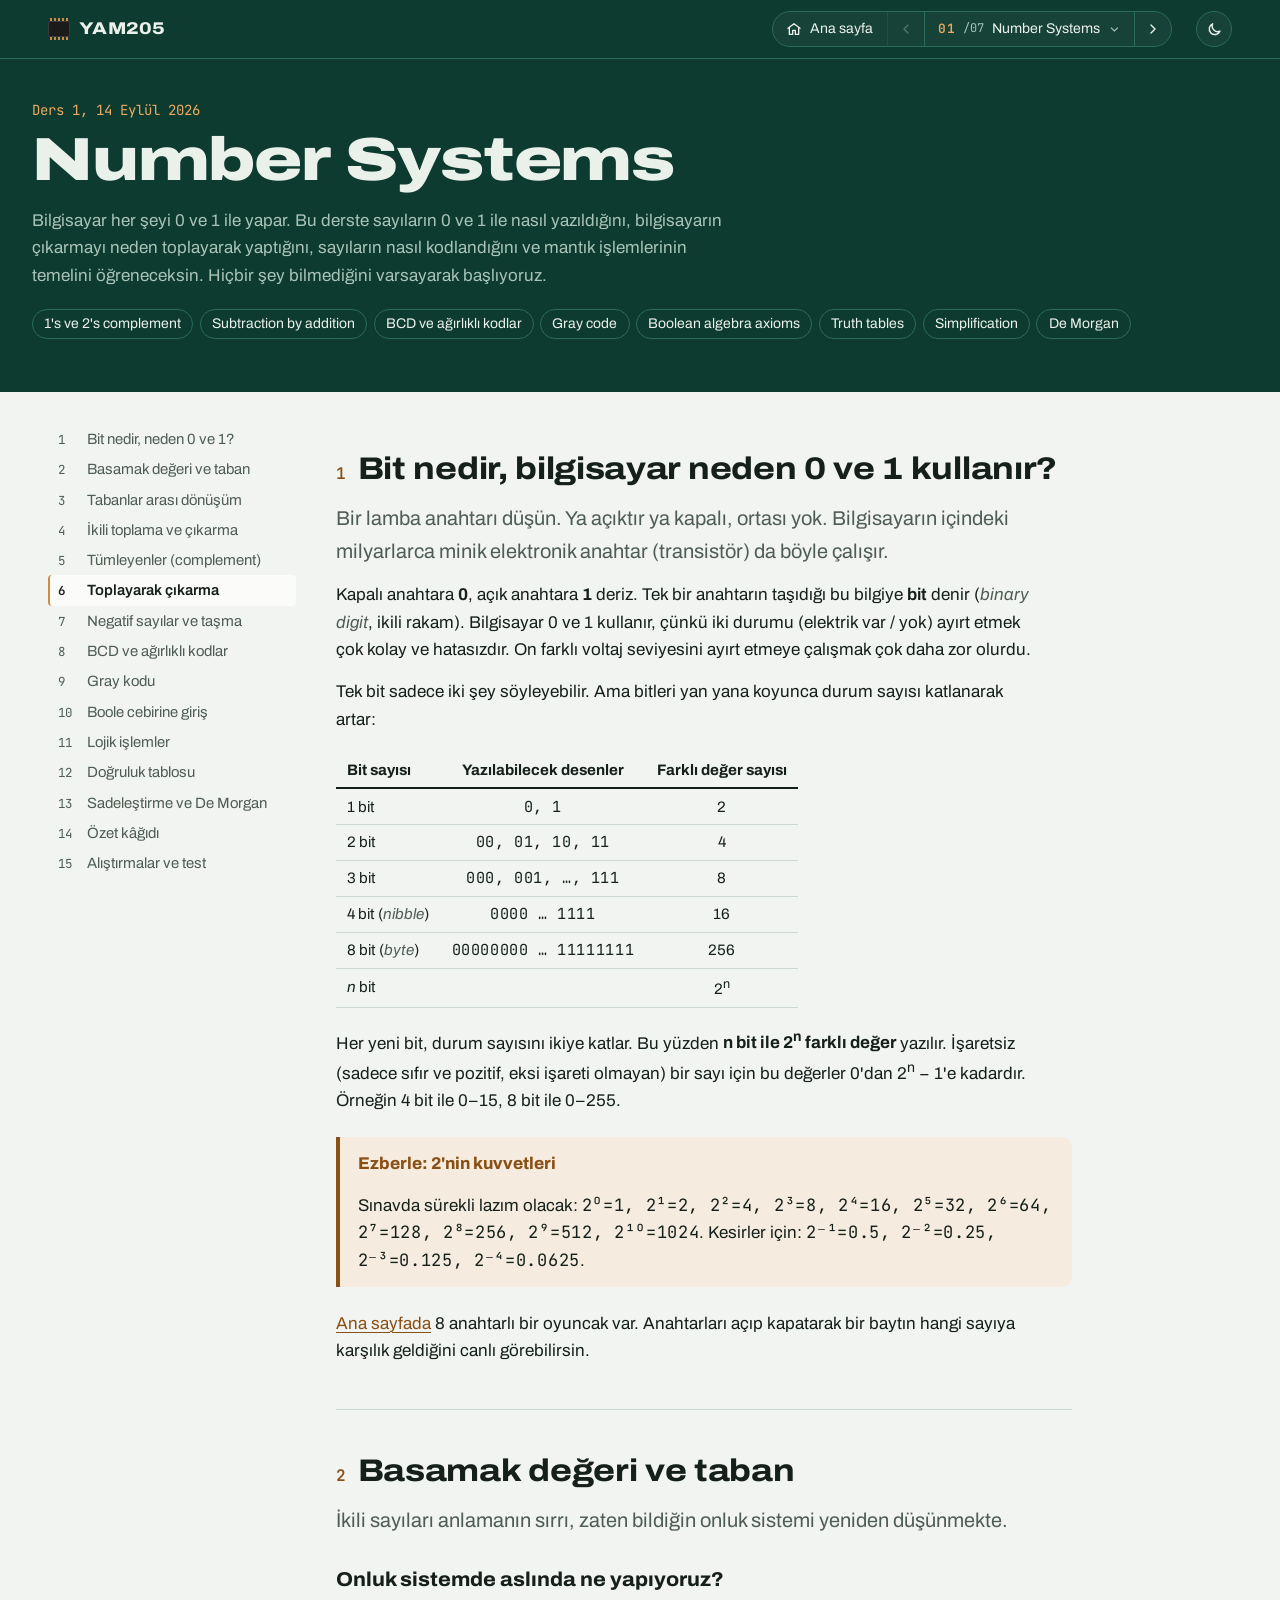
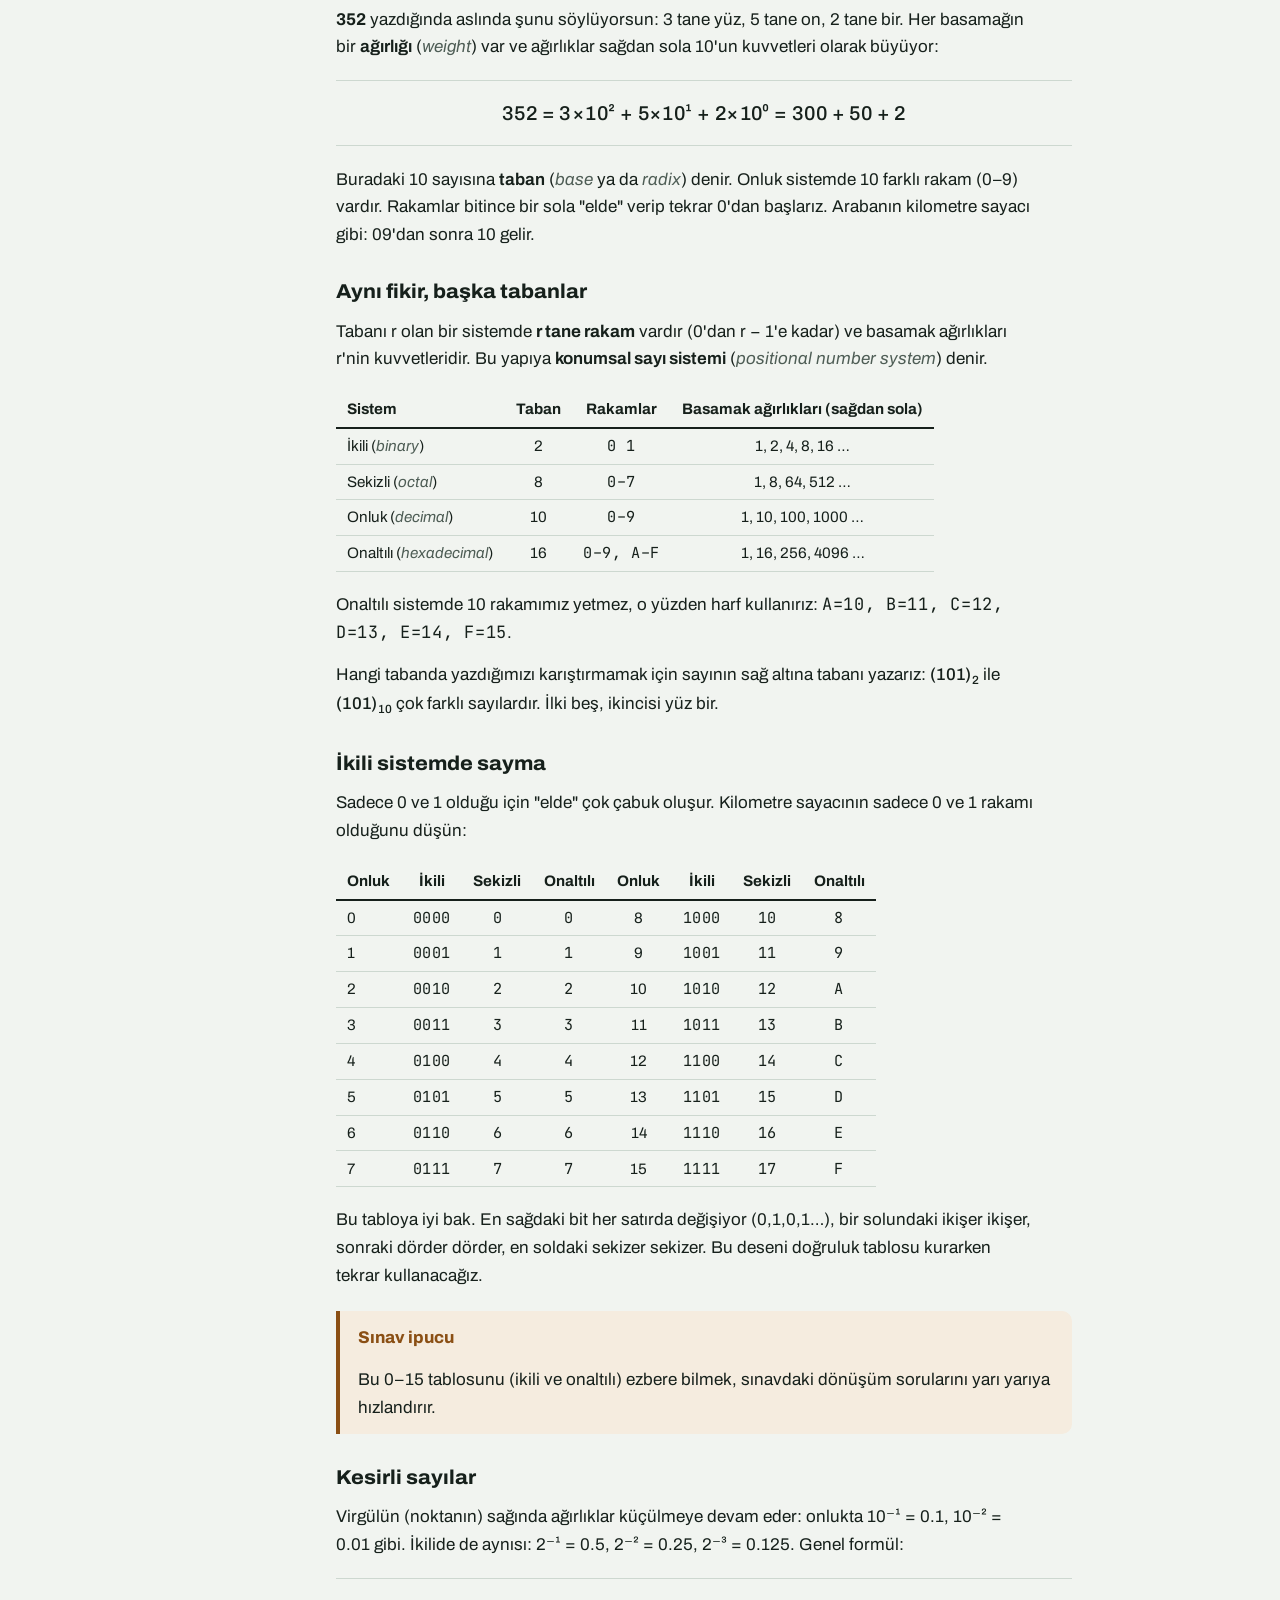
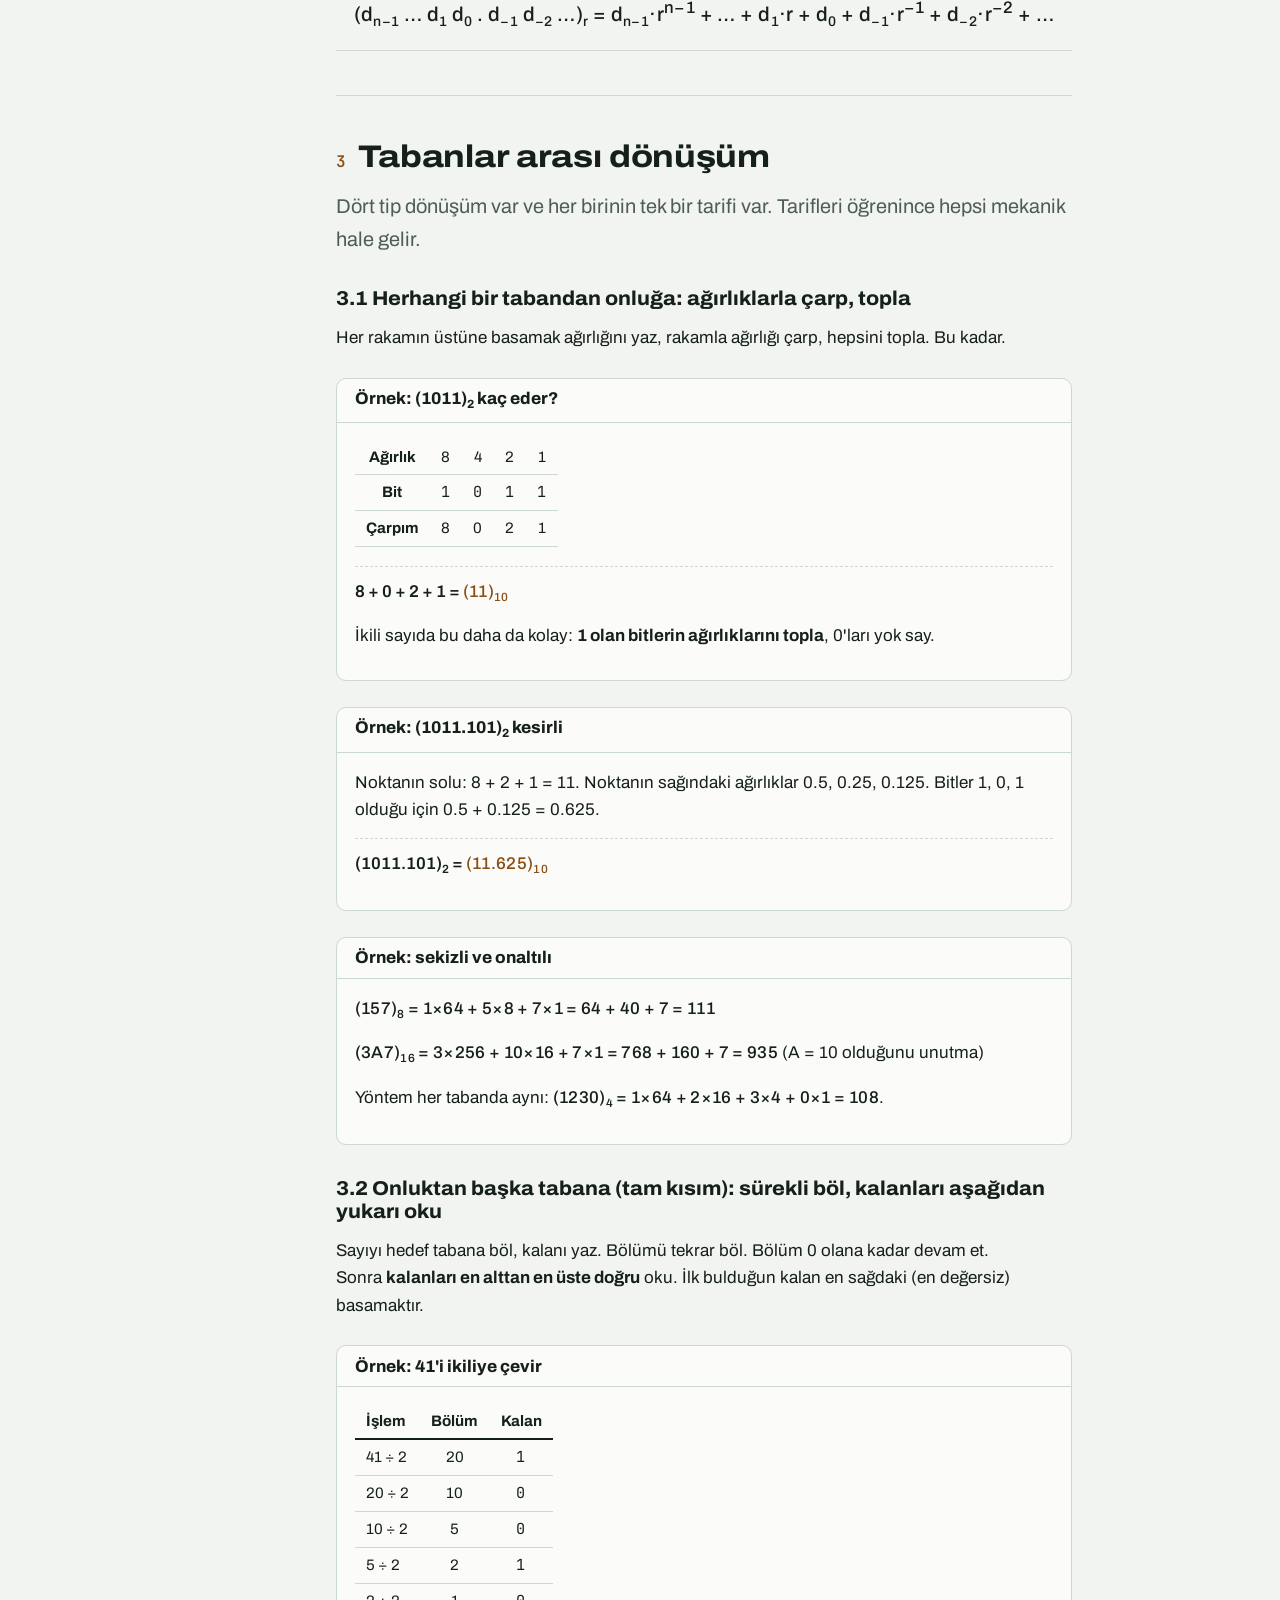
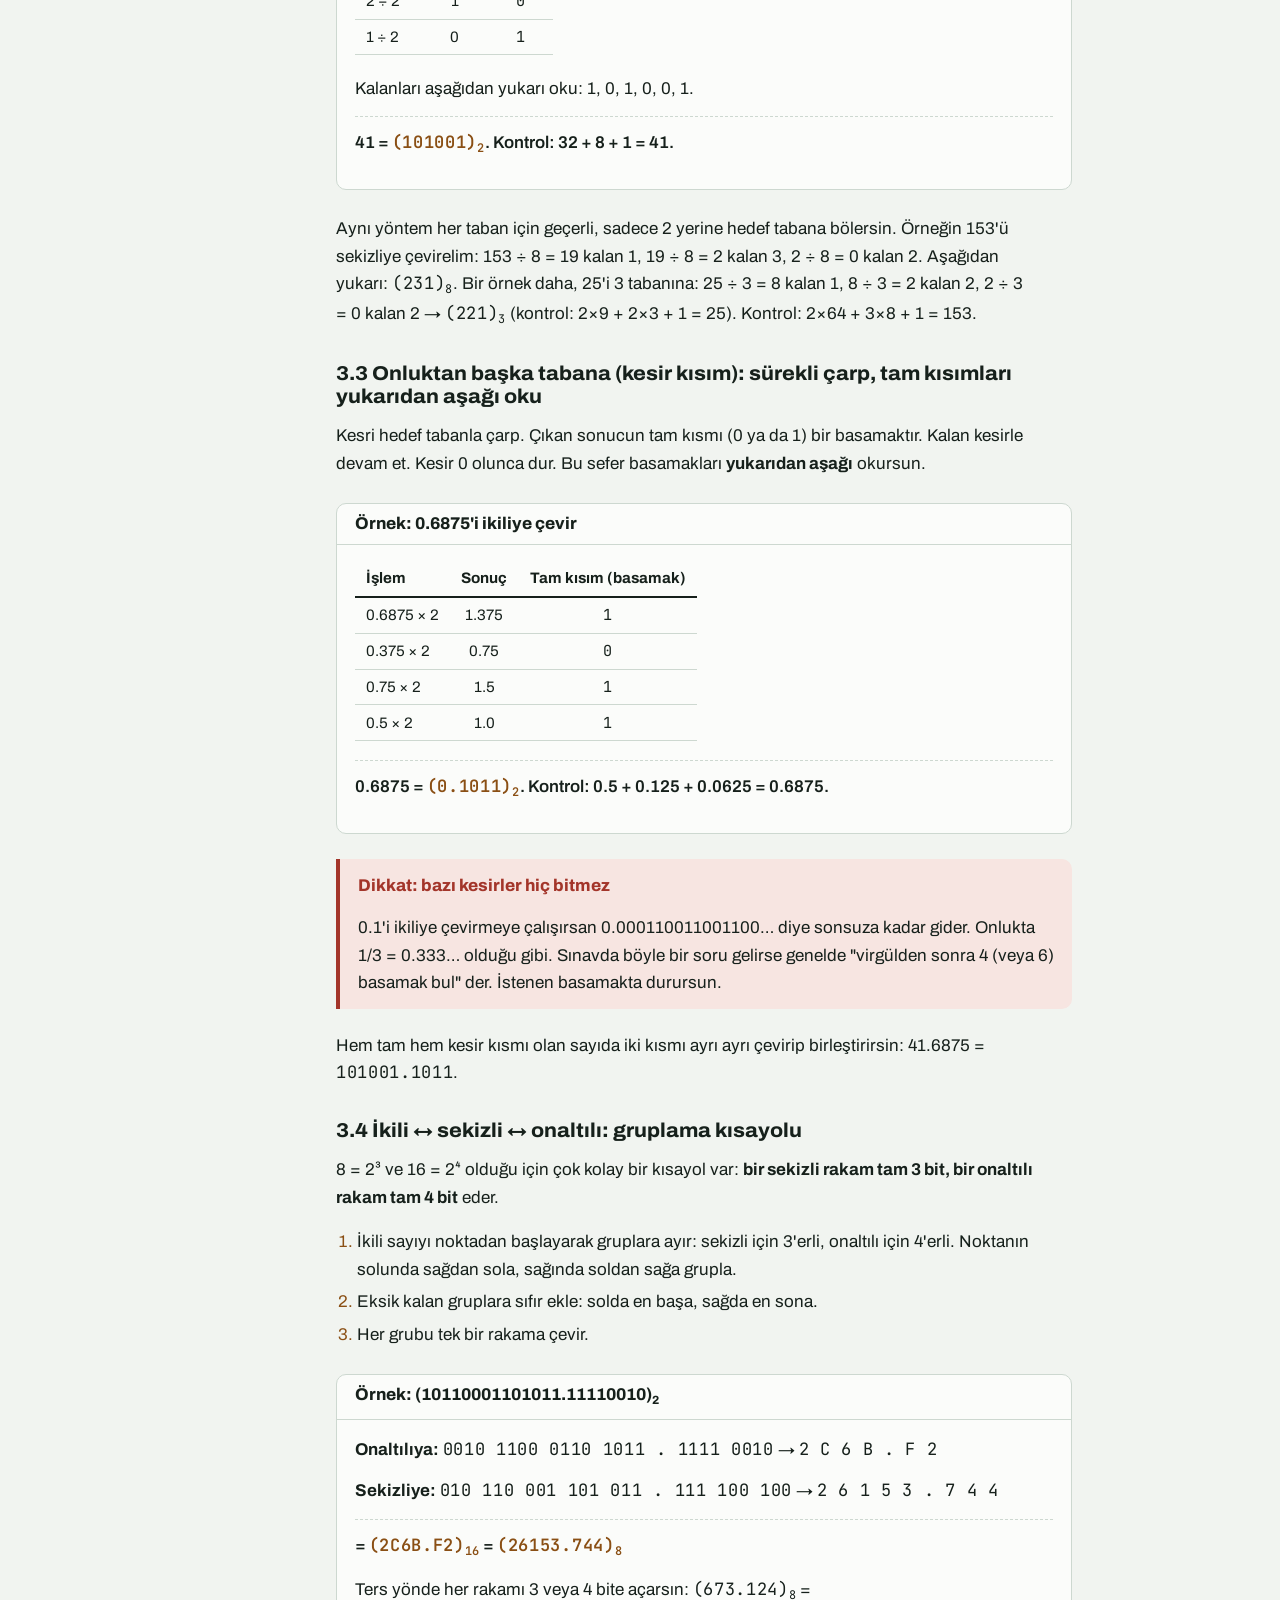
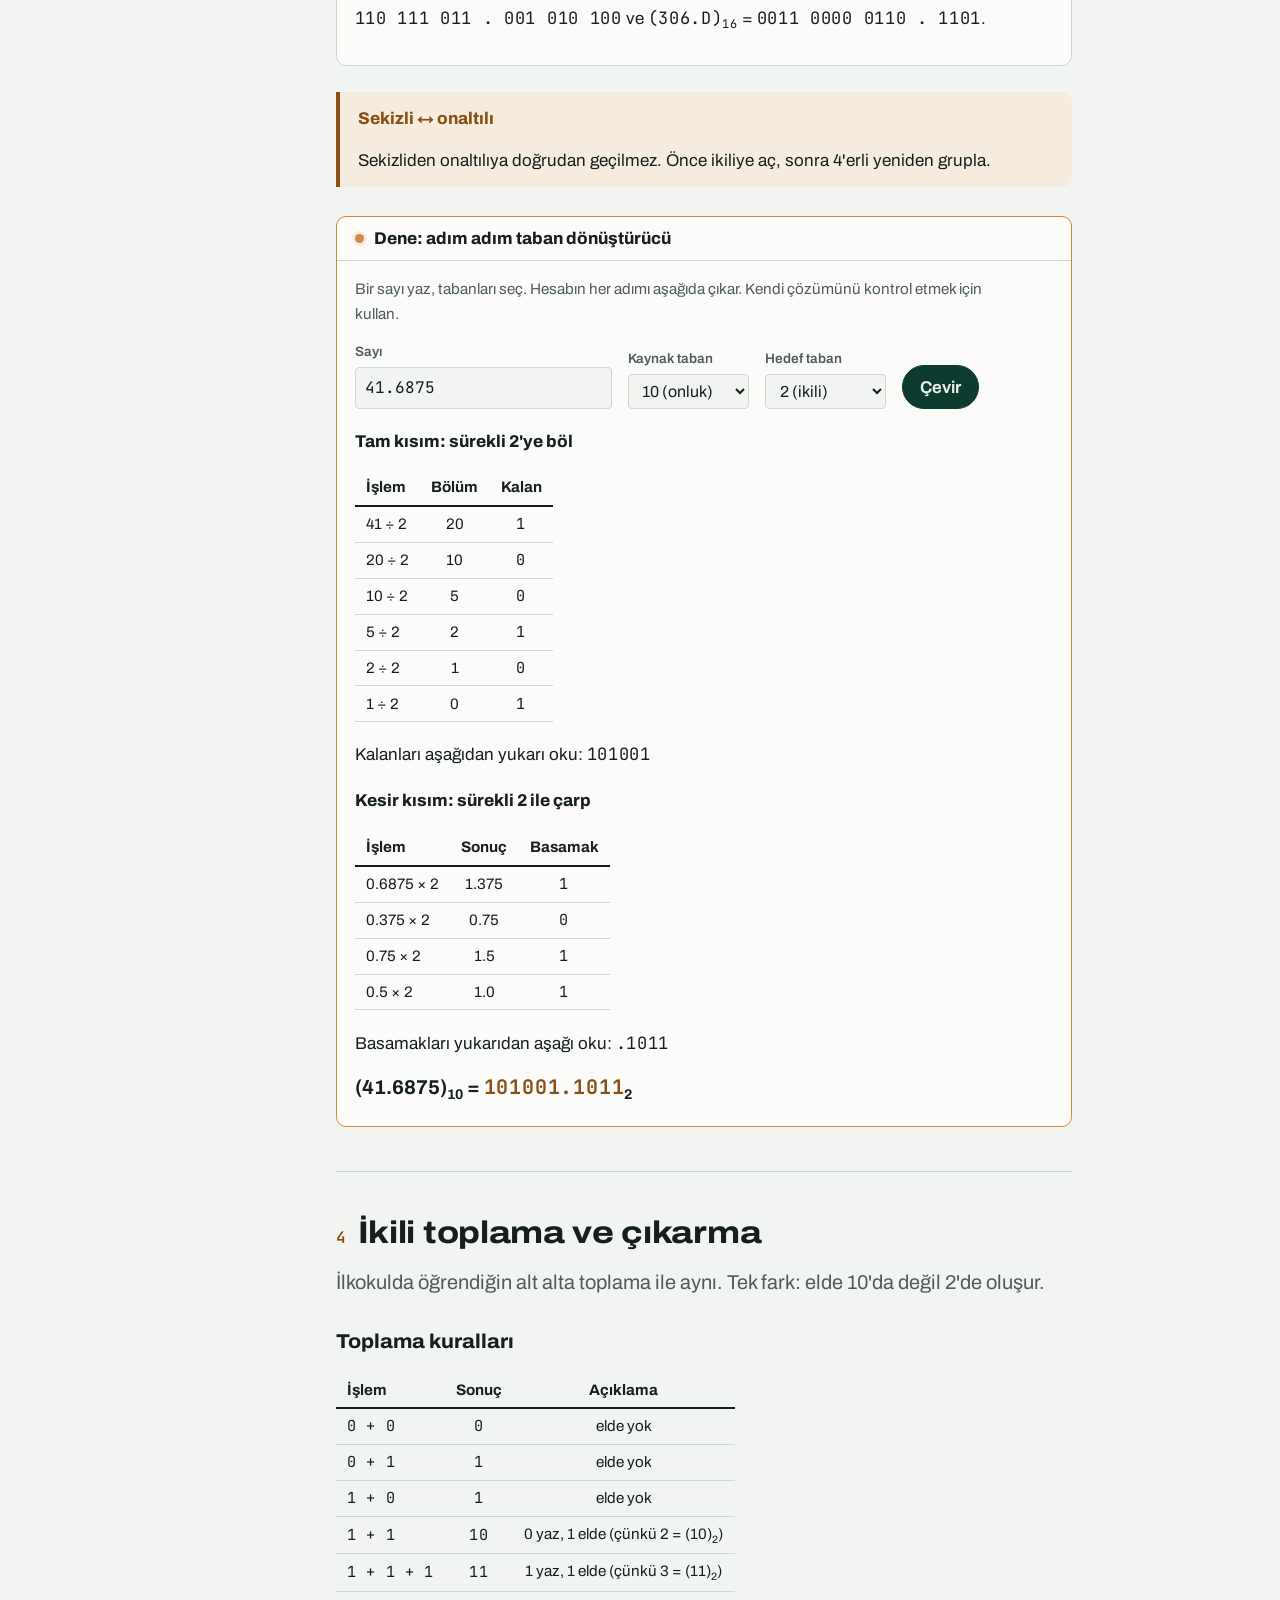
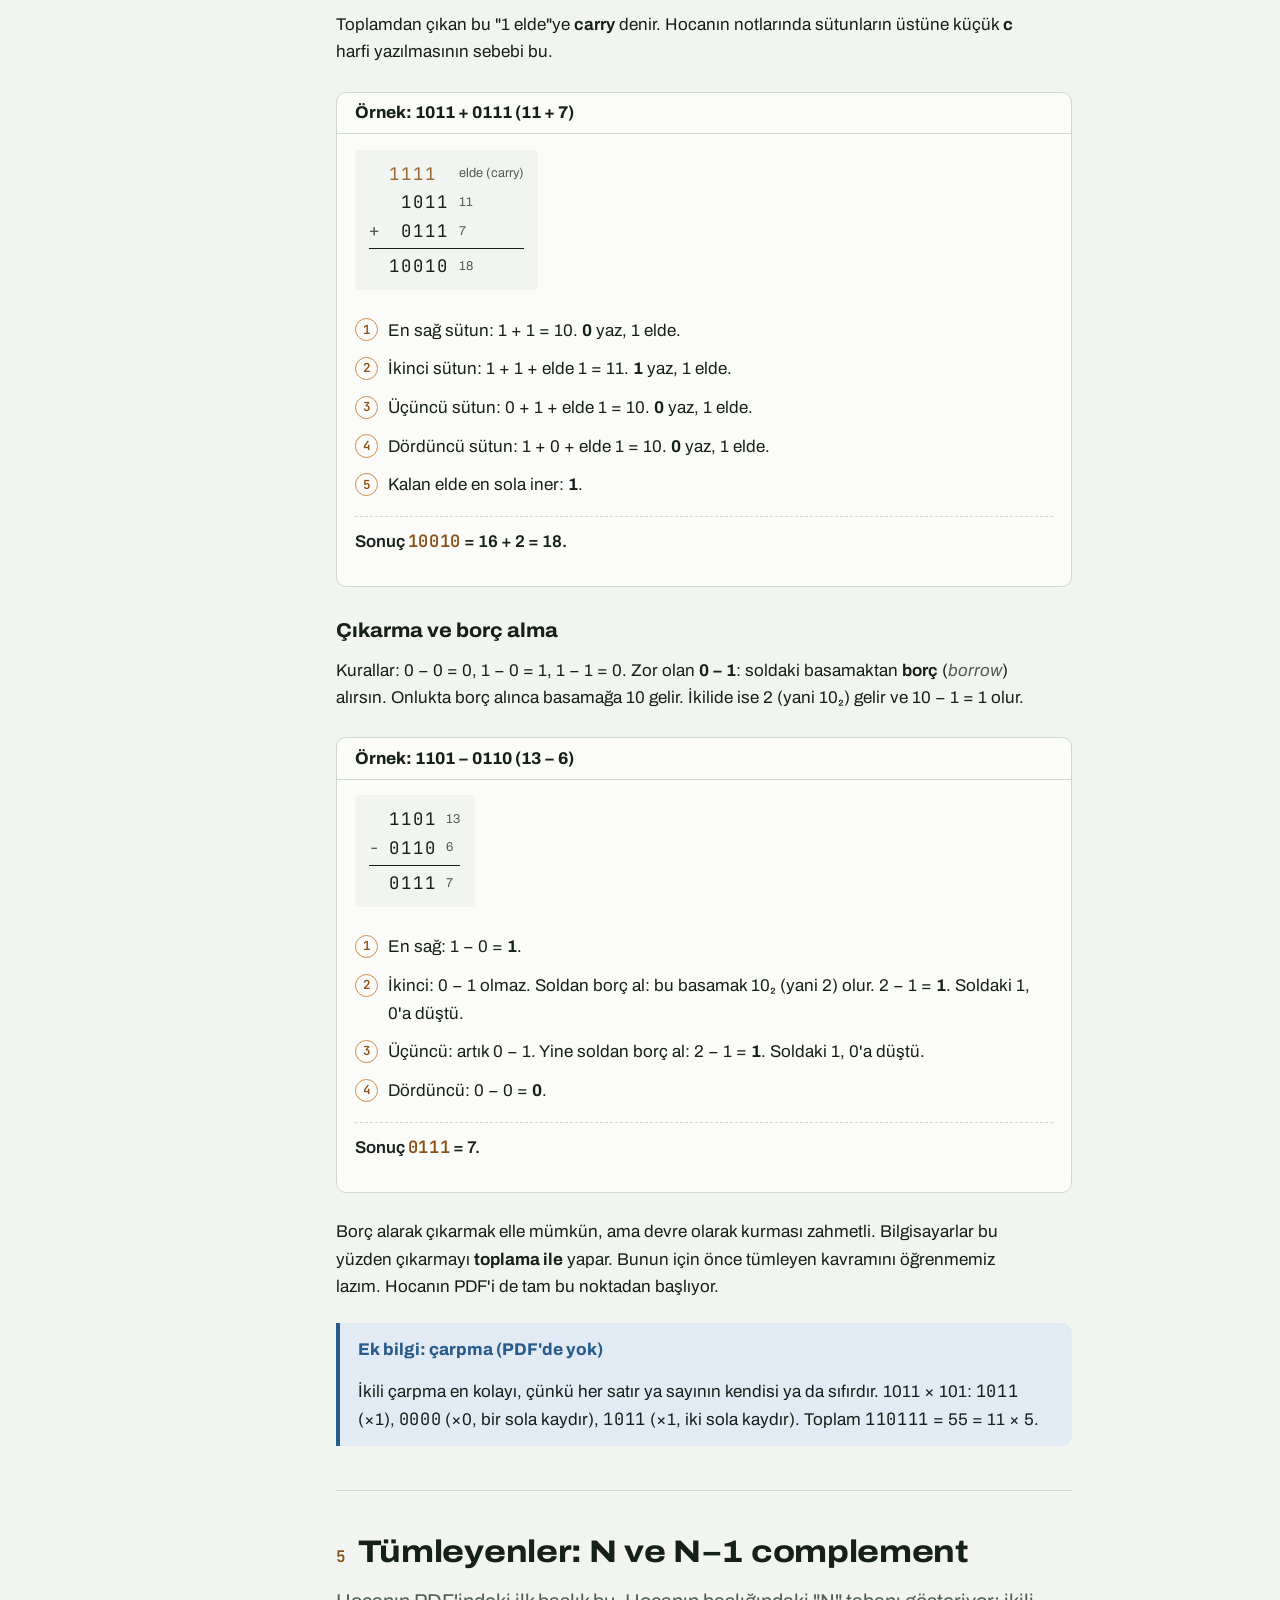
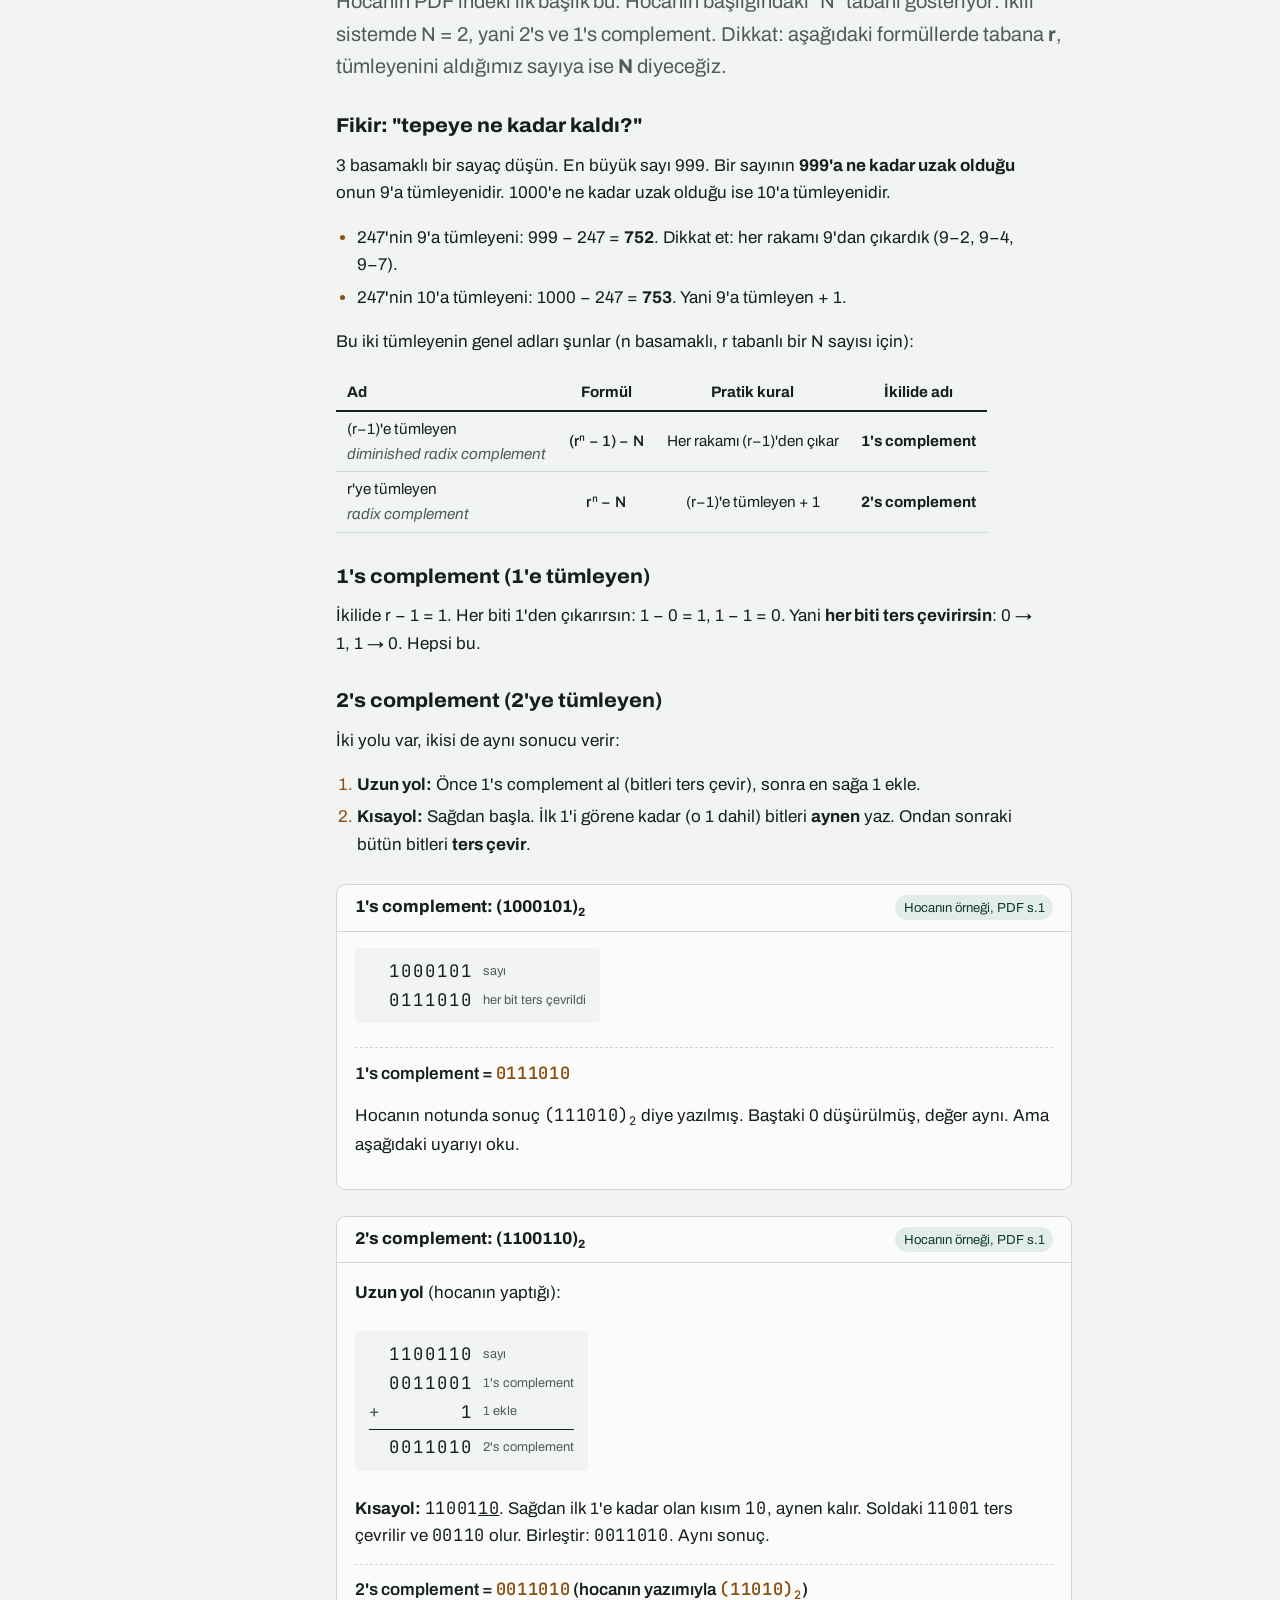
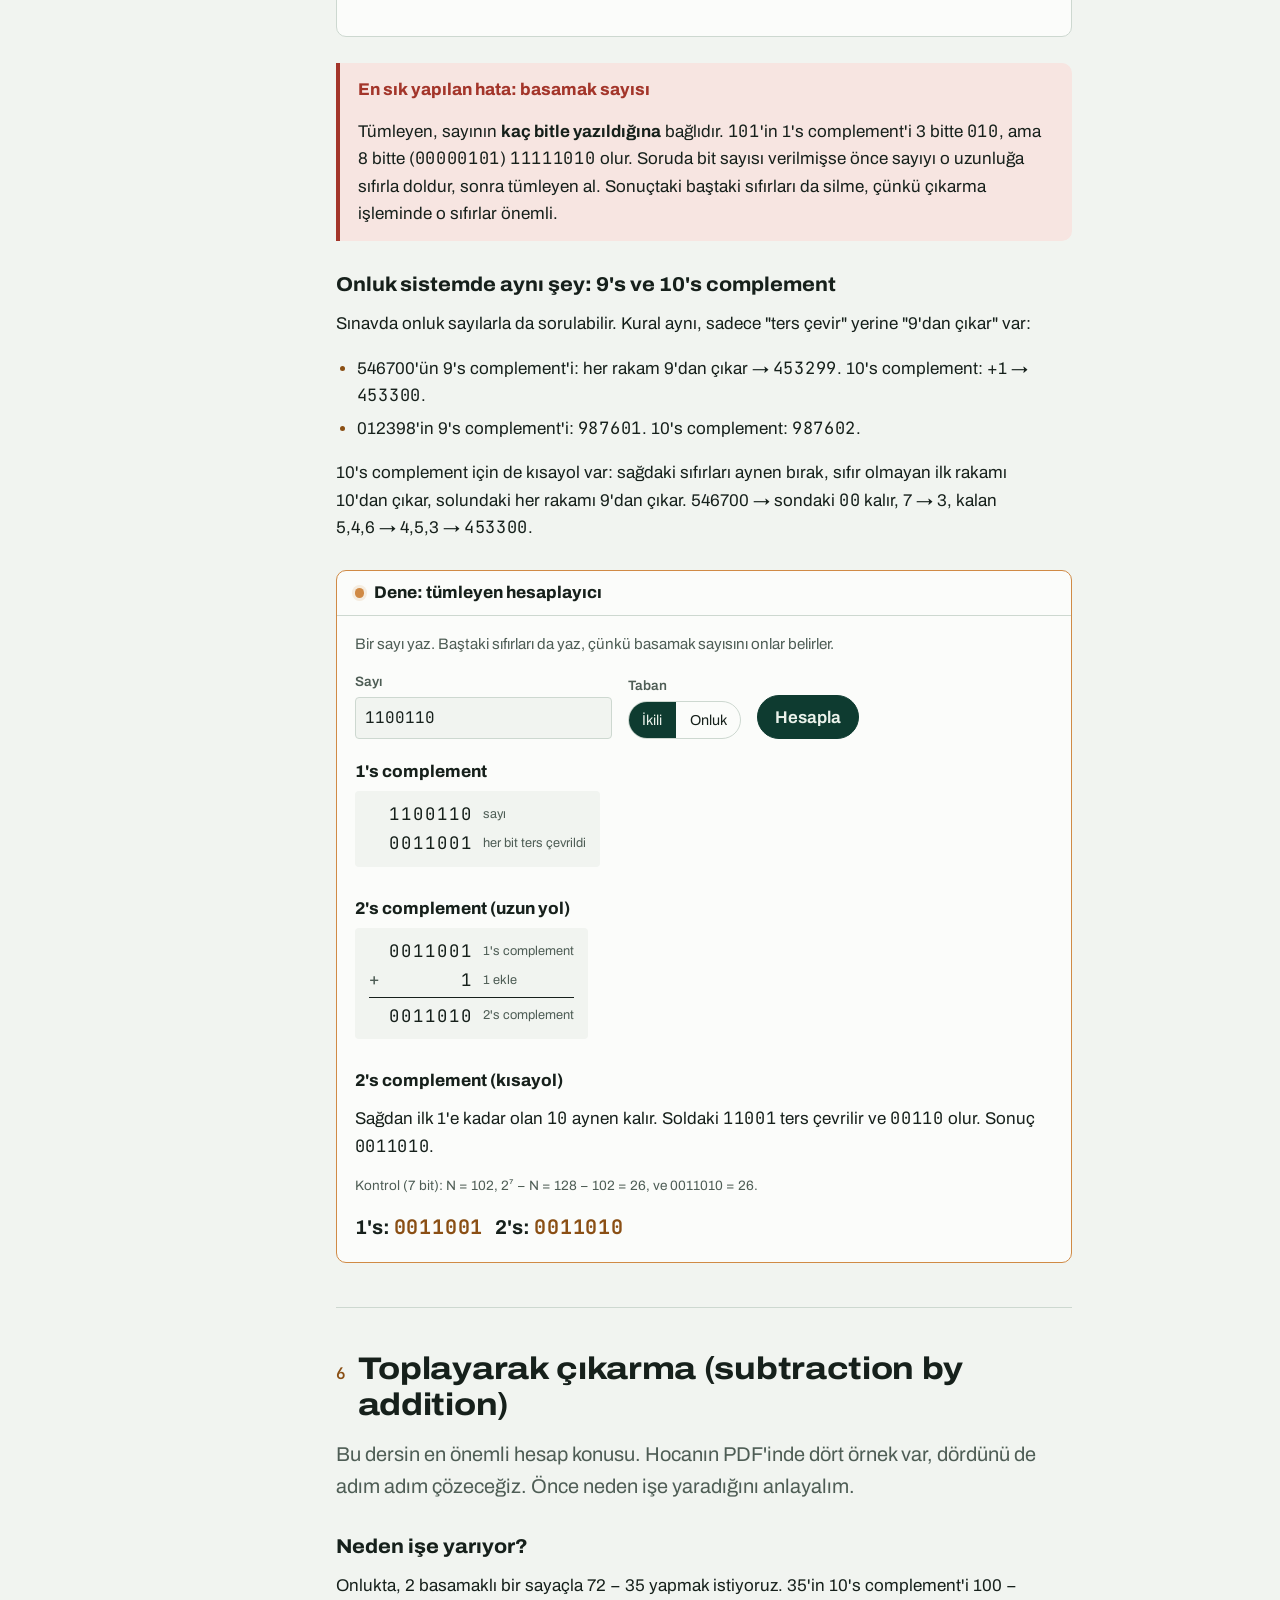
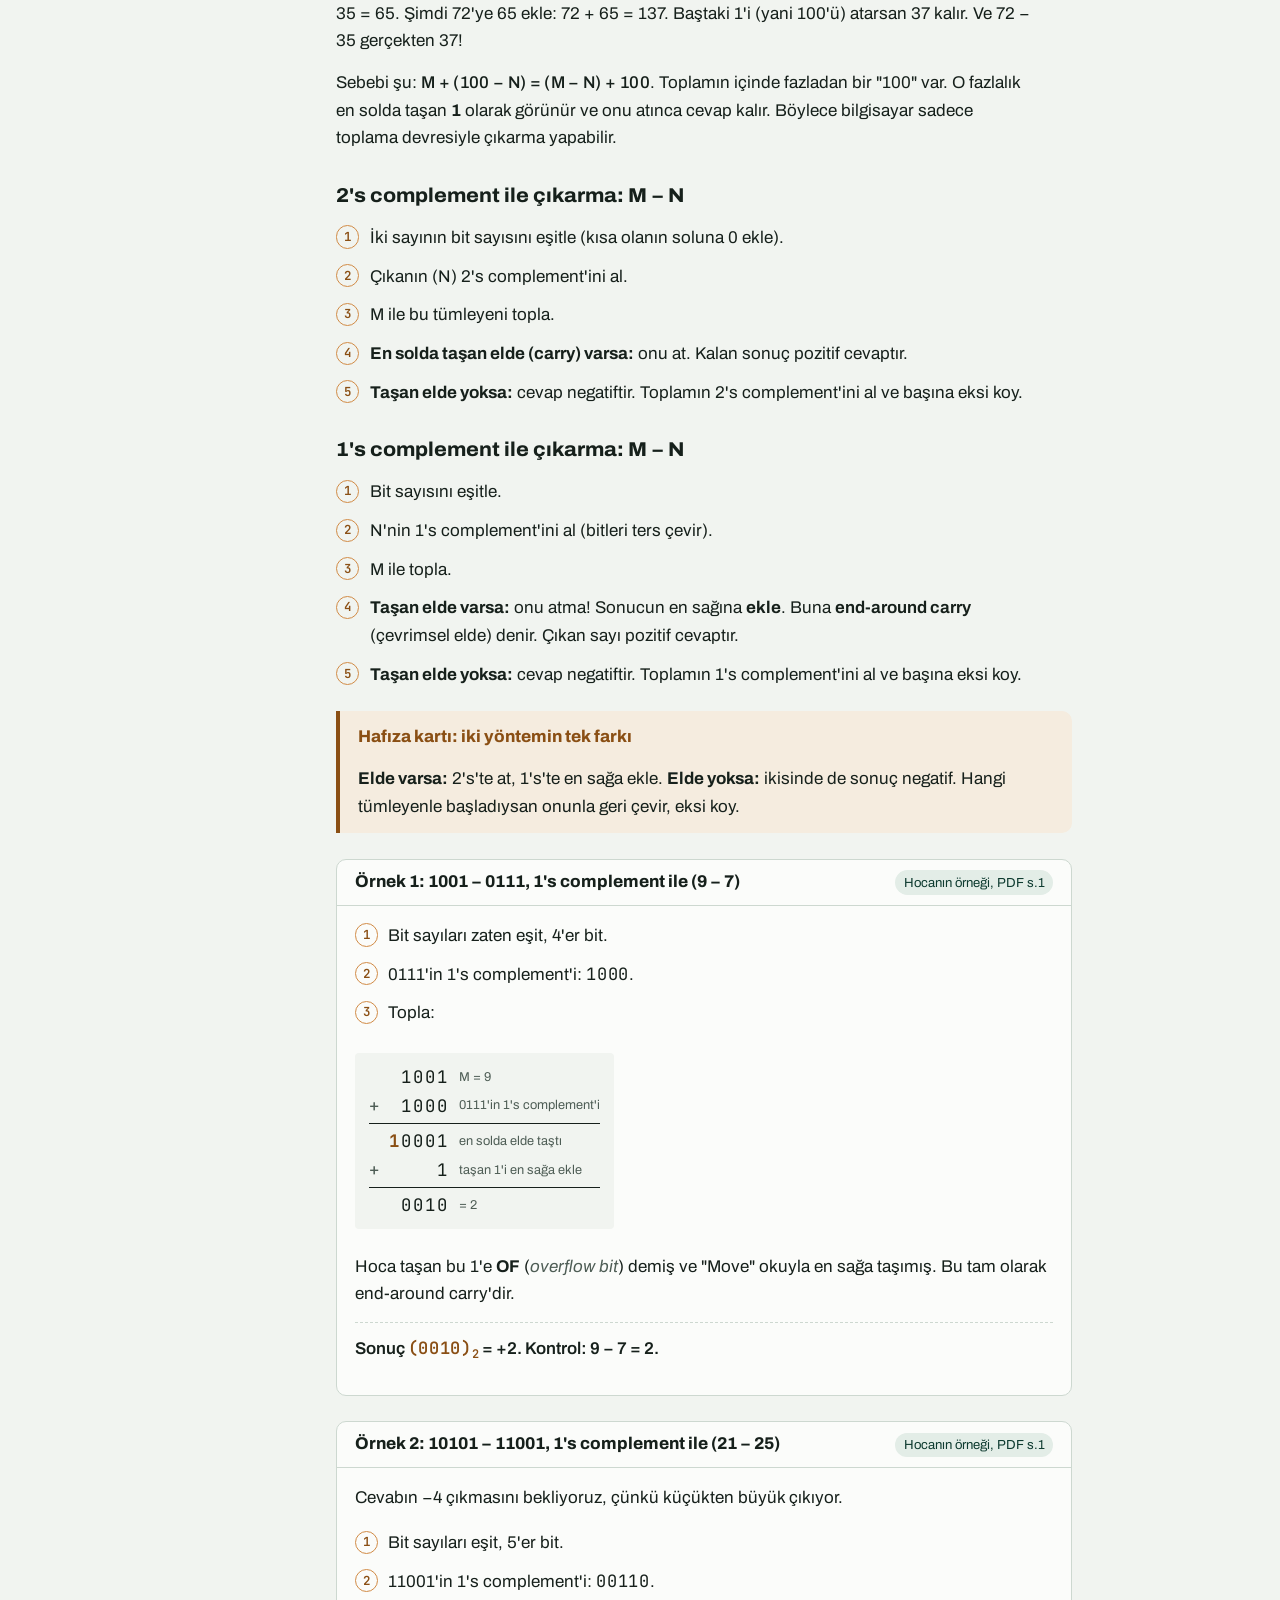
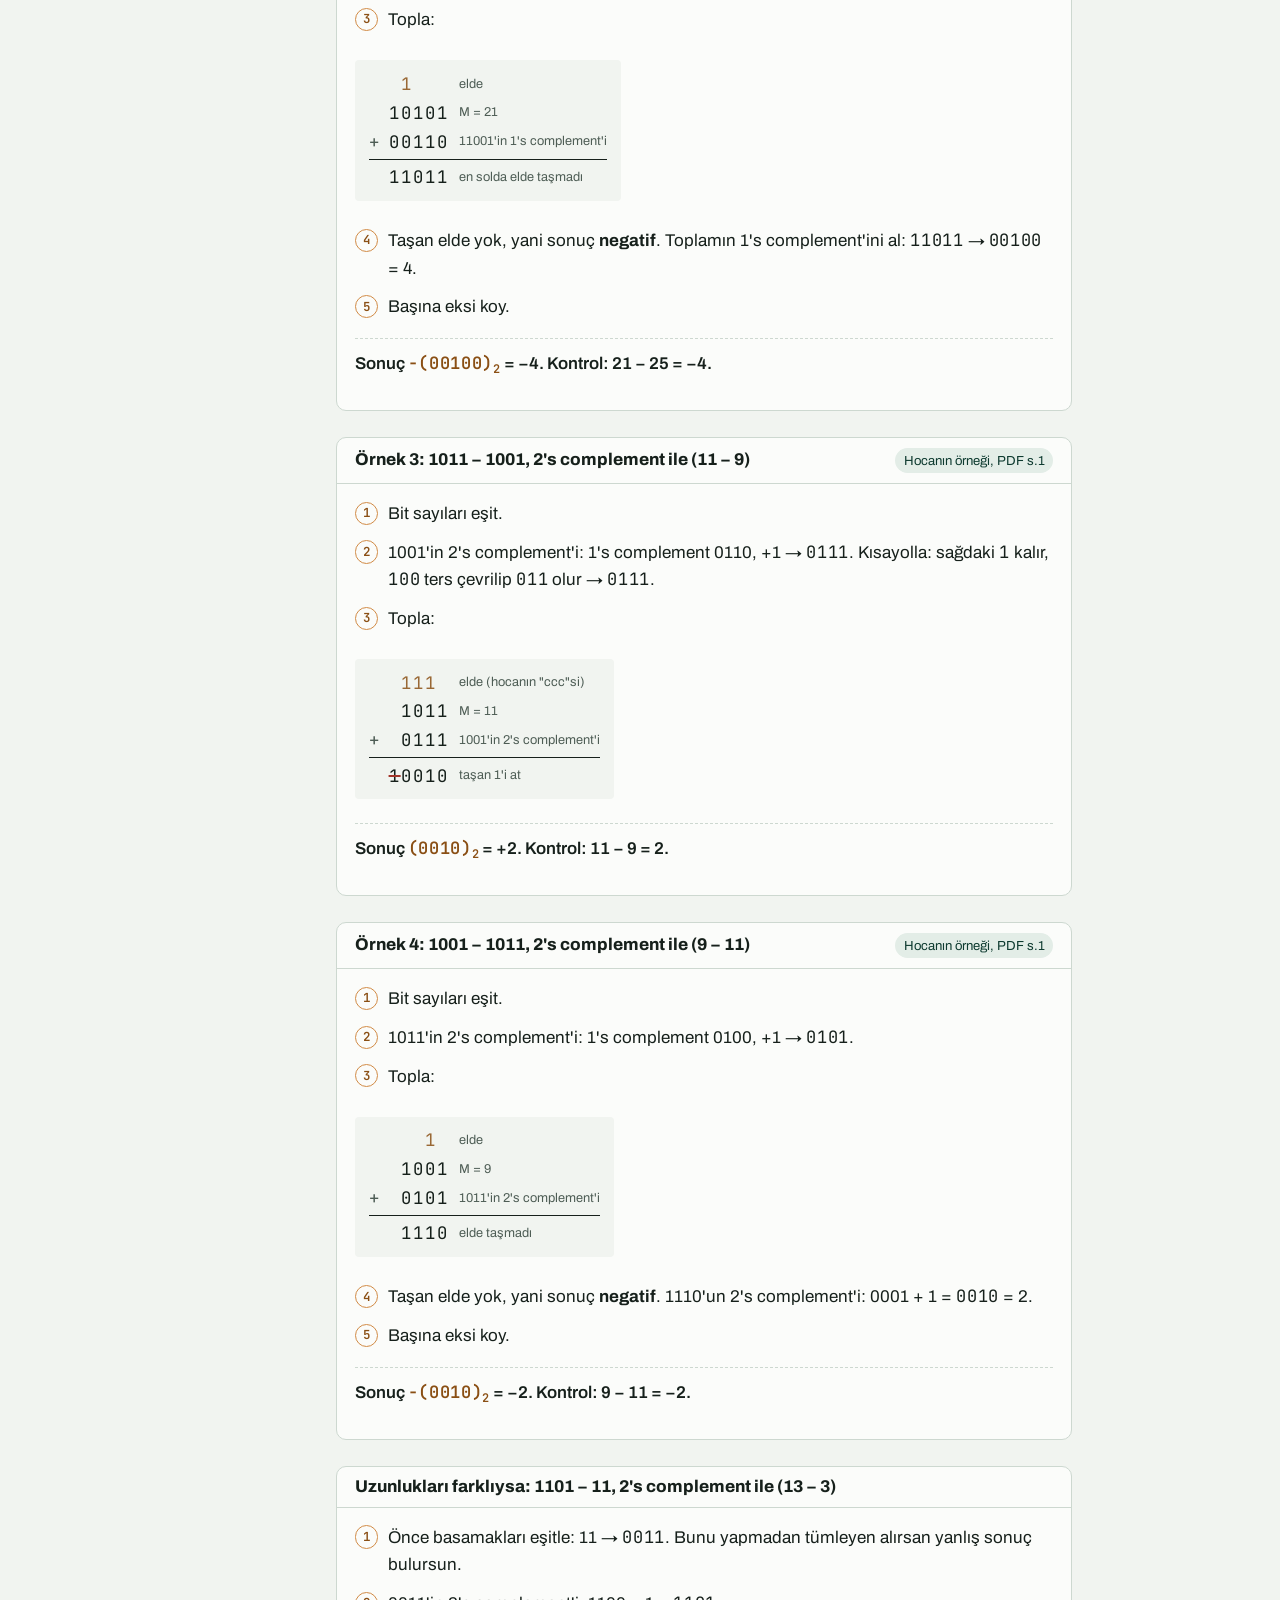
==== lessons/01-sayi-sistemleri.html @ 34d0f4f4 "İleri derslerin içeriğini önceden veren atıfları sadeleştir Henüz öğretilmemiş konulara (Karnaugh sı" ====
<!doctype html>
<html lang="tr">
<head>
  <meta charset="utf-8">
  <meta name="viewport" content="width=device-width, initial-scale=1">
  <title>Number Systems | YAM205</title>
  <meta name="description" content="Ders 1: Sayı sistemleri, taban dönüşümleri, tümleyenler, tümleyenle çıkarma, BCD ve Gray kodu, Boole cebirine giriş. Sıfırdan anlatım.">
  <link rel="icon" href="../favicon.ico" sizes="any">
  <link rel="icon" href="../assets/img/favicon.svg" type="image/svg+xml">
  <link rel="apple-touch-icon" href="../assets/img/apple-touch-icon.png">
  <meta name="theme-color" content="#0E3B30">
  <link rel="preconnect" href="https://fonts.googleapis.com">
  <link rel="preconnect" href="https://fonts.gstatic.com" crossorigin>
  <link href="https://fonts.googleapis.com/css2?family=Archivo:ital,wdth,wght@0,62..125,100..900;1,62..125,100..900&family=JetBrains+Mono:wght@400;600&display=swap" rel="stylesheet">
  <link rel="stylesheet" href="../assets/css/style.css">
</head>
<body data-lesson="01">
  <a class="skip" href="#icerik">İçeriğe geç</a>

  <header class="topbar">
    <div class="topbar-inner">
      <a class="brand" href="../index.html"><span class="brand-chip" aria-hidden="true"></span>YAM205</a>
      <span class="crumb">Ders 1 / 7 <strong>Number Systems</strong></span>
      <span class="spacer"></span>
      <button class="icon-btn" type="button" data-theme-toggle>Koyu tema</button>
    </div>
  </header>

  <div class="lesson-head">
    <div class="lesson-head-inner">
      <p class="kicker">Ders 1, 14 Eylül 2026</p>
      <h1>Number Systems</h1>
      <p>Bilgisayar her şeyi 0 ve 1 ile yapar. Bu derste sayıların 0 ve 1 ile nasıl yazıldığını, bilgisayarın çıkarmayı neden toplayarak yaptığını, sayıların nasıl kodlandığını ve mantık işlemlerinin temelini öğreneceksin. Hiçbir şey bilmediğini varsayarak başlıyoruz.</p>
      <ul class="covers" aria-label="Hocanın PDF'indeki konular">
        <li>1's ve 2's complement</li>
        <li>Subtraction by addition</li>
        <li>BCD ve ağırlıklı kodlar</li>
        <li>Gray code</li>
        <li>Boolean algebra axioms</li>
        <li>Truth tables</li>
        <li>Simplification</li>
        <li>De Morgan</li>
      </ul>
    </div>
  </div>

  <div class="layout">
    <nav class="toc" aria-label="Bu dersin bölümleri">
      <details>
        <summary>Bölümler</summary>
        <ol>
          <li><a href="#basla"><span class="n">1</span><span>Bit nedir, neden 0 ve 1?</span></a></li>
          <li><a href="#konumsal"><span class="n">2</span><span>Basamak değeri ve taban</span></a></li>
          <li><a href="#donusum"><span class="n">3</span><span>Tabanlar arası dönüşüm</span></a></li>
          <li><a href="#aritmetik"><span class="n">4</span><span>İkili toplama ve çıkarma</span></a></li>
          <li><a href="#tumleyen"><span class="n">5</span><span>Tümleyenler (complement)</span></a></li>
          <li><a href="#cikarma"><span class="n">6</span><span>Toplayarak çıkarma</span></a></li>
          <li><a href="#isaretli"><span class="n">7</span><span>Negatif sayılar ve taşma</span></a></li>
          <li><a href="#kodlar"><span class="n">8</span><span>BCD ve ağırlıklı kodlar</span></a></li>
          <li><a href="#gray"><span class="n">9</span><span>Gray kodu</span></a></li>
          <li><a href="#boole"><span class="n">10</span><span>Boole cebirine giriş</span></a></li>
          <li><a href="#islemler"><span class="n">11</span><span>Lojik işlemler</span></a></li>
          <li><a href="#tablo"><span class="n">12</span><span>Doğruluk tablosu</span></a></li>
          <li><a href="#sadelestirme"><span class="n">13</span><span>Sadeleştirme ve De Morgan</span></a></li>
          <li><a href="#ozet"><span class="n">14</span><span>Özet kâğıdı</span></a></li>
          <li><a href="#alistirma"><span class="n">15</span><span>Alıştırmalar ve test</span></a></li>
        </ol>
      </details>
    </nav>

    <main class="content" id="icerik">

<!-- ============================================================ 1 -->
<section id="basla">
  <h2><span class="n">1</span>Bit nedir, bilgisayar neden 0 ve 1 kullanır?</h2>
  <p class="lead">Bir lamba anahtarı düşün. Ya açıktır ya kapalı, ortası yok. Bilgisayarın içindeki milyarlarca minik elektronik anahtar (transistör) da böyle çalışır.</p>
  <p>Kapalı anahtara <b>0</b>, açık anahtara <b>1</b> deriz. Tek bir anahtarın taşıdığı bu bilgiye <span class="term">bit</span> denir (<span class="en">binary digit</span>, ikili rakam). Bilgisayar 0 ve 1 kullanır, çünkü iki durumu (elektrik var / yok) ayırt etmek çok kolay ve hatasızdır. On farklı voltaj seviyesini ayırt etmeye çalışmak çok daha zor olurdu.</p>
  <p>Tek bit sadece iki şey söyleyebilir. Ama bitleri yan yana koyunca durum sayısı katlanarak artar:</p>
  <div class="table-wrap">
    <table class="data">
      <thead><tr><th>Bit sayısı</th><th>Yazılabilecek desenler</th><th>Farklı değer sayısı</th></tr></thead>
      <tbody>
        <tr><td>1 bit</td><td class="b">0, 1</td><td>2</td></tr>
        <tr><td>2 bit</td><td class="b">00, 01, 10, 11</td><td>4</td></tr>
        <tr><td>3 bit</td><td class="b">000, 001, …, 111</td><td>8</td></tr>
        <tr><td>4 bit (<span class="en">nibble</span>)</td><td class="b">0000 … 1111</td><td>16</td></tr>
        <tr><td>8 bit (<span class="en">byte</span>)</td><td class="b">00000000 … 11111111</td><td>256</td></tr>
        <tr><td><i>n</i> bit</td><td></td><td>2<sup>n</sup></td></tr>
      </tbody>
    </table>
  </div>
  <p>Her yeni bit, durum sayısını ikiye katlar. Bu yüzden <b>n bit ile 2<sup>n</sup> farklı değer</b> yazılır. İşaretsiz (sadece sıfır ve pozitif, eksi işareti olmayan) bir sayı için bu değerler 0'dan 2<sup>n</sup> − 1'e kadardır. Örneğin 4 bit ile 0–15, 8 bit ile 0–255.</p>
  <div class="note tip">
    <span class="note-title">Ezberle: 2'nin kuvvetleri</span>
    <p>Sınavda sürekli lazım olacak:
      <span class="b list">2⁰=1, 2¹=2, 2²=4, 2³=8, 2⁴=16, 2⁵=32, 2⁶=64, 2⁷=128, 2⁸=256, 2⁹=512, 2¹⁰=1024</span>.
      Kesirler için: <span class="b list">2⁻¹=0.5, 2⁻²=0.25, 2⁻³=0.125, 2⁻⁴=0.0625</span>.</p>
  </div>
  <p><a href="../index.html">Ana sayfada</a> 8 anahtarlı bir oyuncak var. Anahtarları açıp kapatarak bir baytın hangi sayıya karşılık geldiğini canlı görebilirsin.</p>
</section>

<!-- ============================================================ 2 -->
<section id="konumsal">
  <h2><span class="n">2</span>Basamak değeri ve taban</h2>
  <p class="lead">İkili sayıları anlamanın sırrı, zaten bildiğin onluk sistemi yeniden düşünmekte.</p>

  <h3>Onluk sistemde aslında ne yapıyoruz?</h3>
  <p><b>352</b> yazdığında aslında şunu söylüyorsun: 3 tane yüz, 5 tane on, 2 tane bir. Her basamağın bir <span class="term">ağırlığı</span> (<span class="en">weight</span>) var ve ağırlıklar sağdan sola 10'un kuvvetleri olarak büyüyor:</p>
  <div class="formula"><span class="m">352 = 3×10² + 5×10¹ + 2×10⁰ = 300 + 50 + 2</span></div>
  <p>Buradaki 10 sayısına <span class="term">taban</span> (<span class="en">base</span> ya da <span class="en">radix</span>) denir. Onluk sistemde 10 farklı rakam (0–9) vardır. Rakamlar bitince bir sola "elde" verip tekrar 0'dan başlarız. Arabanın kilometre sayacı gibi: 09'dan sonra 10 gelir.</p>

  <h3>Aynı fikir, başka tabanlar</h3>
  <p>Tabanı r olan bir sistemde <b>r tane rakam</b> vardır (0'dan r − 1'e kadar) ve basamak ağırlıkları r'nin kuvvetleridir. Bu yapıya <span class="term">konumsal sayı sistemi</span> (<span class="en">positional number system</span>) denir.</p>
  <div class="table-wrap">
    <table class="data">
      <thead><tr><th>Sistem</th><th>Taban</th><th>Rakamlar</th><th>Basamak ağırlıkları (sağdan sola)</th></tr></thead>
      <tbody>
        <tr><td>İkili (<span class="en">binary</span>)</td><td>2</td><td class="b">0 1</td><td>1, 2, 4, 8, 16 …</td></tr>
        <tr><td>Sekizli (<span class="en">octal</span>)</td><td>8</td><td class="b">0–7</td><td>1, 8, 64, 512 …</td></tr>
        <tr><td>Onluk (<span class="en">decimal</span>)</td><td>10</td><td class="b">0–9</td><td>1, 10, 100, 1000 …</td></tr>
        <tr><td>Onaltılı (<span class="en">hexadecimal</span>)</td><td>16</td><td class="b">0–9, A–F</td><td>1, 16, 256, 4096 …</td></tr>
      </tbody>
    </table>
  </div>
  <p>Onaltılı sistemde 10 rakamımız yetmez, o yüzden harf kullanırız: <span class="b list">A=10, B=11, C=12, D=13, E=14, F=15</span>.</p>
  <p>Hangi tabanda yazdığımızı karıştırmamak için sayının sağ altına tabanı yazarız: <span class="m">(101)<sub>2</sub></span> ile <span class="m">(101)<sub>10</sub></span> çok farklı sayılardır. İlki beş, ikincisi yüz bir.</p>

  <h3>İkili sistemde sayma</h3>
  <p>Sadece 0 ve 1 olduğu için "elde" çok çabuk oluşur. Kilometre sayacının sadece 0 ve 1 rakamı olduğunu düşün:</p>
  <div class="table-wrap">
    <table class="data">
      <thead><tr><th>Onluk</th><th>İkili</th><th>Sekizli</th><th>Onaltılı</th><th>Onluk</th><th>İkili</th><th>Sekizli</th><th>Onaltılı</th></tr></thead>
      <tbody>
        <tr><td>0</td><td class="b">0000</td><td class="b">0</td><td class="b">0</td><td>8</td><td class="b">1000</td><td class="b">10</td><td class="b">8</td></tr>
        <tr><td>1</td><td class="b">0001</td><td class="b">1</td><td class="b">1</td><td>9</td><td class="b">1001</td><td class="b">11</td><td class="b">9</td></tr>
        <tr><td>2</td><td class="b">0010</td><td class="b">2</td><td class="b">2</td><td>10</td><td class="b">1010</td><td class="b">12</td><td class="b">A</td></tr>
        <tr><td>3</td><td class="b">0011</td><td class="b">3</td><td class="b">3</td><td>11</td><td class="b">1011</td><td class="b">13</td><td class="b">B</td></tr>
        <tr><td>4</td><td class="b">0100</td><td class="b">4</td><td class="b">4</td><td>12</td><td class="b">1100</td><td class="b">14</td><td class="b">C</td></tr>
        <tr><td>5</td><td class="b">0101</td><td class="b">5</td><td class="b">5</td><td>13</td><td class="b">1101</td><td class="b">15</td><td class="b">D</td></tr>
        <tr><td>6</td><td class="b">0110</td><td class="b">6</td><td class="b">6</td><td>14</td><td class="b">1110</td><td class="b">16</td><td class="b">E</td></tr>
        <tr><td>7</td><td class="b">0111</td><td class="b">7</td><td class="b">7</td><td>15</td><td class="b">1111</td><td class="b">17</td><td class="b">F</td></tr>
      </tbody>
    </table>
  </div>
  <p>Bu tabloya iyi bak. En sağdaki bit her satırda değişiyor (0,1,0,1…), bir solundaki ikişer ikişer, sonraki dörder dörder, en soldaki sekizer sekizer. Bu deseni doğruluk tablosu kurarken tekrar kullanacağız.</p>
  <div class="note tip">
    <span class="note-title">Sınav ipucu</span>
    <p>Bu 0–15 tablosunu (ikili ve onaltılı) ezbere bilmek, sınavdaki dönüşüm sorularını yarı yarıya hızlandırır.</p>
  </div>

  <h3>Kesirli sayılar</h3>
  <p>Virgülün (noktanın) sağında ağırlıklar küçülmeye devam eder: onlukta 10⁻¹ = 0.1, 10⁻² = 0.01 gibi. İkilide de aynısı: 2⁻¹ = 0.5, 2⁻² = 0.25, 2⁻³ = 0.125. Genel formül:</p>
  <div class="formula"><span class="m">(d<sub>n−1</sub> … d<sub>1</sub> d<sub>0</sub> . d<sub>−1</sub> d<sub>−2</sub> …)<sub>r</sub> = d<sub>n−1</sub>·r<sup>n−1</sup> + … + d<sub>1</sub>·r + d<sub>0</sub> + d<sub>−1</sub>·r<sup>−1</sup> + d<sub>−2</sub>·r<sup>−2</sup> + …</span></div>
</section>

<!-- ============================================================ 3 -->
<section id="donusum">
  <h2><span class="n">3</span>Tabanlar arası dönüşüm</h2>
  <p class="lead">Dört tip dönüşüm var ve her birinin tek bir tarifi var. Tarifleri öğrenince hepsi mekanik hale gelir.</p>

  <h3>3.1 Herhangi bir tabandan onluğa: ağırlıklarla çarp, topla</h3>
  <p>Her rakamın üstüne basamak ağırlığını yaz, rakamla ağırlığı çarp, hepsini topla. Bu kadar.</p>
  <div class="example">
    <div class="example-head"><h4>Örnek: (1011)<sub>2</sub> kaç eder?</h4></div>
    <div class="example-body">
      <div class="table-wrap"><table>
        <tr><th>Ağırlık</th><td>8</td><td>4</td><td>2</td><td>1</td></tr>
        <tr><th>Bit</th><td class="b">1</td><td class="b">0</td><td class="b">1</td><td class="b">1</td></tr>
        <tr><th>Çarpım</th><td>8</td><td>0</td><td>2</td><td>1</td></tr>
      </table></div>
      <p class="answer">8 + 0 + 2 + 1 = <span class="m">(11)<sub>10</sub></span></p>
      <p>İkili sayıda bu daha da kolay: <b>1 olan bitlerin ağırlıklarını topla</b>, 0'ları yok say.</p>
    </div>
  </div>
  <div class="example">
    <div class="example-head"><h4>Örnek: (1011.101)<sub>2</sub> kesirli</h4></div>
    <div class="example-body">
      <p>Noktanın solu: 8 + 2 + 1 = 11. Noktanın sağındaki ağırlıklar 0.5, 0.25, 0.125. Bitler 1, 0, 1 olduğu için 0.5 + 0.125 = 0.625.</p>
      <p class="answer">(1011.101)<sub>2</sub> = <span class="m">(11.625)<sub>10</sub></span></p>
    </div>
  </div>
  <div class="example">
    <div class="example-head"><h4>Örnek: sekizli ve onaltılı</h4></div>
    <div class="example-body">
      <p><span class="m">(157)<sub>8</sub> = 1×64 + 5×8 + 7×1 = 64 + 40 + 7 = 111</span></p>
      <p><span class="m">(3A7)<sub>16</sub> = 3×256 + 10×16 + 7×1 = 768 + 160 + 7 = 935</span> (A = 10 olduğunu unutma)</p>
      <p>Yöntem her tabanda aynı: <span class="m">(1230)<sub>4</sub> = 1×64 + 2×16 + 3×4 + 0×1 = 108</span>.</p>
    </div>
  </div>

  <h3>3.2 Onluktan başka tabana (tam kısım): sürekli böl, kalanları aşağıdan yukarı oku</h3>
  <p>Sayıyı hedef tabana böl, kalanı yaz. Bölümü tekrar böl. Bölüm 0 olana kadar devam et. Sonra <b>kalanları en alttan en üste doğru</b> oku. İlk bulduğun kalan en sağdaki (en değersiz) basamaktır.</p>
  <div class="example">
    <div class="example-head"><h4>Örnek: 41'i ikiliye çevir</h4></div>
    <div class="example-body">
      <div class="table-wrap"><table class="data">
        <thead><tr><th>İşlem</th><th>Bölüm</th><th>Kalan</th></tr></thead>
        <tbody>
          <tr><td>41 ÷ 2</td><td>20</td><td class="b">1</td></tr>
          <tr><td>20 ÷ 2</td><td>10</td><td class="b">0</td></tr>
          <tr><td>10 ÷ 2</td><td>5</td><td class="b">0</td></tr>
          <tr><td>5 ÷ 2</td><td>2</td><td class="b">1</td></tr>
          <tr><td>2 ÷ 2</td><td>1</td><td class="b">0</td></tr>
          <tr><td>1 ÷ 2</td><td>0</td><td class="b">1</td></tr>
        </tbody>
      </table></div>
      <p>Kalanları aşağıdan yukarı oku: 1, 0, 1, 0, 0, 1.</p>
      <p class="answer">41 = <span class="b">(101001)<sub>2</sub></span>. Kontrol: 32 + 8 + 1 = 41.</p>
    </div>
  </div>
  <p>Aynı yöntem her taban için geçerli, sadece 2 yerine hedef tabana bölersin. Örneğin 153'ü sekizliye çevirelim: 153 ÷ 8 = 19 kalan 1, 19 ÷ 8 = 2 kalan 3, 2 ÷ 8 = 0 kalan 2. Aşağıdan yukarı: <span class="b">(231)<sub>8</sub></span>. Bir örnek daha, 25'i 3 tabanına: 25 ÷ 3 = 8 kalan 1, 8 ÷ 3 = 2 kalan 2, 2 ÷ 3 = 0 kalan 2 → <span class="b">(221)<sub>3</sub></span> (kontrol: 2×9 + 2×3 + 1 = 25). Kontrol: 2×64 + 3×8 + 1 = 153.</p>

  <h3>3.3 Onluktan başka tabana (kesir kısım): sürekli çarp, tam kısımları yukarıdan aşağı oku</h3>
  <p>Kesri hedef tabanla çarp. Çıkan sonucun tam kısmı (0 ya da 1) bir basamaktır. Kalan kesirle devam et. Kesir 0 olunca dur. Bu sefer basamakları <b>yukarıdan aşağı</b> okursun.</p>
  <div class="example">
    <div class="example-head"><h4>Örnek: 0.6875'i ikiliye çevir</h4></div>
    <div class="example-body">
      <div class="table-wrap"><table class="data">
        <thead><tr><th>İşlem</th><th>Sonuç</th><th>Tam kısım (basamak)</th></tr></thead>
        <tbody>
          <tr><td>0.6875 × 2</td><td>1.375</td><td class="b">1</td></tr>
          <tr><td>0.375 × 2</td><td>0.75</td><td class="b">0</td></tr>
          <tr><td>0.75 × 2</td><td>1.5</td><td class="b">1</td></tr>
          <tr><td>0.5 × 2</td><td>1.0</td><td class="b">1</td></tr>
        </tbody>
      </table></div>
      <p class="answer">0.6875 = <span class="b">(0.1011)<sub>2</sub></span>. Kontrol: 0.5 + 0.125 + 0.0625 = 0.6875.</p>
    </div>
  </div>
  <div class="note warn">
    <span class="note-title">Dikkat: bazı kesirler hiç bitmez</span>
    <p>0.1'i ikiliye çevirmeye çalışırsan 0.000110011001100… diye sonsuza kadar gider. Onlukta 1/3 = 0.333… olduğu gibi. Sınavda böyle bir soru gelirse genelde "virgülden sonra 4 (veya 6) basamak bul" der. İstenen basamakta durursun.</p>
  </div>
  <p>Hem tam hem kesir kısmı olan sayıda iki kısmı ayrı ayrı çevirip birleştirirsin: 41.6875 = <span class="b">101001.1011</span>.</p>

  <h3>3.4 İkili ↔ sekizli ↔ onaltılı: gruplama kısayolu</h3>
  <p>8 = 2³ ve 16 = 2⁴ olduğu için çok kolay bir kısayol var: <b>bir sekizli rakam tam 3 bit, bir onaltılı rakam tam 4 bit</b> eder.</p>
  <ol>
    <li>İkili sayıyı noktadan başlayarak gruplara ayır: sekizli için 3'erli, onaltılı için 4'erli. Noktanın solunda sağdan sola, sağında soldan sağa grupla.</li>
    <li>Eksik kalan gruplara sıfır ekle: solda en başa, sağda en sona.</li>
    <li>Her grubu tek bir rakama çevir.</li>
  </ol>
  <div class="example">
    <div class="example-head"><h4>Örnek: (10110001101011.11110010)<sub>2</sub></h4></div>
    <div class="example-body">
      <p><b>Onaltılıya:</b> <span class="b">0010 1100 0110 1011 . 1111 0010</span> → <span class="b">2 C 6 B . F 2</span></p>
      <p><b>Sekizliye:</b> <span class="b">010 110 001 101 011 . 111 100 100</span> → <span class="b">2 6 1 5 3 . 7 4 4</span></p>
      <p class="answer">= <span class="b">(2C6B.F2)<sub>16</sub></span> = <span class="b">(26153.744)<sub>8</sub></span></p>
      <p>Ters yönde her rakamı 3 veya 4 bite açarsın: <span class="b">(673.124)<sub>8</sub></span> = <span class="b">110 111 011 . 001 010 100</span> ve <span class="b">(306.D)<sub>16</sub></span> = <span class="b">0011 0000 0110 . 1101</span>.</p>
    </div>
  </div>
  <div class="note tip">
    <span class="note-title">Sekizli ↔ onaltılı</span>
    <p>Sekizliden onaltılıya doğrudan geçilmez. Önce ikiliye aç, sonra 4'erli yeniden grupla.</p>
  </div>

  <div class="widget" id="w-conv">
    <div class="widget-head"><span class="dot" aria-hidden="true"></span><h4>Dene: adım adım taban dönüştürücü</h4></div>
    <div class="widget-body">
      <p>Bir sayı yaz, tabanları seç. Hesabın her adımı aşağıda çıkar. Kendi çözümünü kontrol etmek için kullan.</p>
      <div class="controls">
        <div class="field"><label for="conv-in">Sayı</label><input id="conv-in" type="text" value="41.6875" autocomplete="off" spellcheck="false"></div>
        <div class="field"><label for="conv-from">Kaynak taban</label>
          <select id="conv-from"><option value="2">2 (ikili)</option><option value="8">8 (sekizli)</option><option value="10" selected>10 (onluk)</option><option value="16">16 (onaltılı)</option></select></div>
        <div class="field"><label for="conv-to">Hedef taban</label>
          <select id="conv-to"><option value="2" selected>2 (ikili)</option><option value="8">8 (sekizli)</option><option value="10">10 (onluk)</option><option value="16">16 (onaltılı)</option></select></div>
        <button class="btn" type="button" id="conv-go">Çevir</button>
      </div>
      <div class="wout" id="conv-out" aria-live="polite"></div>
    </div>
  </div>
</section>

<!-- ============================================================ 4 -->
<section id="aritmetik">
  <h2><span class="n">4</span>İkili toplama ve çıkarma</h2>
  <p class="lead">İlkokulda öğrendiğin alt alta toplama ile aynı. Tek fark: elde 10'da değil 2'de oluşur.</p>

  <h3>Toplama kuralları</h3>
  <div class="table-wrap"><table class="data">
    <thead><tr><th>İşlem</th><th>Sonuç</th><th>Açıklama</th></tr></thead>
    <tbody>
      <tr><td class="b">0 + 0</td><td class="b">0</td><td>elde yok</td></tr>
      <tr><td class="b">0 + 1</td><td class="b">1</td><td>elde yok</td></tr>
      <tr><td class="b">1 + 0</td><td class="b">1</td><td>elde yok</td></tr>
      <tr><td class="b">1 + 1</td><td class="b">10</td><td>0 yaz, 1 elde (çünkü 2 = (10)<sub>2</sub>)</td></tr>
      <tr><td class="b">1 + 1 + 1</td><td class="b">11</td><td>1 yaz, 1 elde (çünkü 3 = (11)<sub>2</sub>)</td></tr>
    </tbody>
  </table></div>
  <p>Toplamdan çıkan bu "1 elde"ye <span class="term">carry</span> denir. Hocanın notlarında sütunların üstüne küçük <b>c</b> harfi yazılmasının sebebi bu.</p>
  <div class="example">
    <div class="example-head"><h4>Örnek: 1011 + 0111 (11 + 7)</h4></div>
    <div class="example-body">
      <div class="calc">
        <span class="l"></span><span class="v carry">1111 </span><span class="c">elde (carry)</span>
        <span class="l"></span><span class="v">1011</span><span class="c">11</span>
        <span class="l">+</span><span class="v">0111</span><span class="c">7</span>
        <hr>
        <span class="l"></span><span class="v">10010</span><span class="c">18</span>
      </div>
      <ol class="steps">
        <li>En sağ sütun: 1 + 1 = 10. <b>0</b> yaz, 1 elde.</li>
        <li>İkinci sütun: 1 + 1 + elde 1 = 11. <b>1</b> yaz, 1 elde.</li>
        <li>Üçüncü sütun: 0 + 1 + elde 1 = 10. <b>0</b> yaz, 1 elde.</li>
        <li>Dördüncü sütun: 1 + 0 + elde 1 = 10. <b>0</b> yaz, 1 elde.</li>
        <li>Kalan elde en sola iner: <b>1</b>.</li>
      </ol>
      <p class="answer">Sonuç <span class="b">10010</span> = 16 + 2 = 18.</p>
    </div>
  </div>

  <h3>Çıkarma ve borç alma</h3>
  <p>Kurallar: 0 − 0 = 0, 1 − 0 = 1, 1 − 1 = 0. Zor olan <b>0 − 1</b>: soldaki basamaktan <span class="term">borç</span> (<span class="en">borrow</span>) alırsın. Onlukta borç alınca basamağa 10 gelir. İkilide ise 2 (yani 10₂) gelir ve 10 − 1 = 1 olur.</p>
  <div class="example">
    <div class="example-head"><h4>Örnek: 1101 − 0110 (13 − 6)</h4></div>
    <div class="example-body">
      <div class="calc">
        <span class="l"></span><span class="v">1101</span><span class="c">13</span>
        <span class="l">−</span><span class="v">0110</span><span class="c">6</span>
        <hr>
        <span class="l"></span><span class="v">0111</span><span class="c">7</span>
      </div>
      <ol class="steps">
        <li>En sağ: 1 − 0 = <b>1</b>.</li>
        <li>İkinci: 0 − 1 olmaz. Soldan borç al: bu basamak 10₂ (yani 2) olur. 2 − 1 = <b>1</b>. Soldaki 1, 0'a düştü.</li>
        <li>Üçüncü: artık 0 − 1. Yine soldan borç al: 2 − 1 = <b>1</b>. Soldaki 1, 0'a düştü.</li>
        <li>Dördüncü: 0 − 0 = <b>0</b>.</li>
      </ol>
      <p class="answer">Sonuç <span class="b">0111</span> = 7.</p>
    </div>
  </div>
  <p>Borç alarak çıkarmak elle mümkün, ama devre olarak kurması zahmetli. Bilgisayarlar bu yüzden çıkarmayı <b>toplama ile</b> yapar. Bunun için önce tümleyen kavramını öğrenmemiz lazım. Hocanın PDF'i de tam bu noktadan başlıyor.</p>

  <div class="note extra">
    <span class="note-title">Ek bilgi: çarpma (PDF'de yok)</span>
    <p>İkili çarpma en kolayı, çünkü her satır ya sayının kendisi ya da sıfırdır. 1011 × 101: <span class="b">1011</span> (×1), <span class="b">0000</span> (×0, bir sola kaydır), <span class="b">1011</span> (×1, iki sola kaydır). Toplam <span class="b">110111</span> = 55 = 11 × 5.</p>
  </div>
</section>

<!-- ============================================================ 5 -->
<section id="tumleyen">
  <h2><span class="n">5</span>Tümleyenler: N ve N−1 complement</h2>
  <p class="lead">Hocanın PDF'indeki ilk başlık bu. Hocanın başlığındaki "N" tabanı gösteriyor: ikili sistemde N = 2, yani 2's ve 1's complement. Dikkat: aşağıdaki formüllerde tabana <b>r</b>, tümleyenini aldığımız sayıya ise <b>N</b> diyeceğiz.</p>

  <h3>Fikir: "tepeye ne kadar kaldı?"</h3>
  <p>3 basamaklı bir sayaç düşün. En büyük sayı 999. Bir sayının <b>999'a ne kadar uzak olduğu</b> onun 9'a tümleyenidir. 1000'e ne kadar uzak olduğu ise 10'a tümleyenidir.</p>
  <ul>
    <li>247'nin 9'a tümleyeni: 999 − 247 = <b>752</b>. Dikkat et: her rakamı 9'dan çıkardık (9−2, 9−4, 9−7).</li>
    <li>247'nin 10'a tümleyeni: 1000 − 247 = <b>753</b>. Yani 9'a tümleyen + 1.</li>
  </ul>
  <p>Bu iki tümleyenin genel adları şunlar (n basamaklı, r tabanlı bir N sayısı için):</p>
  <div class="table-wrap"><table class="data">
    <thead><tr><th>Ad</th><th>Formül</th><th>Pratik kural</th><th>İkilide adı</th></tr></thead>
    <tbody>
      <tr><td>(r−1)'e tümleyen<br><span class="en">diminished radix complement</span></td><td class="m">(rⁿ − 1) − N</td><td>Her rakamı (r−1)'den çıkar</td><td><b>1's complement</b></td></tr>
      <tr><td>r'ye tümleyen<br><span class="en">radix complement</span></td><td class="m">rⁿ − N</td><td>(r−1)'e tümleyen + 1</td><td><b>2's complement</b></td></tr>
    </tbody>
  </table></div>

  <h3>1's complement (1'e tümleyen)</h3>
  <p>İkilide r − 1 = 1. Her biti 1'den çıkarırsın: 1 − 0 = 1, 1 − 1 = 0. Yani <b>her biti ters çevirirsin</b>: 0 → 1, 1 → 0. Hepsi bu.</p>

  <h3>2's complement (2'ye tümleyen)</h3>
  <p>İki yolu var, ikisi de aynı sonucu verir:</p>
  <ol>
    <li><b>Uzun yol:</b> Önce 1's complement al (bitleri ters çevir), sonra en sağa 1 ekle.</li>
    <li><b>Kısayol:</b> Sağdan başla. İlk 1'i görene kadar (o 1 dahil) bitleri <b>aynen</b> yaz. Ondan sonraki bütün bitleri <b>ters çevir</b>.</li>
  </ol>

  <div class="example">
    <div class="example-head"><h4>1's complement: (1000101)<sub>2</sub></h4><span class="src">Hocanın örneği, PDF s.1</span></div>
    <div class="example-body">
      <div class="calc">
        <span class="l"></span><span class="v">1000101</span><span class="c">sayı</span>
        <span class="l"></span><span class="v">0111010</span><span class="c">her bit ters çevrildi</span>
      </div>
      <p class="answer">1's complement = <span class="b">0111010</span></p>
      <p>Hocanın notunda sonuç <span class="b">(111010)<sub>2</sub></span> diye yazılmış. Baştaki 0 düşürülmüş, değer aynı. Ama aşağıdaki uyarıyı oku.</p>
    </div>
  </div>

  <div class="example">
    <div class="example-head"><h4>2's complement: (1100110)<sub>2</sub></h4><span class="src">Hocanın örneği, PDF s.1</span></div>
    <div class="example-body">
      <p><b>Uzun yol</b> (hocanın yaptığı):</p>
      <div class="calc">
        <span class="l"></span><span class="v">1100110</span><span class="c">sayı</span>
        <span class="l"></span><span class="v">0011001</span><span class="c">1's complement</span>
        <span class="l">+</span><span class="v">1</span><span class="c">1 ekle</span>
        <hr>
        <span class="l"></span><span class="v">0011010</span><span class="c">2's complement</span>
      </div>
      <p><b>Kısayol:</b> <span class="b">11001<u>10</u></span>. Sağdan ilk 1'e kadar olan kısım <span class="b">10</span>, aynen kalır. Soldaki <span class="b">11001</span> ters çevrilir ve <span class="b">00110</span> olur. Birleştir: <span class="b">0011010</span>. Aynı sonuç.</p>
      <p class="answer">2's complement = <span class="b">0011010</span> (hocanın yazımıyla <span class="b">(11010)<sub>2</sub></span>)</p>
    </div>
  </div>

  <div class="note warn">
    <span class="note-title">En sık yapılan hata: basamak sayısı</span>
    <p>Tümleyen, sayının <b>kaç bitle yazıldığına</b> bağlıdır. <span class="b">101</span>'in 1's complement'i 3 bitte <span class="b">010</span>, ama 8 bitte (<span class="b">00000101</span>) <span class="b">11111010</span> olur. Soruda bit sayısı verilmişse önce sayıyı o uzunluğa sıfırla doldur, sonra tümleyen al. Sonuçtaki baştaki sıfırları da silme, çünkü çıkarma işleminde o sıfırlar önemli.</p>
  </div>

  <h3>Onluk sistemde aynı şey: 9's ve 10's complement</h3>
  <p>Sınavda onluk sayılarla da sorulabilir. Kural aynı, sadece "ters çevir" yerine "9'dan çıkar" var:</p>
  <ul>
    <li>546700'ün 9's complement'i: her rakam 9'dan çıkar → <span class="b">453299</span>. 10's complement: +1 → <span class="b">453300</span>.</li>
    <li>012398'in 9's complement'i: <span class="b">987601</span>. 10's complement: <span class="b">987602</span>.</li>
  </ul>
  <p>10's complement için de kısayol var: sağdaki sıfırları aynen bırak, sıfır olmayan ilk rakamı 10'dan çıkar, solundaki her rakamı 9'dan çıkar. 546700 → sondaki <span class="b">00</span> kalır, 7 → 3, kalan 5,4,6 → 4,5,3 → <span class="b">453300</span>.</p>

  <div class="widget" id="w-comp">
    <div class="widget-head"><span class="dot" aria-hidden="true"></span><h4>Dene: tümleyen hesaplayıcı</h4></div>
    <div class="widget-body">
      <p>Bir sayı yaz. Baştaki sıfırları da yaz, çünkü basamak sayısını onlar belirler.</p>
      <div class="controls">
        <div class="field"><label for="comp-in">Sayı</label><input id="comp-in" type="text" value="1100110" autocomplete="off" spellcheck="false"></div>
        <div class="field"><span class="lbl">Taban</span>
          <div class="seg" role="group" aria-label="Taban" id="comp-base"><button type="button" data-v="2" aria-pressed="true">İkili</button><button type="button" data-v="10" aria-pressed="false">Onluk</button></div></div>
        <button class="btn" type="button" id="comp-go">Hesapla</button>
      </div>
      <div class="wout" id="comp-out" aria-live="polite"></div>
    </div>
  </div>
</section>

<!-- ============================================================ 6 -->
<section id="cikarma">
  <h2><span class="n">6</span>Toplayarak çıkarma (subtraction by addition)</h2>
  <p class="lead">Bu dersin en önemli hesap konusu. Hocanın PDF'inde dört örnek var, dördünü de adım adım çözeceğiz. Önce neden işe yaradığını anlayalım.</p>

  <h3>Neden işe yarıyor?</h3>
  <p>Onlukta, 2 basamaklı bir sayaçla 72 − 35 yapmak istiyoruz. 35'in 10's complement'i 100 − 35 = 65. Şimdi 72'ye 65 ekle: 72 + 65 = 137. Baştaki 1'i (yani 100'ü) atarsan 37 kalır. Ve 72 − 35 gerçekten 37!</p>
  <p>Sebebi şu: <span class="m">M + (100 − N) = (M − N) + 100</span>. Toplamın içinde fazladan bir "100" var. O fazlalık en solda taşan <b>1</b> olarak görünür ve onu atınca cevap kalır. Böylece bilgisayar sadece toplama devresiyle çıkarma yapabilir.</p>

  <h3>2's complement ile çıkarma: M − N</h3>
  <ol class="steps">
    <li>İki sayının bit sayısını eşitle (kısa olanın soluna 0 ekle).</li>
    <li>Çıkanın (N) 2's complement'ini al.</li>
    <li>M ile bu tümleyeni topla.</li>
    <li><b>En solda taşan elde (carry) varsa:</b> onu at. Kalan sonuç pozitif cevaptır.</li>
    <li><b>Taşan elde yoksa:</b> cevap negatiftir. Toplamın 2's complement'ini al ve başına eksi koy.</li>
  </ol>

  <h3>1's complement ile çıkarma: M − N</h3>
  <ol class="steps">
    <li>Bit sayısını eşitle.</li>
    <li>N'nin 1's complement'ini al (bitleri ters çevir).</li>
    <li>M ile topla.</li>
    <li><b>Taşan elde varsa:</b> onu atma! Sonucun en sağına <b>ekle</b>. Buna <span class="term">end-around carry</span> (çevrimsel elde) denir. Çıkan sayı pozitif cevaptır.</li>
    <li><b>Taşan elde yoksa:</b> cevap negatiftir. Toplamın 1's complement'ini al ve başına eksi koy.</li>
  </ol>

  <div class="note tip">
    <span class="note-title">Hafıza kartı: iki yöntemin tek farkı</span>
    <p><b>Elde varsa:</b> 2's'te at, 1's'te en sağa ekle. <b>Elde yoksa:</b> ikisinde de sonuç negatif. Hangi tümleyenle başladıysan onunla geri çevir, eksi koy.</p>
  </div>

  <div class="example">
    <div class="example-head"><h4>Örnek 1: 1001 − 0111, 1's complement ile (9 − 7)</h4><span class="src">Hocanın örneği, PDF s.1</span></div>
    <div class="example-body">
      <ol class="steps">
        <li>Bit sayıları zaten eşit, 4'er bit.</li>
        <li>0111'in 1's complement'i: <span class="b">1000</span>.</li>
        <li>Topla:</li>
      </ol>
      <div class="calc">
        <span class="l"></span><span class="v">1001</span><span class="c">M = 9</span>
        <span class="l">+</span><span class="v">1000</span><span class="c">0111'in 1's complement'i</span>
        <hr>
        <span class="l"></span><span class="v"><span class="hl">1</span>0001</span><span class="c">en solda elde taştı</span>
        <span class="l">+</span><span class="v">1</span><span class="c">taşan 1'i en sağa ekle</span>
        <hr>
        <span class="l"></span><span class="v">0010</span><span class="c">= 2</span>
      </div>
      <p>Hoca taşan bu 1'e <b>OF</b> (<span class="en">overflow bit</span>) demiş ve "Move" okuyla en sağa taşımış. Bu tam olarak end-around carry'dir.</p>
      <p class="answer">Sonuç <span class="b">(0010)<sub>2</sub></span> = +2. Kontrol: 9 − 7 = 2.</p>
    </div>
  </div>

  <div class="example">
    <div class="example-head"><h4>Örnek 2: 10101 − 11001, 1's complement ile (21 − 25)</h4><span class="src">Hocanın örneği, PDF s.1</span></div>
    <div class="example-body">
      <p>Cevabın −4 çıkmasını bekliyoruz, çünkü küçükten büyük çıkıyor.</p>
      <ol class="steps">
        <li>Bit sayıları eşit, 5'er bit.</li>
        <li>11001'in 1's complement'i: <span class="b">00110</span>.</li>
        <li>Topla:</li>
      </ol>
      <div class="calc">
        <span class="l"></span><span class="v carry"> 1   </span><span class="c">elde</span>
        <span class="l"></span><span class="v">10101</span><span class="c">M = 21</span>
        <span class="l">+</span><span class="v">00110</span><span class="c">11001'in 1's complement'i</span>
        <hr>
        <span class="l"></span><span class="v">11011</span><span class="c">en solda elde taşmadı</span>
      </div>
      <ol class="steps" start="4">
        <li>Taşan elde yok, yani sonuç <b>negatif</b>. Toplamın 1's complement'ini al: <span class="b">11011</span> → <span class="b">00100</span> = 4.</li>
        <li>Başına eksi koy.</li>
      </ol>
      <p class="answer">Sonuç <span class="b">−(00100)<sub>2</sub></span> = −4. Kontrol: 21 − 25 = −4.</p>
    </div>
  </div>

  <div class="example">
    <div class="example-head"><h4>Örnek 3: 1011 − 1001, 2's complement ile (11 − 9)</h4><span class="src">Hocanın örneği, PDF s.1</span></div>
    <div class="example-body">
      <ol class="steps">
        <li>Bit sayıları eşit.</li>
        <li>1001'in 2's complement'i: 1's complement 0110, +1 → <span class="b">0111</span>. Kısayolla: sağdaki <span class="b">1</span> kalır, <span class="b">100</span> ters çevrilip <span class="b">011</span> olur → <span class="b">0111</span>.</li>
        <li>Topla:</li>
      </ol>
      <div class="calc">
        <span class="l"></span><span class="v carry"> 111 </span><span class="c">elde (hocanın "ccc"si)</span>
        <span class="l"></span><span class="v">1011</span><span class="c">M = 11</span>
        <span class="l">+</span><span class="v">0111</span><span class="c">1001'in 2's complement'i</span>
        <hr>
        <span class="l"></span><span class="v"><span class="strike">1</span>0010</span><span class="c">taşan 1'i at</span>
      </div>
      <p class="answer">Sonuç <span class="b">(0010)<sub>2</sub></span> = +2. Kontrol: 11 − 9 = 2.</p>
    </div>
  </div>

  <div class="example">
    <div class="example-head"><h4>Örnek 4: 1001 − 1011, 2's complement ile (9 − 11)</h4><span class="src">Hocanın örneği, PDF s.1</span></div>
    <div class="example-body">
      <ol class="steps">
        <li>Bit sayıları eşit.</li>
        <li>1011'in 2's complement'i: 1's complement 0100, +1 → <span class="b">0101</span>.</li>
        <li>Topla:</li>
      </ol>
      <div class="calc">
        <span class="l"></span><span class="v carry">   1 </span><span class="c">elde</span>
        <span class="l"></span><span class="v">1001</span><span class="c">M = 9</span>
        <span class="l">+</span><span class="v">0101</span><span class="c">1011'in 2's complement'i</span>
        <hr>
        <span class="l"></span><span class="v">1110</span><span class="c">elde taşmadı</span>
      </div>
      <ol class="steps" start="4">
        <li>Taşan elde yok, yani sonuç <b>negatif</b>. 1110'un 2's complement'i: 0001 + 1 = <span class="b">0010</span> = 2.</li>
        <li>Başına eksi koy.</li>
      </ol>
      <p class="answer">Sonuç <span class="b">−(0010)<sub>2</sub></span> = −2. Kontrol: 9 − 11 = −2.</p>
    </div>
  </div>

  <div class="example">
    <div class="example-head"><h4>Uzunlukları farklıysa: 1101 − 11, 2's complement ile (13 − 3)</h4></div>
    <div class="example-body">
      <ol class="steps">
        <li>Önce basamakları eşitle: 11 → <span class="b">0011</span>. Bunu yapmadan tümleyen alırsan yanlış sonuç bulursun.</li>
        <li>0011'in 2's complement'i: 1100 + 1 = <span class="b">1101</span>.</li>
        <li>1101 + 1101 = <span class="b"><span class="strike">1</span>1010</span>. Elde taştı, at.</li>
      </ol>
      <p class="answer">Sonuç <span class="b">1010</span> = +10. Kontrol: 13 − 3 = 10.</p>
    </div>
  </div>

  <div class="note warn">
    <span class="note-title">Özel durum: 1's complement'te M = N</span>
    <p>0101 − 0101: 0101 + 1010 = <span class="b">1111</span>, elde yok, "negatif" der ve 1111'in tersini alırsın: <span class="b">−0000</span>. Bu 1's complement'in bilinen tuhaflığı olan <b>negatif sıfır</b>dır. Sonucu 0 olarak yaz. 2's complement'te bu sorun yok: 0101 + 1011 = <span class="b"><span class="strike">1</span>0000</span> = 0.</p>
  </div>

  <div class="example">
    <div class="example-head"><h4>Onlukta da aynısı: 72532 − 3250, 10's complement ile</h4></div>
    <div class="example-body">
      <ol class="steps">
        <li>Basamakları eşitle: 3250 → <span class="b">03250</span>.</li>
        <li>10's complement: 9's complement 96749, +1 → <span class="b">96750</span>.</li>
        <li>Topla: 72532 + 96750 = <span class="b"><span class="strike">1</span>69282</span>. Elde taştı, at.</li>
      </ol>
      <p class="answer">Sonuç +69282.</p>
      <p>Aynı işlem <b>9's complement</b> ile: 03250'nin 9's complement'i 96749. 72532 + 96749 = <span class="b"><span class="hl">1</span>69281</span>. Elde taştı, en sağa ekle (end-around carry): 69281 + 1 = <b>69282</b>.</p>
      <p>Ters yönde 3250 − 72532: 72532'nin 10's complement'i 27468. 03250 + 27468 = 30718, elde yok. Sonuç negatif, 30718'in 10's complement'i 69282 → <b>−69282</b>.</p>
    </div>
  </div>

  <div class="note warn">
    <span class="note-title">Terim karışıklığına dikkat: "overflow"</span>
    <p>Hoca en solda taşan bite "overflow bit" demiş. Bu işaretsiz tümleyen çıkarmasında taşan <b>elde</b> (<span class="en">end carry</span>) demektir. "Overflow" kelimesinin 7. bölümde başka bir anlamını da göreceksin, o zaman ikisini karıştırmamaya dikkat et. Sınavda hocanın terimini kullanabilirsin.</p>
  </div>

  <div class="widget" id="w-sub">
    <div class="widget-head"><span class="dot" aria-hidden="true"></span><h4>Dene: toplayarak çıkarma, adım adım</h4></div>
    <div class="widget-body">
      <p>M ve N'yi yaz, yöntemi seç. Hocanın örneklerini buraya girip sonucu karşılaştırabilirsin.</p>
      <div class="controls">
        <div class="field"><label for="sub-m">M (eksilen)</label><input id="sub-m" type="text" value="1001" autocomplete="off" spellcheck="false" size="10"></div>
        <div class="field"><label for="sub-n">N (çıkan)</label><input id="sub-n" type="text" value="1011" autocomplete="off" spellcheck="false" size="10"></div>
        <div class="field"><span class="lbl">Taban</span>
          <div class="seg" role="group" aria-label="Taban" id="sub-base"><button type="button" data-v="2" aria-pressed="true">İkili</button><button type="button" data-v="10" aria-pressed="false">Onluk</button></div></div>
        <div class="field"><span class="lbl">Yöntem</span>
          <div class="seg" role="group" aria-label="Yöntem" id="sub-method"><button type="button" data-v="r" aria-pressed="true">2's (10's)</button><button type="button" data-v="r-1" aria-pressed="false">1's (9's)</button></div></div>
        <button class="btn" type="button" id="sub-go">Çöz</button>
      </div>
      <div class="wout" id="sub-out" aria-live="polite"></div>
    </div>
  </div>
</section>

<!-- ============================================================ 7 -->
<section id="isaretli">
  <h2><span class="n">7</span>Negatif sayılar ve taşma</h2>
  <div class="note extra">
    <span class="note-title">Ek bilgi: bu bölüm hocanın PDF'inde yok</span>
    <p>Ama tümleyenlerin neden icat edildiğini açıklıyor ve her Computing Systems sınavında sık çıkan bir konu. Okuman tavsiye edilir.</p>
  </div>
  <p>Kâğıtta negatif sayıyı başına "−" koyarak yazarız. Ama bilgisayarda sadece 0 ve 1 var, eksi işareti yok. Çözüm: <b>en soldaki biti işaret biti</b> (<span class="en">sign bit</span>) yapmak. 0 ise pozitif, 1 ise negatif. Geri kalan bitler için üç farklı yöntem var:</p>
  <ul>
    <li><b>İşaret-büyüklük</b> (<span class="en">sign-magnitude</span>): işaret biti + sayının kendisi. −3 = <span class="b">1011</span>.</li>
    <li><b>İşaretli 1's complement</b>: negatif sayı, pozitifinin 1's complement'i. −3 = 0011'in tersi = <span class="b">1100</span>.</li>
    <li><b>İşaretli 2's complement</b>: negatif sayı, pozitifinin 2's complement'i. −3 = <span class="b">1101</span>. <b>Bilgisayarlar bunu kullanır.</b></li>
  </ul>
  <div class="table-wrap"><table class="data">
    <caption style="caption-side:top;text-align:left;font-weight:700;padding-bottom:.4rem">4 bit için üç gösterim</caption>
    <thead><tr><th>Değer</th><th>İşaret-büyüklük</th><th>1's complement</th><th>2's complement</th></tr></thead>
    <tbody>
      <tr><td>+7 … +0</td><td class="b" colspan="3">0111 … 0000 (pozitiflerde üçü de aynı)</td></tr>
      <tr><td>−0</td><td class="b">1000</td><td class="b">1111</td><td>yok</td></tr>
      <tr><td>−1</td><td class="b">1001</td><td class="b">1110</td><td class="b">1111</td></tr>
      <tr><td>−2</td><td class="b">1010</td><td class="b">1101</td><td class="b">1110</td></tr>
      <tr><td>−3</td><td class="b">1011</td><td class="b">1100</td><td class="b">1101</td></tr>
      <tr><td>−4</td><td class="b">1100</td><td class="b">1011</td><td class="b">1100</td></tr>
      <tr><td>−5</td><td class="b">1101</td><td class="b">1010</td><td class="b">1011</td></tr>
      <tr><td>−6</td><td class="b">1110</td><td class="b">1001</td><td class="b">1010</td></tr>
      <tr><td>−7</td><td class="b">1111</td><td class="b">1000</td><td class="b">1001</td></tr>
      <tr><td>−8</td><td>yok</td><td>yok</td><td class="b">1000</td></tr>
    </tbody>
  </table></div>
  <p>2's complement'in üstünlüğü: tek bir sıfır var (ilk ikisinde +0 ve −0 diye iki sıfır var) ve toplama devresi işareti hiç düşünmeden doğru sonuç verir. n bitle 2's complement aralığı <span class="m">−2<sup>n−1</sup> … +2<sup>n−1</sup> − 1</span>. 4 bitte −8…+7, 8 bitte −128…+127.</p>
  <p>Bir 2's complement sayının değerini bulmak için en soldaki bitin ağırlığını <b>negatif</b> say: <span class="b">1101</span> = −8 + 4 + 0 + 1 = −3.</p>

  <h3>Taşma (overflow)</h3>
  <p>İki işaretli sayıyı toplarken sonuç ayrılan bitlere sığmayabilir. 4 bitte 6 + 3 = 9, ama 4 bitte en büyük sayı +7:</p>
  <div class="calc-row">
    <div class="calc">
      <span class="l"></span><span class="v">0110</span><span class="c">+6</span>
      <span class="l">+</span><span class="v">0011</span><span class="c">+3</span>
      <hr>
      <span class="l"></span><span class="v">1001</span><span class="c">−7 diye okunur!</span>
    </div>
    <div class="calc">
      <span class="l"></span><span class="v">1100</span><span class="c">−4</span>
      <span class="l">+</span><span class="v">1011</span><span class="c">−5</span>
      <hr>
      <span class="l"></span><span class="v"><span class="strike">1</span>0111</span><span class="c">+7 diye okunur!</span>
    </div>
  </div>
  <p><b>Taşmayı tanıma kuralı:</b> İki pozitifin toplamı negatif çıktıysa ya da iki negatifin toplamı pozitif çıktıysa taşma vardır. Farklı işaretli iki sayıyı toplarken taşma asla olmaz. Devre gözüyle: işaret bitine giren elde ile işaret bitinden çıkan elde farklıysa taşma vardır.</p>
</section>

<!-- ============================================================ 8 -->
<section id="kodlar">
  <h2><span class="n">8</span>Kodlama: BCD ve ağırlıklı kodlar</h2>
  <p class="lead">Hoca bu konuyu "Coding → Binary Coded Digit → 4 digits → 8421 coding" diye özetlemiş. Açalım.</p>
  <p class="hint">Not: hocanın yazdığı "Binary Coded Digit" ifadesinin doğrusu <b>Binary Coded Decimal</b>'dır (ikili kodlanmış onluk). "4 digits" de aslında "4 bit" demek.</p>
  <p>Şimdiye kadar bir sayıyı bütün olarak ikiliye çevirdik. Ama hesap makinesi ya da dijital saat gibi cihazlar sayıları <b>basamak basamak</b> ekranda gösterir. Bunun için her onluk rakamı ayrı ayrı 4 bitle yazmak çok daha pratik. İşte bu fikre <span class="term">kodlama</span> (<span class="en">coding</span>) diyoruz.</p>

  <h3>BCD (Binary Coded Decimal), yani 8421 kodu</h3>
  <p>Her onluk rakam (0–9) kendi 4 bitlik ikili karşılığıyla yazılır. Bitlerin ağırlıkları soldan sağa <b>8, 4, 2, 1</b> olduğu için adı <b>8421</b> kodudur. 4 bit kullanılır, çünkü 9'u yazmak için 3 bit yetmez (3 bit en fazla 7 eder).</p>
  <div class="example">
    <div class="example-head"><h4>Rakam rakam BCD</h4><span class="src">Hocanın örneği, PDF s.1–2</span></div>
    <div class="example-body">
      <p><span class="m">7 → <span class="b">0111</span></span> (4+2+1) ve <span class="m">9 → <span class="b">1001</span></span> (8+1)</p>
      <p>Çok basamaklı sayıda her rakamı ayrı çevir: 396 → <span class="b">0011 1001 0110</span>.</p>
    </div>
  </div>
  <div class="note warn">
    <span class="note-title">BCD ile düz ikili aynı şey değil</span>
    <p>185'in düz ikilisi <span class="b">10111001</span> (8 bit). BCD'si ise <span class="b">0001 1000 0101</span> (12 bit): 1, 8 ve 5 ayrı ayrı çevrildi. BCD daha çok bit harcar ama rakamlara ayırmak kolaydır.</p>
    <p>4 bitle 16 desen yazılır ama BCD'de sadece 10'u kullanılır. <span class="b list">1010, 1011, 1100, 1101, 1110, 1111</span> BCD'de <b>geçersizdir</b>. Hiçbir rakama karşılık gelmezler.</p>
  </div>

  <h3>Ağırlıklı kodlar ve hocanın "4812" örneği</h3>
  <p>8421 tek seçenek değil. Bir <span class="term">ağırlıklı kodda</span> (<span class="en">weighted code</span>) her bit pozisyonunun bir ağırlığı vardır ve rakamın değeri, <b>1 olan bitlerin ağırlıkları toplamıdır</b>. Ağırlıkları değiştirince farklı bir kod elde edersin.</p>
  <div class="example">
    <div class="example-head"><h4>9 rakamı 4812 kodunda nedir?</h4><span class="src">Hocanın örneği, PDF s.2</span></div>
    <div class="example-body">
      <p>4812 kodunda bit ağırlıkları soldan sağa <b>4, 8, 1, 2</b>. 9'u bu ağırlıkların toplamı olarak yazmamız lazım: 9 = 8 + 1.</p>
      <div class="table-wrap"><table>
        <tr><th>Ağırlık</th><td>4</td><td>8</td><td>1</td><td>2</td></tr>
        <tr><th>Bit</th><td class="b">0</td><td class="b">1</td><td class="b">1</td><td class="b">0</td></tr>
      </table></div>
      <p class="answer">9, BCD'de <span class="b">1001</span>, 4812 kodunda <span class="b">0110</span>.</p>
      <p>Hocanın notundaki "9 in BCD is 1001, 9 in 4812 is 0110" satırı tam olarak bu.</p>
    </div>
  </div>
  <p>Bu tür bir soruda yöntem hep aynı: ağırlıkları bitlerin üstüne yaz, rakamı bu ağırlıkların toplamı olarak oluştur, kullandığın ağırlıkların altına 1, diğerlerine 0 yaz.</p>
  <div class="table-wrap"><table class="data">
    <caption style="caption-side:top;text-align:left;font-weight:700;padding-bottom:.4rem">Sık kullanılan dört bitlik kodlar</caption>
    <thead><tr><th>Rakam</th><th>BCD (8421)</th><th>4812</th><th>2421</th><th>8 4 −2 −1</th><th>Excess-3</th></tr></thead>
    <tbody id="code-table"></tbody>
  </table></div>
  <ul>
    <li><b>2421</b> ve <b>84−2−1</b> de ağırlıklı kodlardır. 84−2−1'de bazı ağırlıklar negatiftir: 1 = <span class="b">0111</span> = 4 − 2 − 1.</li>
    <li><b>Excess-3</b> ağırlıklı değildir. Rakamın BCD'sine 3 eklenerek bulunur: 5 → 5 + 3 = 8 → <span class="b">1000</span>.</li>
    <li>2421, 84−2−1 ve Excess-3 <span class="term">kendini tümleyen</span> (<span class="en">self-complementing</span>) kodlardır. Bir rakamın kodundaki bitleri ters çevirirsen o rakamın 9's complement'inin kodu çıkar. Excess-3'te 2 = <span class="b">0101</span>, tersi <span class="b">1010</span> = 7, ve 9 − 2 = 7.</li>
  </ul>

  <div class="note extra">
    <span class="note-title">Ek bilgi: BCD toplama (PDF'de yok)</span>
    <p>İki BCD rakamı toplarken sonuç 9'dan büyük çıkarsa (ya da elde oluşursa) sonuca <span class="b">0110</span> (6) eklenir. Çünkü 4 bitteki 6 geçersiz deseni atlamak gerekir. 8 + 5: 1000 + 0101 = 1101 (geçersiz) → + 0110 = <span class="b">1 0011</span> → BCD olarak 13.</p>
  </div>

  <div class="widget" id="w-codes">
    <div class="widget-head"><span class="dot" aria-hidden="true"></span><h4>Dene: onluk sayıyı kodla</h4></div>
    <div class="widget-body">
      <div class="controls">
        <div class="field"><label for="codes-in">Onluk sayı</label><input id="codes-in" type="text" value="2026" autocomplete="off" spellcheck="false"></div>
        <div class="field"><label for="codes-w">Kendi ağırlıkların (isteğe bağlı)</label><input id="codes-w" type="text" value="4 8 1 2" autocomplete="off" spellcheck="false" size="10"></div>
        <button class="btn" type="button" id="codes-go">Kodla</button>
      </div>
      <div class="wout" id="codes-out" aria-live="polite"></div>
    </div>
  </div>
</section>

<!-- ============================================================ 9 -->
<section id="gray">
  <h2><span class="n">9</span>Gray kodu</h2>
  <p class="lead">Gray kodunun tek bir kuralı var: art arda gelen iki sayı arasında <b>sadece bir bit</b> değişir.</p>

  <h3>Neden gerekli?</h3>
  <p>Normal ikilide 3'ten 4'e geçerken (<span class="b">011 → 100</span>) üç bit birden değişir. Gerçek bir devrede bu üç bit tam aynı anda değişmez. Bir an için <span class="b">111</span> ya da <span class="b">000</span> gibi yanlış bir değer okunabilir. Gray kodunda her adımda sadece bir bit değiştiği için böyle bir ara hata oluşamaz. Döner konum sensörlerinde (<span class="en">rotary encoder</span>) bu yüzden kullanılır.</p>
  <p>Gray kodu 4. derste (Karnaugh haritaları) tekrar karşına çıkacak ve orada çok önemli olacak. Bu yüzden iyi öğren.</p>

  <div class="example">
    <div class="example-head"><h4>3 bitlik Gray kodu tablosu</h4><span class="src">Hocanın tablosu, PDF s.2</span></div>
    <div class="example-body">
      <div class="table-wrap"><table class="tt">
        <thead><tr><th>Onluk</th><th>İkili</th><th class="out">Gray</th></tr></thead>
        <tbody>
          <tr><td>0</td><td>000</td><td class="out">000</td></tr>
          <tr><td>1</td><td>001</td><td class="out">001</td></tr>
          <tr><td>2</td><td>010</td><td class="out">011</td></tr>
          <tr><td>3</td><td>011</td><td class="out">010</td></tr>
          <tr><td>4</td><td>100</td><td class="out">110</td></tr>
          <tr><td>5</td><td>101</td><td class="out">111</td></tr>
          <tr><td>6</td><td>110</td><td class="out">101</td></tr>
          <tr><td>7</td><td>111</td><td class="out">100</td></tr>
        </tbody>
      </table></div>
      <p>Gray sütununda yukarıdan aşağı in. Her satırda sadece bir bit değişiyor. Sondan başa (100 → 000) dönerken de tek bit değişiyor.</p>
      <p>Hocanın tablosunda orta sütunun başlığı "BCD". 0–7 arası için BCD ile düz ikili aynı olduğundan sorun yok, ama aslında bu sütun düz ikilidir.</p>
    </div>
  </div>

  <h3>Yansıtma yöntemiyle Gray kodu üretmek</h3>
  <p>Tabloyu ezberlemek yerine her an yeniden üretebilirsin:</p>
  <ol class="steps">
    <li>1 bit ile başla: <span class="b">0, 1</span>.</li>
    <li>Listeyi alt alta yaz, altına aynasını (tersten) ekle: <span class="b">0, 1, 1, 0</span>.</li>
    <li>Üst yarının başına 0, alt yarının başına 1 koy: <span class="b">00, 01, 11, 10</span>. Bu 2 bitlik Gray kodu.</li>
    <li>Aynısını tekrarla: <span class="b">000, 001, 011, 010</span> | <span class="b">110, 111, 101, 100</span>. Bu 3 bitlik Gray kodu, hocanın tablosuyla aynı.</li>
  </ol>

  <h3>İkiliden Gray'e çevirme</h3>
  <p>Burada XOR işlemine ihtiyacımız var. Kuralı çok basit: <b>iki bit farklıysa 1, aynıysa 0</b>. Yani 0⊕0 = 0, 0⊕1 = 1, 1⊕0 = 1, 1⊕1 = 0. (11. bölümde XOR'u ayrıntılı göreceğiz.)</p>
  <ol class="steps">
    <li>Gray'in ilk (en sol) biti, ikilinin ilk bitiyle aynıdır.</li>
    <li>Sonraki her Gray biti = ikilideki o bit ⊕ ikilideki solundaki bit.</li>
  </ol>
  <div class="example">
    <div class="example-head"><h4>Örnek: ikili 1011 → Gray</h4></div>
    <div class="example-body">
      <ul>
        <li>1. bit: aynen <b>1</b></li>
        <li>2. bit: 1 ⊕ 0 = <b>1</b> (farklı)</li>
        <li>3. bit: 0 ⊕ 1 = <b>1</b> (farklı)</li>
        <li>4. bit: 1 ⊕ 1 = <b>0</b> (aynı)</li>
      </ul>
      <p class="answer">Gray = <span class="b">1110</span></p>
    </div>
  </div>

  <h3>Gray'den ikiliye çevirme</h3>
  <ol class="steps">
    <li>İkilinin ilk biti, Gray'in ilk bitiyle aynıdır.</li>
    <li>Sonraki her ikili bit = <b>az önce bulduğun ikili bit</b> ⊕ Gray'deki o bit.</li>
  </ol>
  <div class="example">
    <div class="example-head"><h4>Örnek: Gray 1110 → ikili</h4></div>
    <div class="example-body">
      <ul>
        <li>1. bit: aynen <b>1</b></li>
        <li>2. bit: (bulunan 1) ⊕ (Gray 1) = <b>0</b></li>
        <li>3. bit: (bulunan 0) ⊕ (Gray 1) = <b>1</b></li>
        <li>4. bit: (bulunan 1) ⊕ (Gray 0) = <b>1</b></li>
      </ul>
      <p class="answer">İkili = <span class="b">1011</span> (bir önceki örneğin tersi, doğru)</p>
    </div>
  </div>
  <div class="note warn">
    <span class="note-title">Sık hata</span>
    <p>Gray'den ikiliye çevirirken Gray bitlerini kendi aralarında XOR'lama. Her adımda <b>bir önceki adımda bulduğun ikili biti</b> kullanırsın.</p>
  </div>

  <div class="widget" id="w-gray">
    <div class="widget-head"><span class="dot" aria-hidden="true"></span><h4>Dene: Gray dönüştürücü</h4></div>
    <div class="widget-body">
      <div class="controls">
        <div class="field"><label for="gray-in">Bitler</label><input id="gray-in" type="text" value="1011" autocomplete="off" spellcheck="false"></div>
        <div class="field"><span class="lbl">Yön</span>
          <div class="seg" role="group" aria-label="Yön" id="gray-dir"><button type="button" data-v="b2g" aria-pressed="true">İkili → Gray</button><button type="button" data-v="g2b" aria-pressed="false">Gray → İkili</button></div></div>
        <button class="btn" type="button" id="gray-go">Çevir</button>
      </div>
      <div class="wout" id="gray-out" aria-live="polite"></div>
    </div>
  </div>
</section>

<!-- ============================================================ 10 -->
<section id="boole">
  <h2><span class="n">10</span>Boole cebirine giriş</h2>
  <p class="lead">Şimdiye kadar sayılarla uğraştık. Şimdi 0 ve 1'i "doğru" ve "yanlış" olarak kullanıp mantık hesabı yapacağız. Dijital devrelerin dili bu.</p>

  <h3>Doğru = 1, yanlış = 0: bu bir anlaşmadır</h3>
  <p>Hoca notunda bir kutu çizip <b>True : 1, False : 0</b> yazmış ve altına "Convention" demiş. Convention "anlaşma, gelenek" demektir. Doğruya 1 demek bir zorunluluk değil, herkesin kabul ettiği bir tercih. Bu standarda <span class="term">pozitif mantık</span> (<span class="en">positive logic</span>) denir. Tam tersini (True : 0, False : 1) kullanırsan <span class="term">negatif mantık</span> olur. Hocanın kutunun yanına yazdığı ikinci seçenek bu. Aksi söylenmedikçe her zaman pozitif mantık kullanacağız.</p>

  <h3>Normal cebir ile Boole cebiri</h3>
  <p>Boole cebirinde de "toplama" ve "çarpma" var, ama anlamları farklı:</p>
  <div class="table-wrap"><table class="data">
    <thead><tr><th></th><th>Normal cebir</th><th>Boole cebiri</th></tr></thead>
    <tbody>
      <tr><td>Toplama <b>+</b></td><td>aritmetik toplama</td><td><b>OR</b> (VEYA)</td></tr>
      <tr><td>Çarpma <b>·</b></td><td>aritmetik çarpma</td><td><b>AND</b> (VE)</td></tr>
      <tr><td>Değerler</td><td>tüm sayılar</td><td>sadece 0 ve 1</td></tr>
    </tbody>
  </table></div>
  <div class="note warn">
    <span class="note-title">En büyük tuzak</span>
    <p>Boole cebirinde <span class="m">1 + 1 = 1</span>'dir, 2 değil! Çünkü + işareti VEYA demek: "doğru VEYA doğru" yine doğrudur. Sonuç asla 0 ve 1 dışına çıkmaz. Bunu ikili sayılardaki toplamayla (1 + 1 = 10) karıştırma.</p>
  </div>
  <p>Bir de <span class="term">DEĞİL</span> (<span class="en">NOT</span>, tümleme) işlemi var: değeri tersine çevirir. İki şekilde yazılır: <span class="m">A'</span> ya da <span class="m"><span class="ov">A</span></span> (üstü çizgili A). A = 1 ise <span class="m"><span class="ov">A</span> = 0</span>, A = 0 ise <span class="m"><span class="ov">A</span> = 1</span>.</p>

  <h3>Lamba ve anahtar benzetmesi</h3>
  <p>Bir lambayı iki anahtarla kontrol ettiğini düşün:</p>
  <ul>
    <li><b>Seri bağlantı (AND):</b> Anahtarlar art arda. Lamba sadece <b>ikisi de</b> açıkken yanar. A·B.</li>
    <li><b>Paralel bağlantı (OR):</b> Anahtarlar yan yana. <b>Herhangi biri</b> açıksa lamba yanar. A+B.</li>
  </ul>

  <h3>Aksiyomlar</h3>
  <p>Hocanın listelediği 7 temel kural bunlar. Her birini anlamak için A'ya önce 0, sonra 1 koyup kontrol edebilirsin. Sadece iki ihtimal olduğu için bu yöntem kesin ispattır (<span class="en">perfect induction</span>).</p>
  <div class="table-wrap"><table class="data">
    <thead><tr><th>#</th><th>Kural</th><th>Türkçesi</th><th>A = 0 iken</th><th>A = 1 iken</th></tr></thead>
    <tbody>
      <tr><td>1</td><td class="m">A + 0 = A</td><td>0 ile VEYA'lamak bir şey değiştirmez</td><td class="b">0+0=0 ✓</td><td class="b">1+0=1 ✓</td></tr>
      <tr><td>2</td><td class="m">A · 0 = 0</td><td>0 ile VE'lemek her şeyi sıfırlar</td><td class="b">0·0=0 ✓</td><td class="b">1·0=0 ✓</td></tr>
      <tr><td>3</td><td class="m">A + 1 = 1</td><td>1 ile VEYA'lamak her şeyi 1 yapar</td><td class="b">0+1=1 ✓</td><td class="b">1+1=1 ✓</td></tr>
      <tr><td>4</td><td class="m">A · 1 = A</td><td>1 ile VE'lemek bir şey değiştirmez</td><td class="b">0·1=0 ✓</td><td class="b">1·1=1 ✓</td></tr>
      <tr><td>5</td><td class="m">A + <span class="ov">A</span> = 1</td><td>Bir şey ya doğrudur ya değildir</td><td class="b">0+1=1 ✓</td><td class="b">1+0=1 ✓</td></tr>
      <tr><td>6</td><td class="m">A · <span class="ov">A</span> = 0</td><td>Bir şey aynı anda hem doğru hem yanlış olamaz</td><td class="b">0·1=0 ✓</td><td class="b">1·0=0 ✓</td></tr>
      <tr><td>7</td><td class="m"><span class="ov"><span class="ov">A</span></span> = A</td><td>İki kez tersine çevirmek eski hale getirir</td><td class="b">0→1→0 ✓</td><td class="b">1→0→1 ✓</td></tr>
    </tbody>
  </table></div>
  <div class="note tip">
    <span class="note-title">Sınav ipucu</span>
    <p>Sadeleştirme sorularında her adımın yanına hangi kuralı kullandığını yaz (ör. "Aksiyom 5"). Hocalar adımları gerekçeli görmek ister. Bu dersin sonundaki sadeleştirme örneklerinde bunu nasıl yapacağını göreceksin. Diğer kurallar (dağılma, yutma vb.) 2. dersin (Boolean Algebra) konusu.</p>
  </div>
</section>

<!-- ============================================================ 11 -->
<section id="islemler">
  <h2><span class="n">11</span>Temel lojik işlemler ve doğruluk tabloları</h2>
  <p class="lead">Bir işlemin <span class="term">doğruluk tablosu</span> (<span class="en">truth table</span>), girişlerin bütün olası değerleri için çıkışın ne olduğunu gösteren tablodur. Her işlemi tablosuyla birlikte öğren.</p>

  <div class="ops">
    <div class="op">
      <h4>AND</h4>
      <svg viewBox="0 0 100 50" aria-hidden="true"><g fill="none" stroke="currentColor" stroke-width="2.5"><path d="M0 15H22M0 35H22M70 25H100"/><path d="M22 5H48A20 20 0 0 1 48 45H22Z"/></g></svg>
      <div class="expr m">F = A · B = AB</div>
      <p>İkisi de 1 ise 1. Biri bile 0 ise 0.</p>
      <table class="tt"><thead><tr><th>A</th><th>B</th><th class="out">F</th></tr></thead><tbody>
        <tr><td>0</td><td>0</td><td class="out">0</td></tr><tr><td>0</td><td>1</td><td class="out">0</td></tr><tr><td>1</td><td>0</td><td class="out">0</td></tr><tr><td>1</td><td>1</td><td class="out one">1</td></tr></tbody></table>
    </div>
    <div class="op">
      <h4>OR</h4>
      <svg viewBox="0 0 100 50" aria-hidden="true"><g fill="none" stroke="currentColor" stroke-width="2.5"><path d="M0 15H23M0 35H23M72 25H100"/><path d="M18 5Q45 5 72 25Q45 45 18 45Q30 25 18 5Z"/></g></svg>
      <div class="expr m">F = A + B</div>
      <p>En az biri 1 ise 1. İkisi de 0 ise 0.</p>
      <table class="tt"><thead><tr><th>A</th><th>B</th><th class="out">F</th></tr></thead><tbody>
        <tr><td>0</td><td>0</td><td class="out">0</td></tr><tr><td>0</td><td>1</td><td class="out one">1</td></tr><tr><td>1</td><td>0</td><td class="out one">1</td></tr><tr><td>1</td><td>1</td><td class="out one">1</td></tr></tbody></table>
    </div>
    <div class="op">
      <h4>NOT</h4>
      <svg viewBox="0 0 100 50" aria-hidden="true"><g fill="none" stroke="currentColor" stroke-width="2.5"><path d="M0 25H25M75 25H100"/><path d="M25 7L63 25L25 43Z"/><circle cx="69" cy="25" r="5"/></g></svg>
      <div class="expr m">F = A' = <span class="ov">A</span></div>
      <p>Tersine çevirir. Tek girişlidir.</p>
      <table class="tt"><thead><tr><th>A</th><th class="out">F</th></tr></thead><tbody>
        <tr><td>0</td><td class="out one">1</td></tr><tr><td>1</td><td class="out">0</td></tr></tbody></table>
    </div>
    <div class="op">
      <h4>EXOR (XOR)</h4>
      <svg viewBox="0 0 100 50" aria-hidden="true"><g fill="none" stroke="currentColor" stroke-width="2.5"><path d="M0 15H15M0 35H15M78 25H100"/><path d="M10 5Q22 25 10 45"/><path d="M22 5Q50 5 78 25Q50 45 22 45Q34 25 22 5Z"/></g></svg>
      <div class="expr m">F = A ⊕ B</div>
      <p>Girişler farklıysa 1, aynıysa 0. "Özel veya" (<span class="en">exclusive OR</span>).</p>
      <table class="tt"><thead><tr><th>A</th><th>B</th><th class="out">F</th></tr></thead><tbody>
        <tr><td>0</td><td>0</td><td class="out">0</td></tr><tr><td>0</td><td>1</td><td class="out one">1</td></tr><tr><td>1</td><td>0</td><td class="out one">1</td></tr><tr><td>1</td><td>1</td><td class="out">0</td></tr></tbody></table>
    </div>
    <div class="op">
      <h4>NAND</h4>
      <svg viewBox="0 0 100 50" aria-hidden="true"><g fill="none" stroke="currentColor" stroke-width="2.5"><path d="M0 15H20M0 35H20M78 25H100"/><path d="M20 5H44A20 20 0 0 1 44 45H20Z"/><circle cx="71" cy="25" r="5"/></g></svg>
      <div class="expr m">F = <span class="ov">A · B</span></div>
      <p>AND'in tersi (Not And). Sadece ikisi de 1 iken 0.</p>
      <table class="tt"><thead><tr><th>A</th><th>B</th><th class="out">F</th></tr></thead><tbody>
        <tr><td>0</td><td>0</td><td class="out one">1</td></tr><tr><td>0</td><td>1</td><td class="out one">1</td></tr><tr><td>1</td><td>0</td><td class="out one">1</td></tr><tr><td>1</td><td>1</td><td class="out">0</td></tr></tbody></table>
    </div>
    <div class="op">
      <h4>NOR</h4>
      <svg viewBox="0 0 100 50" aria-hidden="true"><g fill="none" stroke="currentColor" stroke-width="2.5"><path d="M0 15H21M0 35H21M80 25H100"/><path d="M16 5Q41 5 64 25Q41 45 16 45Q28 25 16 5Z"/><circle cx="70" cy="25" r="5"/></g></svg>
      <div class="expr m">F = <span class="ov">A + B</span></div>
      <p>OR'un tersi (Not Or). Sadece ikisi de 0 iken 1.</p>
      <table class="tt"><thead><tr><th>A</th><th>B</th><th class="out">F</th></tr></thead><tbody>
        <tr><td>0</td><td>0</td><td class="out one">1</td></tr><tr><td>0</td><td>1</td><td class="out">0</td></tr><tr><td>1</td><td>0</td><td class="out">0</td></tr><tr><td>1</td><td>1</td><td class="out">0</td></tr></tbody></table>
    </div>
    <div class="op">
      <h4>EXNOR (XNOR)</h4>
      <svg viewBox="0 0 100 50" aria-hidden="true"><g fill="none" stroke="currentColor" stroke-width="2.5"><path d="M0 15H15M0 35H15M82 25H100"/><path d="M10 5Q22 25 10 45"/><path d="M22 5Q47 5 70 25Q47 45 22 45Q34 25 22 5Z"/><circle cx="76" cy="25" r="5"/></g></svg>
      <div class="expr m">F = A ⊙ B</div>
      <p>XOR'un tersi (EXOR and NOT). Girişler aynıysa 1. Bu yüzden "eşitlik kapısı" da denir.</p>
      <table class="tt"><thead><tr><th>A</th><th>B</th><th class="out">F</th></tr></thead><tbody>
        <tr><td>0</td><td>0</td><td class="out one">1</td></tr><tr><td>0</td><td>1</td><td class="out">0</td></tr><tr><td>1</td><td>0</td><td class="out">0</td></tr><tr><td>1</td><td>1</td><td class="out one">1</td></tr></tbody></table>
    </div>
  </div>

  <h3>Tüm işlemlerin yazılışı</h3>
  <p>Hocanın "All Operations" listesi. Gösterimleri tanıyabilmek sınavda soruyu okuyabilmek demek:</p>
  <div class="table-wrap"><table class="data">
    <thead><tr><th>İşlem</th><th>Sembol</th><th>Yazılışı</th><th>Eşdeğeri</th></tr></thead>
    <tbody>
      <tr><td>AND</td><td>·</td><td class="m">A · B = AB</td><td>Nokta genelde yazılmaz</td></tr>
      <tr><td>OR</td><td>+</td><td class="m">A + B</td><td></td></tr>
      <tr><td>NOT</td><td>' veya ‾</td><td class="m">A', <span class="ov">A</span></td><td></td></tr>
      <tr><td>EXOR</td><td>⊕</td><td class="m">A ⊕ B</td><td class="m">= <span class="ov">A ⊙ B</span></td></tr>
      <tr><td>EXNOR</td><td>⊙</td><td class="m">A ⊙ B</td><td class="m">= <span class="ov">A ⊕ B</span></td></tr>
      <tr><td>NAND</td><td>‾ üstünde ·</td><td class="m"><span class="ov">A · B</span> = <span class="ov">AB</span></td><td></td></tr>
      <tr><td>NOR</td><td>‾ üstünde +</td><td class="m"><span class="ov">A + B</span></td><td></td></tr>
    </tbody>
  </table></div>
  <div class="note warn">
    <span class="note-title">Çizgi uzunluğu anlam değiştirir</span>
    <p><span class="m"><span class="ov">AB</span></span> (NAND: önce VE, sonra tümünü ters çevir) ile <span class="m"><span class="ov">A</span> <span class="ov">B</span></span> (ikisini ayrı ayrı ters çevir, sonra VE) <b>farklıdır</b>. A = 1, B = 0 için ilki 1, ikincisi 0 verir. Elle yazarken çizgilerin nerede başlayıp bittiğine çok dikkat et.</p>
  </div>
</section>

<!-- ============================================================ 12 -->
<section id="tablo">
  <h2><span class="n">12</span>İfadeden doğruluk tablosuna, tablodan ifadeye</h2>
  <p class="lead">Bir ifade verildiğinde tablosunu çıkarmak ve bir tablo verildiğinde ifadesini yazmak, sonraki bütün derslerin temeli.</p>

  <h3>İfadeden tabloya: tarif</h3>
  <ol class="steps">
    <li><b>Değişkenleri say.</b> n değişken varsa tablo 2<sup>n</sup> satırdır. 2 değişken 4 satır, 3 değişken 8 satır.</li>
    <li><b>Giriş sütunlarını doldur.</b> 0'dan 2<sup>n</sup>−1'e kadar ikili say. 3 değişkende en sol sütun 4 tane 0, 4 tane 1; ortadaki 2'şer 2'şer; en sağdaki 0,1,0,1.</li>
    <li><b>Ara sütunlar ekle.</b> İfadeyi parçalara ayır (ör. BC, <span class="ov">A</span>) ve her parça için bir sütun hesapla. Hata yapmamanın en iyi yolu bu.</li>
    <li><b>Son sütunu hesapla.</b> Ara sütunları birleştirerek F'yi bul.</li>
  </ol>
  <p>Hangi işlemin önce yapılacağı: <b>parantez → NOT → AND → OR</b>. Normal cebirdeki "çarpma toplamadan önce" kuralı gibi. Yani A + BC, A + (BC) demektir. XOR (⊕) ve XNOR (⊙) içeren ifadelerde karışıklık olmasın diye her zaman parantez kullan: A + (B ⊕ C) gibi.</p>

  <div class="example">
    <div class="example-head"><h4>Örnek: F = A + BC</h4><span class="src">Hocanın örneği, PDF s.4</span></div>
    <div class="example-body">
      <p>3 değişken (A, B, C) → 8 satır. Önce BC sütununu hesapla (B ve C ikisi de 1 ise 1), sonra A ile VEYA'la.</p>
      <div class="table-wrap"><table class="tt">
        <thead><tr><th>A</th><th>B</th><th>C</th><th>BC</th><th class="out">F = A + BC</th></tr></thead>
        <tbody>
          <tr><td>0</td><td>0</td><td>0</td><td>0</td><td class="out">0</td></tr>
          <tr><td>0</td><td>0</td><td>1</td><td>0</td><td class="out">0</td></tr>
          <tr><td>0</td><td>1</td><td>0</td><td>0</td><td class="out">0</td></tr>
          <tr><td>0</td><td>1</td><td>1</td><td class="one">1</td><td class="out one">1</td></tr>
          <tr><td>1</td><td>0</td><td>0</td><td>0</td><td class="out one">1</td></tr>
          <tr><td>1</td><td>0</td><td>1</td><td>0</td><td class="out one">1</td></tr>
          <tr><td>1</td><td>1</td><td>0</td><td>0</td><td class="out one">1</td></tr>
          <tr><td>1</td><td>1</td><td>1</td><td class="one">1</td><td class="out one">1</td></tr>
        </tbody>
      </table></div>
      <p>Mantığı: A = 1 olan alt 4 satırın hepsi 1 olur, çünkü 1 + herhangi bir şey = 1 (Aksiyom 3). Üst yarıda sadece BC = 1 olan satır 1 olur.</p>
      <p class="answer">F sütunu: 0, 0, 0, 1, 1, 1, 1, 1. Hocanın tablosuyla aynı.</p>
    </div>
  </div>

  <div class="example">
    <div class="example-head"><h4>Örnek: F = <span class="ov"><span class="ov">A</span>(B ⊕ C)</span></h4><span class="src">Hocanın örneği, PDF s.4</span></div>
    <div class="example-body">
      <p>Uzun çizgi ifadenin tamamının üstünde, kısa çizgi sadece A'nın üstünde. Yani önce <span class="ov">A</span> ile (B ⊕ C)'yi VE'le, sonra sonucun tamamını ters çevir.</p>
      <div class="table-wrap"><table class="tt">
        <thead><tr><th>A</th><th>B</th><th>C</th><th><span class="ov">A</span></th><th>B⊕C</th><th><span class="ov">A</span>(B⊕C)</th><th class="out">F</th></tr></thead>
        <tbody>
          <tr><td>0</td><td>0</td><td>0</td><td>1</td><td>0</td><td>0</td><td class="out one">1</td></tr>
          <tr><td>0</td><td>0</td><td>1</td><td>1</td><td>1</td><td>1</td><td class="out">0</td></tr>
          <tr><td>0</td><td>1</td><td>0</td><td>1</td><td>1</td><td>1</td><td class="out">0</td></tr>
          <tr class="wrong"><td>0</td><td>1</td><td>1</td><td>1</td><td>0</td><td>0</td><td class="out one">1</td></tr>
          <tr><td>1</td><td>0</td><td>0</td><td>0</td><td>0</td><td>0</td><td class="out one">1</td></tr>
          <tr class="wrong"><td>1</td><td>0</td><td>1</td><td>0</td><td>1</td><td>0</td><td class="out one">1</td></tr>
          <tr><td>1</td><td>1</td><td>0</td><td>0</td><td>1</td><td>0</td><td class="out one">1</td></tr>
          <tr class="wrong"><td>1</td><td>1</td><td>1</td><td>0</td><td>0</td><td>0</td><td class="out one">1</td></tr>
        </tbody>
      </table></div>
      <p class="answer">F sütunu: 1, 0, 0, 1, 1, 1, 1, 1</p>
      <div class="note warn">
        <span class="note-title">Hocanın tablosunda üç satır yanlış</span>
        <figure class="hoca-fig" style="max-width:260px"><img src="../assets/img/hoca/l1-tablo.png" alt="Hocanın el yazısı doğruluk tablosu: F sütunu 1,0,0,0,1,0,1,0 ve yanında soru işaretleri" loading="lazy"><figcaption>Hocanın notu, PDF s.4: soru işaretli satırlar</figcaption></figure>
        <p>PDF'te bu tablonun yanına soru işaretleri konmuş ve <b>011, 101, 111</b> satırları 0 yazılmış. Doğrusu bu üç satırda da <b>1</b> (yukarıda kırmızı arka planla işaretli). Örneğin 011 satırı: <span class="ov">A</span> = 1, B ⊕ C = 1 ⊕ 1 = 0, çarpım 1 · 0 = 0, tersi <b>1</b>. A = 1 olan satırlarda <span class="ov">A</span> = 0 olduğu için çarpım hep 0, tersi hep 1. Bu yüzden alt dört satırın hepsi 1 olmalı.</p>
        <p>Sağlama için ifadeyi iki duruma ayır. A = 1 ise <span class="ov">A</span> = 0, çarpım 0, tersi 1: alt dört satır 1. A = 0 ise <span class="ov">A</span> = 1, çarpım B ⊕ C'nin kendisi, F onun tersi: B ile C <b>eşitken</b> 1 (000 ve 011 satırları). Tablo bununla birebir uyuşuyor.</p>
      </div>
    </div>
  </div>

  <h3>Tablodan ifadeye: 1 olan satırları topla</h3>
  <p>Ters yön de çok mekanik:</p>
  <ol class="steps">
    <li>Çıkışı <b>1</b> olan satırları bul.</li>
    <li>Her biri için bir çarpım terimi (değişkenlerin VE'lenmesi, ör. <span class="ov">A</span>B) yaz. O satırda değeri 1 olan değişkeni düz, 0 olanı üstü çizgili yaz.</li>
    <li>Bu terimleri <b>+</b> (VEYA) ile birleştir.</li>
  </ol>
  <p>Bu şekilde yazılan ifadeye <span class="term">çarpımlar toplamı</span> (<span class="en">sum of products, SOP</span>) denir. Her çarpım terimi, tabloda sadece kendi satırında 1 olur.</p>
  <div class="example">
    <div class="example-head"><h4>Örnek: EXOR'un ifadesini tablodan çıkar</h4><span class="src">Hocanın örneği, PDF s.5</span></div>
    <div class="example-body">
      <div class="table-wrap"><table class="tt">
        <thead><tr><th>A</th><th>B</th><th class="out">F</th><th>Satırın terimi</th></tr></thead>
        <tbody>
          <tr><td>0</td><td>0</td><td class="out">0</td><td class="m"><span class="ov">A</span> <span class="ov">B</span></td></tr>
          <tr class="hit"><td>0</td><td>1</td><td class="out one">1</td><td class="m"><span class="ov">A</span>B</td></tr>
          <tr class="hit"><td>1</td><td>0</td><td class="out one">1</td><td class="m">A<span class="ov">B</span></td></tr>
          <tr><td>1</td><td>1</td><td class="out">0</td><td class="m">AB</td></tr>
        </tbody>
      </table></div>
      <p>F = 1 olan satırlar 01 ve 10. 01 satırında A = 0 (çizgili), B = 1 (düz) → <span class="m"><span class="ov">A</span>B</span>. 10 satırında → <span class="m">A<span class="ov">B</span></span>.</p>
      <p class="answer">F = A ⊕ B = <span class="m"><span class="ov">A</span>B + A<span class="ov">B</span></span></p>
      <p>Aynı yöntemle XNOR: tablosunda 1 olan satırlar 00 ve 11. 00 satırı <span class="m"><span class="ov">A</span> <span class="ov">B</span></span>, 11 satırı <span class="m">AB</span> verir, yani <span class="m">A ⊙ B = <span class="ov">A</span> <span class="ov">B</span> + AB</span>.</p>
    </div>
  </div>

  <div class="widget" id="w-tt">
    <div class="widget-head"><span class="dot" aria-hidden="true"></span><h4>Dene: doğruluk tablosu ve eşitlik kontrolü</h4></div>
    <div class="widget-body">
      <p>Bir ifade yaz, tablosu çıksın. İkinci kutuya da bir ifade yazarsan iki ifadenin eşit olup olmadığını söyler. Sadeleştirme sonucunu kontrol etmek için ideal.</p>
      <div class="controls">
        <div class="field"><label for="tt-a">İfade</label><input id="tt-a" class="wide" type="text" value="(A'(B^C))'" autocomplete="off" spellcheck="false"></div>
        <div class="field"><label for="tt-b">Karşılaştır (isteğe bağlı)</label><input id="tt-b" class="wide" type="text" value="A+(B⊙C)" autocomplete="off" spellcheck="false"></div>
        <button class="btn" type="button" id="tt-go">Tabloyu çıkar</button>
      </div>
      <p class="hint">Yazım: DEĞİL için <kbd>'</kbd> (A' veya (AB)'), VE için yan yana yaz (AB) ya da <kbd>*</kbd>, VEYA için <kbd>+</kbd>, XOR için <kbd>^</kbd>, XNOR için <kbd>⊙</kbd>. Üstü çizgili bir grup yazmak için onu paranteze alıp sonuna ' koy: <span class="m"><span class="ov">A+B</span></span> → <code>(A+B)'</code></p>
      <div class="wout" id="tt-out" aria-live="polite"></div>
    </div>
  </div>
</section>

<!-- ============================================================ 13 -->
<section id="sadelestirme">
  <h2><span class="n">13</span>Sadeleştirme ve De Morgan kuralı</h2>
  <p class="lead">Aynı işi yapan iki ifadeden kısa olanı her zaman daha iyidir. Her işlem bir kapı demek: daha az kapı, daha ucuz, daha hızlı ve daha az enerji harcayan devre.</p>

  <h3>Sadeliği ölçmek</h3>
  <p>Hoca iki ölçü kullanmış:</p>
  <ul>
    <li><b>Op. Count</b> (işlem sayısı): ifadedeki AND, OR, NOT işlemlerinin sayısı. Kabaca kaç kapı gerektiği.</li>
    <li><b>Var. Count</b> (değişken sayısı): ifadede geçen farklı değişken sayısı.</li>
  </ul>

  <div class="example">
    <div class="example-head"><h4>Örnek: F = AB + <span class="ov">A</span>B</h4><span class="src">Hocanın örneği, PDF s.4</span></div>
    <div class="example-body">
      <ol class="steps">
        <li>İki terimde de B var. Normal cebirdeki gibi ortak çarpan parantezine al (bu, dağılma kuralı; Boole cebirinde de geçerli, 2. derste ayrıntılı): <span class="m">AB + <span class="ov">A</span>B = B(A + <span class="ov">A</span>)</span>.</li>
        <li>Aksiyom 5: <span class="m">A + <span class="ov">A</span> = 1</span>. Yani <span class="m">B · 1</span>.</li>
        <li>Aksiyom 4: <span class="m">B · 1 = B</span>.</li>
      </ol>
      <p class="answer">F = B</p>
      <div class="table-wrap"><table class="data">
        <thead><tr><th></th><th>Op. Count</th><th>Var. Count</th></tr></thead>
        <tbody>
          <tr><td class="m">AB + <span class="ov">A</span>B</td><td>4 (iki AND, bir NOT, bir OR)</td><td>2 (A, B)</td></tr>
          <tr><td class="m">B</td><td>0</td><td>1 (B)</td></tr>
        </tbody>
      </table></div>
      <p>Anlamı: F, A'ya hiç bağlı değil. B = 0 iken F = 0, B = 1 iken F = 1. Dört kapılık devre yerine tek bir kablo yeter!</p>
    </div>
  </div>

  <div class="example">
    <div class="example-head"><h4>Örnek: F = A<span class="ov">B</span> <span class="ov">C</span> + <span class="ov">A</span>B<span class="ov">C</span> + ABC</h4><span class="src">Hocanın örneği, PDF s.4–5</span></div>
    <div class="example-body">
      <ol class="steps">
        <li>İlk iki terimde ortak olan ne? İkisinde de <span class="ov">C</span> var. Hoca bunları altlarına nokta koyarak işaretlemiş.</li>
        <li><span class="ov">C</span>'yi parantezine al: <span class="m"><span class="ov">C</span>(A<span class="ov">B</span> + <span class="ov">A</span>B) + ABC</span>.</li>
        <li>Parantezin içine dikkat et: <span class="m">A<span class="ov">B</span> + <span class="ov">A</span>B</span>. Bu, az önce tablodan çıkardığımız EXOR ifadesi! Yerine <span class="m">A ⊕ B</span> yaz.</li>
      </ol>
      <p class="answer">F = <span class="m"><span class="ov">C</span>(A ⊕ B) + ABC</span></p>
      <p>Hoca bu örnekte EXOR'un tablosunu hemen yanına çizmiş, çünkü bu kalıbı tanımak sadeleştirmenin anahtarı. <span class="m"><span class="ov">A</span>B + A<span class="ov">B</span></span> gördüğün her yerde <span class="m">A ⊕ B</span> yazabilirsin.</p>
      <p>Hoca ayrıca 2. ve 3. terimi bir yayla bağlamış: ikisinde de B ortak. Bu gruplamayla <span class="m" style="white-space:normal">F = A<span class="ov">B</span> <span class="ov">C</span> + B(<span class="ov">A</span> <span class="ov">C</span> + AC) = A<span class="ov">B</span> <span class="ov">C</span> + B(A ⊙ C)</span> olur. İki sonuç da doğrudur, hangi terimleri grupladığına bağlıdır.</p>
    </div>
  </div>

  <h3>De Morgan kuralı</h3>
  <p>Hocanın son örneğinde ifadenin üstünde uzun çizgiler var ve bunları açmak için De Morgan kuralı gerekiyor. Bu kural, bir grubun üstündeki çizgiyi nasıl dağıtacağını söyler:</p>
  <div class="formula">
    <span class="m"><span class="ov">A · B</span> = <span class="ov">A</span> + <span class="ov">B</span></span>
    &nbsp;&nbsp;&nbsp;&nbsp;
    <span class="m"><span class="ov">A + B</span> = <span class="ov">A</span> · <span class="ov">B</span></span>
  </div>
  <p><b>Ezber cümlesi: "Çizgiyi kır, işareti değiştir."</b> Uzun çizgiyi her değişkenin üstüne ayrı ayrı böl ve aradaki işareti çevir: · ise + yap, + ise · yap.</p>
  <p>Günlük dilde: "Hem yağmur yağıyor hem soğuk" cümlesi yanlışsa, ya yağmur yağmıyordur ya da soğuk değildir (ya da ikisi birden). İlk kural bu.</p>
  <div class="tables-row">
    <div class="table-wrap"><table class="tt">
      <caption>Birinci kuralın ispatı</caption>
      <thead><tr><th>A</th><th>B</th><th class="out"><span class="ov">AB</span></th><th class="out"><span class="ov">A</span>+<span class="ov">B</span></th></tr></thead>
      <tbody>
        <tr><td>0</td><td>0</td><td class="out one">1</td><td class="out one">1</td></tr>
        <tr><td>0</td><td>1</td><td class="out one">1</td><td class="out one">1</td></tr>
        <tr><td>1</td><td>0</td><td class="out one">1</td><td class="out one">1</td></tr>
        <tr><td>1</td><td>1</td><td class="out">0</td><td class="out">0</td></tr>
      </tbody>
    </table></div>
    <div class="table-wrap"><table class="tt">
      <caption>İkinci kuralın ispatı</caption>
      <thead><tr><th>A</th><th>B</th><th class="out"><span class="ov">A+B</span></th><th class="out"><span class="ov">A</span><span class="ov">B</span></th></tr></thead>
      <tbody>
        <tr><td>0</td><td>0</td><td class="out one">1</td><td class="out one">1</td></tr>
        <tr><td>0</td><td>1</td><td class="out">0</td><td class="out">0</td></tr>
        <tr><td>1</td><td>0</td><td class="out">0</td><td class="out">0</td></tr>
        <tr><td>1</td><td>1</td><td class="out">0</td><td class="out">0</td></tr>
      </tbody>
    </table></div>
  </div>
  <p>Kural istediğin kadar değişkene genişler: <span class="m"><span class="ov">ABC</span> = <span class="ov">A</span> + <span class="ov">B</span> + <span class="ov">C</span></span> ve <span class="m"><span class="ov">A+B+C</span> = <span class="ov">A</span> <span class="ov">B</span> <span class="ov">C</span></span>.</p>
  <p>Dikkat edersen birinci kural NAND kapısını, ikinci kural NOR kapısını açıyor. Hocanın notunda örneğin altına "NOR, NAND" yazmasının sebebi bu.</p>

  <div class="example">
    <div class="example-head"><h4>Örnek: F = <span class="ov">A + <span class="ov">BC</span></span> + <span class="ov">A<span class="ov">C</span></span> = ?</h4><span class="src">Hocanın sorusu, PDF s.5</span></div>
    <div class="example-body">
      <p>Hocanın notunda bu soru açık bırakılmış. Çözelim. İfadede iki büyük parça var: soldaki bir NOR (<span class="ov">… + …</span>), sağdaki bir NAND (<span class="ov">… · …</span>). Her birini ayrı açacağız.</p>
      <ol class="steps">
        <li><b>Sol parça:</b> <span class="m"><span class="ov">A + <span class="ov">BC</span></span></span>. Uzun çizgiyi kır, + işaretini · yap: <span class="m"><span class="ov">A</span> · <span class="ov"><span class="ov">BC</span></span></span>.</li>
        <li><span class="m"><span class="ov"><span class="ov">BC</span></span></span> iki kez ters çevrilmiş. Aksiyom 7 ile <span class="m">BC</span>'ye döner. Sol parça: <span class="m"><span class="ov">A</span>BC</span>.</li>
        <li><b>Sağ parça:</b> <span class="m"><span class="ov">A<span class="ov">C</span></span></span>. Çizgiyi kır, · işaretini + yap: <span class="m"><span class="ov">A</span> + <span class="ov"><span class="ov">C</span></span></span> = <span class="m"><span class="ov">A</span> + C</span> (Aksiyom 7).</li>
        <li><b>Birleştir:</b> <span class="m">F = <span class="ov">A</span>BC + <span class="ov">A</span> + C</span>.</li>
        <li>İlk iki terimde ortak <span class="ov">A</span> var: <span class="m"><span class="ov">A</span>BC + <span class="ov">A</span> = <span class="ov">A</span>(BC + 1)</span>. Burada <span class="ov">A</span>'yı <span class="m"><span class="ov">A</span> · 1</span> olarak düşündük.</li>
        <li>Aksiyom 3: <span class="m">BC + 1 = 1</span>. Aksiyom 4: <span class="m"><span class="ov">A</span> · 1 = <span class="ov">A</span></span>.</li>
      </ol>
      <p class="answer">F = <span class="m"><span class="ov">A</span> + C</span></p>
      <p>Sağlama (8 satır, sırayla 000'dan 111'e): orijinal ifade de <span class="m"><span class="ov">A</span> + C</span> de <span class="b">1 1 1 1 0 1 0 1</span> verir. Yukarıdaki doğruluk tablosu aracına <code>(A+(BC)')'+(AC')'</code> ve <code>A'+C</code> yazıp kendin de görebilirsin.</p>
    </div>
  </div>
  <div class="note warn">
    <span class="note-title">De Morgan'da en sık yapılan hata</span>
    <p>Çizgiyi kırıp işareti değiştirmeyi unutmak: <span class="m"><span class="ov">A+B</span> ≠ <span class="ov">A</span> + <span class="ov">B</span></span>. A = 1, B = 0 ile dene: sol taraf 0, sağ taraf 1.</p>
  </div>
</section>

<!-- ============================================================ 14 -->
<section id="ozet">
  <h2><span class="n">14</span>Özet kâğıdı</h2>
  <p>Sınavdan önce son tekrar için. Sayfayı yazdırırsan (<kbd>Ctrl</kbd> + <kbd>P</kbd>) araçlar gizlenir, sadece anlatım çıkar.</p>
  <div class="cheat">
    <div>
      <h4>Dönüşümler</h4>
      <ul>
        <li>r → 10: rakam × ağırlık, topla</li>
        <li>10 → r tam kısım: sürekli böl, kalanları <b>aşağıdan yukarı</b> oku</li>
        <li>10 → r kesir: sürekli çarp, tam kısımları <b>yukarıdan aşağı</b> oku</li>
        <li>2 ↔ 8: 3'erli grupla. 2 ↔ 16: 4'erli grupla (noktadan başla)</li>
      </ul>
    </div>
    <div>
      <h4>Tümleyenler (n bit)</h4>
      <ul>
        <li>1's: bütün bitleri ters çevir. Formül (2ⁿ−1) − N</li>
        <li>2's: 1's + 1. Ya da sağdan ilk 1'e kadar aynen yaz, gerisini ters çevir. Formül 2ⁿ − N</li>
        <li>Onlukta: 9's = her rakam 9'dan çıkar, 10's = 9's + 1</li>
        <li>Bit sayısını hep koru</li>
      </ul>
    </div>
    <div>
      <h4>M − N toplayarak</h4>
      <ul>
        <li>Bit sayısını eşitle, N'nin tümleyenini al, M ile topla</li>
        <li>2's: elde varsa at → pozitif</li>
        <li>1's: elde varsa en sağa ekle → pozitif</li>
        <li>Elde yoksa → negatif: toplamın aynı tümleyenini al, eksi koy</li>
      </ul>
    </div>
    <div>
      <h4>Kodlar</h4>
      <ul>
        <li>BCD = 8421: her onluk rakam ayrı 4 bit. 1010–1111 geçersiz</li>
        <li>Ağırlıklı kod: değer = 1 olan bitlerin ağırlıkları toplamı (4812'de 9 = 0110)</li>
        <li>Excess-3 = BCD + 3</li>
        <li>Gray: komşular arasında 1 bit fark</li>
        <li>İkili → Gray: en soldaki bit aynen; sonraki her Gray biti = ikilide o bit ⊕ solundaki bit</li>
        <li>Gray → ikili: en soldaki bit aynen; sonraki her ikili bit = bulunan son ikili bit ⊕ o Gray biti</li>
      </ul>
    </div>
    <div>
      <h4>Boole aksiyomları</h4>
      <ul>
        <li>A + 0 = A, A · 1 = A</li>
        <li>A · 0 = 0, A + 1 = 1</li>
        <li>A + <span class="ov">A</span> = 1, A · <span class="ov">A</span> = 0</li>
        <li><span class="ov"><span class="ov">A</span></span> = A</li>
        <li>Boole'da 1 + 1 = 1</li>
      </ul>
    </div>
    <div>
      <h4>İşlemler ve De Morgan</h4>
      <ul>
        <li>AND: hepsi 1 → 1. OR: biri 1 → 1</li>
        <li>XOR: farklı → 1. XNOR: aynı → 1</li>
        <li>NAND, NOR: AND ve OR'un tersi</li>
        <li>A ⊕ B = <span class="ov">A</span>B + A<span class="ov">B</span></li>
        <li><span class="ov">AB</span> = <span class="ov">A</span> + <span class="ov">B</span>, <span class="ov">A+B</span> = <span class="ov">A</span> <span class="ov">B</span></li>
        <li>Öncelik: parantez → NOT → AND → OR (⊕ ve ⊙ ile parantez kullan)</li>
      </ul>
    </div>
  </div>

  <h3>İngilizce–Türkçe terimler</h3>
  <dl class="glossary">
    <dt>base, radix</dt><dd>taban</dd>
    <dt>bit, nibble, byte</dt><dd>ikili rakam; 4 bit; 8 bit</dd>
    <dt>carry / borrow</dt><dd>elde / borç</dd>
    <dt>1's complement</dt><dd>1'e tümleyen (bitleri ters çevirme)</dd>
    <dt>2's complement</dt><dd>2'ye tümleyen (1's + 1)</dd>
    <dt>end-around carry</dt><dd>çevrimsel elde: 1's ile çıkarmada taşan eldeyi en sağa ekleme</dd>
    <dt>overflow</dt><dd>taşma</dd>
    <dt>sign bit</dt><dd>işaret biti</dd>
    <dt>BCD, weighted code</dt><dd>ikili kodlanmış onluk; ağırlıklı kod</dd>
    <dt>Gray code</dt><dd>Gray kodu (komşular tek bit farklı)</dd>
    <dt>truth table</dt><dd>doğruluk tablosu</dd>
    <dt>axiom</dt><dd>aksiyom, temel kural</dd>
    <dt>complement (Boolean)</dt><dd>tümleme, DEĞİL işlemi</dd>
    <dt>sum of products (SOP)</dt><dd>çarpımlar toplamı</dd>
    <dt>simplification</dt><dd>sadeleştirme</dd>
  </dl>
</section>

<!-- ============================================================ 15 -->
<section id="alistirma">
  <h2><span class="n">15</span>Alıştırmalar ve test</h2>
  <p class="lead">Önce kâğıt kalemle çöz, sonra çözüme bak. Çözüme bakmadan önce kendi cevabını yazmak, öğrenmenin en etkili yolu.</p>

  <h3>Çözümlü alıştırmalar</h3>
  <ol class="exercises">
    <li><span class="m">(110101)<sub>2</sub></span> sayısını onluğa çevir.
      <details class="solution"><summary>Çözümü göster</summary><p>Ağırlıklar 32 16 8 4 2 1. 1 olan bitler: 32 + 16 + 4 + 1 = <b>53</b>.</p></details></li>
    <li>77 sayısını ikiliye çevir.
      <details class="solution"><summary>Çözümü göster</summary><p>77÷2 = 38 k1, 38÷2 = 19 k0, 19÷2 = 9 k1, 9÷2 = 4 k1, 4÷2 = 2 k0, 2÷2 = 1 k0, 1÷2 = 0 k1. Aşağıdan yukarı: <span class="b">1001101</span>. Kontrol: 64 + 8 + 4 + 1 = 77.</p></details></li>
    <li>0.375 sayısını ikiliye çevir.
      <details class="solution"><summary>Çözümü göster</summary><p>0.375×2 = 0.75 → 0, 0.75×2 = 1.5 → 1, 0.5×2 = 1.0 → 1. Yukarıdan aşağı: <span class="b">0.011</span>. Kontrol: 0.25 + 0.125 = 0.375.</p></details></li>
    <li><span class="m">(2F)<sub>16</sub></span> sayısını ikiliye ve onluğa çevir.
      <details class="solution"><summary>Çözümü göster</summary><p>2 = <span class="b">0010</span>, F = <span class="b">1111</span> → <span class="b">00101111</span>. Onluk: 2×16 + 15 = <b>47</b>.</p></details></li>
    <li><span class="b">10110100</span> sayısının 1's ve 2's complement'ini bul.
      <details class="solution"><summary>Çözümü göster</summary><p>1's: her biti ters çevir → <span class="b">01001011</span>. 2's: 1's + 1 → <span class="b">01001100</span>. Kısayolla: sağdaki <span class="b">100</span> aynen kalır, soldaki <span class="b">10110</span> ters çevrilip <span class="b">01001</span> olur → <span class="b">01001100</span>.</p></details></li>
    <li>4250 sayısının (4 basamak) 9's ve 10's complement'ini bul.
      <details class="solution"><summary>Çözümü göster</summary><p>9's: 9−4, 9−2, 9−5, 9−0 → <span class="b">5749</span>. 10's: +1 → <span class="b">5750</span>.</p></details></li>
    <li><span class="b">1100 − 0101</span> işlemini 2's complement ile yap.
      <details class="solution"><summary>Çözümü göster</summary><p>0101'in 2's complement'i <span class="b">1011</span>. 1100 + 1011 = <span class="b">1 0111</span>. Elde var, at → <span class="b">0111</span> = +7. Kontrol: 12 − 5 = 7.</p></details></li>
    <li><span class="b">0101 − 1100</span> işlemini 2's complement ile yap.
      <details class="solution"><summary>Çözümü göster</summary><p>1100'ün 2's complement'i <span class="b">0100</span>. 0101 + 0100 = <span class="b">1001</span>. Elde yok, sonuç negatif. 1001'in 2's complement'i <span class="b">0111</span> → <b>−0111</b> = −7. Kontrol: 5 − 12 = −7.</p></details></li>
    <li><span class="b">1010 − 0011</span> işlemini 1's complement ile yap.
      <details class="solution"><summary>Çözümü göster</summary><p>0011'in 1's complement'i <span class="b">1100</span>. 1010 + 1100 = <span class="b">1 0110</span>. Elde var, en sağa ekle: 0110 + 1 = <span class="b">0111</span> = +7. Kontrol: 10 − 3 = 7.</p></details></li>
    <li><span class="b">0011 − 1010</span> işlemini 1's complement ile yap.
      <details class="solution"><summary>Çözümü göster</summary><p>1010'un 1's complement'i <span class="b">0101</span>. 0011 + 0101 = <span class="b">1000</span>. Elde yok, sonuç negatif. 1000'in 1's complement'i <span class="b">0111</span> → <b>−0111</b> = −7. Kontrol: 3 − 10 = −7.</p></details></li>
    <li>2026 sayısını BCD ile yaz.
      <details class="solution"><summary>Çözümü göster</summary><p>2 → 0010, 0 → 0000, 2 → 0010, 6 → 0110 → <span class="b">0010 0000 0010 0110</span>.</p></details></li>
    <li>7 rakamını 4812 kodunda yaz.
      <details class="solution"><summary>Çözümü göster</summary><p>Ağırlıklar 4, 8, 1, 2. 7 = 4 + 1 + 2. 4 → 1, 8 → 0, 1 → 1, 2 → 1 → <span class="b">1011</span>.</p></details></li>
    <li>İkili <span class="b">1101</span> sayısını Gray koduna çevir.
      <details class="solution"><summary>Çözümü göster</summary><p>İlk bit 1. Sonra 1⊕1 = 0, 1⊕0 = 1, 0⊕1 = 1 → <span class="b">1011</span>.</p></details></li>
    <li>Gray <span class="b">0111</span> kodunu ikiliye çevir.
      <details class="solution"><summary>Çözümü göster</summary><p>İlk bit 0. Sonra (0)⊕1 = 1, (1)⊕1 = 0, (0)⊕1 = 1 → <span class="b">0101</span>. Parantez içindekiler bir önceki adımda bulunan ikili bit.</p></details></li>
    <li><span class="m">F = <span class="ov">A</span>B + C</span> için doğruluk tablosunu çıkar.
      <details class="solution"><summary>Çözümü göster</summary><p>Satırlar 000 → 111 sırasıyla: <span class="ov">A</span>B sütunu 0,0,1,1,0,0,0,0. F = <span class="ov">A</span>B + C: <span class="b">0, 1, 1, 1, 0, 1, 0, 1</span>.</p></details></li>
    <li><span class="m">F = AB + A<span class="ov">B</span></span> ifadesini sadeleştir.
      <details class="solution"><summary>Çözümü göster</summary><p>A ortak: A(B + <span class="ov">B</span>) = A · 1 (Aksiyom 5) = <b>A</b> (Aksiyom 4).</p></details></li>
    <li><span class="m"><span class="ov"><span class="ov">A</span> + <span class="ov">B</span></span></span> ifadesini De Morgan ile aç.
      <details class="solution"><summary>Çözümü göster</summary><p>Çizgiyi kır, + işaretini · yap: <span class="ov"><span class="ov">A</span></span> · <span class="ov"><span class="ov">B</span></span> = <b>AB</b> (Aksiyom 7). Yani bu bir AND kapısıdır.</p></details></li>
    <li><span class="m">F = <span class="ov">A + B</span> + <span class="ov">A</span>B</span> ifadesini sadeleştir.
      <details class="solution"><summary>Çözümü göster</summary><p>De Morgan: <span class="ov">A + B</span> = <span class="ov">A</span> <span class="ov">B</span>. F = <span class="ov">A</span> <span class="ov">B</span> + <span class="ov">A</span>B = <span class="ov">A</span>(<span class="ov">B</span> + B) = <span class="ov">A</span> · 1 = <b><span class="ov">A</span></b>.</p></details></li>
  </ol>

  <h3>Sınırsız test</h3>
  <div class="widget" id="w-quiz">
    <div class="widget-head"><span class="dot" aria-hidden="true"></span><h4>Rastgele soru üretici</h4></div>
    <div class="widget-body">
      <p>Her basışta bu dersin konularından yeni bir soru gelir. Cevabını yaz, kontrol et. Yanlışsa çözümünü gösterir.</p>
      <div class="controls" style="margin-bottom:.6rem">
        <div class="field"><label for="quiz-topic">Konu</label>
          <select id="quiz-topic">
            <option value="all">Hepsi karışık</option>
            <option value="b2d">İkili → onluk</option>
            <option value="d2b">Onluk → ikili</option>
            <option value="b2h">İkili → onaltılı</option>
            <option value="ones">1's complement</option>
            <option value="twos">2's complement</option>
            <option value="sub2">2's ile çıkarma</option>
            <option value="sub1">1's ile çıkarma</option>
            <option value="bcd">BCD</option>
            <option value="gray">İkili → Gray</option>
            <option value="gray2b">Gray → ikili</option>
            <option value="logic">Lojik ifade değeri</option>
          </select></div>
        <button class="btn ghost" type="button" id="quiz-new">Yeni soru</button>
        <span class="quiz-score" id="quiz-score">0 / 0 doğru</span>
      </div>
      <p class="quiz-q" id="quiz-q"></p>
      <div class="controls">
        <div class="field"><label for="quiz-ans">Cevabın</label><input id="quiz-ans" type="text" class="wide" autocomplete="off" spellcheck="false"></div>
        <button class="btn" type="button" id="quiz-check">Kontrol et</button>
      </div>
      <div id="quiz-fb" aria-live="polite"></div>
    </div>
  </div>

  <nav class="lesson-nav" aria-label="Dersler arası geçiş">
    <a href="../index.html">Ders listesine dön</a>
    <a href="02-boole-cebiri.html">Sıradaki: Boolean Algebra</a>
  </nav>
</section>

    </main>
  </div>

  <script src="../assets/js/core.js"></script>
  <script src="../assets/js/binary.js"></script>
  <script src="../assets/js/logic.js"></script>
  <script src="../assets/js/ui.js"></script>
  <script src="../assets/js/lesson01.js"></script>
</body>
</html>
---- assets/css/style.css ----
/* Computing Systems çalışma sitesi
   Konsept: baskılı devre kartı. Kart yeşili zemin, bakır izler, serin okuma kâğıdı. */

:root {
  --pcb: #0E3B30;
  --pcb-raised: #165140;
  --pcb-line: #2B6C59;
  --copper: #D08A45;
  --copper-bright: #EBAA62;
  --silk: #EAF1EA;
  --silk-dim: #A9C3B7;

  --paper: #F1F4F0;
  --sheet: #FBFCFA;
  --ink: #16201B;
  --muted: #4E5D55;
  --rule: #CDD8D0;
  --copper-ink: #8A4F14;
  --focus: #C46A12;

  --tip: #8A4F14;   --tip-bg: #F5ECDF;
  --warn: #A3352A;  --warn-bg: #F7E5E1;
  --extra: #285C8C; --extra-bg: #E2EBF4;
  --src: #0E3B30;   --src-bg: #E3EDE7;
  --ok: #1D7349;    --ok-bg: #DDEFE4;
  --bad: #A3352A;

  --font: "Archivo", "Segoe UI", system-ui, sans-serif;
  --mono: "JetBrains Mono", "Cascadia Mono", Consolas, monospace;

  --step--1: 0.875rem;
  --step-0: 1.0625rem;
  --step-1: 1.25rem;
  --step-2: 1.5625rem;
  --step-3: 1.953rem;
  --step-4: 2.441rem;

  --radius-s: 4px;
  --radius-m: 10px;
  color-scheme: light;
}

@media (prefers-color-scheme: dark) {
  :root:not([data-theme="light"]) {
    --pcb: #0B2E26;
    --pcb-raised: #12443A;
    --pcb-line: #24604F;
    --paper: #0D1714;
    --sheet: #13211C;
    --ink: #DCE6DF;
    --muted: #9AAEA4;
    --rule: #263A31;
    --copper-ink: #E6A469;
    --focus: #F0B070;
    --tip: #E6A469;   --tip-bg: #2A2116;
    --warn: #F0907F;  --warn-bg: #351C18;
    --extra: #92BDE6; --extra-bg: #15253A;
    --src: #9FD3BC;   --src-bg: #13302A;
    --ok: #79D3A2;    --ok-bg: #133024;
    --bad: #F0907F;
    color-scheme: dark;
  }
}
:root[data-theme="dark"] {
  --pcb: #0B2E26;
  --pcb-raised: #12443A;
  --pcb-line: #24604F;
  --paper: #0D1714;
  --sheet: #13211C;
  --ink: #DCE6DF;
  --muted: #9AAEA4;
  --rule: #263A31;
  --copper-ink: #E6A469;
  --focus: #F0B070;
  --tip: #E6A469;   --tip-bg: #2A2116;
  --warn: #F0907F;  --warn-bg: #351C18;
  --extra: #92BDE6; --extra-bg: #15253A;
  --src: #9FD3BC;   --src-bg: #13302A;
  --ok: #79D3A2;    --ok-bg: #133024;
  --bad: #F0907F;
  color-scheme: dark;
}

*, *::before, *::after { box-sizing: border-box; }

html { -webkit-text-size-adjust: 100%; scroll-padding-top: 5rem; }
@media (prefers-reduced-motion: no-preference) { html { scroll-behavior: smooth; } }

body {
  margin: 0;
  background: var(--paper);
  color: var(--ink);
  font-family: var(--font);
  font-size: var(--step-0);
  line-height: 1.62;
  font-variation-settings: "wdth" 100;
  overflow-x: hidden;
}

img, svg { max-width: 100%; }

a { color: var(--copper-ink); text-underline-offset: 0.18em; text-decoration-thickness: 1px; }
a:hover { text-decoration-thickness: 2px; }

:focus-visible { outline: 3px solid var(--focus); outline-offset: 2px; border-radius: 3px; }

.skip { position: absolute; left: -999px; top: 0; background: var(--sheet); padding: .5rem 1rem; z-index: 99; }
.skip:focus { left: 1rem; }

h1, h2, h3, h4 { line-height: 1.15; margin: 0; font-weight: 750; }

code, .mono, kbd { font-family: var(--mono); font-size: 0.92em; }
kbd { border: 1px solid var(--rule); border-bottom-width: 2px; border-radius: 4px; padding: 0 .3em; background: var(--sheet); }

sub { font-size: .7em; }

/* ---------- Üst bar ---------- */
.topbar {
  position: sticky; top: 0; z-index: 20;
  background: var(--pcb);
  color: var(--silk);
  border-bottom: 1px solid var(--pcb-line);
}
.topbar-inner {
  max-width: 76rem; margin: 0 auto; padding: .7rem 1rem;
  display: flex; align-items: center; gap: 1rem;
}
.brand {
  color: var(--silk); text-decoration: none; font-weight: 800;
  font-variation-settings: "wdth" 118; letter-spacing: .01em;
  display: inline-flex; align-items: center; gap: .55rem; white-space: nowrap;
}
.brand-chip {
  width: 1.4rem; height: 1rem; border-radius: 2px; background: #1b1b1b;
  position: relative; box-shadow: inset 0 0 0 1px #3a3a3a;
}
.brand-chip::before, .brand-chip::after {
  content: ""; position: absolute; left: 2px; right: 2px; height: 3px;
  background: repeating-linear-gradient(90deg, var(--copper) 0 2px, transparent 2px 4px);
}
.brand-chip::before { top: -3px; } .brand-chip::after { bottom: -3px; }
.crumb { color: var(--silk-dim); font-size: var(--step--1); min-width: 0; overflow: hidden; text-overflow: ellipsis; white-space: nowrap; }
.crumb strong { color: var(--silk); font-weight: 600; }
.topbar .spacer { flex: 1; }
.icon-btn {
  background: transparent; color: var(--silk); border: 1px solid var(--pcb-line);
  border-radius: 999px; padding: .3rem .75rem; font: inherit; font-size: var(--step--1); cursor: pointer; white-space: nowrap; flex: none;
}
.icon-btn:hover { border-color: var(--copper); }

/* ---------- Ana sayfa hero ---------- */
.hero {
  background:
    radial-gradient(circle at 1px 1px, rgba(234,241,234,.07) 1px, transparent 1.5px) 0 0 / 22px 22px,
    var(--pcb);
  color: var(--silk);
  padding: clamp(2.5rem, 7vw, 5rem) 1rem clamp(3rem, 7vw, 5rem);
  position: relative; overflow: hidden;
}
.hero-inner { max-width: 76rem; margin: 0 auto; display: grid; gap: 2.5rem; grid-template-columns: minmax(0, 1fr); }
@media (min-width: 62rem) { .hero-inner { grid-template-columns: minmax(0, 5fr) minmax(0, 6fr); align-items: center; } }
.hero h1 {
  font-size: clamp(2.6rem, 6.4vw, 4.7rem);
  font-weight: 850; font-variation-settings: "wdth" 125;
  letter-spacing: -0.02em; line-height: .95;
}
.hero h1 .line2 { display: block; color: var(--copper-bright); font-weight: 300; font-variation-settings: "wdth" 125; }
.hero p.lede { color: var(--silk-dim); max-width: 34rem; font-size: var(--step-1); margin: 1.2rem 0 0; }
.hero p.lede strong { color: var(--silk); font-weight: 600; }

/* 8 bitlik register */
.register {
  background: var(--pcb-raised);
  border: 1px solid var(--pcb-line);
  border-radius: var(--radius-m);
  padding: 1.25rem;
  box-shadow: 0 1px 0 rgba(255,255,255,.04) inset, 0 18px 40px -24px rgba(0,0,0,.6);
}
.register-head { display: flex; justify-content: space-between; align-items: baseline; gap: 1rem; flex-wrap: wrap; }
.register-head h2 { font-size: var(--step-1); font-variation-settings: "wdth" 112; }
.register-head p { margin: 0; color: var(--silk-dim); font-size: var(--step--1); }
.switches { display: grid; grid-template-columns: repeat(8, minmax(0, 1fr)); gap: .4rem; margin: 1.1rem 0 .4rem; }
.switch {
  appearance: none; border: 1px solid #0a221c; background: #0b2620; color: var(--silk-dim);
  border-radius: 6px; padding: .5rem 0 .45rem; cursor: pointer; font: inherit;
  display: grid; justify-items: center; gap: .35rem;
}
.switch .led {
  width: .8rem; height: .8rem; border-radius: 50%; background: #23362f;
  box-shadow: inset 0 1px 2px rgba(0,0,0,.6);
  transition: background-color .15s, box-shadow .15s;
}
.switch .bit { font-family: var(--mono); font-size: 1.35rem; font-weight: 600; line-height: 1; color: var(--silk); }
.switch .w { font-family: var(--mono); font-size: .68rem; color: var(--silk-dim); }
.switch[aria-pressed="true"] { border-color: var(--copper); }
.switch[aria-pressed="true"] .led { background: var(--copper-bright); box-shadow: 0 0 10px 2px rgba(235,170,98,.55); }
.switch[aria-pressed="true"] .bit { color: var(--copper-bright); }
.switch:hover { border-color: var(--copper); }
.register-actions { display: flex; gap: .5rem; flex-wrap: wrap; margin: .6rem 0 1rem; }
.register-actions button {
  background: transparent; color: var(--silk); border: 1px solid var(--pcb-line); border-radius: 999px;
  padding: .25rem .8rem; font: inherit; font-size: var(--step--1); cursor: pointer;
}
.register-actions button:hover { border-color: var(--copper); }
.readouts { display: grid; grid-template-columns: repeat(2, minmax(0, 1fr)); gap: .1rem 1.25rem; margin: 0; }
@media (min-width: 36rem) { .readouts { grid-template-columns: repeat(3, minmax(0, 1fr)); } }
.readouts div { border-top: 1px solid var(--pcb-line); padding: .45rem 0; min-width: 0; }
.readouts dt { font-size: .78rem; color: var(--silk-dim); }
.readouts dd { margin: 0; font-family: var(--mono); font-size: 1.05rem; color: var(--silk); overflow-wrap: anywhere; }

/* ---------- Ders rotası (ana sayfa) ---------- */
.page { max-width: 76rem; margin: 0 auto; padding: 3rem 1rem 4rem; }
.section-title { font-size: var(--step-3); font-variation-settings: "wdth" 118; letter-spacing: -0.01em; }
.section-sub { color: var(--muted); max-width: 40rem; margin: .5rem 0 2rem; }

.route { list-style: none; margin: 0; padding: 0; position: relative; }
.route::before {
  content: ""; position: absolute; left: 1.35rem; top: 1.5rem; bottom: 1.5rem; width: 3px;
  background: var(--copper); opacity: .55; border-radius: 2px;
}
.route li { position: relative; padding-left: 3.6rem; }
.route li + li { margin-top: .75rem; }
.pad {
  position: absolute; left: .35rem; top: 1.05rem; width: 2.05rem; height: 2.05rem; border-radius: 50%;
  background: var(--paper); border: 3px solid var(--copper);
  display: grid; place-items: center; font-family: var(--mono); font-weight: 600; font-size: .9rem; color: var(--copper-ink);
}
.route .lesson {
  display: grid; grid-template-columns: minmax(0, 1fr) auto; gap: .25rem 1rem; align-items: center;
  padding: 1rem 1.15rem; border-radius: var(--radius-m);
  border: 1px solid var(--rule); background: var(--sheet); color: inherit; text-decoration: none;
}
.route a.lesson:hover { border-color: var(--copper); }
.route .lesson h3 { font-size: var(--step-1); font-variation-settings: "wdth" 108; }
.route .lesson .meta { color: var(--muted); font-size: var(--step--1); grid-column: 1; }
.route .lesson .status { grid-row: 1 / span 2; grid-column: 2; font-size: var(--step--1); color: var(--muted); text-align: right; }
.route .lesson.ready .status { color: var(--ok); font-weight: 600; }
.route li.locked .lesson { background: transparent; border-style: dashed; }
.route li.locked .lesson h3 { color: var(--muted); }
.route li.locked .pad { border-color: var(--rule); color: var(--muted); }
.how { display: grid; gap: 1.5rem; margin-top: 3.5rem; grid-template-columns: minmax(0, 1fr); }
@media (min-width: 48rem) { .how { grid-template-columns: repeat(3, minmax(0, 1fr)); } }
.how h3 { font-size: var(--step-1); margin-bottom: .35rem; }
.how p { margin: 0; color: var(--muted); }

.footer { border-top: 1px solid var(--rule); color: var(--muted); font-size: var(--step--1); }
.footer div { max-width: 76rem; margin: 0 auto; padding: 1.5rem 1rem; }

/* ---------- Ders sayfası düzeni ---------- */
.lesson-head {
  background: var(--pcb); color: var(--silk);
  padding: 2.5rem 1rem 2.25rem;
}
.lesson-head-inner { max-width: 76rem; margin: 0 auto; }
.lesson-head .kicker { color: var(--copper-bright); font-family: var(--mono); font-size: var(--step--1); margin: 0 0 .5rem; }
.lesson-head h1 { overflow-wrap: break-word; font-size: clamp(1.75rem, 7.2vw, 3.8rem); font-weight: 850; font-variation-settings: "wdth" 125; letter-spacing: -0.02em; line-height: 1; }
.lesson-head p { color: var(--silk-dim); max-width: 44rem; margin: 1rem 0 0; }
.lesson-head .covers { display: flex; flex-wrap: wrap; gap: .4rem; margin-top: 1.25rem; padding: 0; list-style: none; }
.lesson-head .covers li { border: 1px solid var(--pcb-line); border-radius: 999px; padding: .15rem .7rem; font-size: var(--step--1); color: var(--silk); }

.layout { max-width: 76rem; margin: 0 auto; padding: 0 1rem; display: grid; grid-template-columns: minmax(0, 1fr); gap: 2.5rem; }
@media (min-width: 64rem) { .layout { grid-template-columns: 15.5rem minmax(0, 1fr); } }

.toc { padding-top: 1.5rem; }
@media (min-width: 64rem) {
  .toc { position: sticky; top: 3.4rem; align-self: start; max-height: calc(100vh - 3.4rem); overflow: auto; padding: 2rem 0 2rem; }
}
.toc details > summary { cursor: pointer; font-weight: 700; list-style: none; padding: .7rem 1rem; border: 1px solid var(--rule); border-radius: var(--radius-m); background: var(--sheet); }
.toc details > summary::-webkit-details-marker { display: none; }
@media (min-width: 64rem) { .toc details > summary { display: none; } }
.toc ol { list-style: none; margin: 0; padding: 0; counter-reset: toc; }
.toc li a {
  display: grid; grid-template-columns: 1.6rem minmax(0, 1fr); gap: .2rem; align-items: baseline;
  padding: .32rem .5rem; border-radius: var(--radius-s); color: var(--muted); text-decoration: none; font-size: .93rem; line-height: 1.35;
  border-left: 2px solid transparent;
}
.toc li a .n { font-family: var(--mono); font-size: .78rem; }
.toc li a:hover { color: var(--ink); background: var(--sheet); }
.toc li a.active { color: var(--ink); border-left-color: var(--copper); background: var(--sheet); font-weight: 600; }

.content { min-width: 0; padding: 1rem 0 5rem; }
.content > section { max-width: 46rem; padding-top: 2.75rem; }
.content > section + section { border-top: 1px solid var(--rule); margin-top: 2.75rem; }
.content h2 {
  font-size: var(--step-3); font-variation-settings: "wdth" 115; letter-spacing: -0.01em;
  display: grid; grid-template-columns: auto minmax(0, 1fr); gap: .75rem; align-items: baseline;
}
.content h2 .n { font-family: var(--mono); font-size: 1rem; color: var(--copper-ink); font-weight: 600; }
.content h3 { font-size: var(--step-1); font-variation-settings: "wdth" 106; margin-top: 2rem; }
.content h4 { font-size: var(--step-0); margin-top: 1.4rem; }
.content p, .content li { max-width: 70ch; }
.content p { margin: .9rem 0; }
.content ul, .content ol { padding-left: 1.3rem; }
.content li { margin: .3rem 0; }
.content li::marker { color: var(--copper-ink); }
.lead { font-size: var(--step-1); color: var(--muted); }
.term { font-weight: 650; }
.en { color: var(--muted); font-style: italic; }

/* Matematik ve ifade yazımı */
.m { font-family: var(--font); font-variation-settings: "wdth" 100; letter-spacing: .02em; white-space: nowrap; font-weight: 520; }
.ov { display: inline-block; border-top: 1.5px solid currentColor; padding-top: 1px; line-height: 1.15; }
/* Yan yana iki ayrı çizgi birleşip tek uzun çizgi gibi görünmesin */
.ov + .ov { margin-left: .16em; }
.b { font-family: var(--mono); letter-spacing: .04em; white-space: nowrap; }
.b.list { white-space: normal; }
.formula {
  font-size: var(--step-1); text-align: center; padding: 1rem; margin: 1.2rem 0;
  border-top: 1px solid var(--rule); border-bottom: 1px solid var(--rule); overflow-x: auto;
}
.formula .m { font-size: inherit; }

/* Notlar */
.note { border-left: 4px solid; border-radius: 0 var(--radius-m) var(--radius-m) 0; padding: .8rem 1.1rem; margin: 1.4rem 0; }
.note > :first-child { margin-top: 0; } .note > :last-child { margin-bottom: 0; }
.note-title { font-weight: 750; display: block; margin-bottom: .25rem; }
.note.tip { border-color: var(--tip); background: var(--tip-bg); }
.note.tip .note-title { color: var(--tip); }
.note.warn { border-color: var(--warn); background: var(--warn-bg); }
.note.warn .note-title { color: var(--warn); }
.note.extra { border-color: var(--extra); background: var(--extra-bg); }
.note.extra .note-title { color: var(--extra); }

/* Hocanın örneği */
.example { border: 1px solid var(--rule); background: var(--sheet); border-radius: var(--radius-m); margin: 1.6rem 0; overflow: hidden; }
.example-head {
  display: flex; flex-wrap: wrap; justify-content: space-between; gap: .3rem 1rem; align-items: baseline;
  padding: .65rem 1.1rem; border-bottom: 1px solid var(--rule);
}
.example-head h4 { margin: 0; font-size: var(--step-0); }
.example-head .src { font-size: .82rem; color: var(--src); background: var(--src-bg); padding: .1rem .55rem; border-radius: 999px; }
.example-body { padding: .3rem 1.1rem 1rem; }
.example-body > :first-child { margin-top: .7rem; }
.steps { counter-reset: st; list-style: none; padding-left: 0 !important; }
.steps[start="4"] { counter-reset: st 3; }
.steps > li { counter-increment: st; position: relative; padding-left: 2.1rem; margin: .7rem 0; }
.steps > li::before {
  content: counter(st); position: absolute; left: 0; top: .1rem; width: 1.45rem; height: 1.45rem; border-radius: 50%;
  border: 1.5px solid var(--copper); color: var(--copper-ink); font-family: var(--mono); font-size: .78rem; font-weight: 600;
  display: grid; place-items: center;
}
.answer { margin-top: .9rem; padding-top: .7rem; border-top: 1px dashed var(--rule); font-weight: 600; }
.answer .b, .answer .m { color: var(--copper-ink); }

/* Alt alta işlem düzeni */
.calc {
  display: inline-grid; grid-template-columns: auto auto auto; column-gap: .6rem; row-gap: .05rem;
  font-family: var(--mono); font-size: 1.08rem; margin: .6rem 0; padding: .6rem .9rem;
  background: var(--paper); border-radius: var(--radius-s); align-items: center;
}
.calc .l { color: var(--muted); text-align: right; min-width: 1ch; }
.calc .v { text-align: right; letter-spacing: .12em; white-space: pre; }
.calc .c { color: var(--muted); font-size: .8rem; text-align: left; font-family: var(--font); }
.calc .carry { color: var(--copper-ink); text-align: right; white-space: pre; letter-spacing: .12em; opacity: .85; }
.calc hr { grid-column: 1 / -1; border: 0; border-top: 1.5px solid var(--ink); margin: .15rem 0; width: 100%; }
.calc .strike { text-decoration: line-through; text-decoration-color: var(--warn); text-decoration-thickness: 2px; }
.calc .hl { color: var(--copper-ink); font-weight: 700; }
.calc-row { display: flex; flex-wrap: wrap; gap: 1rem 2rem; align-items: flex-start; }

/* Tablolar */
.table-wrap { overflow-x: auto; margin: 1.2rem 0; }
table { border-collapse: collapse; font-size: .95rem; }
th, td { padding: .32rem .7rem; text-align: center; border-bottom: 1px solid var(--rule); }
thead th { font-weight: 700; border-bottom: 2px solid var(--ink); }
td.b, th.b { font-family: var(--mono); }
.tt td, .tt th { font-family: var(--mono); min-width: 2.2rem; }
.tt .out { border-left: 2px solid var(--ink); }
.tt td.one { color: var(--copper-ink); font-weight: 700; }
.tt tr.wrong td { background: var(--warn-bg); }
.tt tr.hit td { background: var(--tip-bg); }
.tt caption { caption-side: top; text-align: left; font-weight: 700; padding-bottom: .4rem; font-family: var(--font); }
.data td:first-child, .data th:first-child { text-align: left; }
.tables-row { display: flex; flex-wrap: wrap; gap: 1rem 2rem; align-items: flex-start; }

/* Kapı kartları (lojik işlemler) */
.ops { display: grid; gap: 1rem; grid-template-columns: repeat(auto-fill, minmax(13.5rem, 1fr)); margin: 1.4rem 0; }
.op { border: 1px solid var(--rule); background: var(--sheet); border-radius: var(--radius-m); padding: .9rem 1rem; }
.op h4 { margin: 0; font-size: var(--step-1); font-variation-settings: "wdth" 115; }
.op .expr { font-size: var(--step-1); margin: .2rem 0 .3rem; }
.op p { font-size: .9rem; color: var(--muted); margin: .2rem 0 .6rem; }
.op table { font-size: .88rem; }
.op svg { display: block; height: 46px; width: auto; margin: .2rem 0 .4rem; color: var(--ink); }

/* Etkileşimli araçlar */
.widget { border: 1.5px solid var(--copper); border-radius: var(--radius-m); background: var(--sheet); margin: 1.8rem 0; }
.widget-head { padding: .75rem 1.1rem; border-bottom: 1px solid var(--rule); display: flex; gap: .6rem; align-items: center; }
.widget-head .dot { width: .6rem; height: .6rem; border-radius: 50%; background: var(--copper); box-shadow: 0 0 0 3px var(--tip-bg); flex: none; }
.widget-head h4 { margin: 0; font-size: var(--step-0); }
.widget-body { padding: 1rem 1.1rem 1.15rem; }
.widget-body > p:first-child { margin-top: 0; color: var(--muted); font-size: .95rem; }
.controls { display: flex; flex-wrap: wrap; gap: .75rem 1rem; align-items: flex-end; }
.field { display: grid; gap: .25rem; min-width: 0; }
.field label, .field .lbl { font-size: .85rem; color: var(--muted); font-weight: 600; }
input[type="text"], select {
  font: inherit; font-family: var(--mono); font-size: 1rem; color: var(--ink); background: var(--paper);
  border: 1px solid var(--rule); border-radius: var(--radius-s); padding: .45rem .6rem; min-width: 0; max-width: 100%;
}
select { font-family: var(--font); }
input[type="text"]:focus, select:focus { border-color: var(--copper); }
input.wide { width: min(100%, 22rem); }
.btn {
  font: inherit; font-weight: 650; cursor: pointer; border-radius: 999px; padding: .45rem 1.05rem;
  background: var(--pcb); color: var(--silk); border: 1px solid var(--pcb);
}
.btn:hover { background: var(--pcb-raised); }
.btn.ghost { background: transparent; color: var(--ink); border-color: var(--rule); }
.btn.ghost:hover { border-color: var(--copper); }
.seg { display: inline-flex; border: 1px solid var(--rule); border-radius: 999px; overflow: hidden; }
.seg button { font: inherit; font-size: .9rem; border: 0; background: transparent; color: var(--ink); padding: .4rem .85rem; cursor: pointer; }
.seg button[aria-pressed="true"] { background: var(--pcb); color: var(--silk); }
.wout { margin-top: 1rem; }
.wout:empty { display: none; }
.wout .err { color: var(--bad); font-weight: 600; }
.wout .result { font-size: var(--step-1); font-weight: 700; margin: .6rem 0 0; }
.wout .result .b { color: var(--copper-ink); }
.wout ol, .wout ul { margin: .4rem 0; }
.hint { font-size: .85rem; color: var(--muted); margin: .5rem 0 0; }

/* Çözüm aç/kapa */
details.solution { margin: .8rem 0 0; border-top: 1px dashed var(--rule); padding-top: .6rem; }
details.solution > summary { cursor: pointer; color: var(--copper-ink); font-weight: 650; width: fit-content; }
details.solution[open] > summary { margin-bottom: .4rem; }

/* Alıştırmalar */
.exercises { counter-reset: ex; list-style: none; padding: 0 !important; }
.exercises > li { counter-increment: ex; border: 1px solid var(--rule); background: var(--sheet); border-radius: var(--radius-m); padding: .9rem 1.1rem .9rem 3.2rem; position: relative; margin: .9rem 0; max-width: none !important; }
.exercises > li::before { content: counter(ex); position: absolute; left: 1rem; top: .9rem; font-family: var(--mono); font-weight: 600; color: var(--copper-ink); }

/* Quiz */
.quiz-q { font-size: var(--step-1); font-weight: 600; margin: .3rem 0 .8rem; }
.quiz-score { font-family: var(--mono); color: var(--muted); font-size: .9rem; }
.feedback { margin-top: .8rem; padding: .7rem .9rem; border-radius: var(--radius-s); }
.feedback.ok { background: var(--ok-bg); color: var(--ok); }
.feedback.no { background: var(--warn-bg); color: var(--bad); }
.feedback .why { color: var(--ink); font-weight: 400; margin-top: .3rem; }

/* Özet kâğıdı */
.cheat { display: grid; gap: 1rem; grid-template-columns: repeat(auto-fill, minmax(17rem, 1fr)); margin: 1.4rem 0; }
.cheat > div { border-top: 3px solid var(--copper); background: var(--sheet); padding: .8rem 1rem; border-radius: 0 0 var(--radius-s) var(--radius-s); }
.cheat h4 { margin: 0 0 .4rem; }
.cheat ul { margin: 0; padding-left: 1.1rem; font-size: .93rem; }

.glossary { display: grid; grid-template-columns: fit-content(45%) minmax(0, 1fr); gap: .3rem 1.2rem; margin: 1rem 0; }
.glossary dt { font-weight: 650; }
.glossary dd { margin: 0; color: var(--muted); }

.lesson-nav { display: flex; justify-content: space-between; gap: 1rem; flex-wrap: wrap; max-width: 46rem; margin-top: 3rem; padding-top: 1.5rem; border-top: 1px solid var(--rule); }

/* Yazdırma: özet kâğıdı ve anlatım temiz çıksın */
@media print {
  .topbar, .toc, .widget, .lesson-nav, .icon-btn { display: none !important; }
  body { background: #fff; color: #000; }
  .layout { display: block; }
  details.solution { display: block; }
  .lesson-head { background: #fff; color: #000; }
}

@media (prefers-reduced-motion: reduce) {
  *, *::before, *::after { transition: none !important; animation: none !important; }
}

/* ---------- Etkileşimli devreler (Ders 2+) ---------- */
.circuit { border: 1.5px solid var(--copper); border-radius: var(--radius-m); background: var(--sheet); margin: 1.6rem 0; overflow: hidden; }
.circuit-head { padding: .75rem 1.1rem; border-bottom: 1px solid var(--rule); display: flex; flex-wrap: wrap; gap: .6rem 1rem; align-items: center; justify-content: space-between; }
.circuit-head h4 { margin: 0; font-size: var(--step-0); }
.pins { display: flex; gap: .45rem; }
.pin {
  font: inherit; cursor: pointer; display: inline-flex; align-items: center; gap: .45rem;
  border: 1px solid var(--rule); background: var(--paper); color: var(--ink); border-radius: 999px; padding: .25rem .75rem .25rem .3rem;
}
.pin .pin-name { font-weight: 700; }
.pin .pin-val {
  order: -1; width: 1.6rem; height: 1.6rem; border-radius: 50%; display: grid; place-items: center;
  font-family: var(--mono); font-weight: 600; background: var(--rule); color: var(--ink);
}
.pin[aria-pressed="true"] { border-color: var(--copper); }
.pin[aria-pressed="true"] .pin-val { background: var(--copper); color: #1b1206; }
.circuit-svg { padding: .6rem .6rem 0; overflow-x: auto; }
.circuit-svg svg { display: block; width: 100%; min-width: 30rem; height: auto; }
.circuit-svg .w { fill: none; stroke: var(--muted); stroke-width: 2.5; stroke-linecap: round; stroke-linejoin: round; opacity: .75; }
.circuit-svg .w.hi { stroke: var(--copper); opacity: 1; stroke-width: 3.2; }
.circuit-svg .g { fill: var(--sheet); stroke: var(--ink); stroke-width: 2.5; stroke-linejoin: round; }
.circuit-svg .g-line { fill: none; stroke: var(--ink); stroke-width: 2.5; }
.circuit-svg .dot { fill: var(--ink); }
.circuit-svg text { font-family: var(--font); font-size: 15px; fill: var(--ink); }
.circuit-svg text.lbl { font-weight: 700; font-size: 17px; }
.circuit-svg text.tag { font-size: 13px; fill: var(--muted); }
.circuit-svg text.val { font-family: var(--mono); font-size: 13px; font-weight: 600; fill: var(--copper-ink); }
.circuit-foot { padding: .6rem 1.1rem .9rem; border-top: 1px solid var(--rule); font-size: .95rem; }
.circuit-foot .row { display: flex; flex-wrap: wrap; gap: .3rem 1.4rem; }
.circuit-foot .bad { color: var(--bad); font-weight: 650; }
.circuit-foot .good { color: var(--ok); font-weight: 650; }

/* Kapı galerisi */
.gates { display: grid; gap: .8rem; grid-template-columns: repeat(auto-fill, minmax(12rem, 1fr)); margin: 1.2rem 0; }
.gates figure { margin: 0; border: 1px solid var(--rule); border-radius: var(--radius-m); background: var(--sheet); padding: .7rem .9rem; }
.gates svg { display: block; width: 100%; height: 70px; color: var(--ink); }
.gates figcaption { font-size: .9rem; color: var(--muted); }
.gates figcaption b { color: var(--ink); }

/* Çoktan seçmeli */
.mcq { display: flex; flex-wrap: wrap; gap: .5rem; margin: .4rem 0 .2rem; }
.mcq button { font: inherit; cursor: pointer; border: 1px solid var(--rule); background: var(--paper); color: var(--ink); border-radius: var(--radius-s); padding: .45rem .8rem; }
.mcq button:hover { border-color: var(--copper); }
.mcq button.right { border-color: var(--ok); background: var(--ok-bg); color: var(--ok); font-weight: 650; }
.mcq button.picked-wrong { border-color: var(--bad); background: var(--warn-bg); color: var(--bad); }

.theorem { display: grid; grid-template-columns: minmax(0, 1fr) minmax(0, 1fr); gap: .3rem 1.5rem; padding: .8rem 1rem; margin: 1rem 0; background: var(--sheet); border: 1px solid var(--rule); border-radius: var(--radius-m); }
.theorem .m { font-size: var(--step-1); white-space: normal; }
.theorem .tlabel { grid-column: 1 / -1; font-size: .85rem; color: var(--muted); font-weight: 600; }
@media (max-width: 30rem) { .theorem { grid-template-columns: minmax(0, 1fr); } }

/* Dar ekranda uzun formüller satır sonunda kırılabilsin */
@media (max-width: 40rem) {
  .content .m { white-space: normal; }
}

/* Alarm lambası */
.circuit-svg .lamp { fill: var(--sheet); stroke: var(--ink); stroke-width: 2.5; transition: fill .15s; }
.circuit-svg .lamp.hi { fill: var(--copper-bright); }
.circuit-svg rect.g { fill: var(--sheet); }

/* ---------- Karnaugh haritaları (Ders 4+) ---------- */
:root { --g1: #C8701E; --g2: #1F8A7E; --g3: #3A68B8; --g4: #B23E7A; --g5: #6B8A1F; --g6: #7B55B8; }
@media (prefers-color-scheme: dark) { :root:not([data-theme="light"]) { --g1: #F0A35A; --g2: #4CC7B8; --g3: #7EA6F0; --g4: #EE7BB5; --g5: #A9CC55; --g6: #B595F0; } }
:root[data-theme="dark"] { --g1: #F0A35A; --g2: #4CC7B8; --g3: #7EA6F0; --g4: #EE7BB5; --g5: #A9CC55; --g6: #B595F0; }

.kmap-wrap { display: flex; flex-wrap: wrap; gap: 1rem 1.6rem; margin: 1rem 0; }
.kmap-block { min-width: 0; }
.kmap-cap { font-weight: 700; margin-bottom: .3rem; font-size: .95rem; }
.kmap {
  --cell: 3.1rem;
  display: grid;
  grid-template-columns: 2.6rem repeat(var(--cols), var(--cell));
  grid-template-rows: 2.2rem repeat(var(--rows), var(--cell));
  font-family: var(--mono);
}
@media (max-width: 26rem) { .kmap { --cell: 2.6rem; } }
.kmap-corner { position: relative; border-bottom: 2px solid var(--ink); border-right: 2px solid var(--ink); font-family: var(--font); font-weight: 700; font-size: .85rem; overflow: hidden; }
.kmap-corner::before { content: ""; position: absolute; left: 0; top: 0; width: 141%; height: 1.5px; background: var(--ink); transform-origin: 0 0; transform: rotate(40deg); opacity: .55; }
.kmap-corner .cv { position: absolute; right: .25rem; top: .05rem; }
.kmap-corner .rv { position: absolute; left: .2rem; bottom: .05rem; }
.kmap-h { display: grid; place-items: end center; padding-bottom: .2rem; font-size: .85rem; color: var(--muted); border-bottom: 2px solid var(--ink); }
.kmap-rh { display: grid; place-items: center end; padding-right: .4rem; font-size: .85rem; color: var(--muted); border-right: 2px solid var(--ink); grid-column: 1; }
.kmap-body {
  grid-column: 2 / -1; grid-row: 2 / -1; position: relative;
  display: grid; grid-template-columns: repeat(var(--cols), var(--cell)); grid-template-rows: repeat(var(--rows), var(--cell));
}
.kmap-rh:nth-of-type(n) { grid-row: auto; }
.kmap-cell {
  position: relative; border: 0; border-right: 1px solid var(--rule); border-bottom: 1px solid var(--rule); border-radius: 0;
  display: grid; place-items: center; font: inherit; font-size: 1.1rem; color: var(--muted); background: transparent; padding: 0;
}
button.kmap-cell { cursor: pointer; }
button.kmap-cell:hover { background: var(--tip-bg); }
.kmap-cell.one { color: var(--ink); font-weight: 700; }
.kmap-cell.dc { color: var(--extra); font-weight: 700; }
.kmap-cell .ki { position: absolute; right: 3px; bottom: 1px; font-size: .6rem; color: var(--muted); opacity: .75; font-weight: 400; }
.kmap-group {
  position: absolute; pointer-events: none; border: 2.5px solid var(--gc); border-radius: 12px;
  background: color-mix(in srgb, var(--gc) 9%, transparent);
}
.kmap-group.open-l { border-left-color: transparent; border-top-left-radius: 0; border-bottom-left-radius: 0; }
.kmap-group.open-r { border-right-color: transparent; border-top-right-radius: 0; border-bottom-right-radius: 0; }
.kmap-group.open-t { border-top-color: transparent; border-top-left-radius: 0; border-top-right-radius: 0; }
.kmap-group.open-b { border-bottom-color: transparent; border-bottom-left-radius: 0; border-bottom-right-radius: 0; }
.group-list { list-style: none; padding: 0 !important; display: flex; flex-wrap: wrap; gap: .4rem .6rem; margin: .4rem 0; }
.group-list li { display: inline-flex; align-items: center; gap: .4rem; border: 1px solid var(--rule); border-radius: 999px; padding: .15rem .7rem .15rem .4rem; background: var(--sheet); font-size: .92rem; margin: 0 !important; }
.group-list li::before { content: ""; width: .8rem; height: .8rem; border-radius: 50%; background: var(--gc); }
.group-list .why { color: var(--muted); font-size: .82rem; }
.kmap-figure { display: flex; flex-wrap: wrap; gap: .6rem 2rem; align-items: center; margin: 1rem 0; }

/* 7 segment gösterge */
:root { --seg-on: #E0412F; }
@media (prefers-color-scheme: dark) { :root:not([data-theme="light"]) { --seg-on: #FF6A55; } }
:root[data-theme="dark"] { --seg-on: #FF6A55; }
.seg7 { display: flex; flex-wrap: wrap; gap: 1rem 2rem; align-items: center; }
.seg7 svg { width: 120px; height: auto; }
.seg7 .seg { fill: var(--rule); transition: fill .12s; }
.seg7 .seg.hi { fill: var(--seg-on); }
.seg7 text { font-family: var(--font); font-size: 15px; font-weight: 700; fill: var(--muted); }
.seg7-static .seg { fill: var(--seg-on); opacity: .9; }
.digit-pick { display: flex; flex-wrap: wrap; gap: .35rem; }
.digit-pick button { font: inherit; font-family: var(--mono); width: 2.3rem; height: 2.3rem; border-radius: var(--radius-s); border: 1px solid var(--rule); background: var(--paper); color: var(--ink); cursor: pointer; }
.digit-pick button[aria-pressed="true"] { background: var(--pcb); color: var(--silk); border-color: var(--pcb); }
.seg-values { font-family: var(--mono); }
.circuit-svg .seg7 svg { width: 120px; min-width: 0; }
.circuit-svg .route { fill: none; stroke: transparent; stroke-width: 3; stroke-dasharray: 6 5; }
.circuit-svg .route.on { stroke: var(--copper); }
.content h2, .content h3 { overflow-wrap: break-word; }

/* Tuş takımı (Ders 7) */
.keypad { display: grid; grid-template-columns: repeat(5, 2.8rem); gap: .35rem; margin: .4rem 0 .2rem; }
.keypad button { font: inherit; font-family: var(--mono); font-weight: 600; height: 2.8rem; border-radius: var(--radius-s); border: 1px solid var(--rule); border-bottom-width: 3px; background: var(--paper); color: var(--ink); cursor: pointer; }
.keypad button:hover { border-color: var(--copper); }
.keypad button[aria-pressed="true"] { background: var(--pcb); color: var(--silk); border-color: var(--copper); }

/* Hocanın notundan kesitler */
.hoca-fig { margin: .7rem 0 .9rem; }
.hoca-fig img { display: block; width: 100%; height: auto; background: #fff; border: 1px solid var(--rule); border-radius: var(--radius-s); padding: .35rem; }
.hoca-fig figcaption { font-size: .82rem; color: var(--muted); margin-top: .3rem; line-height: 1.4; }
.hoca-row { display: flex; flex-wrap: wrap; gap: .4rem 1.2rem; align-items: flex-end; }
.hoca-row .hoca-fig { flex: 1 1 200px; }

/* ---------- Üst menü: birleşik kontrol çubuğu ---------- */
.topnav { display: flex; align-items: center; }
.tn-group {
  display: flex; align-items: stretch; height: 2.25rem;
  border: 1px solid var(--pcb-line); border-radius: 999px;
  background: rgba(255, 255, 255, .035);
}
.tn-item {
  display: inline-flex; align-items: center; gap: .5rem; padding: 0 .85rem;
  color: var(--silk); background: transparent; border: 0; font: inherit; font-size: .88rem;
  text-decoration: none; white-space: nowrap; cursor: pointer; transition: background-color .15s, color .15s;
}
.tn-item svg { width: 1rem; height: 1rem; flex: none; stroke: currentColor; fill: none; stroke-width: 2; stroke-linecap: round; stroke-linejoin: round; }
.tn-item:hover { background: rgba(255, 255, 255, .07); }
.tn-group > :first-child { border-radius: 999px 0 0 999px; }
.tn-group > :last-child { border-radius: 0 999px 999px 0; }
.tn-group > * + * { border-left: 1px solid var(--pcb-line); }
.tn-arrow { width: 2.3rem; padding: 0; justify-content: center; }
.tn-arrow[aria-disabled="true"] { color: var(--silk-dim); opacity: .4; cursor: default; }
.tn-arrow[aria-disabled="true"]:hover { background: transparent; }
.tn-menu { position: relative; display: flex; }
.tn-menu > summary { list-style: none; height: 100%; }
.tn-menu > summary::-webkit-details-marker { display: none; }
.tn-num { font-family: var(--mono); font-size: .8rem; font-weight: 600; color: var(--copper-bright); letter-spacing: .02em; }
.tn-of { font-family: var(--mono); font-size: .75rem; color: var(--silk-dim); }
.tn-caret { width: .8rem !important; height: .8rem !important; color: var(--silk-dim); transition: transform .15s; }
.tn-menu[open] .tn-caret { transform: rotate(180deg); }
.tn-menu[open] > summary { background: rgba(255, 255, 255, .07); }
.tn-panel {
  position: absolute; right: 0; top: calc(100% + .5rem); z-index: 40; width: 18rem; padding: .4rem;
  background: var(--pcb-raised); border: 1px solid var(--pcb-line); border-radius: 14px;
  box-shadow: 0 18px 40px -16px rgba(0, 0, 0, .65);
}
.tn-panel-head { display: flex; justify-content: space-between; align-items: baseline; padding: .35rem .6rem .45rem; font-size: .78rem; color: var(--silk-dim); }
.tn-panel ol { list-style: none; margin: 0; padding: 0; }
.tn-panel li a {
  position: relative; display: grid; grid-template-columns: 1.9rem minmax(0, 1fr); align-items: center;
  padding: .5rem .6rem; border-radius: 9px; color: var(--silk); text-decoration: none; font-size: .9rem;
}
.tn-panel li a:hover { background: rgba(255, 255, 255, .06); }
.tn-panel li a .tn-num { color: var(--silk-dim); font-weight: 400; }
.tn-panel li a[aria-current="page"] { background: var(--pcb); font-weight: 650; }
.tn-panel li a[aria-current="page"] .tn-num { color: var(--copper-bright); font-weight: 600; }
.tn-panel li a[aria-current="page"]::before { content: ""; position: absolute; left: 0; top: .45rem; bottom: .45rem; width: 3px; border-radius: 2px; background: var(--copper-bright); }
.topbar :focus-visible { outline: 2px solid var(--copper-bright); outline-offset: 2px; }
.theme-btn {
  width: 2.25rem; height: 2.25rem; padding: 0; display: inline-grid; place-items: center; flex: none;
  border-radius: 50%; border: 1px solid var(--pcb-line); background: rgba(255, 255, 255, .035); color: var(--silk); cursor: pointer;
}
.theme-btn:hover { background: rgba(255, 255, 255, .07); }
.theme-btn svg { width: 1.05rem; height: 1.05rem; stroke: currentColor; fill: none; stroke-width: 2; stroke-linecap: round; stroke-linejoin: round; }
.topbar-inner .topnav + .theme-btn, .topbar-inner .theme-btn { margin-left: .5rem; }
@media (max-width: 52rem) {
  .tn-title { display: none; }
}
@media (max-width: 34rem) {
  .tn-home span { display: none; }
  .tn-home { padding: 0 .7rem; }
  .topbar-inner { gap: .5rem; padding-left: .75rem; padding-right: .75rem; }
  body[data-lesson] .brand { display: none; }
  .tn-panel { right: auto; left: 50%; transform: translateX(-50%); width: min(18rem, calc(100vw - 1.5rem)); }
}
@media print { .topnav, .theme-btn { display: none; } }
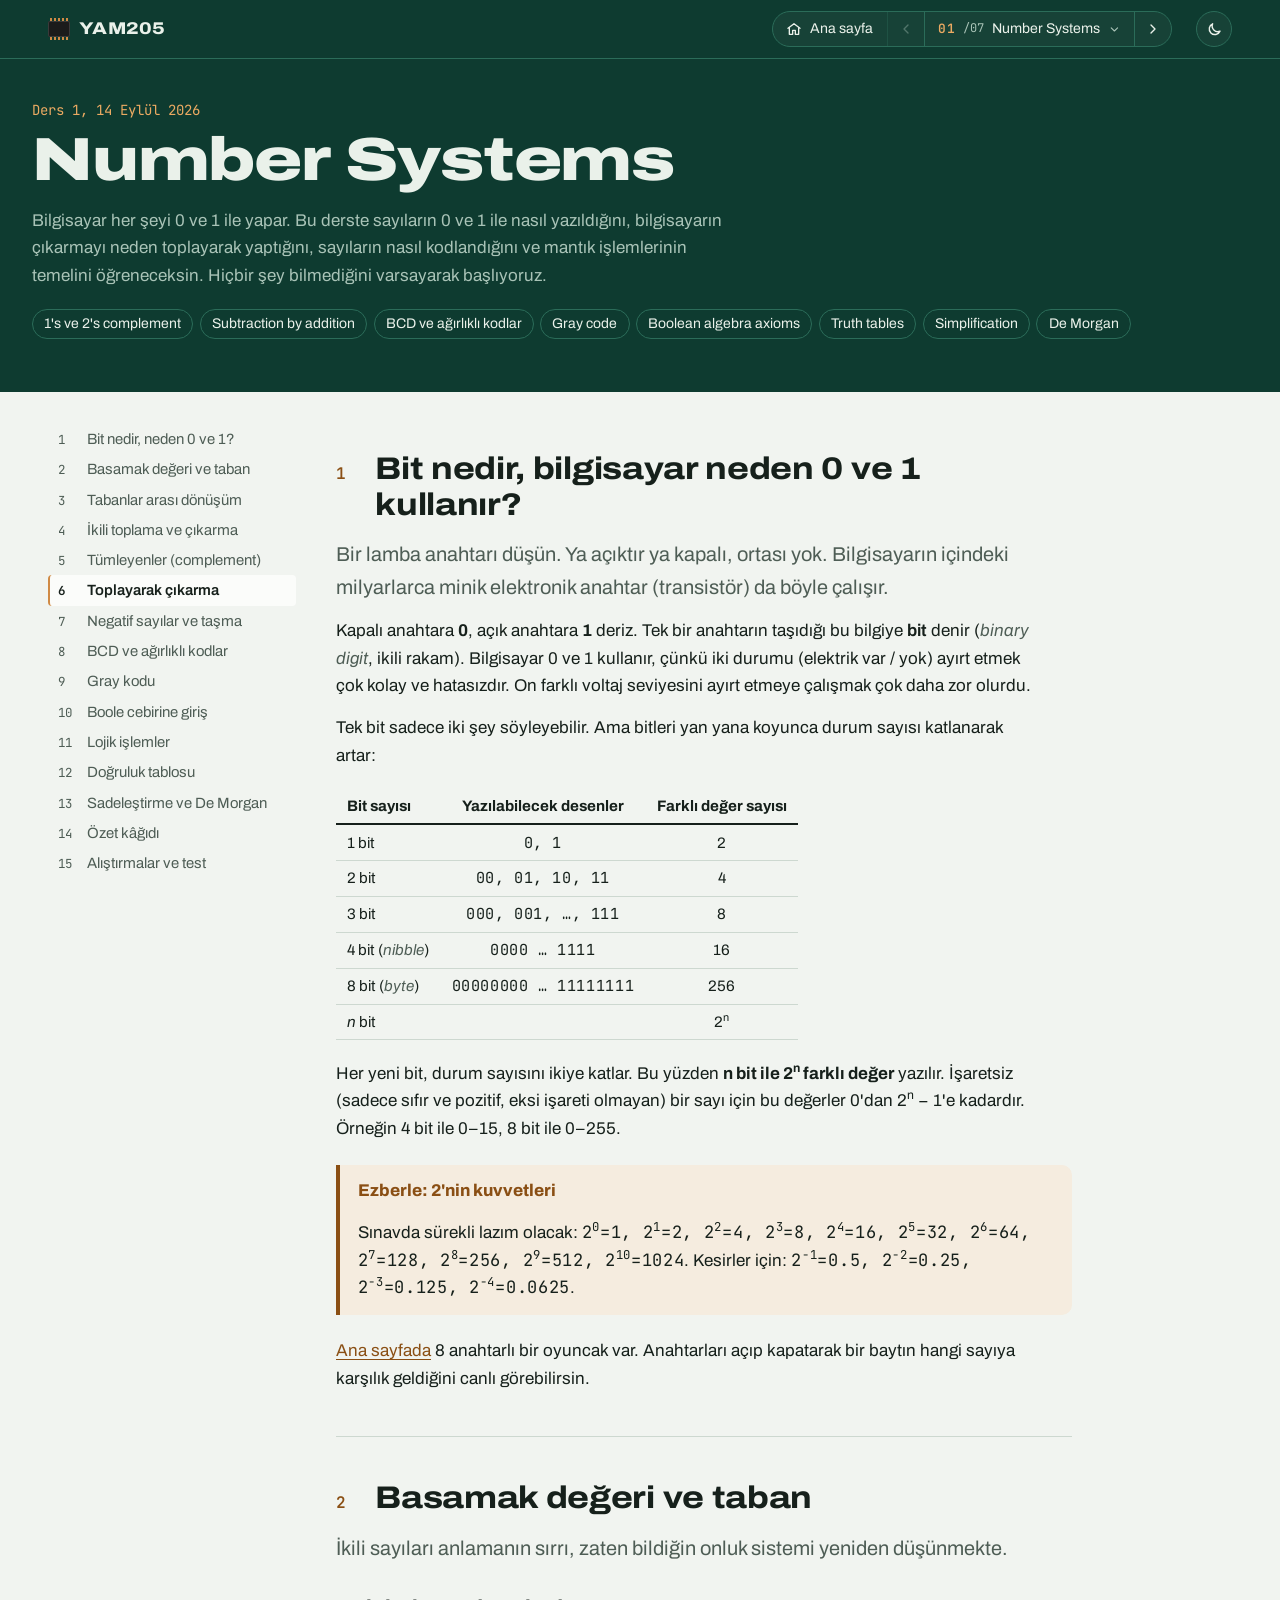
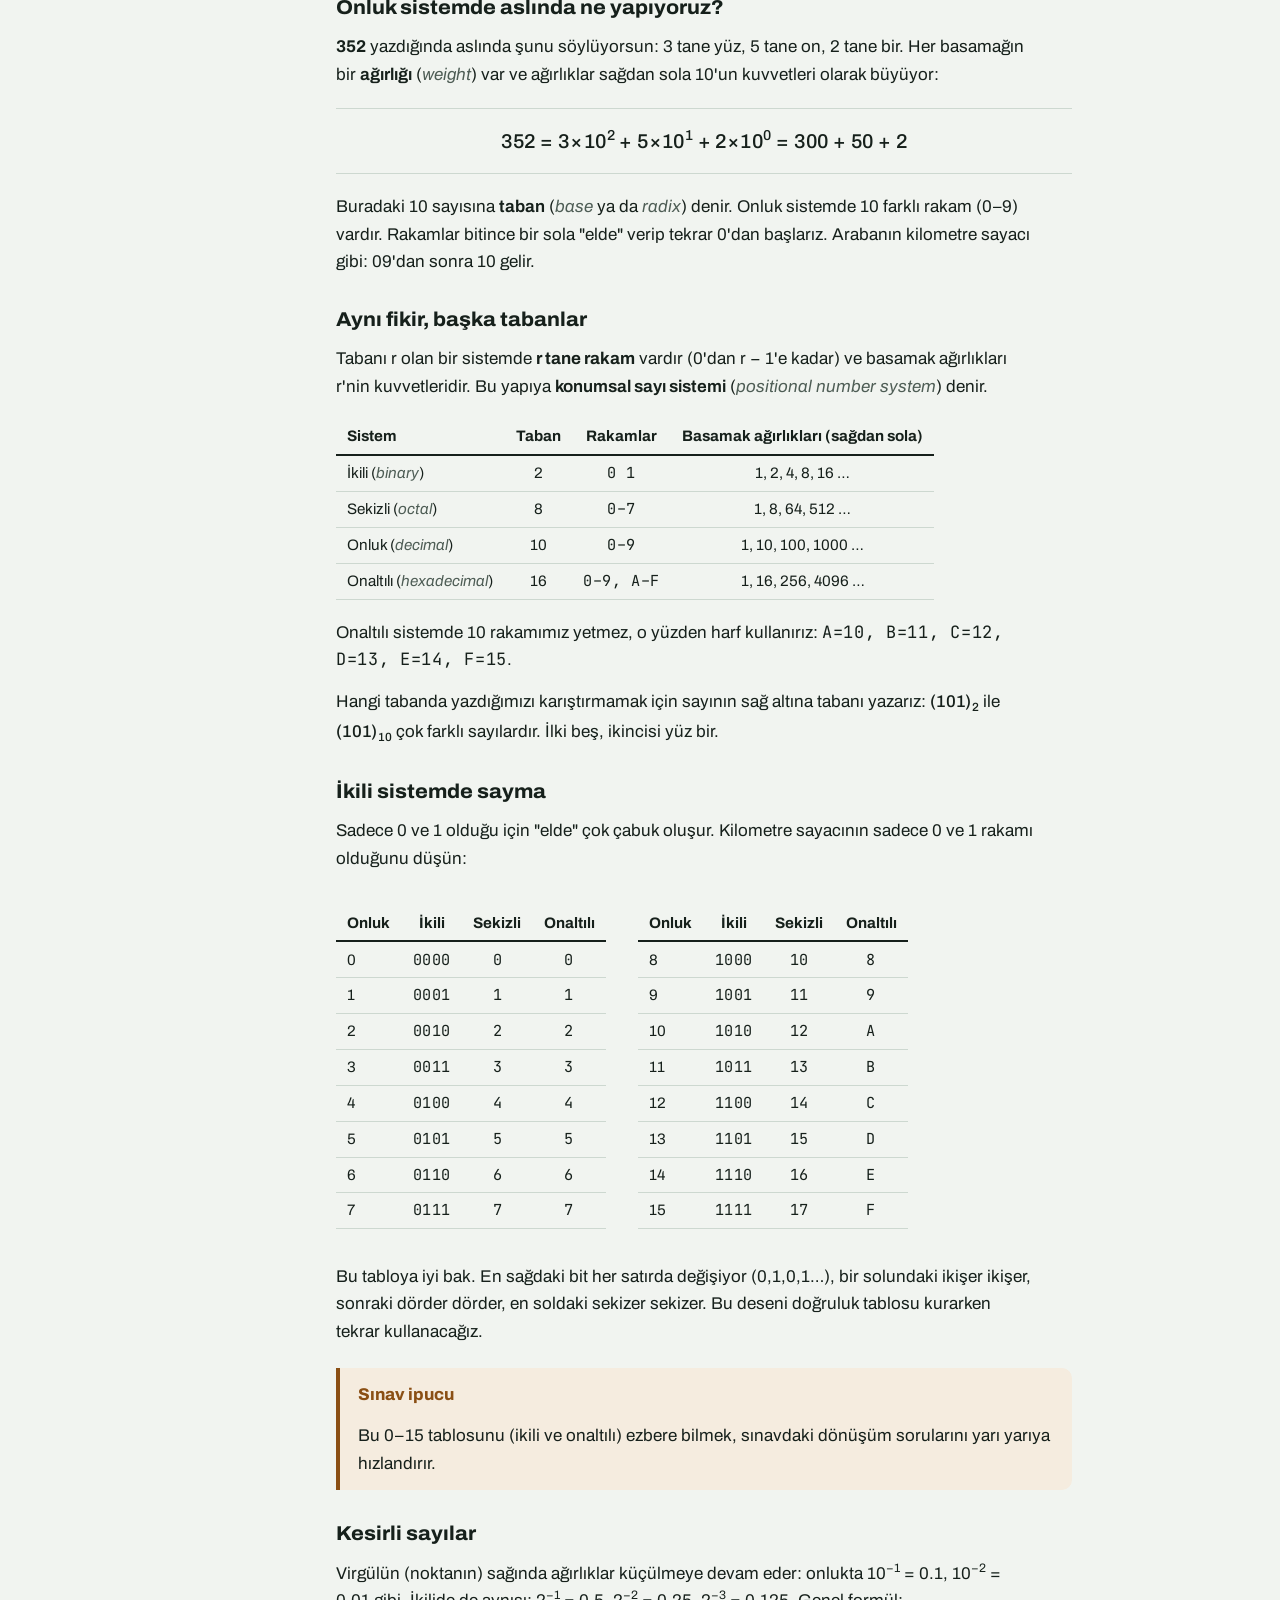
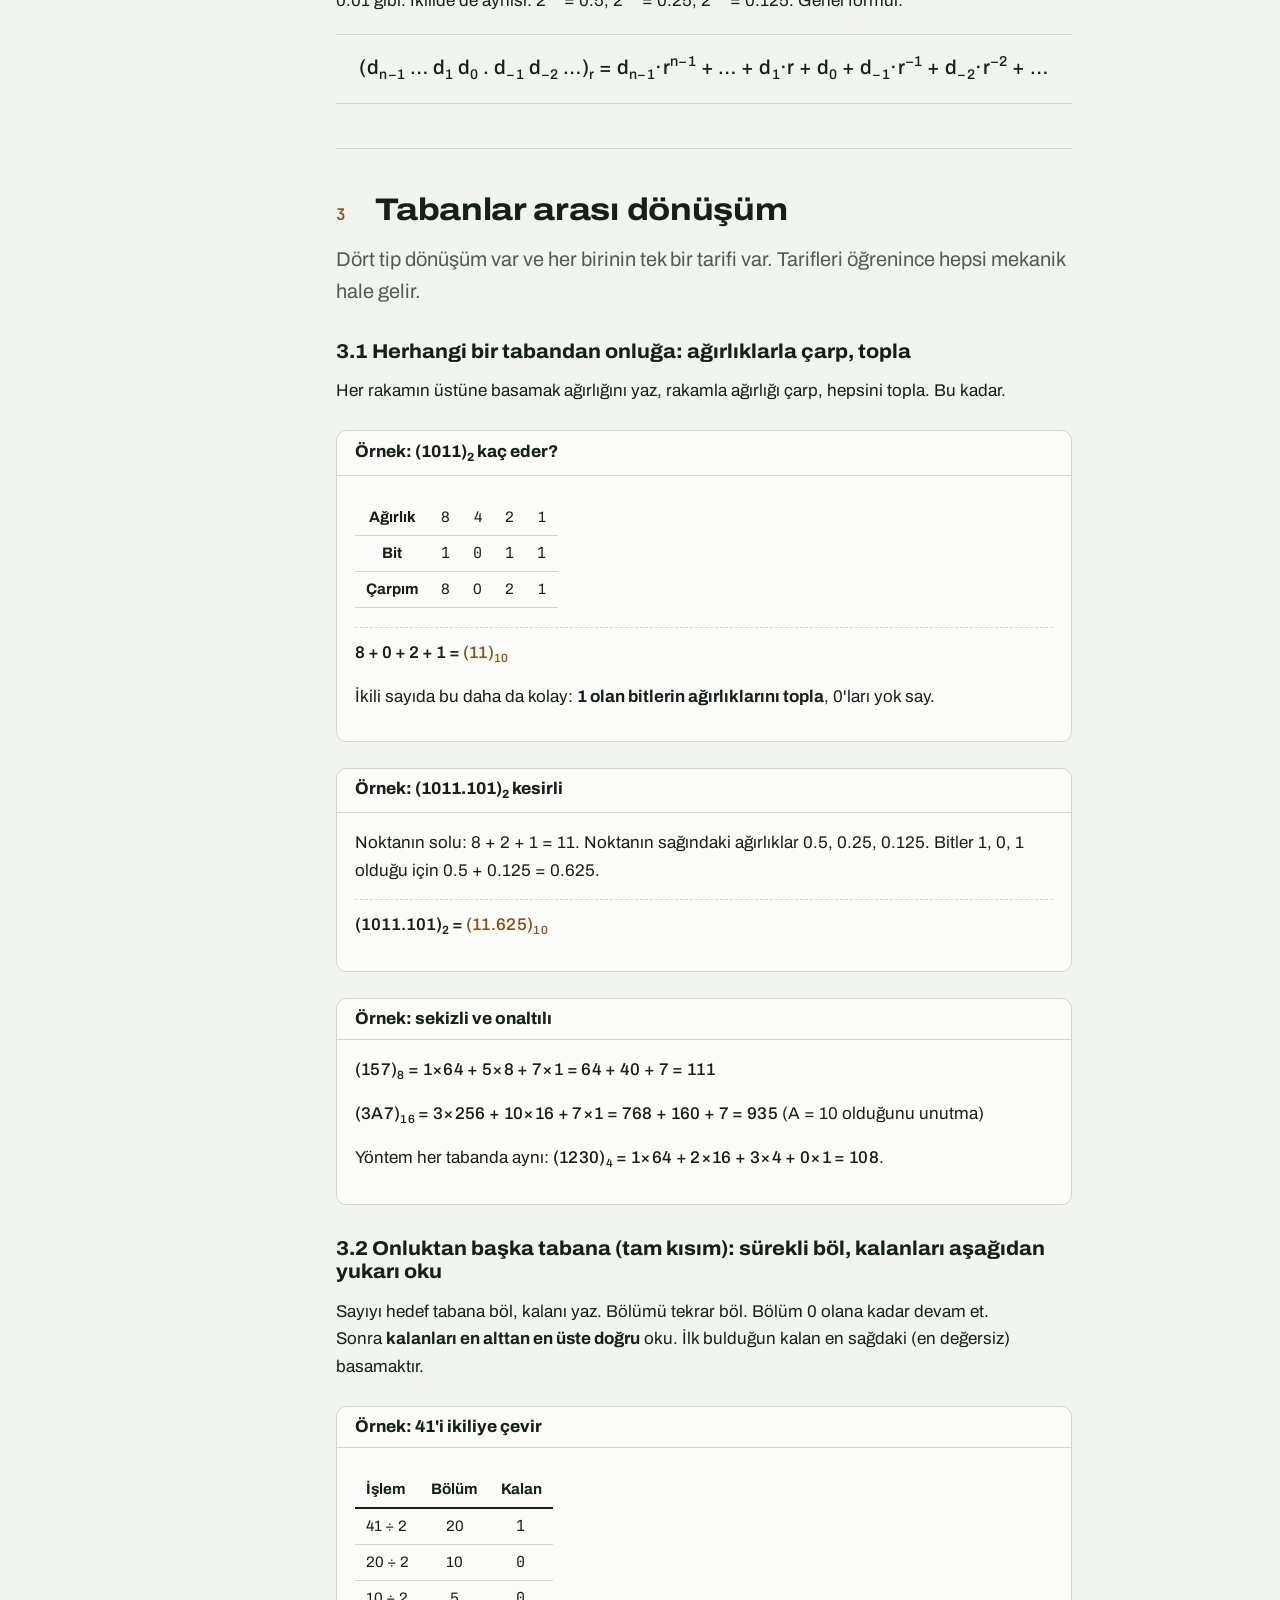
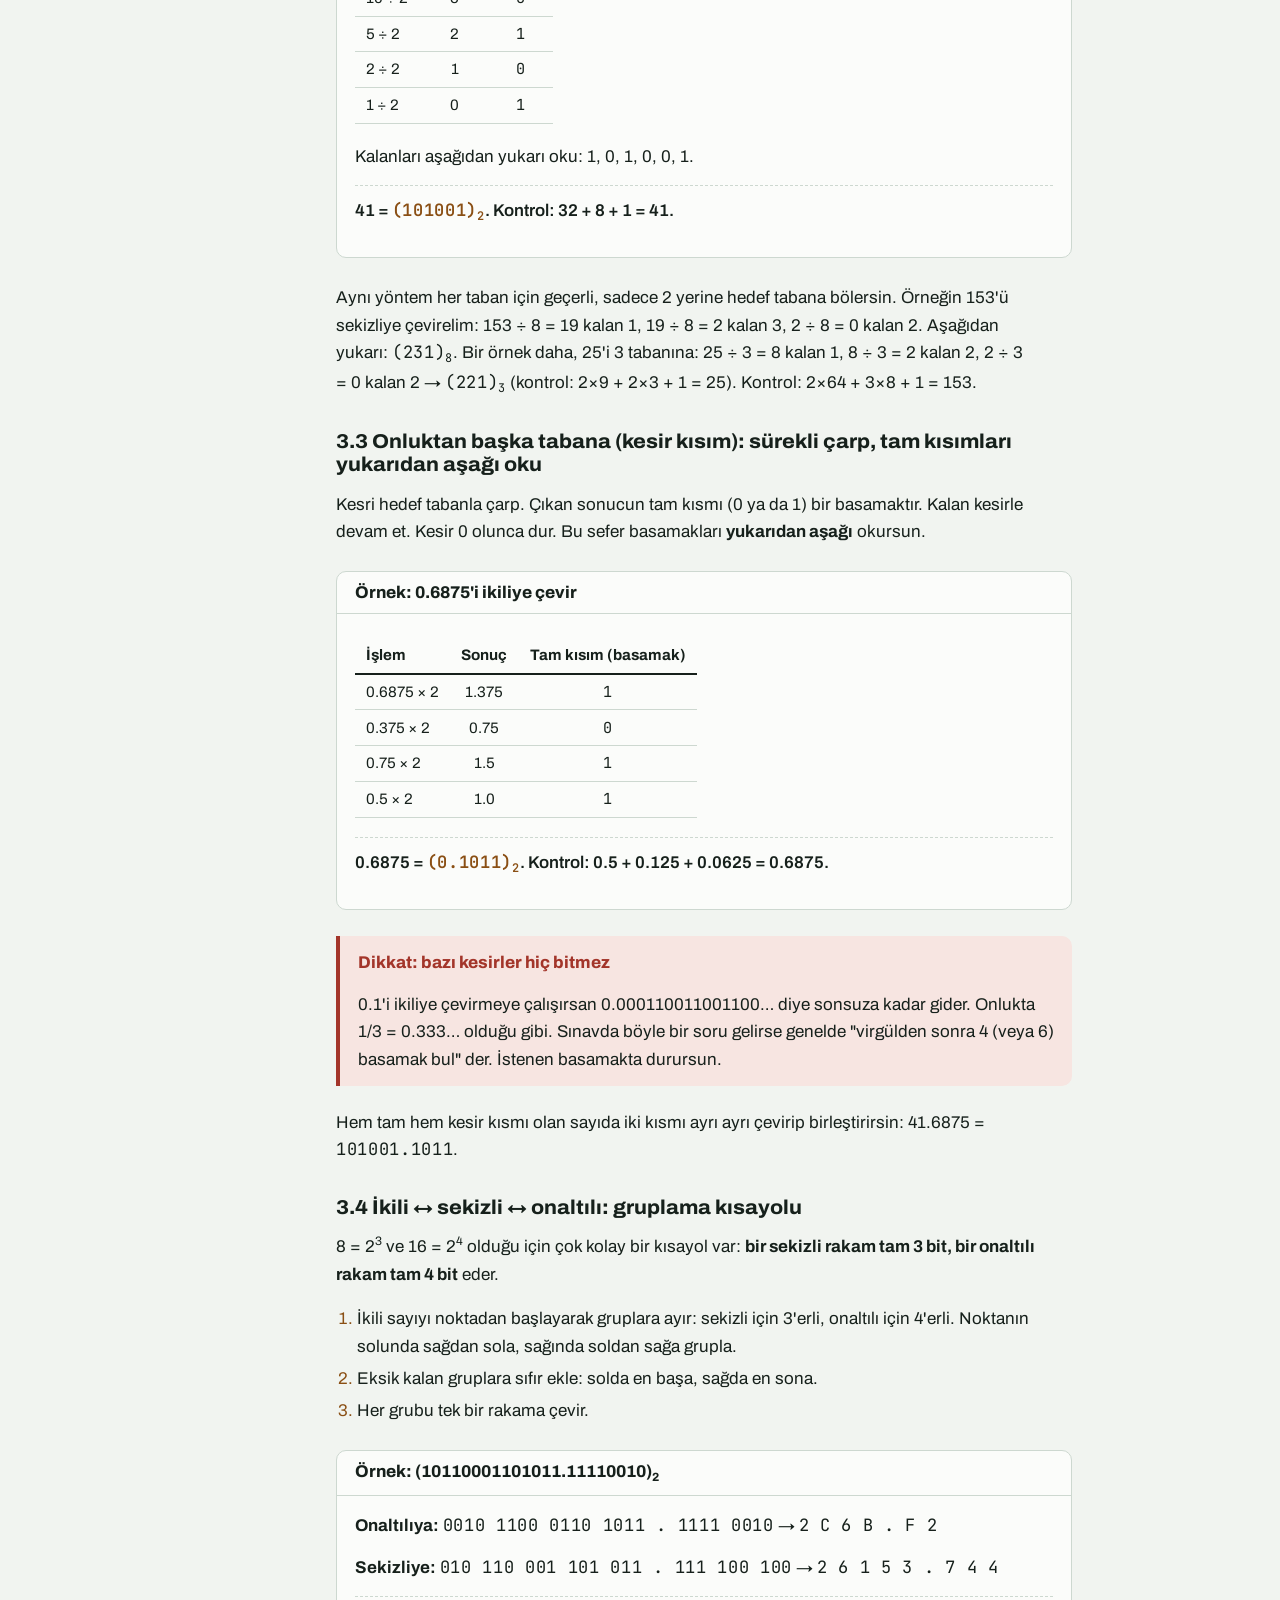
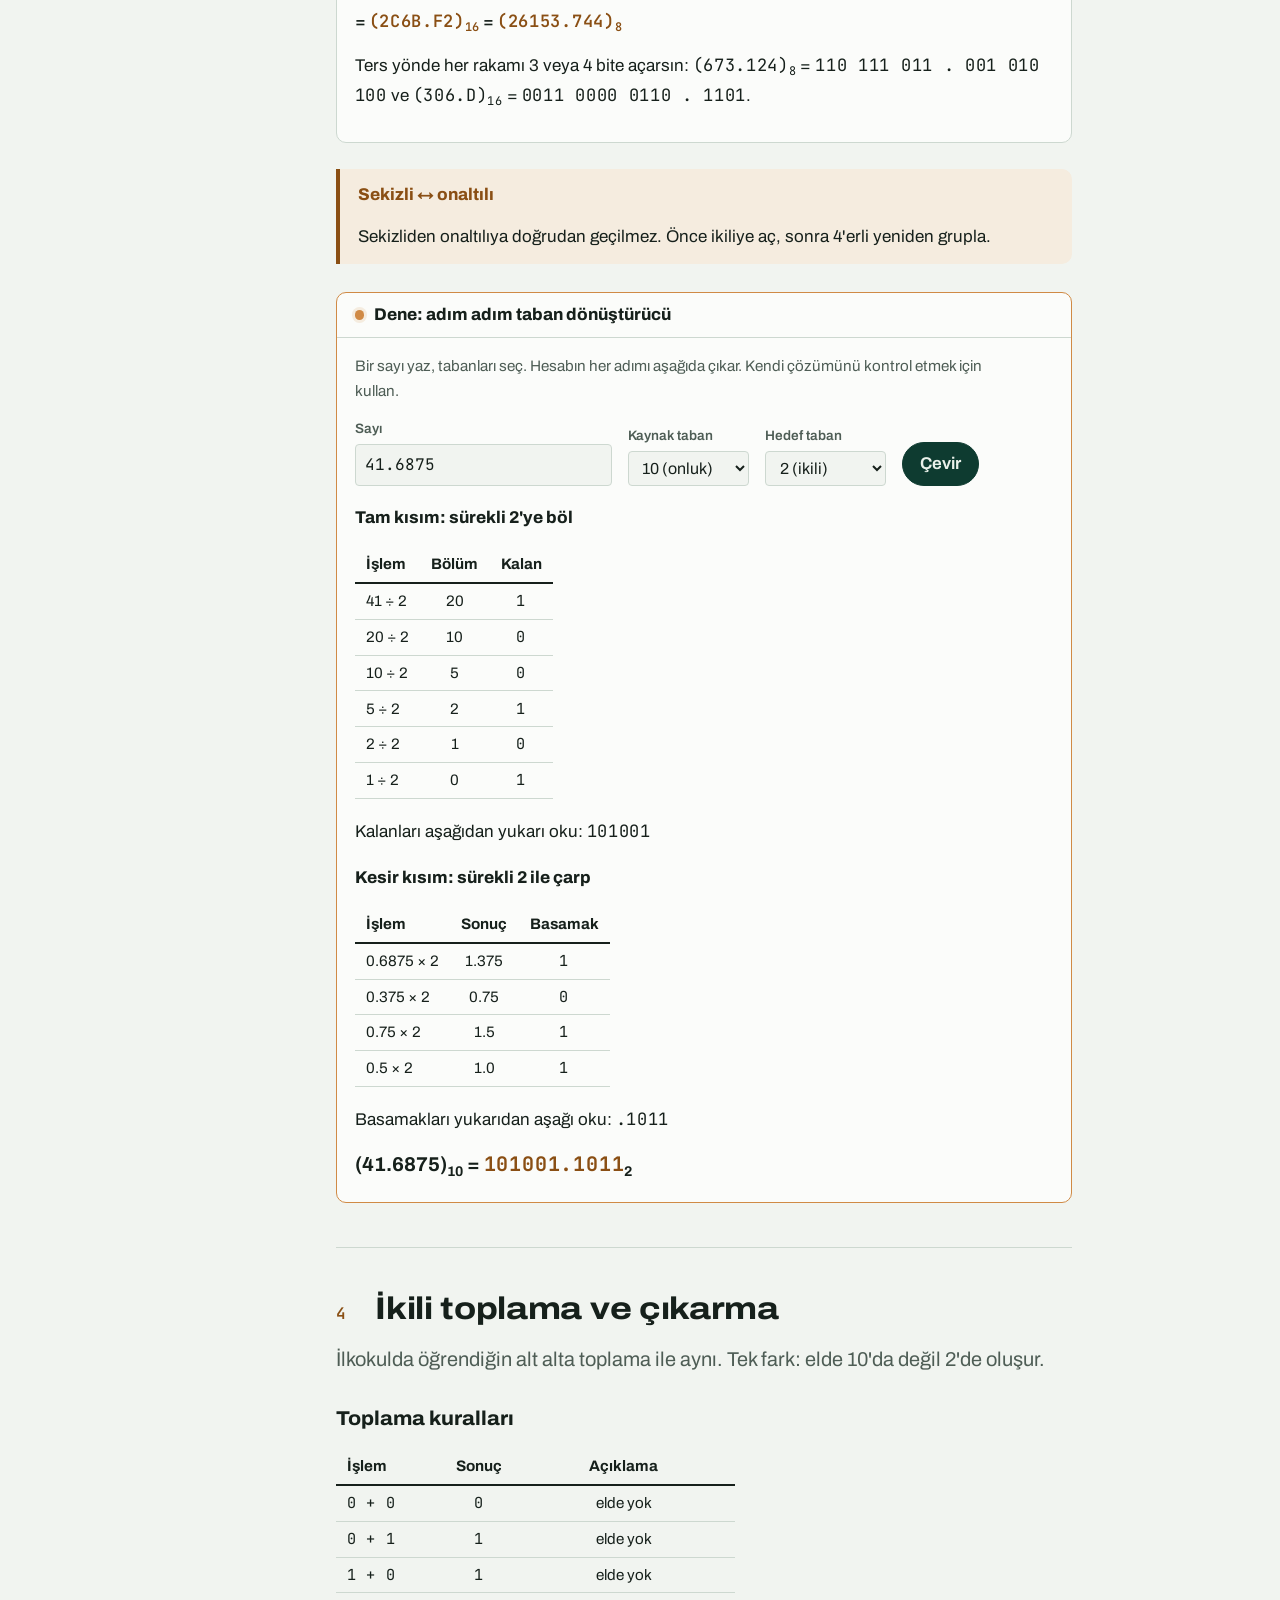
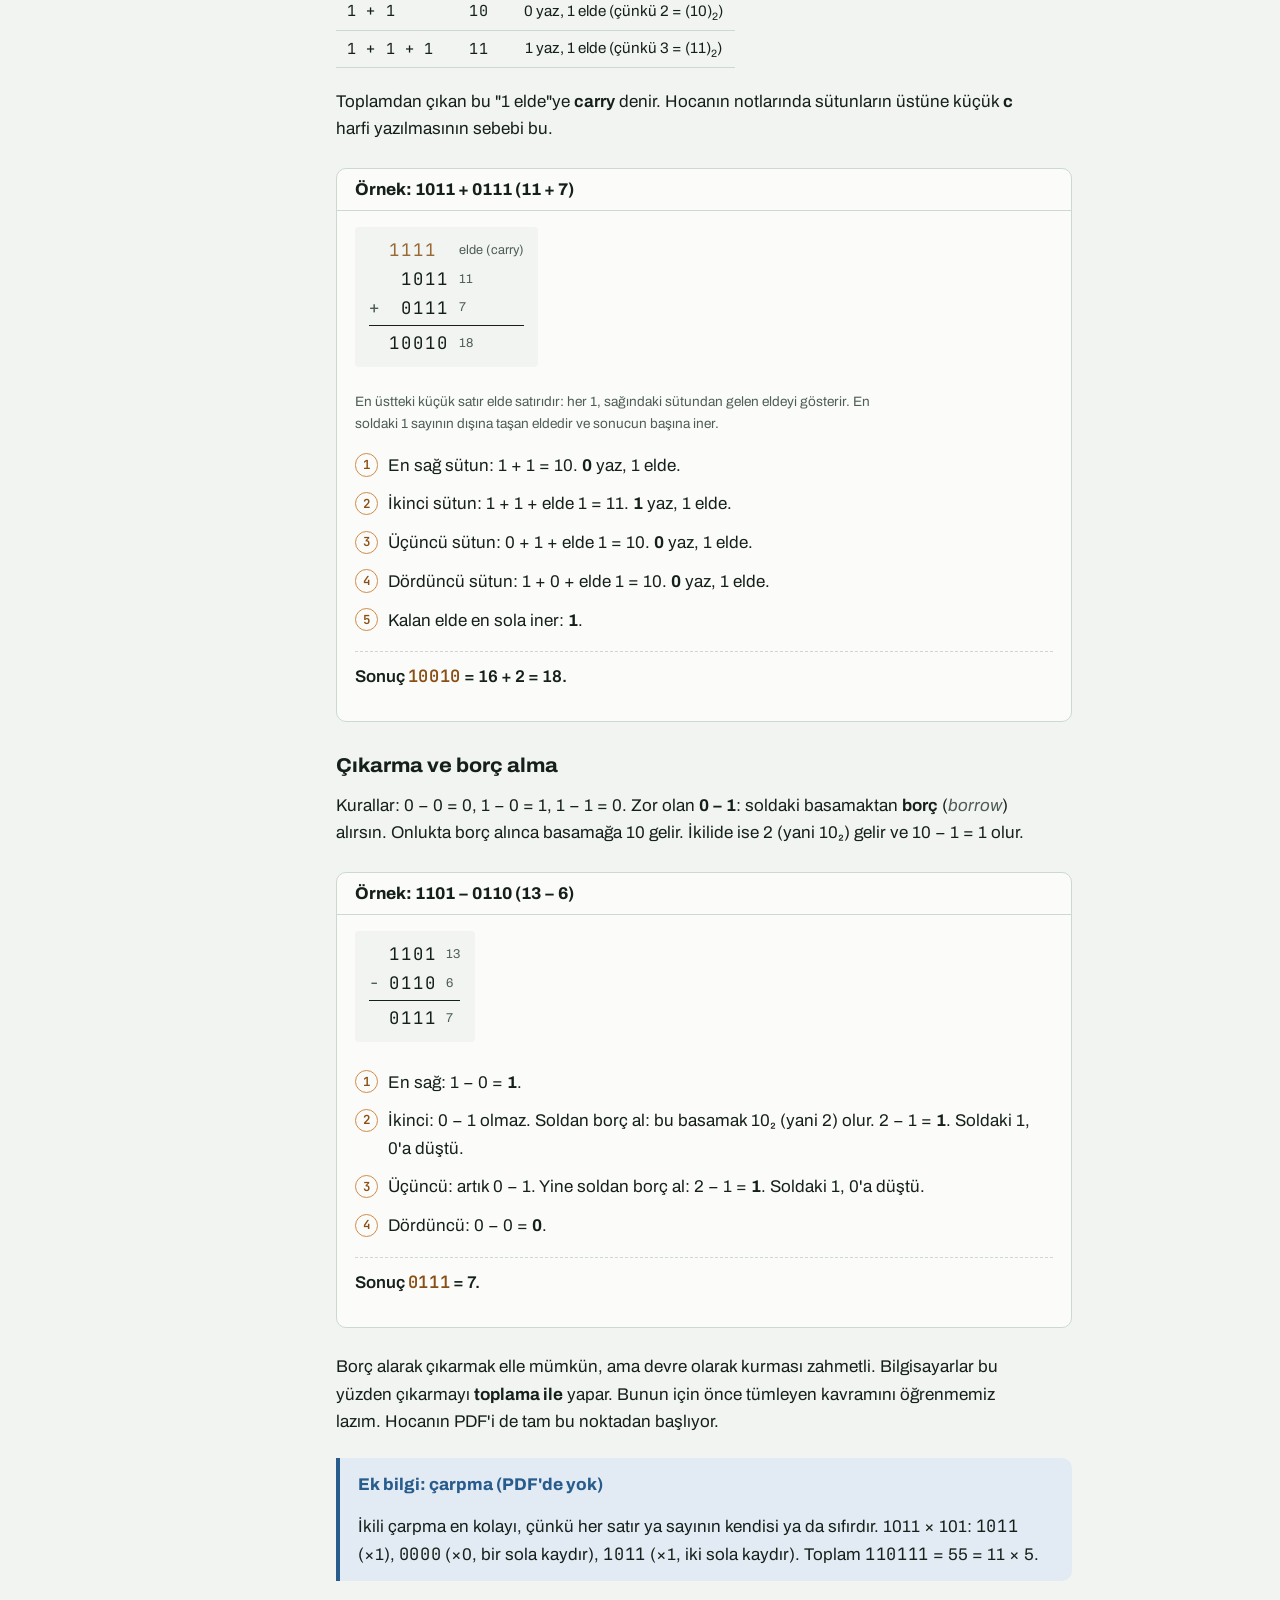
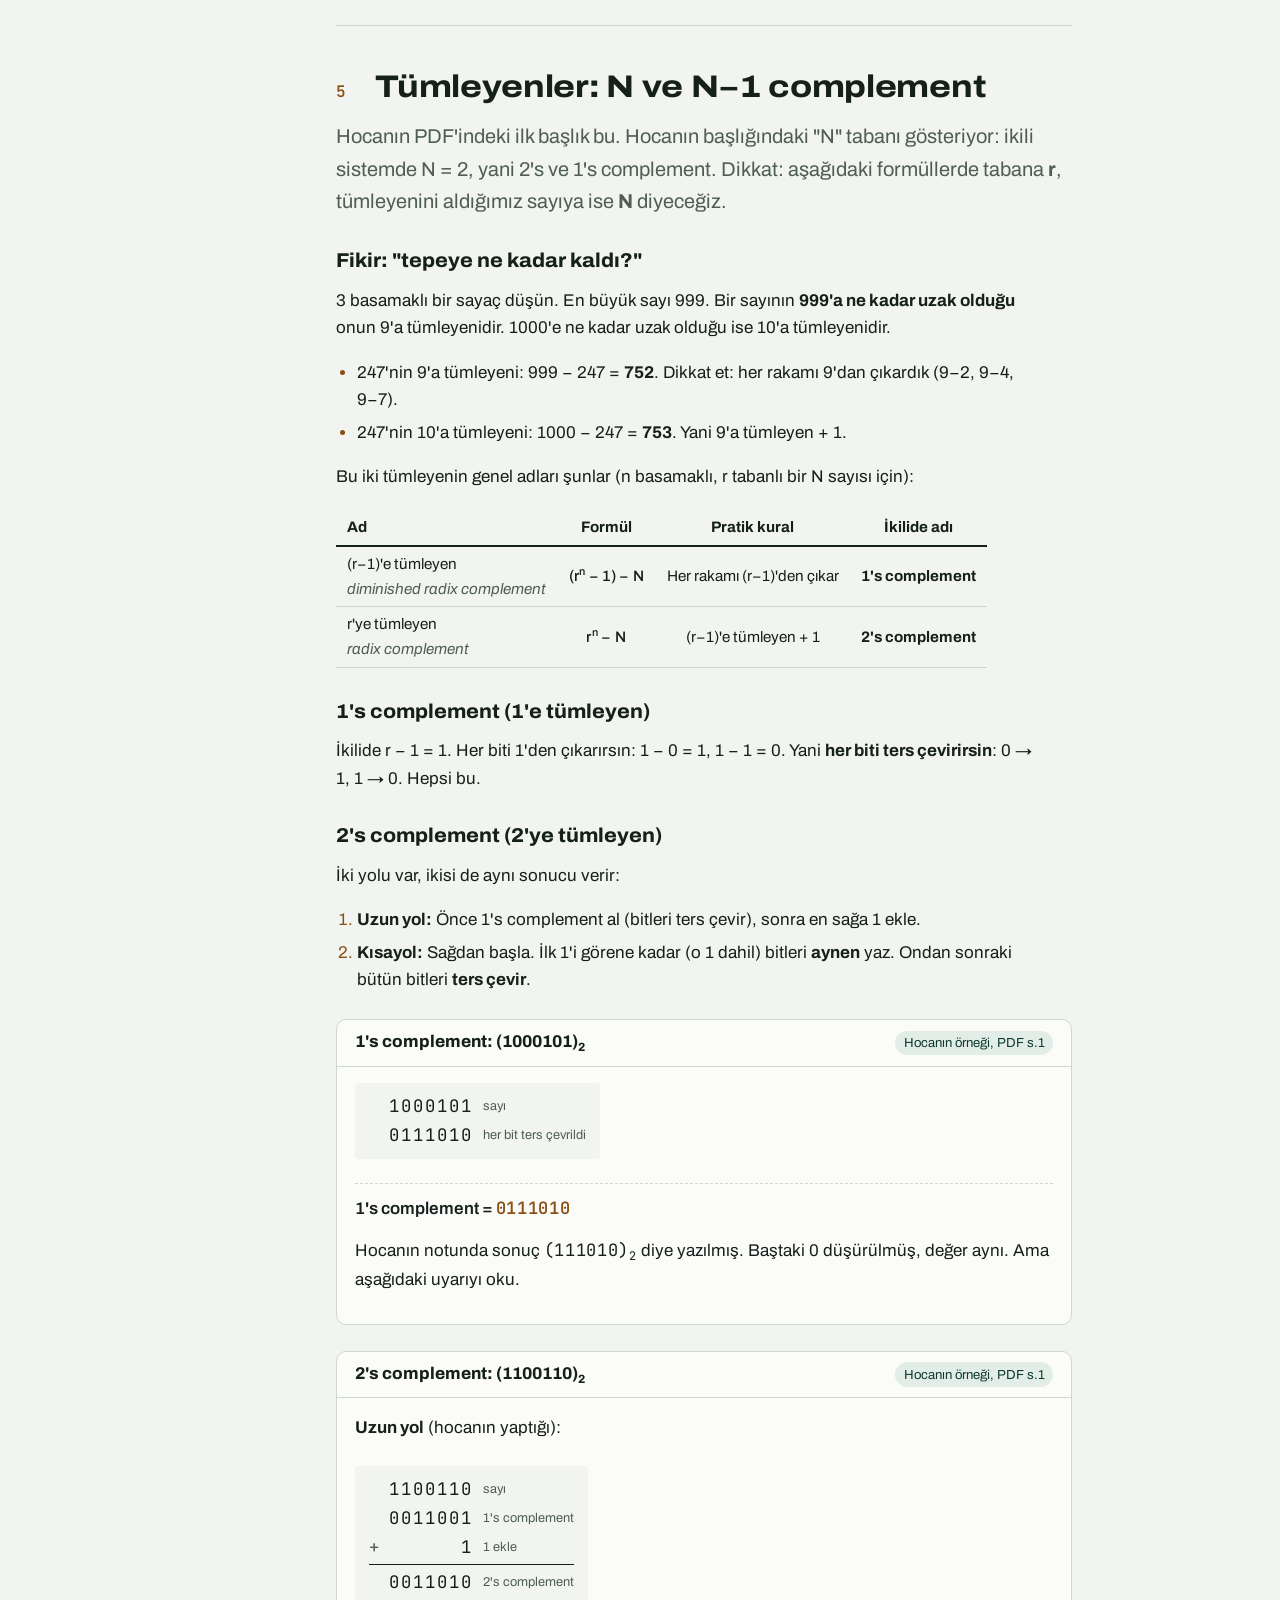
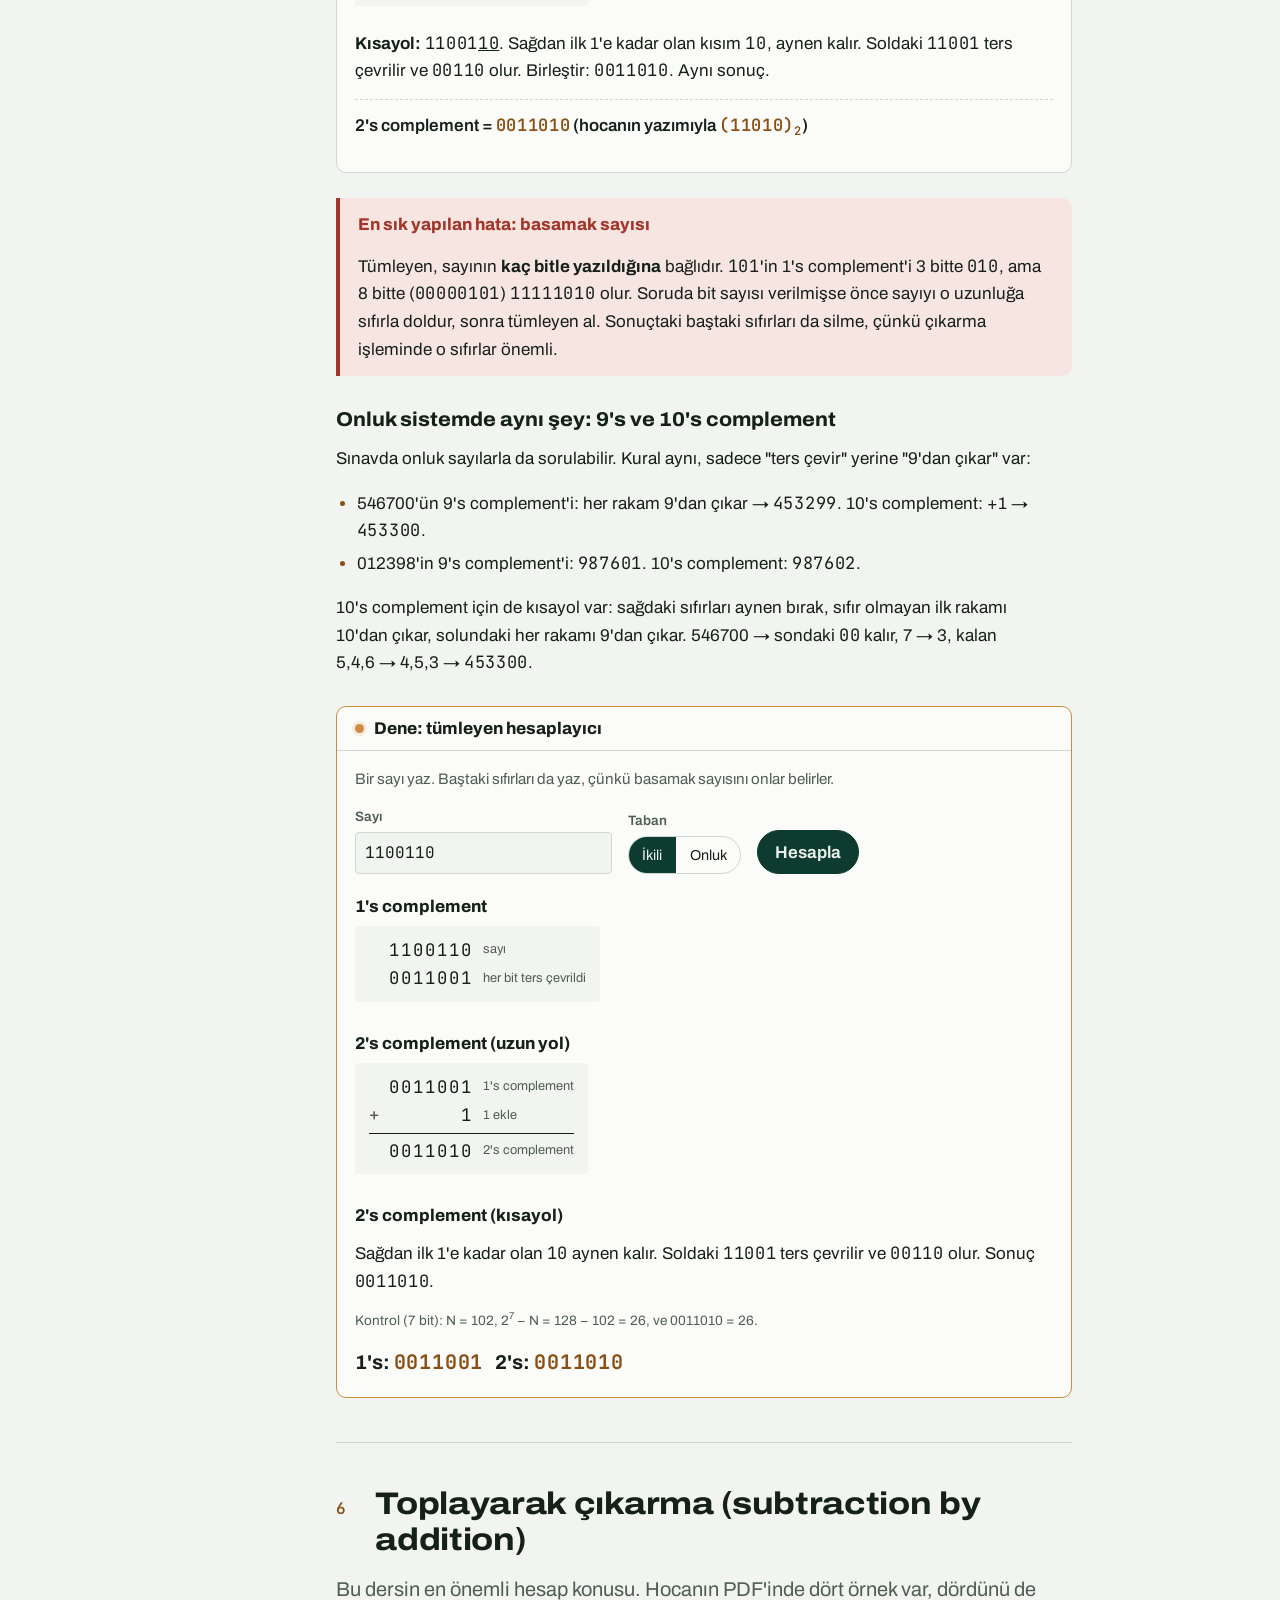
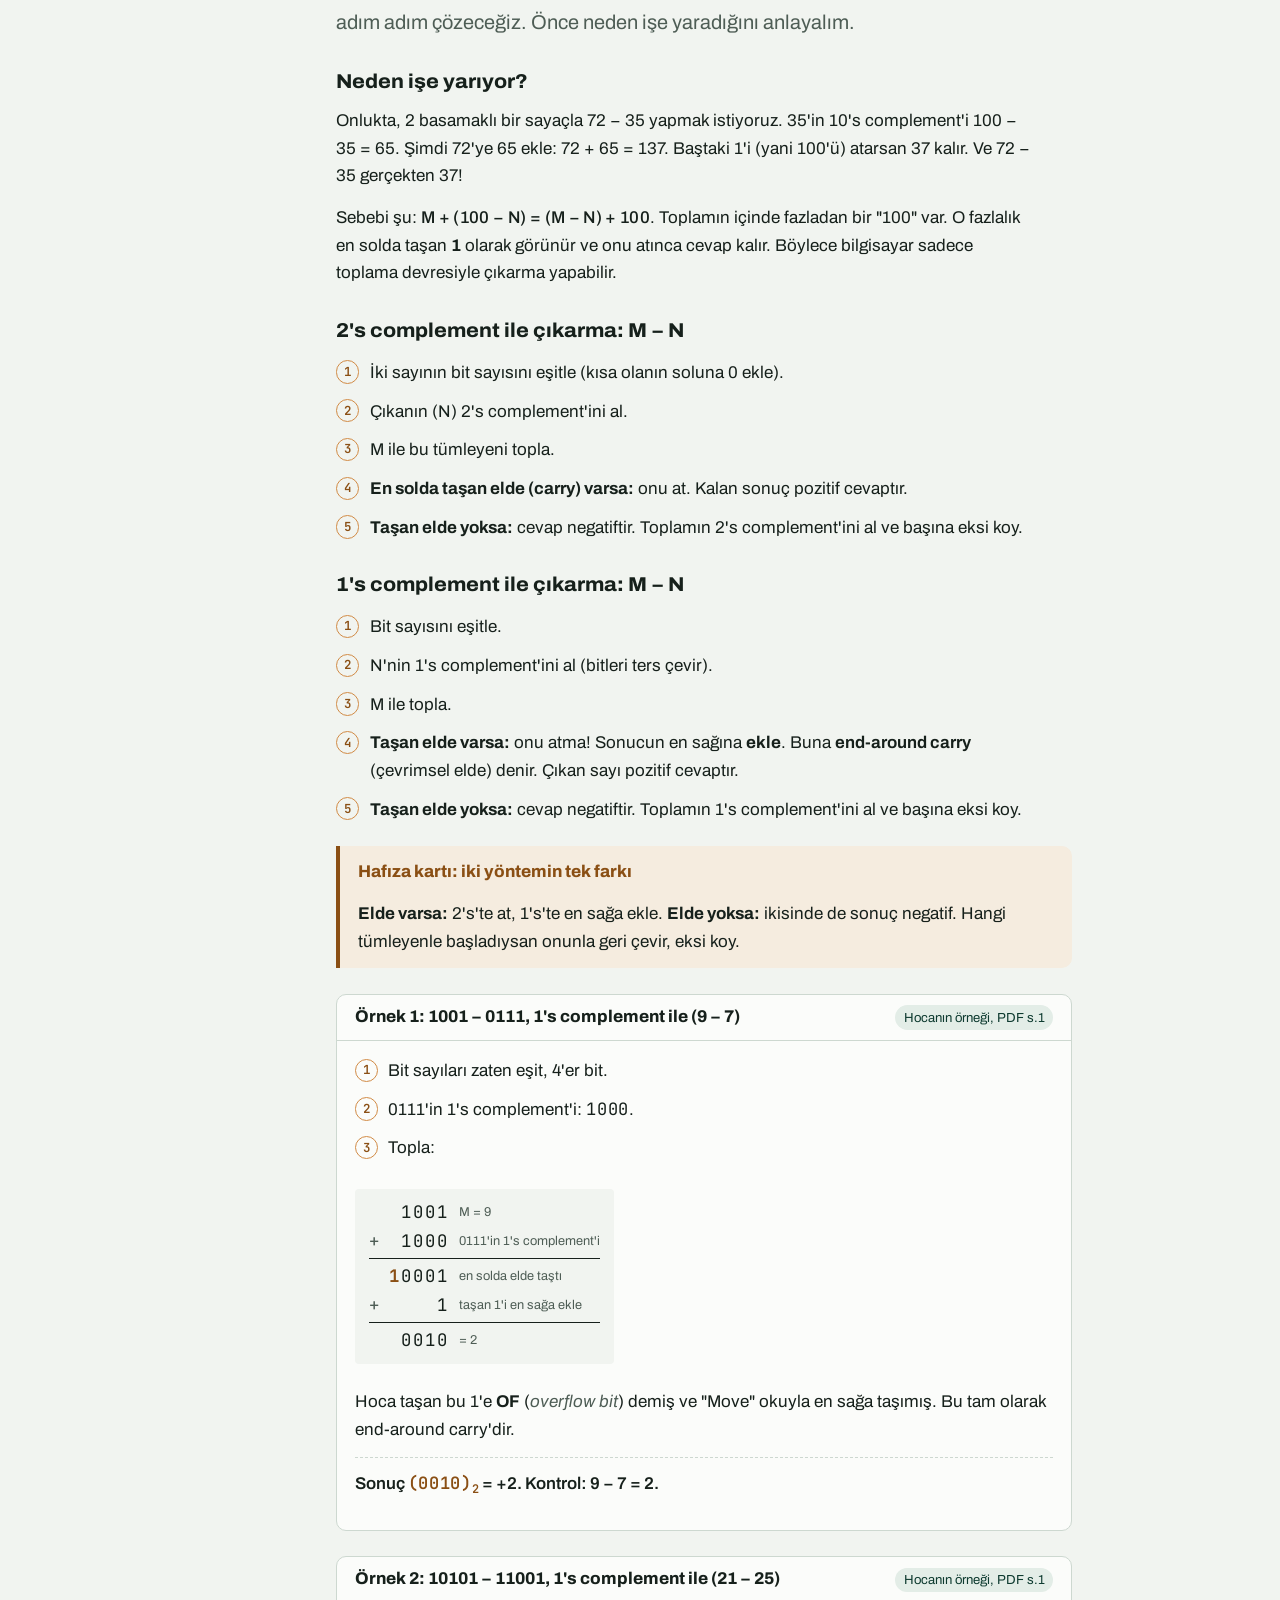
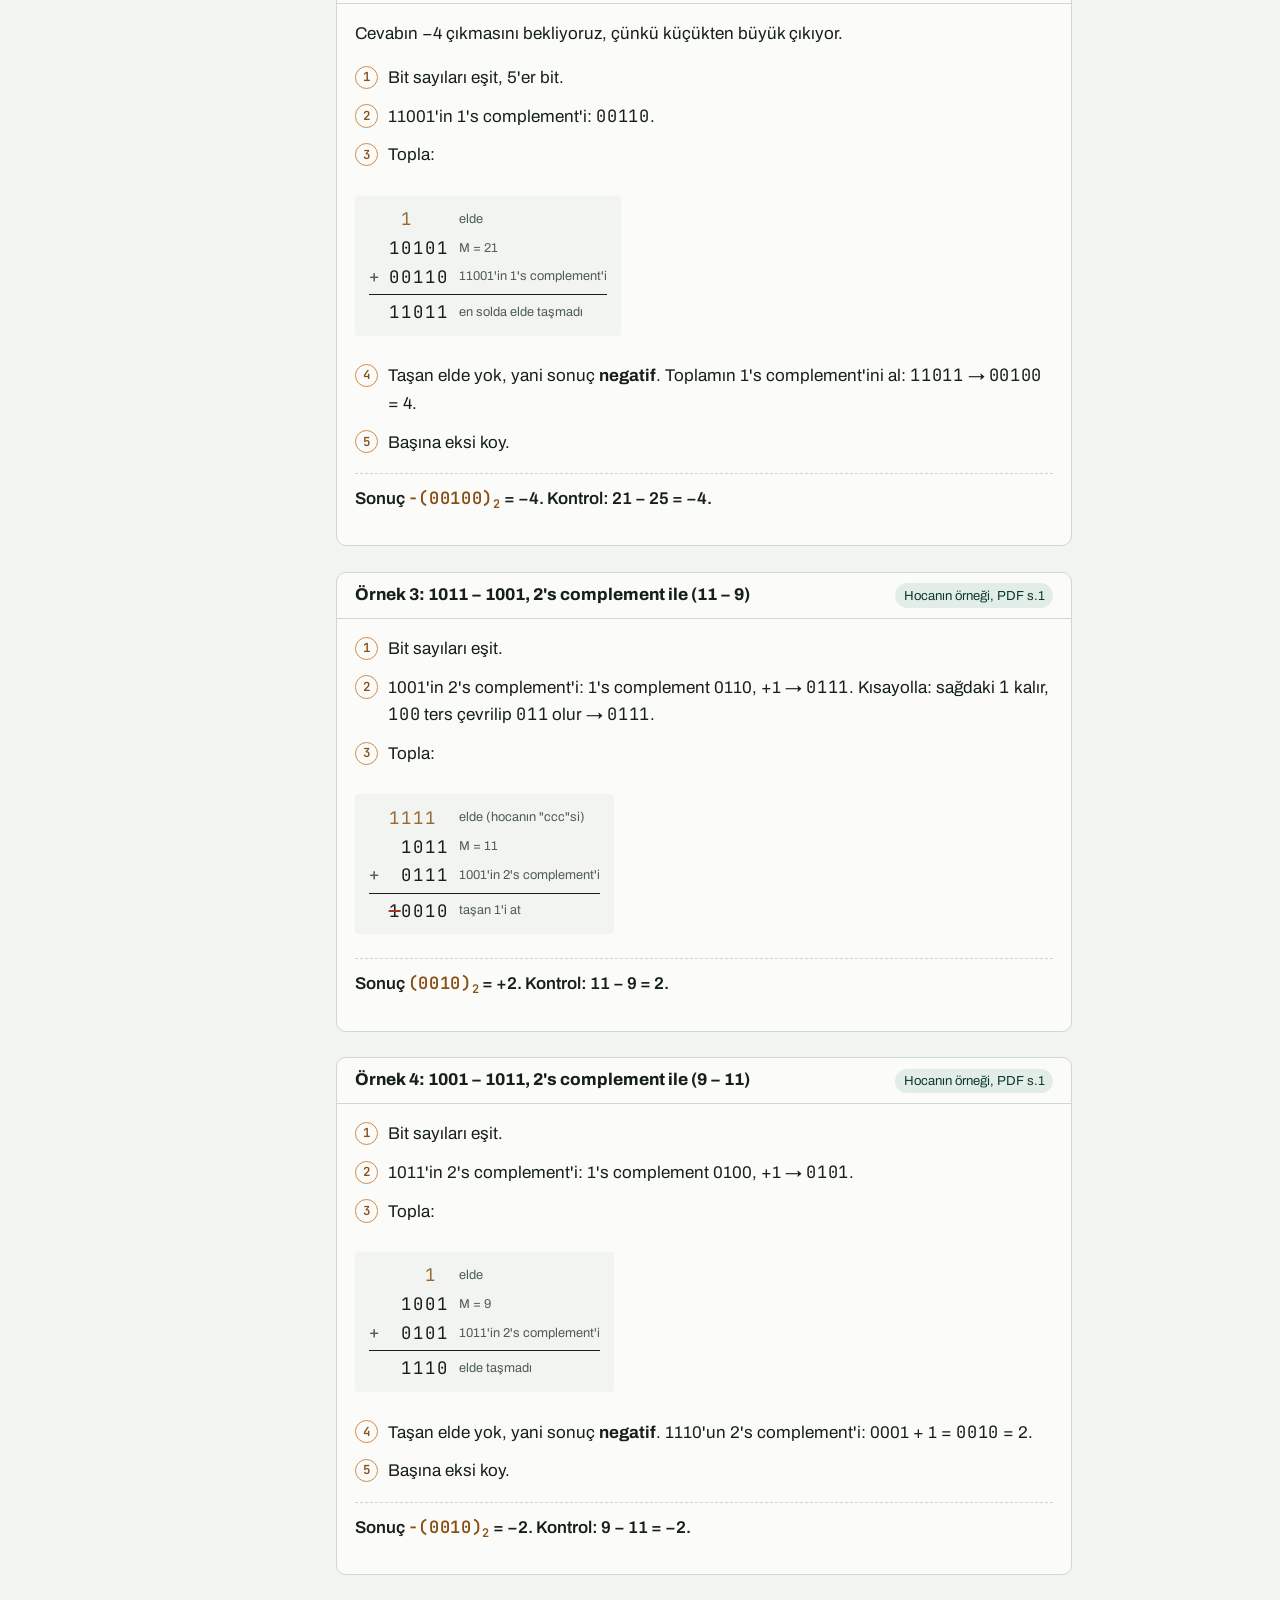
==== commit 079ab80f: "Görsel düzeltmeler: sade devre şemaları, tablolar ve K-map vurgulama - Ders 6 toplayıcı/çıkarıcı ve " ====
--- a/lessons/01-sayi-sistemleri.html
+++ b/lessons/01-sayi-sistemleri.html
@@ -127,20 +127,33 @@
 
   <h3>İkili sistemde sayma</h3>
   <p>Sadece 0 ve 1 olduğu için "elde" çok çabuk oluşur. Kilometre sayacının sadece 0 ve 1 rakamı olduğunu düşün:</p>
-  <div class="table-wrap">
-    <table class="data">
-      <thead><tr><th>Onluk</th><th>İkili</th><th>Sekizli</th><th>Onaltılı</th><th>Onluk</th><th>İkili</th><th>Sekizli</th><th>Onaltılı</th></tr></thead>
+  <div class="tables-row">
+    <div class="table-wrap"><table class="data">
+      <thead><tr><th>Onluk</th><th>İkili</th><th>Sekizli</th><th>Onaltılı</th></tr></thead>
       <tbody>
-        <tr><td>0</td><td class="b">0000</td><td class="b">0</td><td class="b">0</td><td>8</td><td class="b">1000</td><td class="b">10</td><td class="b">8</td></tr>
-        <tr><td>1</td><td class="b">0001</td><td class="b">1</td><td class="b">1</td><td>9</td><td class="b">1001</td><td class="b">11</td><td class="b">9</td></tr>
-        <tr><td>2</td><td class="b">0010</td><td class="b">2</td><td class="b">2</td><td>10</td><td class="b">1010</td><td class="b">12</td><td class="b">A</td></tr>
-        <tr><td>3</td><td class="b">0011</td><td class="b">3</td><td class="b">3</td><td>11</td><td class="b">1011</td><td class="b">13</td><td class="b">B</td></tr>
-        <tr><td>4</td><td class="b">0100</td><td class="b">4</td><td class="b">4</td><td>12</td><td class="b">1100</td><td class="b">14</td><td class="b">C</td></tr>
-        <tr><td>5</td><td class="b">0101</td><td class="b">5</td><td class="b">5</td><td>13</td><td class="b">1101</td><td class="b">15</td><td class="b">D</td></tr>
-        <tr><td>6</td><td class="b">0110</td><td class="b">6</td><td class="b">6</td><td>14</td><td class="b">1110</td><td class="b">16</td><td class="b">E</td></tr>
-        <tr><td>7</td><td class="b">0111</td><td class="b">7</td><td class="b">7</td><td>15</td><td class="b">1111</td><td class="b">17</td><td class="b">F</td></tr>
+        <tr><td>0</td><td class="b">0000</td><td class="b">0</td><td class="b">0</td></tr>
+        <tr><td>1</td><td class="b">0001</td><td class="b">1</td><td class="b">1</td></tr>
+        <tr><td>2</td><td class="b">0010</td><td class="b">2</td><td class="b">2</td></tr>
+        <tr><td>3</td><td class="b">0011</td><td class="b">3</td><td class="b">3</td></tr>
+        <tr><td>4</td><td class="b">0100</td><td class="b">4</td><td class="b">4</td></tr>
+        <tr><td>5</td><td class="b">0101</td><td class="b">5</td><td class="b">5</td></tr>
+        <tr><td>6</td><td class="b">0110</td><td class="b">6</td><td class="b">6</td></tr>
+        <tr><td>7</td><td class="b">0111</td><td class="b">7</td><td class="b">7</td></tr>
       </tbody>
-    </table>
+    </table></div>
+    <div class="table-wrap"><table class="data">
+      <thead><tr><th>Onluk</th><th>İkili</th><th>Sekizli</th><th>Onaltılı</th></tr></thead>
+      <tbody>
+        <tr><td>8</td><td class="b">1000</td><td class="b">10</td><td class="b">8</td></tr>
+        <tr><td>9</td><td class="b">1001</td><td class="b">11</td><td class="b">9</td></tr>
+        <tr><td>10</td><td class="b">1010</td><td class="b">12</td><td class="b">A</td></tr>
+        <tr><td>11</td><td class="b">1011</td><td class="b">13</td><td class="b">B</td></tr>
+        <tr><td>12</td><td class="b">1100</td><td class="b">14</td><td class="b">C</td></tr>
+        <tr><td>13</td><td class="b">1101</td><td class="b">15</td><td class="b">D</td></tr>
+        <tr><td>14</td><td class="b">1110</td><td class="b">16</td><td class="b">E</td></tr>
+        <tr><td>15</td><td class="b">1111</td><td class="b">17</td><td class="b">F</td></tr>
+      </tbody>
+    </table></div>
   </div>
   <p>Bu tabloya iyi bak. En sağdaki bit her satırda değişiyor (0,1,0,1…), bir solundaki ikişer ikişer, sonraki dörder dörder, en soldaki sekizer sekizer. Bu deseni doğruluk tablosu kurarken tekrar kullanacağız.</p>
   <div class="note tip">
@@ -298,6 +311,7 @@
         <hr>
         <span class="l"></span><span class="v">10010</span><span class="c">18</span>
       </div>
+      <p class="hint">En üstteki küçük satır elde satırıdır: her 1, sağındaki sütundan gelen eldeyi gösterir. En soldaki 1 sayının dışına taşan eldedir ve sonucun başına iner.</p>
       <ol class="steps">
         <li>En sağ sütun: 1 + 1 = 10. <b>0</b> yaz, 1 elde.</li>
         <li>İkinci sütun: 1 + 1 + elde 1 = 11. <b>1</b> yaz, 1 elde.</li>
@@ -510,7 +524,7 @@
         <li>Topla:</li>
       </ol>
       <div class="calc">
-        <span class="l"></span><span class="v carry"> 111 </span><span class="c">elde (hocanın "ccc"si)</span>
+        <span class="l"></span><span class="v carry">1111 </span><span class="c">elde (hocanın "ccc"si)</span>
         <span class="l"></span><span class="v">1011</span><span class="c">M = 11</span>
         <span class="l">+</span><span class="v">0111</span><span class="c">1001'in 2's complement'i</span>
         <hr>
@@ -930,16 +944,16 @@
     <tbody>
       <tr><td>AND</td><td>·</td><td class="m">A · B = AB</td><td>Nokta genelde yazılmaz</td></tr>
       <tr><td>OR</td><td>+</td><td class="m">A + B</td><td></td></tr>
-      <tr><td>NOT</td><td>' veya ‾</td><td class="m">A', <span class="ov">A</span></td><td></td></tr>
+      <tr><td>NOT</td><td>' (kesme) veya üst çizgi</td><td class="m">A', <span class="ov">A</span></td><td></td></tr>
       <tr><td>EXOR</td><td>⊕</td><td class="m">A ⊕ B</td><td class="m">= <span class="ov">A ⊙ B</span></td></tr>
       <tr><td>EXNOR</td><td>⊙</td><td class="m">A ⊙ B</td><td class="m">= <span class="ov">A ⊕ B</span></td></tr>
-      <tr><td>NAND</td><td>‾ üstünde ·</td><td class="m"><span class="ov">A · B</span> = <span class="ov">AB</span></td><td></td></tr>
-      <tr><td>NOR</td><td>‾ üstünde +</td><td class="m"><span class="ov">A + B</span></td><td></td></tr>
+      <tr><td>NAND</td><td>çarpımın üstüne çizgi</td><td class="m"><span class="ov">A · B</span> = <span class="ov">AB</span></td><td></td></tr>
+      <tr><td>NOR</td><td>toplamın üstüne çizgi</td><td class="m"><span class="ov">A + B</span></td><td></td></tr>
     </tbody>
   </table></div>
   <div class="note warn">
     <span class="note-title">Çizgi uzunluğu anlam değiştirir</span>
-    <p><span class="m"><span class="ov">AB</span></span> (NAND: önce VE, sonra tümünü ters çevir) ile <span class="m"><span class="ov">A</span> <span class="ov">B</span></span> (ikisini ayrı ayrı ters çevir, sonra VE) <b>farklıdır</b>. A = 1, B = 0 için ilki 1, ikincisi 0 verir. Elle yazarken çizgilerin nerede başlayıp bittiğine çok dikkat et.</p>
+    <p><span class="m"><span class="ov">AB</span></span> (NAND: önce VE, sonra tümünü ters çevir) ile <span class="m"><span class="ov">A</span><span class="ov">B</span></span> (ikisini ayrı ayrı ters çevir, sonra VE) <b>farklıdır</b>. A = 1, B = 0 için ilki 1, ikincisi 0 verir. Elle yazarken çizgilerin nerede başlayıp bittiğine çok dikkat et.</p>
   </div>
 </section>
 
@@ -996,10 +1010,11 @@
           <tr class="wrong"><td>1</td><td>1</td><td>1</td><td>0</td><td>0</td><td>0</td><td class="out one">1</td></tr>
         </tbody>
       </table></div>
+      <p class="hint">Kırmızı satırlar: hocanın 0 yazdığı, doğrusu 1 olan satırlar.</p>
       <p class="answer">F sütunu: 1, 0, 0, 1, 1, 1, 1, 1</p>
       <div class="note warn">
         <span class="note-title">Hocanın tablosunda üç satır yanlış</span>
-        <figure class="hoca-fig" style="max-width:260px"><img src="../assets/img/hoca/l1-tablo.png" alt="Hocanın el yazısı doğruluk tablosu: F sütunu 1,0,0,0,1,0,1,0 ve yanında soru işaretleri" loading="lazy"><figcaption>Hocanın notu, PDF s.4: soru işaretli satırlar</figcaption></figure>
+        <figure class="hoca-fig" style="max-width:260px"><img src="../assets/img/hoca/l1-tablo.png" alt="Hocanın el yazısı doğruluk tablosu: F sütunu 1,0,0,0,1,0,1,0 ve yanında soru işaretleri"><figcaption>Hocanın notu, PDF s.4: soru işaretli satırlar</figcaption></figure>
         <p>PDF'te bu tablonun yanına soru işaretleri konmuş ve <b>011, 101, 111</b> satırları 0 yazılmış. Doğrusu bu üç satırda da <b>1</b> (yukarıda kırmızı arka planla işaretli). Örneğin 011 satırı: <span class="ov">A</span> = 1, B ⊕ C = 1 ⊕ 1 = 0, çarpım 1 · 0 = 0, tersi <b>1</b>. A = 1 olan satırlarda <span class="ov">A</span> = 0 olduğu için çarpım hep 0, tersi hep 1. Bu yüzden alt dört satırın hepsi 1 olmalı.</p>
         <p>Sağlama için ifadeyi iki duruma ayır. A = 1 ise <span class="ov">A</span> = 0, çarpım 0, tersi 1: alt dört satır 1. A = 0 ise <span class="ov">A</span> = 1, çarpım B ⊕ C'nin kendisi, F onun tersi: B ile C <b>eşitken</b> 1 (000 ve 011 satırları). Tablo bununla birebir uyuşuyor.</p>
       </div>
@@ -1020,7 +1035,7 @@
       <div class="table-wrap"><table class="tt">
         <thead><tr><th>A</th><th>B</th><th class="out">F</th><th>Satırın terimi</th></tr></thead>
         <tbody>
-          <tr><td>0</td><td>0</td><td class="out">0</td><td class="m"><span class="ov">A</span> <span class="ov">B</span></td></tr>
+          <tr><td>0</td><td>0</td><td class="out">0</td><td class="m"><span class="ov">A</span><span class="ov">B</span></td></tr>
           <tr class="hit"><td>0</td><td>1</td><td class="out one">1</td><td class="m"><span class="ov">A</span>B</td></tr>
           <tr class="hit"><td>1</td><td>0</td><td class="out one">1</td><td class="m">A<span class="ov">B</span></td></tr>
           <tr><td>1</td><td>1</td><td class="out">0</td><td class="m">AB</td></tr>
@@ -1028,7 +1043,7 @@
       </table></div>
       <p>F = 1 olan satırlar 01 ve 10. 01 satırında A = 0 (çizgili), B = 1 (düz) → <span class="m"><span class="ov">A</span>B</span>. 10 satırında → <span class="m">A<span class="ov">B</span></span>.</p>
       <p class="answer">F = A ⊕ B = <span class="m"><span class="ov">A</span>B + A<span class="ov">B</span></span></p>
-      <p>Aynı yöntemle XNOR: tablosunda 1 olan satırlar 00 ve 11. 00 satırı <span class="m"><span class="ov">A</span> <span class="ov">B</span></span>, 11 satırı <span class="m">AB</span> verir, yani <span class="m">A ⊙ B = <span class="ov">A</span> <span class="ov">B</span> + AB</span>.</p>
+      <p>Aynı yöntemle XNOR: tablosunda 1 olan satırlar 00 ve 11. 00 satırı <span class="m"><span class="ov">A</span><span class="ov">B</span></span>, 11 satırı <span class="m">AB</span> verir, yani <span class="m">A ⊙ B = <span class="ov">A</span><span class="ov">B</span> + AB</span>.</p>
     </div>
   </div>
 
@@ -1080,7 +1095,7 @@
   </div>
 
   <div class="example">
-    <div class="example-head"><h4>Örnek: F = A<span class="ov">B</span> <span class="ov">C</span> + <span class="ov">A</span>B<span class="ov">C</span> + ABC</h4><span class="src">Hocanın örneği, PDF s.4–5</span></div>
+    <div class="example-head"><h4>Örnek: F = A<span class="ov">B</span><span class="ov">C</span> + <span class="ov">A</span>B<span class="ov">C</span> + ABC</h4><span class="src">Hocanın örneği, PDF s.4–5</span></div>
     <div class="example-body">
       <ol class="steps">
         <li>İlk iki terimde ortak olan ne? İkisinde de <span class="ov">C</span> var. Hoca bunları altlarına nokta koyarak işaretlemiş.</li>
@@ -1089,7 +1104,7 @@
       </ol>
       <p class="answer">F = <span class="m"><span class="ov">C</span>(A ⊕ B) + ABC</span></p>
       <p>Hoca bu örnekte EXOR'un tablosunu hemen yanına çizmiş, çünkü bu kalıbı tanımak sadeleştirmenin anahtarı. <span class="m"><span class="ov">A</span>B + A<span class="ov">B</span></span> gördüğün her yerde <span class="m">A ⊕ B</span> yazabilirsin.</p>
-      <p>Hoca ayrıca 2. ve 3. terimi bir yayla bağlamış: ikisinde de B ortak. Bu gruplamayla <span class="m" style="white-space:normal">F = A<span class="ov">B</span> <span class="ov">C</span> + B(<span class="ov">A</span> <span class="ov">C</span> + AC) = A<span class="ov">B</span> <span class="ov">C</span> + B(A ⊙ C)</span> olur. İki sonuç da doğrudur, hangi terimleri grupladığına bağlıdır.</p>
+      <p>Hoca ayrıca 2. ve 3. terimi bir yayla bağlamış: ikisinde de B ortak. Bu gruplamayla <span class="m" style="white-space:normal">F = A<span class="ov">B</span><span class="ov">C</span> + B(<span class="ov">A</span><span class="ov">C</span> + AC) = A<span class="ov">B</span><span class="ov">C</span> + B(A ⊙ C)</span> olur. İki sonuç da doğrudur, hangi terimleri grupladığına bağlıdır.</p>
     </div>
   </div>
 
@@ -1124,7 +1139,7 @@
       </tbody>
     </table></div>
   </div>
-  <p>Kural istediğin kadar değişkene genişler: <span class="m"><span class="ov">ABC</span> = <span class="ov">A</span> + <span class="ov">B</span> + <span class="ov">C</span></span> ve <span class="m"><span class="ov">A+B+C</span> = <span class="ov">A</span> <span class="ov">B</span> <span class="ov">C</span></span>.</p>
+  <p>Kural istediğin kadar değişkene genişler: <span class="m"><span class="ov">ABC</span> = <span class="ov">A</span> + <span class="ov">B</span> + <span class="ov">C</span></span> ve <span class="m"><span class="ov">A+B+C</span> = <span class="ov">A</span><span class="ov">B</span><span class="ov">C</span></span>.</p>
   <p>Dikkat edersen birinci kural NAND kapısını, ikinci kural NOR kapısını açıyor. Hocanın notunda örneğin altına "NOR, NAND" yazmasının sebebi bu.</p>
 
   <div class="example">
@@ -1209,7 +1224,7 @@
         <li>XOR: farklı → 1. XNOR: aynı → 1</li>
         <li>NAND, NOR: AND ve OR'un tersi</li>
         <li>A ⊕ B = <span class="ov">A</span>B + A<span class="ov">B</span></li>
-        <li><span class="ov">AB</span> = <span class="ov">A</span> + <span class="ov">B</span>, <span class="ov">A+B</span> = <span class="ov">A</span> <span class="ov">B</span></li>
+        <li><span class="ov">AB</span> = <span class="ov">A</span> + <span class="ov">B</span>, <span class="ov">A+B</span> = <span class="ov">A</span><span class="ov">B</span></li>
         <li>Öncelik: parantez → NOT → AND → OR (⊕ ve ⊙ ile parantez kullan)</li>
       </ul>
     </div>
@@ -1277,7 +1292,7 @@
     <li><span class="m"><span class="ov"><span class="ov">A</span> + <span class="ov">B</span></span></span> ifadesini De Morgan ile aç.
       <details class="solution"><summary>Çözümü göster</summary><p>Çizgiyi kır, + işaretini · yap: <span class="ov"><span class="ov">A</span></span> · <span class="ov"><span class="ov">B</span></span> = <b>AB</b> (Aksiyom 7). Yani bu bir AND kapısıdır.</p></details></li>
     <li><span class="m">F = <span class="ov">A + B</span> + <span class="ov">A</span>B</span> ifadesini sadeleştir.
-      <details class="solution"><summary>Çözümü göster</summary><p>De Morgan: <span class="ov">A + B</span> = <span class="ov">A</span> <span class="ov">B</span>. F = <span class="ov">A</span> <span class="ov">B</span> + <span class="ov">A</span>B = <span class="ov">A</span>(<span class="ov">B</span> + B) = <span class="ov">A</span> · 1 = <b><span class="ov">A</span></b>.</p></details></li>
+      <details class="solution"><summary>Çözümü göster</summary><p>De Morgan: <span class="ov">A + B</span> = <span class="ov">A</span><span class="ov">B</span>. F = <span class="ov">A</span><span class="ov">B</span> + <span class="ov">A</span>B = <span class="ov">A</span>(<span class="ov">B</span> + B) = <span class="ov">A</span> · 1 = <b><span class="ov">A</span></b>.</p></details></li>
   </ol>
 
   <h3>Sınırsız test</h3>
--- a/assets/css/style.css
+++ b/assets/css/style.css
@@ -299,9 +299,12 @@
 
 /* Matematik ve ifade yazımı */
 .m { font-family: var(--font); font-variation-settings: "wdth" 100; letter-spacing: .02em; white-space: nowrap; font-weight: 520; }
-.ov { display: inline-block; border-top: 1.5px solid currentColor; padding-top: 1px; line-height: 1.15; }
-/* Yan yana iki ayrı çizgi birleşip tek uzun çizgi gibi görünmesin */
-.ov + .ov { margin-left: .16em; }
+.ov {
+  display: inline-block; padding-top: 2px; line-height: 1.15;
+  /* çizgi iki uçtan biraz içeride: yan yana iki ayrı çizgi birleşmez */
+  background: linear-gradient(currentColor, currentColor) top center / calc(100% - .16em) 1.5px no-repeat;
+}
+
 .b { font-family: var(--mono); letter-spacing: .04em; white-space: nowrap; }
 .b.list { white-space: normal; }
 .formula {
@@ -463,7 +466,7 @@
 .circuit { border: 1.5px solid var(--copper); border-radius: var(--radius-m); background: var(--sheet); margin: 1.6rem 0; overflow: hidden; }
 .circuit-head { padding: .75rem 1.1rem; border-bottom: 1px solid var(--rule); display: flex; flex-wrap: wrap; gap: .6rem 1rem; align-items: center; justify-content: space-between; }
 .circuit-head h4 { margin: 0; font-size: var(--step-0); }
-.pins { display: flex; gap: .45rem; }
+.pins { display: flex; flex-wrap: wrap; gap: .45rem; }
 .pin {
   font: inherit; cursor: pointer; display: inline-flex; align-items: center; gap: .45rem;
   border: 1px solid var(--rule); background: var(--paper); color: var(--ink); border-radius: 999px; padding: .25rem .75rem .25rem .3rem;
@@ -476,7 +479,10 @@
 .pin[aria-pressed="true"] { border-color: var(--copper); }
 .pin[aria-pressed="true"] .pin-val { background: var(--copper); color: #1b1206; }
 .circuit-svg { padding: .6rem .6rem 0; overflow-x: auto; }
-.circuit-svg svg { display: block; width: 100%; min-width: 30rem; height: auto; }
+.circuit-svg svg { display: block; width: 100%; min-width: 0; height: auto; }
+.circuit-svg svg.wide { min-width: 34rem; }
+.scroll-hint { display: none; font-size: .8rem; color: var(--muted); padding: .35rem 1.1rem 0; }
+.circuit.can-scroll .scroll-hint { display: block; }
 .circuit-svg .w { fill: none; stroke: var(--muted); stroke-width: 2.5; stroke-linecap: round; stroke-linejoin: round; opacity: .75; }
 .circuit-svg .w.hi { stroke: var(--copper); opacity: 1; stroke-width: 3.2; }
 .circuit-svg .g { fill: var(--sheet); stroke: var(--ink); stroke-width: 2.5; stroke-linejoin: round; }
@@ -666,3 +672,60 @@
 }
 @media print { .topnav, .theme-btn { display: none; } }
 
+
+/* Tablolarda harf içeren hücreler gövde yazı tipiyle (alt simgeler okunaklı olsun) */
+.tt th, .tt td.txt { font-family: var(--font); }
+/* Formül terimleri satır sonunda bölünmesin */
+.nw { white-space: nowrap; }
+/* Karnaugh: grup çerçevesi hücre değerini ve numarasını örtmesin */
+.kmap-group { z-index: 1; }
+.kmap-cell .kv, .kmap-cell .kl { position: relative; z-index: 2; }
+.kmap-cell .ki { z-index: 2; }
+
+/* Tablo hücresindeki formül bölünmesin; dar ekranda hücreler sıkışsın */
+.content td .m { white-space: nowrap; }
+@media (max-width: 40rem) {
+  th, td { padding: .3rem .45rem; }
+}
+.table-hint { display: none; font-size: .8rem; color: var(--muted); margin: .6rem 0 -.6rem; }
+.table-hint.on { display: block; }
+.data.left td, .data.left th { text-align: left; }
+
+/* Karnaugh köşe etiketi: çapraz çizgiyle çakışmasın */
+.kmap { grid-template-columns: 3.3rem repeat(var(--cols), var(--cell)); grid-template-rows: 2.6rem repeat(var(--rows), var(--cell)); }
+.kmap-corner { font-size: .76rem; }
+.kmap-corner::before { opacity: .35; }
+.kmap-corner .cv { right: .2rem; top: .1rem; }
+.kmap-corner .rv { left: .15rem; bottom: .1rem; }
+/* Grup vurgulama: etikete gelince sadece o grup */
+.group-list li { cursor: pointer; }
+.group-list li.on { border-color: var(--gc); box-shadow: 0 0 0 1px var(--gc) inset; }
+.kmap-wrap.dim .kmap-group { opacity: .12; }
+.kmap-wrap.dim .kmap-group.on { opacity: 1; border-width: 3.5px; background: color-mix(in srgb, var(--gc) 20%, transparent); }
+.group-hint { font-size: .8rem; color: var(--muted); margin: .2rem 0 0; }
+/* POS: gruplanan 0'lar belirgin, 1'ler soluk, çerçeveler kesikli */
+.kmap-wrap.pos .kmap-cell.one { color: var(--muted); font-weight: 400; }
+.kmap-wrap.pos .kmap-cell.zero { color: var(--ink); font-weight: 700; }
+.kmap-wrap.pos .kmap-group { border-style: dashed; }
+
+/* Koyu temada birincil düğmeler ve seçili seçenekler belirgin olsun */
+:root { --btn-bg: var(--pcb); --btn-fg: var(--silk); }
+@media (prefers-color-scheme: dark) { :root:not([data-theme="light"]) { --btn-bg: #D08A45; --btn-fg: #1b1206; } }
+:root[data-theme="dark"] { --btn-bg: #D08A45; --btn-fg: #1b1206; }
+.btn { background: var(--btn-bg); color: var(--btn-fg); border-color: var(--btn-bg); }
+.btn:hover { background: var(--btn-bg); filter: brightness(1.1); }
+.btn.ghost { background: transparent; color: var(--ink); border-color: var(--rule); filter: none; }
+.seg button[aria-pressed="true"], .digit-pick button[aria-pressed="true"] { background: var(--btn-bg); color: var(--btn-fg); border-color: var(--btn-bg); }
+.keypad button[aria-pressed="true"] { background: var(--btn-bg); color: var(--btn-fg); }
+/* Bölüm numaraları aynı genişlikte */
+.content h2 .n { min-width: 1.7rem; }
+/* Tablo başlıkları bölünmesin */
+.tt th { white-space: nowrap; }
+.wire-legend { font-size: .8rem; color: var(--muted); margin: .25rem 0 0; }
+.wire-legend b { color: var(--copper-ink); }
+/* İç içe üst çizgiler birbirine yapışmasın */
+.ov:has(.ov) { padding-top: 5px; }
+.content td.m { white-space: nowrap; }
+.content sup { font-size: .72em; line-height: 0; }
+.circuit > .wire-legend { padding: 0 1.1rem .8rem; }
+.tt td.miss { background: color-mix(in srgb, var(--bad) 16%, transparent); color: var(--bad); font-weight: 700; }
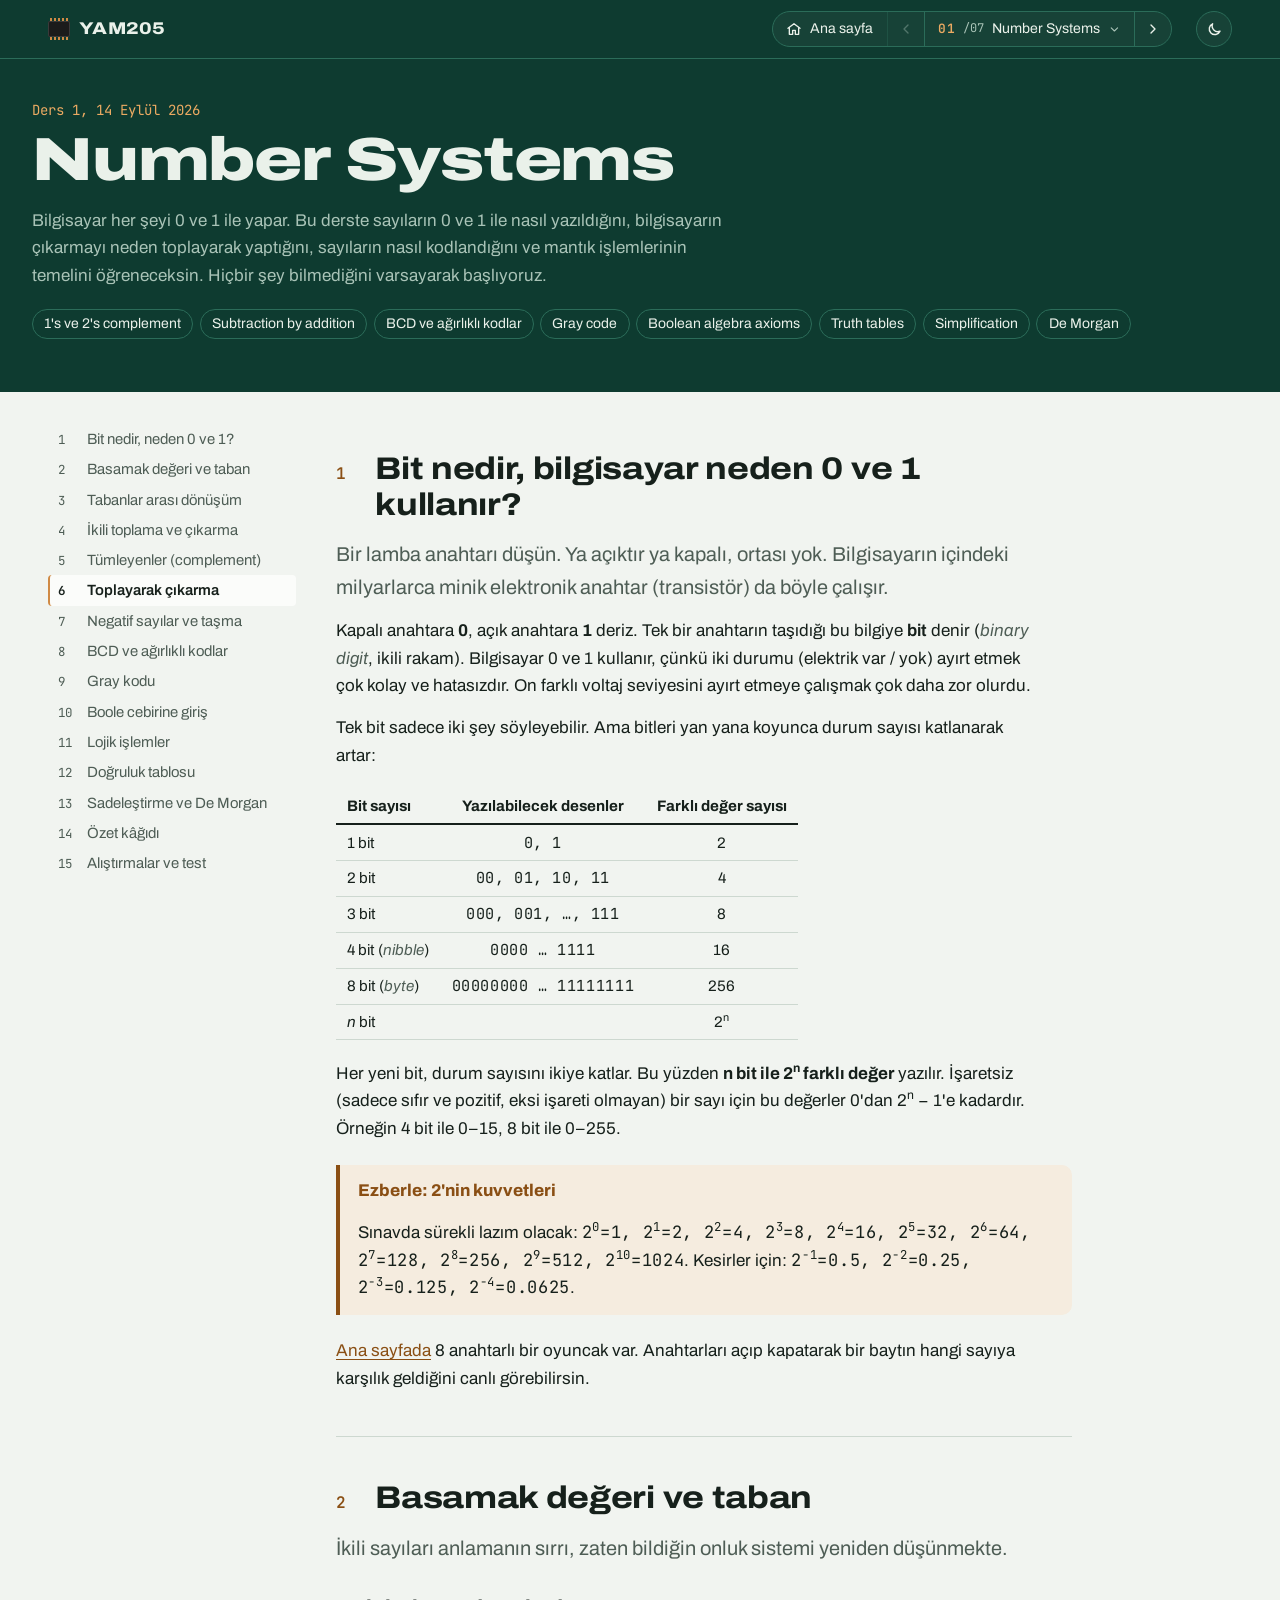
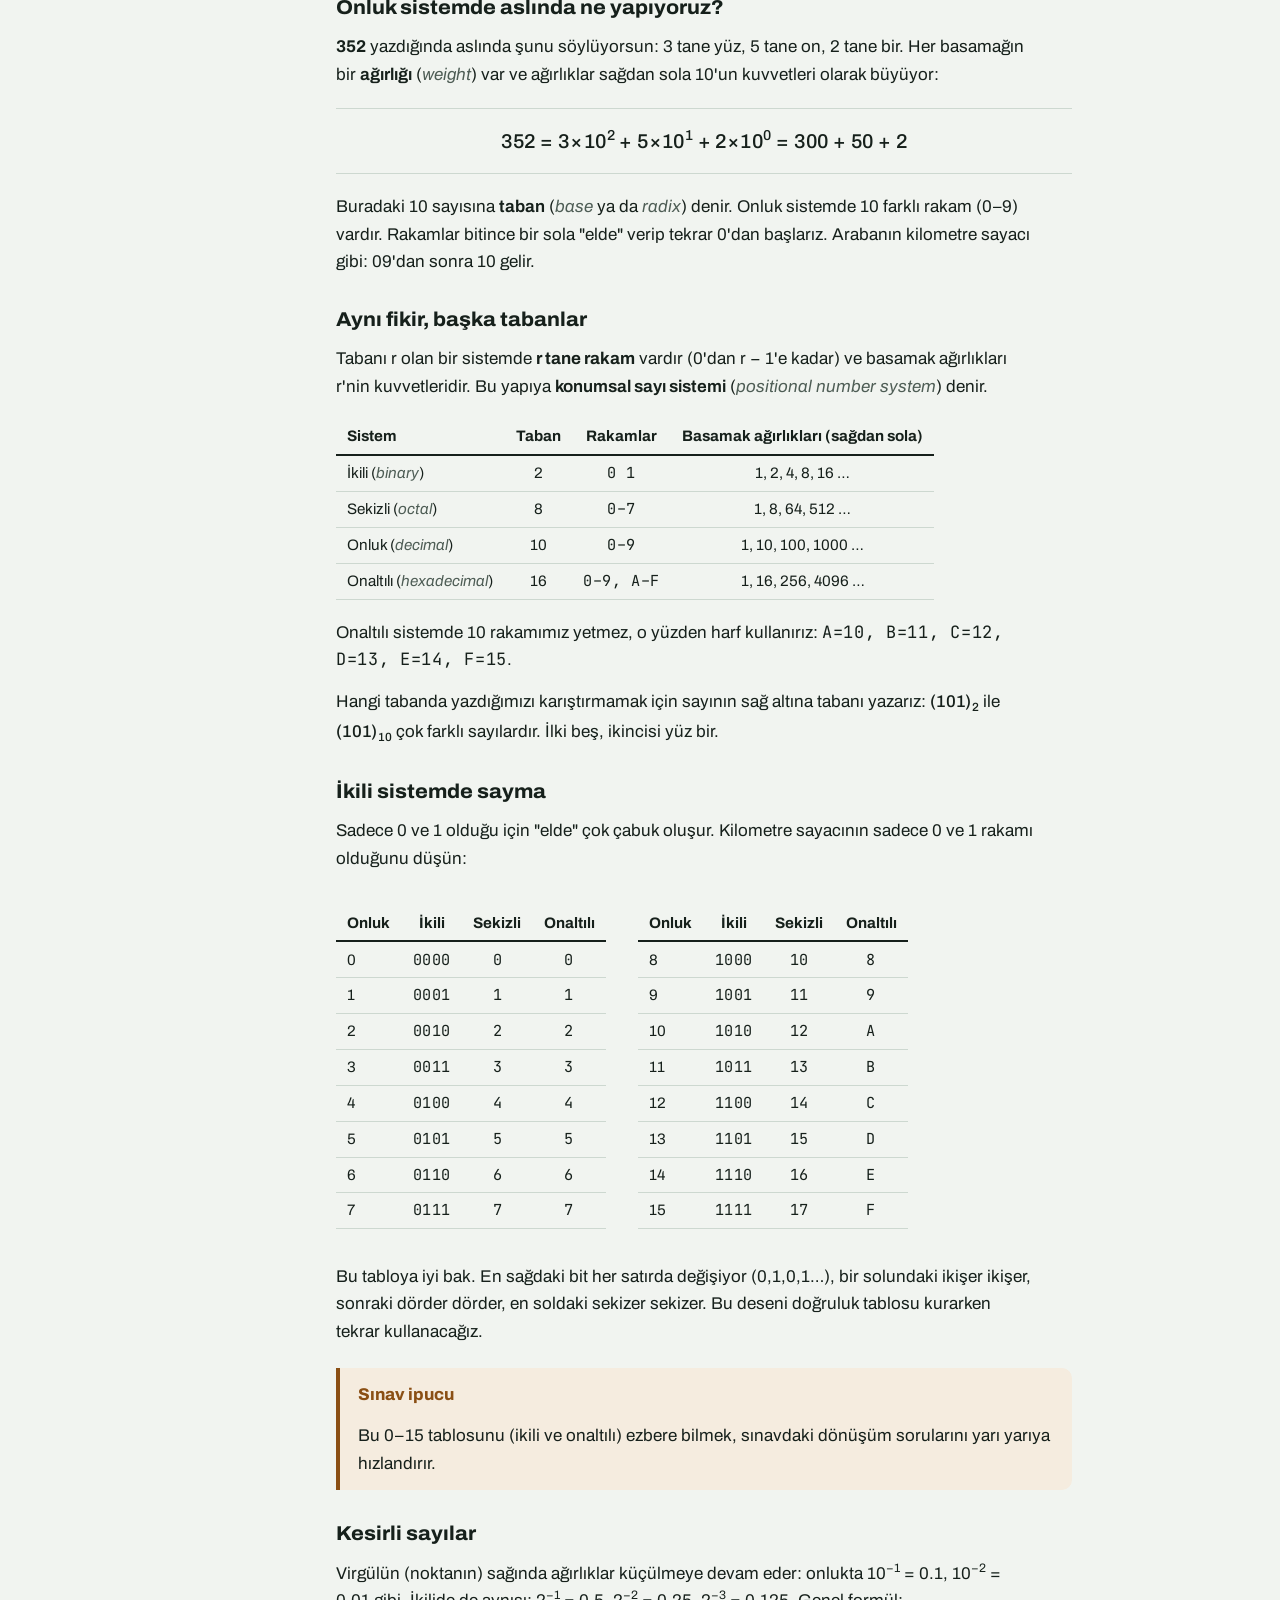
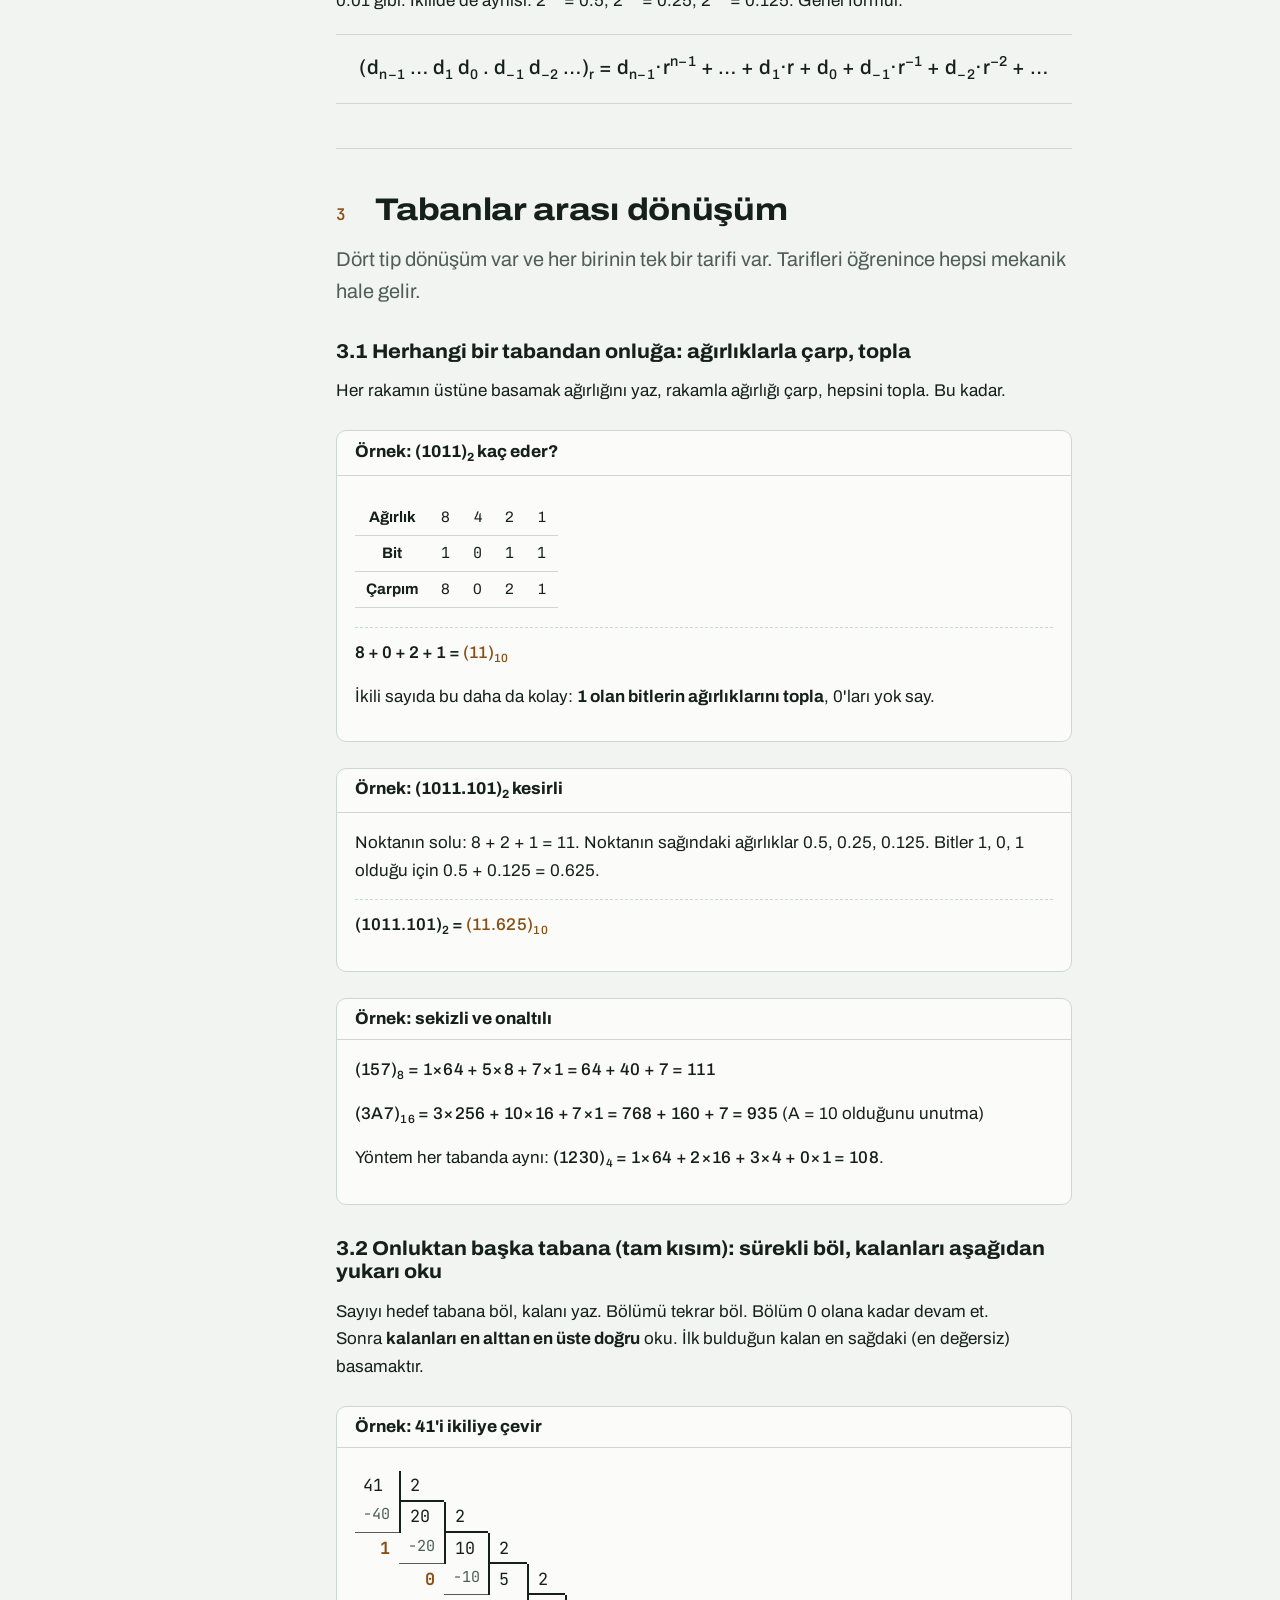
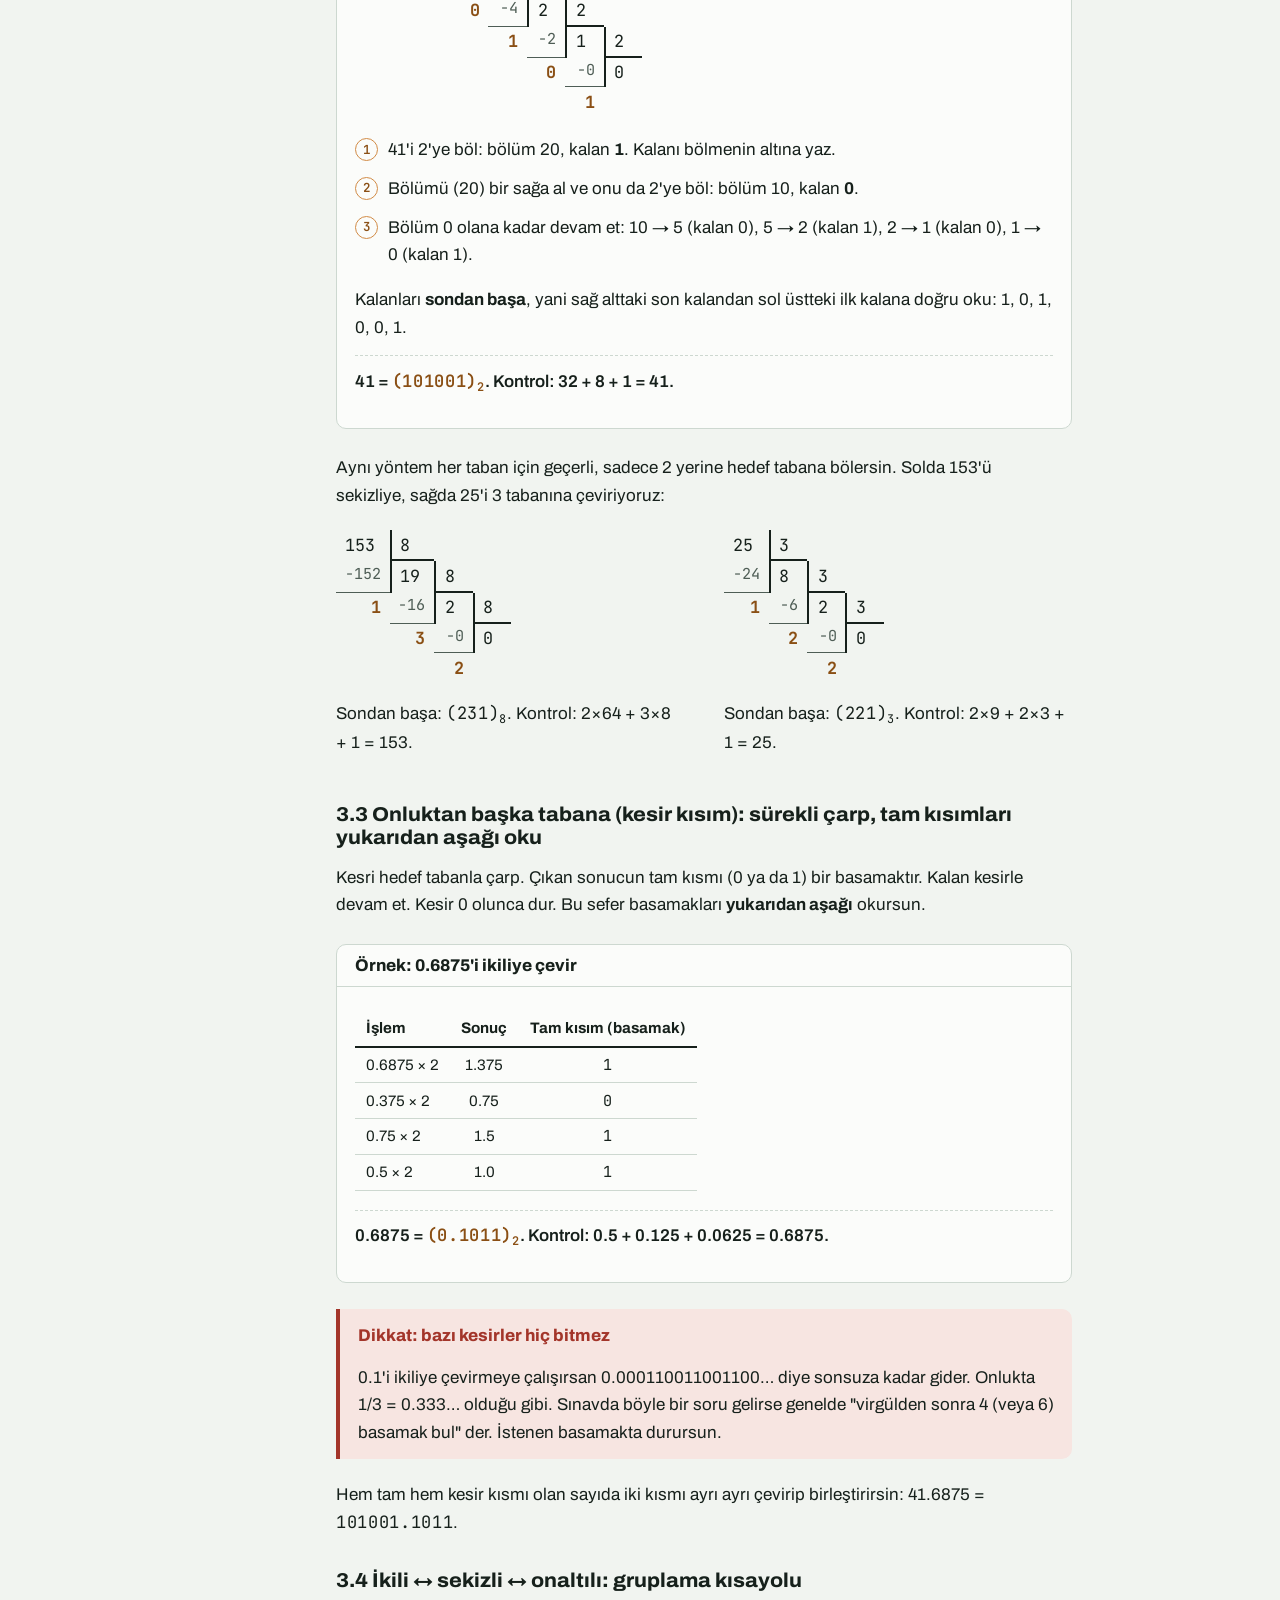
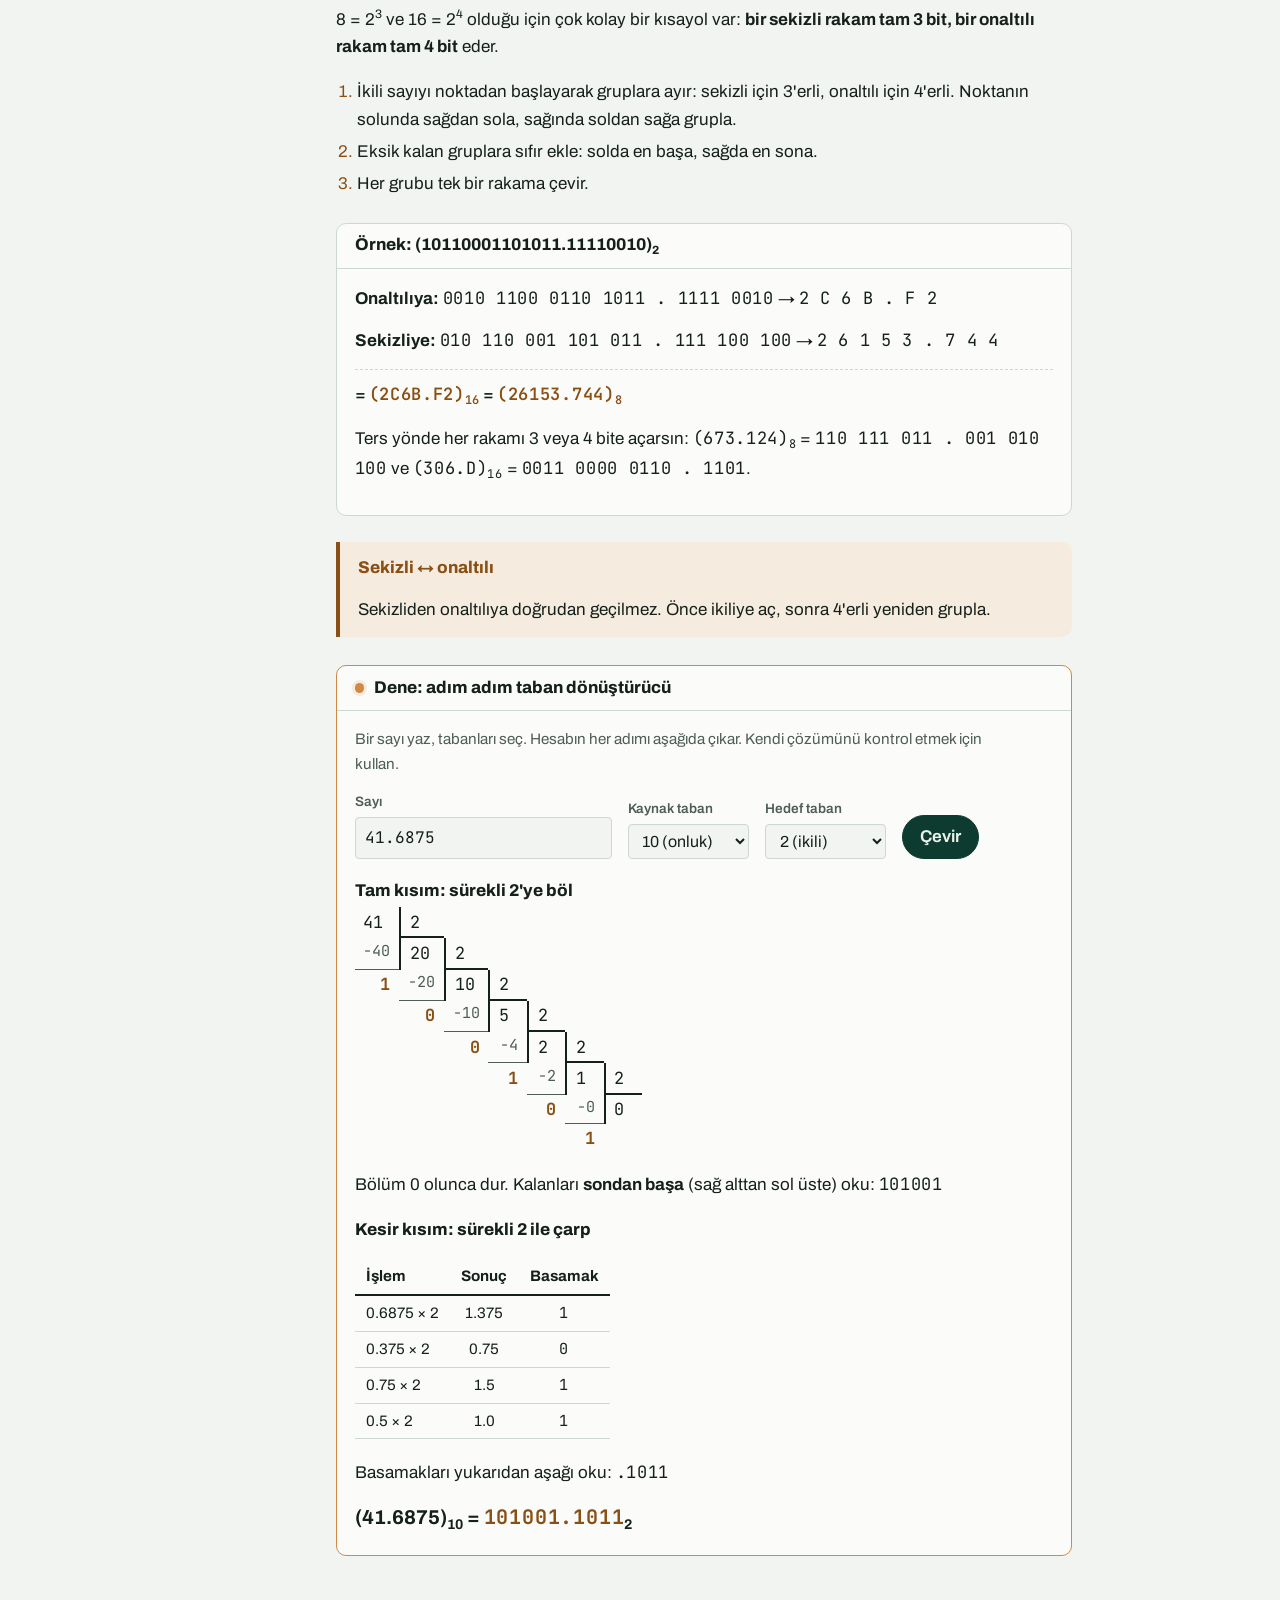
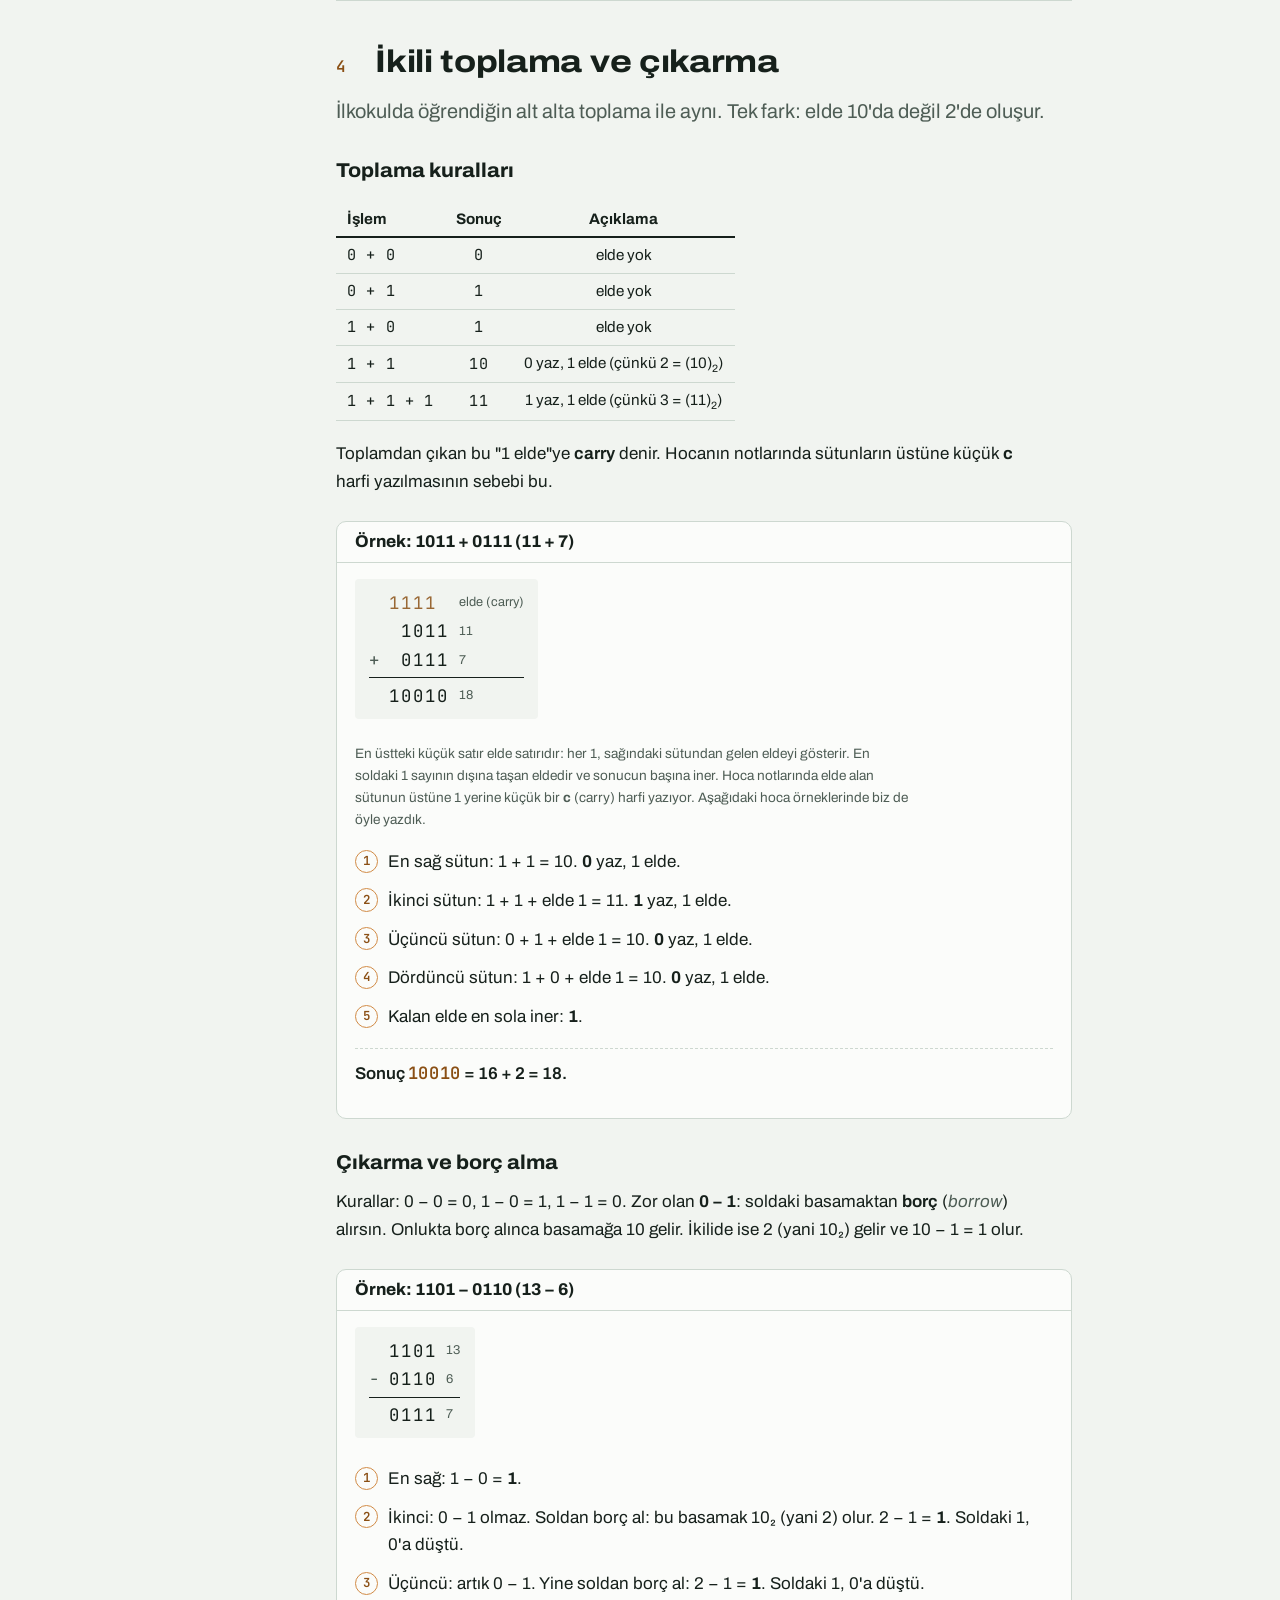
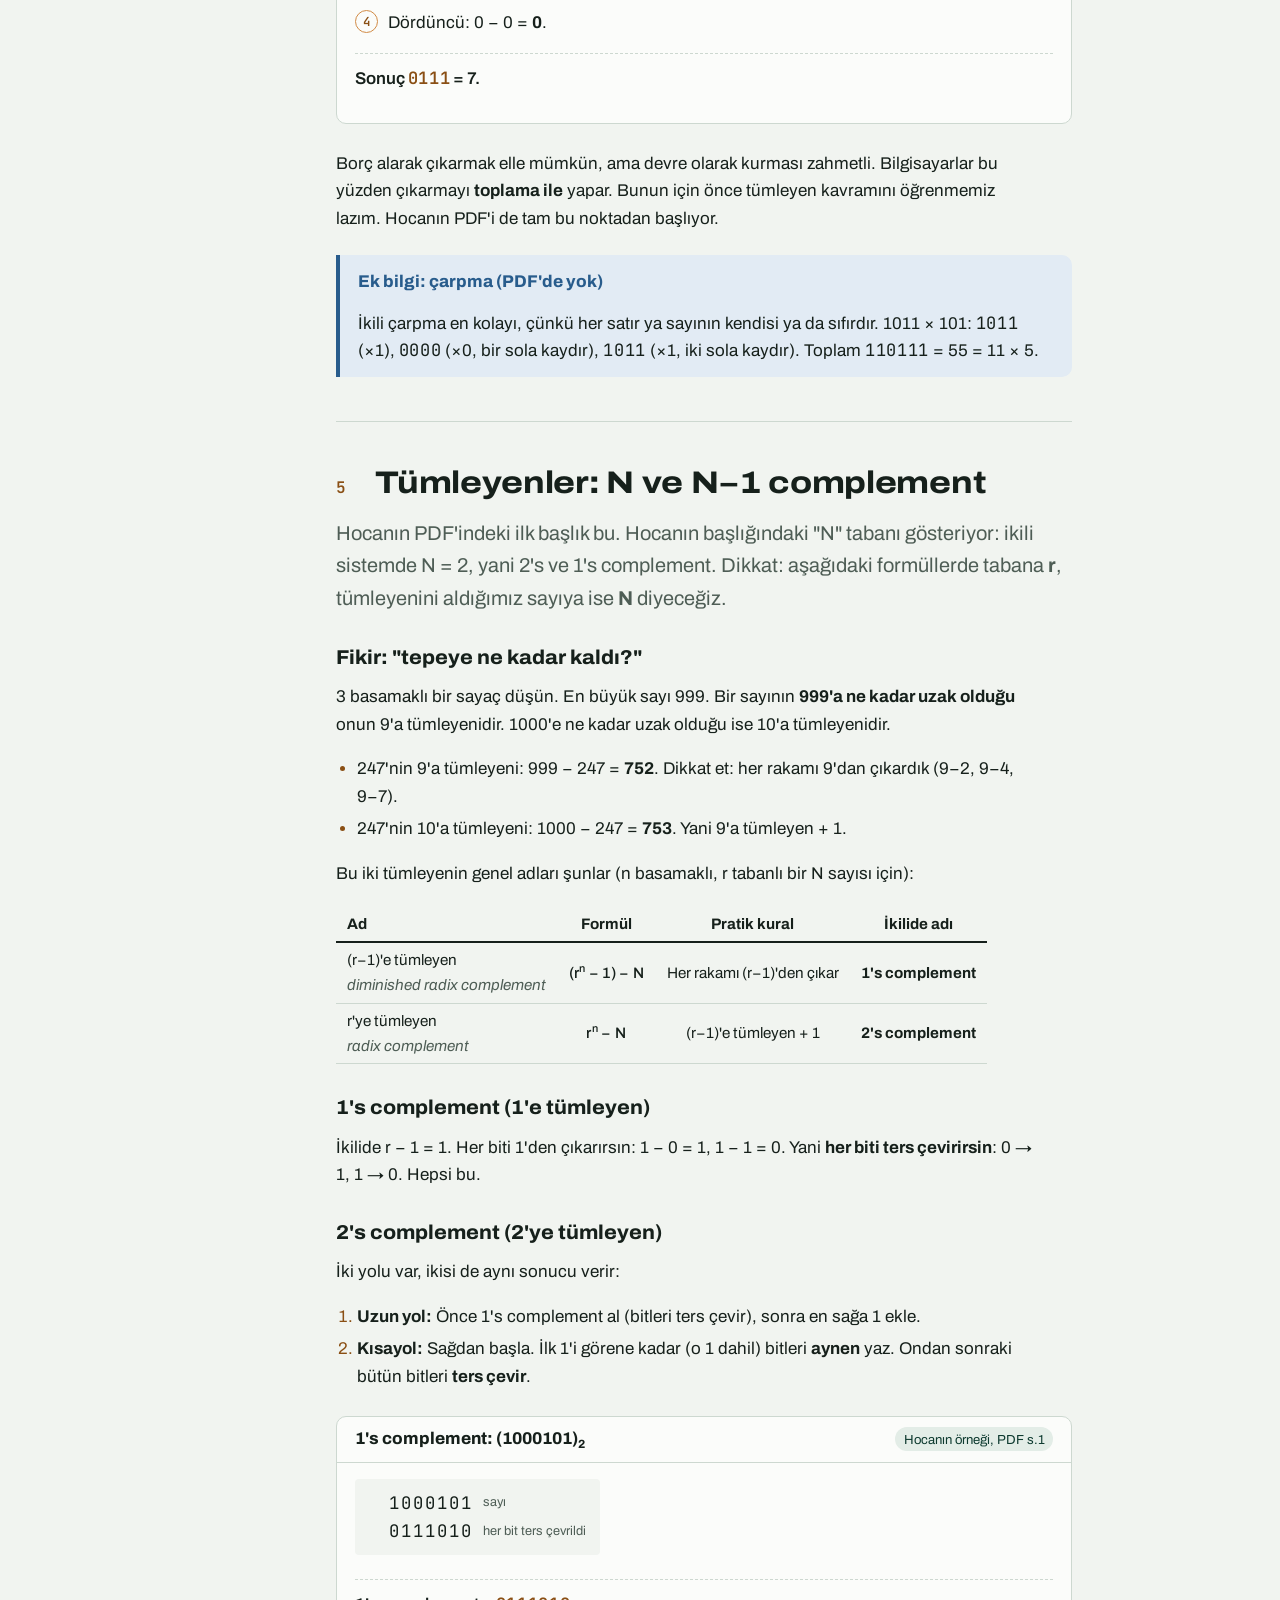
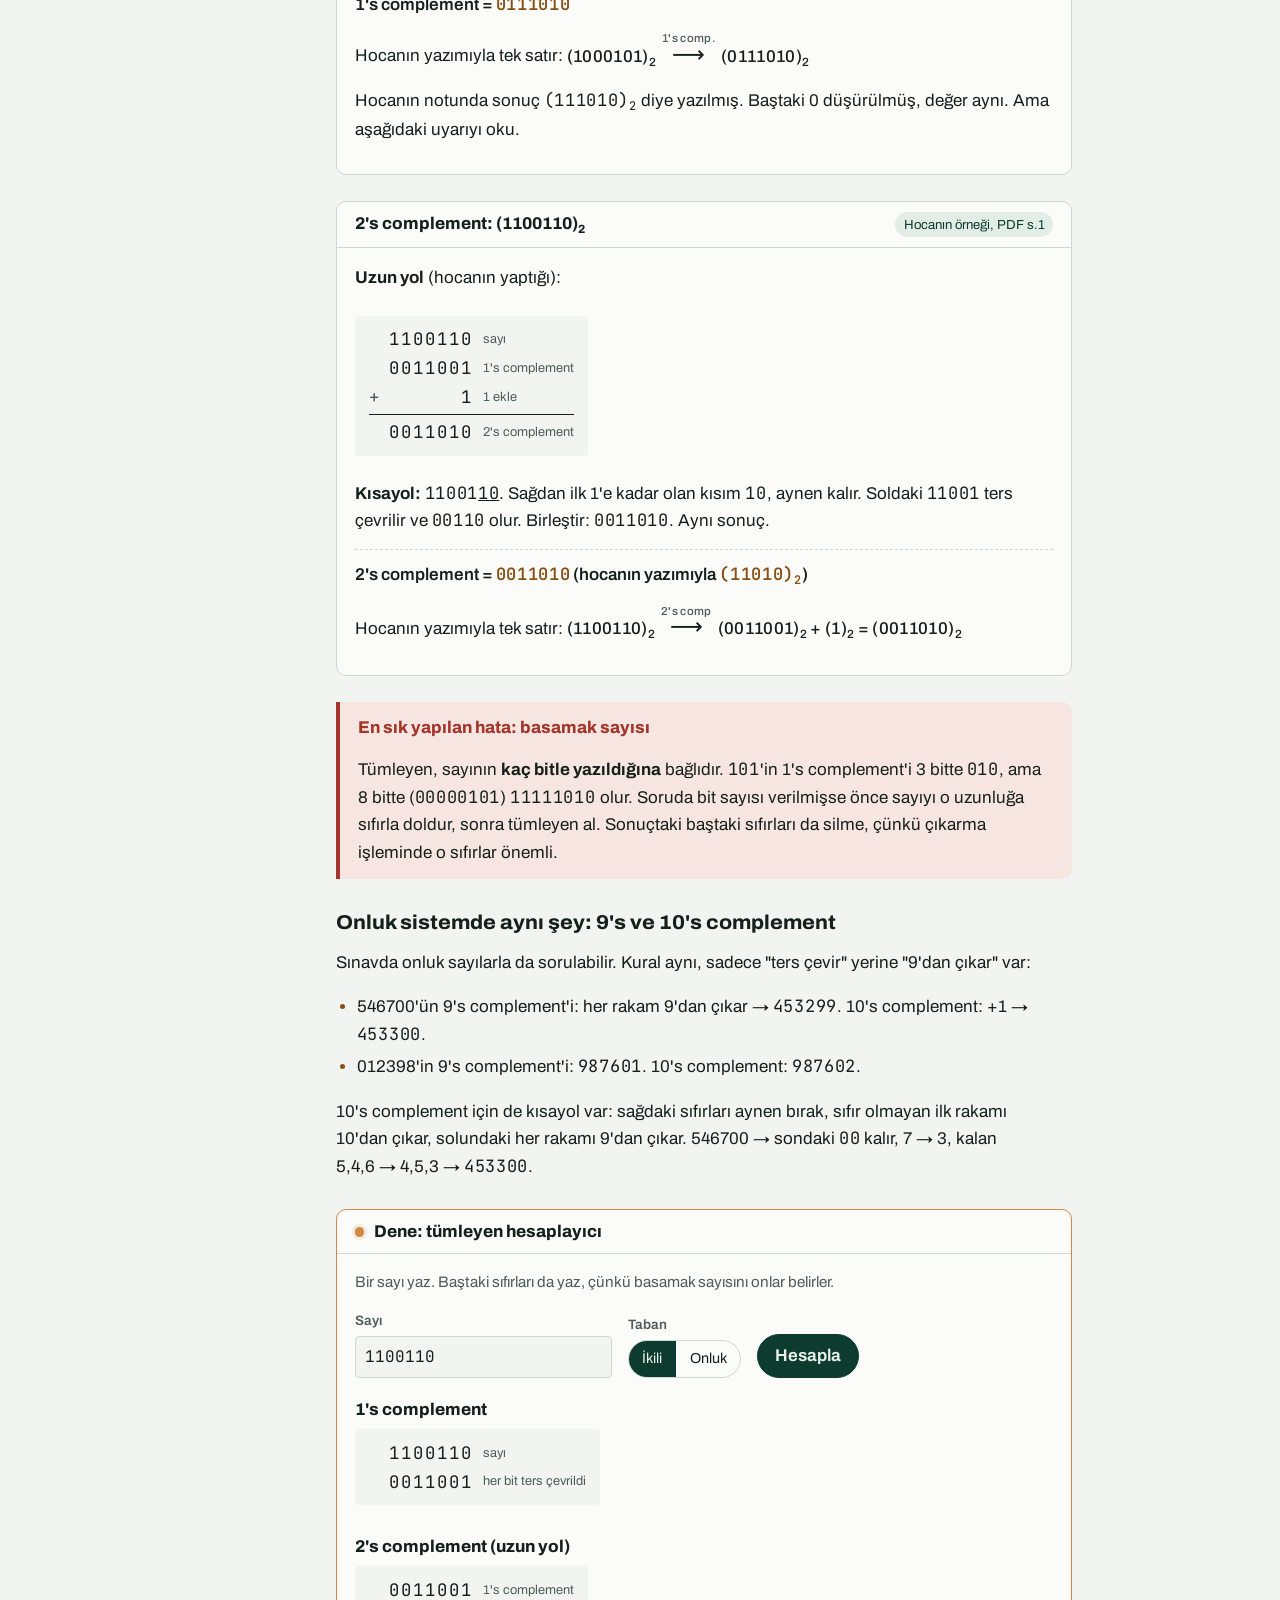
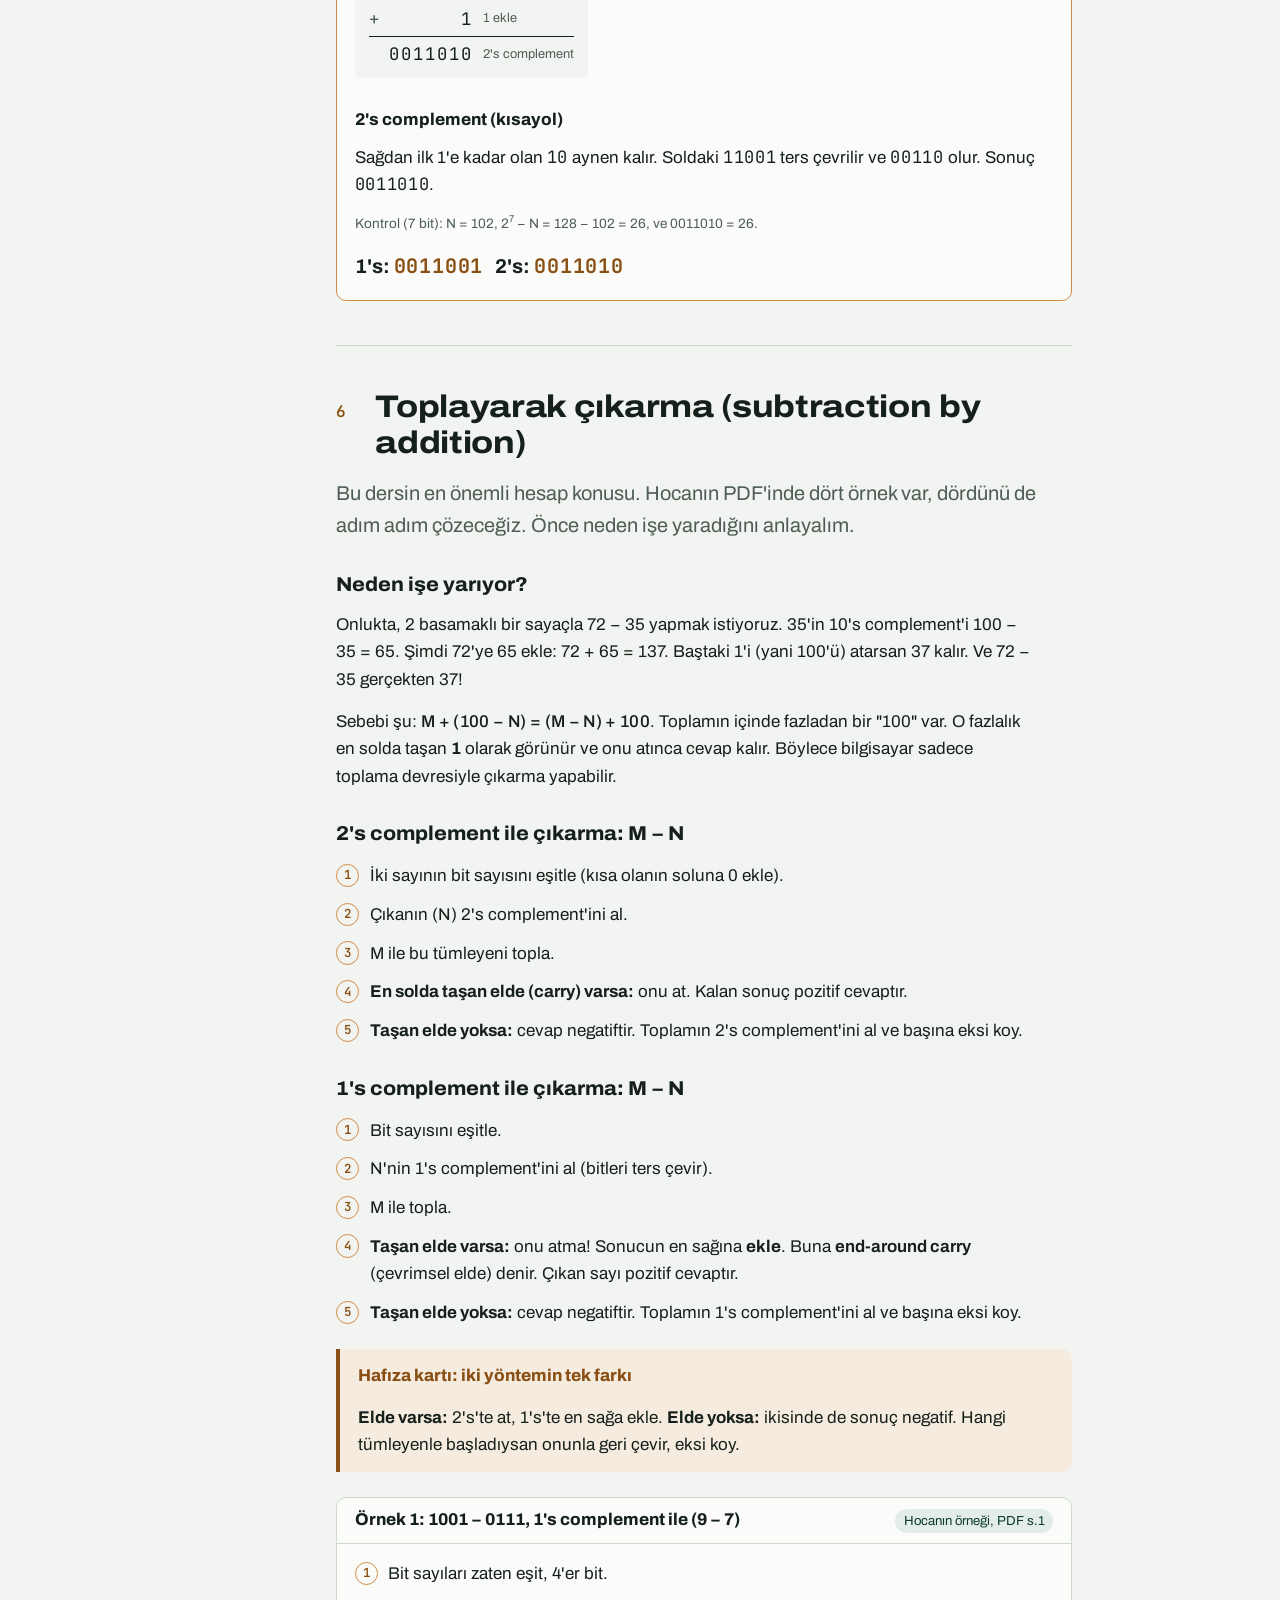
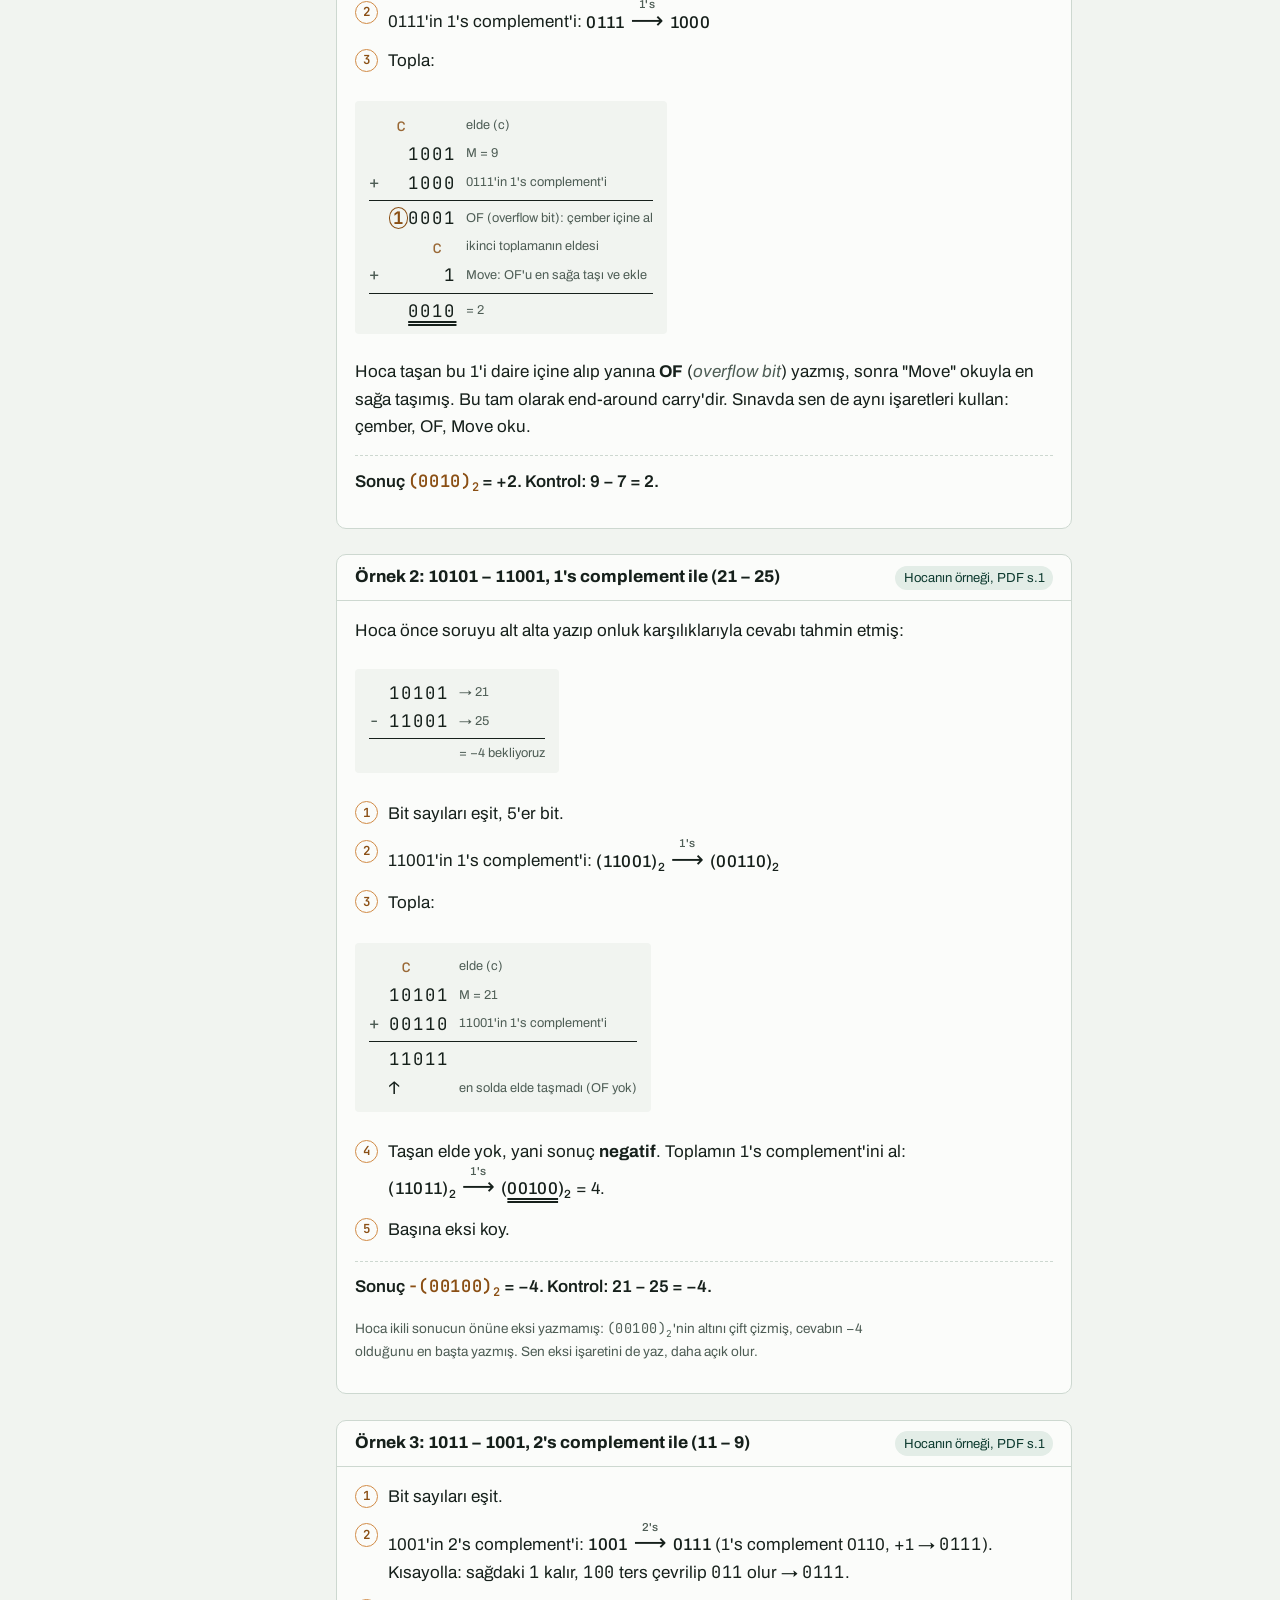
==== commit 97cf9de1: "Çözümler hocanın yazım biçimine uyarlandı - Onluktan ikiliye çevirme bölme merdiveniyle (örnekler ve" ====
--- a/lessons/01-sayi-sistemleri.html
+++ b/lessons/01-sayi-sistemleri.html
@@ -206,22 +206,21 @@
   <div class="example">
     <div class="example-head"><h4>Örnek: 41'i ikiliye çevir</h4></div>
     <div class="example-body">
-      <div class="table-wrap"><table class="data">
-        <thead><tr><th>İşlem</th><th>Bölüm</th><th>Kalan</th></tr></thead>
-        <tbody>
-          <tr><td>41 ÷ 2</td><td>20</td><td class="b">1</td></tr>
-          <tr><td>20 ÷ 2</td><td>10</td><td class="b">0</td></tr>
-          <tr><td>10 ÷ 2</td><td>5</td><td class="b">0</td></tr>
-          <tr><td>5 ÷ 2</td><td>2</td><td class="b">1</td></tr>
-          <tr><td>2 ÷ 2</td><td>1</td><td class="b">0</td></tr>
-          <tr><td>1 ÷ 2</td><td>0</td><td class="b">1</td></tr>
-        </tbody>
-      </table></div>
-      <p>Kalanları aşağıdan yukarı oku: 1, 0, 1, 0, 0, 1.</p>
+      <div data-ladder="41/2"></div>
+      <ol class="steps">
+        <li>41'i 2'ye böl: bölüm 20, kalan <b>1</b>. Kalanı bölmenin altına yaz.</li>
+        <li>Bölümü (20) bir sağa al ve onu da 2'ye böl: bölüm 10, kalan <b>0</b>.</li>
+        <li>Bölüm 0 olana kadar devam et: 10 → 5 (kalan 0), 5 → 2 (kalan 1), 2 → 1 (kalan 0), 1 → 0 (kalan 1).</li>
+      </ol>
+      <p>Kalanları <b>sondan başa</b>, yani sağ alttaki son kalandan sol üstteki ilk kalana doğru oku: 1, 0, 1, 0, 0, 1.</p>
       <p class="answer">41 = <span class="b">(101001)<sub>2</sub></span>. Kontrol: 32 + 8 + 1 = 41.</p>
     </div>
   </div>
-  <p>Aynı yöntem her taban için geçerli, sadece 2 yerine hedef tabana bölersin. Örneğin 153'ü sekizliye çevirelim: 153 ÷ 8 = 19 kalan 1, 19 ÷ 8 = 2 kalan 3, 2 ÷ 8 = 0 kalan 2. Aşağıdan yukarı: <span class="b">(231)<sub>8</sub></span>. Bir örnek daha, 25'i 3 tabanına: 25 ÷ 3 = 8 kalan 1, 8 ÷ 3 = 2 kalan 2, 2 ÷ 3 = 0 kalan 2 → <span class="b">(221)<sub>3</sub></span> (kontrol: 2×9 + 2×3 + 1 = 25). Kontrol: 2×64 + 3×8 + 1 = 153.</p>
+  <p>Aynı yöntem her taban için geçerli, sadece 2 yerine hedef tabana bölersin. Solda 153'ü sekizliye, sağda 25'i 3 tabanına çeviriyoruz:</p>
+  <div class="ladder-pair">
+    <div><div data-ladder="153/8"></div><p>Sondan başa: <span class="b">(231)<sub>8</sub></span>. Kontrol: 2×64 + 3×8 + 1 = 153.</p></div>
+    <div><div data-ladder="25/3"></div><p>Sondan başa: <span class="b">(221)<sub>3</sub></span>. Kontrol: 2×9 + 2×3 + 1 = 25.</p></div>
+  </div>
 
   <h3>3.3 Onluktan başka tabana (kesir kısım): sürekli çarp, tam kısımları yukarıdan aşağı oku</h3>
   <p>Kesri hedef tabanla çarp. Çıkan sonucun tam kısmı (0 ya da 1) bir basamaktır. Kalan kesirle devam et. Kesir 0 olunca dur. Bu sefer basamakları <b>yukarıdan aşağı</b> okursun.</p>
@@ -311,7 +310,7 @@
         <hr>
         <span class="l"></span><span class="v">10010</span><span class="c">18</span>
       </div>
-      <p class="hint">En üstteki küçük satır elde satırıdır: her 1, sağındaki sütundan gelen eldeyi gösterir. En soldaki 1 sayının dışına taşan eldedir ve sonucun başına iner.</p>
+      <p class="hint">En üstteki küçük satır elde satırıdır: her 1, sağındaki sütundan gelen eldeyi gösterir. En soldaki 1 sayının dışına taşan eldedir ve sonucun başına iner. Hoca notlarında elde alan sütunun üstüne 1 yerine küçük bir <b>c</b> (carry) harfi yazıyor. Aşağıdaki hoca örneklerinde biz de öyle yazdık.</p>
       <ol class="steps">
         <li>En sağ sütun: 1 + 1 = 10. <b>0</b> yaz, 1 elde.</li>
         <li>İkinci sütun: 1 + 1 + elde 1 = 11. <b>1</b> yaz, 1 elde.</li>
@@ -389,6 +388,7 @@
         <span class="l"></span><span class="v">0111010</span><span class="c">her bit ters çevrildi</span>
       </div>
       <p class="answer">1's complement = <span class="b">0111010</span></p>
+      <p>Hocanın yazımıyla tek satır: <span class="m">(1000101)<sub>2</sub><span class="arr" data-l="1's comp."></span>(0111010)<sub>2</sub></span></p>
       <p>Hocanın notunda sonuç <span class="b">(111010)<sub>2</sub></span> diye yazılmış. Baştaki 0 düşürülmüş, değer aynı. Ama aşağıdaki uyarıyı oku.</p>
     </div>
   </div>
@@ -406,6 +406,7 @@
       </div>
       <p><b>Kısayol:</b> <span class="b">11001<u>10</u></span>. Sağdan ilk 1'e kadar olan kısım <span class="b">10</span>, aynen kalır. Soldaki <span class="b">11001</span> ters çevrilir ve <span class="b">00110</span> olur. Birleştir: <span class="b">0011010</span>. Aynı sonuç.</p>
       <p class="answer">2's complement = <span class="b">0011010</span> (hocanın yazımıyla <span class="b">(11010)<sub>2</sub></span>)</p>
+      <p>Hocanın yazımıyla tek satır: <span class="m">(1100110)<sub>2</sub><span class="arr" data-l="2's comp"></span>(0011001)<sub>2</sub> + (1)<sub>2</sub> = (0011010)<sub>2</sub></span></p>
     </div>
   </div>
 
@@ -474,19 +475,21 @@
     <div class="example-body">
       <ol class="steps">
         <li>Bit sayıları zaten eşit, 4'er bit.</li>
-        <li>0111'in 1's complement'i: <span class="b">1000</span>.</li>
+        <li>0111'in 1's complement'i: <span class="m">0111<span class="arr" data-l="1's"></span>1000</span></li>
         <li>Topla:</li>
       </ol>
       <div class="calc">
+        <span class="l"></span><span class="v carry">c    </span><span class="c">elde (c)</span>
         <span class="l"></span><span class="v">1001</span><span class="c">M = 9</span>
         <span class="l">+</span><span class="v">1000</span><span class="c">0111'in 1's complement'i</span>
         <hr>
-        <span class="l"></span><span class="v"><span class="hl">1</span>0001</span><span class="c">en solda elde taştı</span>
-        <span class="l">+</span><span class="v">1</span><span class="c">taşan 1'i en sağa ekle</span>
+        <span class="l"></span><span class="v"><span class="circ hl">1</span>0001</span><span class="c">OF (overflow bit): çember içine al</span>
+        <span class="l"></span><span class="v carry">  c </span><span class="c">ikinci toplamanın eldesi</span>
+        <span class="l">+</span><span class="v">1</span><span class="c">Move: OF'u en sağa taşı ve ekle</span>
         <hr>
-        <span class="l"></span><span class="v">0010</span><span class="c">= 2</span>
-      </div>
-      <p>Hoca taşan bu 1'e <b>OF</b> (<span class="en">overflow bit</span>) demiş ve "Move" okuyla en sağa taşımış. Bu tam olarak end-around carry'dir.</p>
+        <span class="l"></span><span class="v"><span class="dbl">0010</span></span><span class="c">= 2</span>
+      </div>
+      <p>Hoca taşan bu 1'i daire içine alıp yanına <b>OF</b> (<span class="en">overflow bit</span>) yazmış, sonra "Move" okuyla en sağa taşımış. Bu tam olarak end-around carry'dir. Sınavda sen de aynı işaretleri kullan: çember, OF, Move oku.</p>
       <p class="answer">Sonuç <span class="b">(0010)<sub>2</sub></span> = +2. Kontrol: 9 − 7 = 2.</p>
     </div>
   </div>
@@ -494,24 +497,32 @@
   <div class="example">
     <div class="example-head"><h4>Örnek 2: 10101 − 11001, 1's complement ile (21 − 25)</h4><span class="src">Hocanın örneği, PDF s.1</span></div>
     <div class="example-body">
-      <p>Cevabın −4 çıkmasını bekliyoruz, çünkü küçükten büyük çıkıyor.</p>
+      <p>Hoca önce soruyu alt alta yazıp onluk karşılıklarıyla cevabı tahmin etmiş:</p>
+      <div class="calc">
+        <span class="l"></span><span class="v">10101</span><span class="c">→ 21</span>
+        <span class="l">−</span><span class="v">11001</span><span class="c">→ 25</span>
+        <hr>
+        <span class="l"></span><span class="v"></span><span class="c">= −4 bekliyoruz</span>
+      </div>
       <ol class="steps">
         <li>Bit sayıları eşit, 5'er bit.</li>
-        <li>11001'in 1's complement'i: <span class="b">00110</span>.</li>
+        <li>11001'in 1's complement'i: <span class="m">(11001)<sub>2</sub><span class="arr" data-l="1's"></span>(00110)<sub>2</sub></span></li>
         <li>Topla:</li>
       </ol>
       <div class="calc">
-        <span class="l"></span><span class="v carry"> 1   </span><span class="c">elde</span>
+        <span class="l"></span><span class="v carry"> c   </span><span class="c">elde (c)</span>
         <span class="l"></span><span class="v">10101</span><span class="c">M = 21</span>
         <span class="l">+</span><span class="v">00110</span><span class="c">11001'in 1's complement'i</span>
         <hr>
-        <span class="l"></span><span class="v">11011</span><span class="c">en solda elde taşmadı</span>
+        <span class="l"></span><span class="v">11011</span><span class="c"></span>
+        <span class="l"></span><span class="v">↑    </span><span class="c">en solda elde taşmadı (OF yok)</span>
       </div>
       <ol class="steps" start="4">
-        <li>Taşan elde yok, yani sonuç <b>negatif</b>. Toplamın 1's complement'ini al: <span class="b">11011</span> → <span class="b">00100</span> = 4.</li>
+        <li>Taşan elde yok, yani sonuç <b>negatif</b>. Toplamın 1's complement'ini al: <span class="m">(11011)<sub>2</sub><span class="arr" data-l="1's"></span>(<span class="dbl">00100</span>)<sub>2</sub></span> = 4.</li>
         <li>Başına eksi koy.</li>
       </ol>
       <p class="answer">Sonuç <span class="b">−(00100)<sub>2</sub></span> = −4. Kontrol: 21 − 25 = −4.</p>
+      <p class="hint">Hoca ikili sonucun önüne eksi yazmamış: <span class="b">(00100)<sub>2</sub></span>'nin altını çift çizmiş, cevabın −4 olduğunu en başta yazmış. Sen eksi işaretini de yaz, daha açık olur.</p>
     </div>
   </div>
 
@@ -520,15 +531,15 @@
     <div class="example-body">
       <ol class="steps">
         <li>Bit sayıları eşit.</li>
-        <li>1001'in 2's complement'i: 1's complement 0110, +1 → <span class="b">0111</span>. Kısayolla: sağdaki <span class="b">1</span> kalır, <span class="b">100</span> ters çevrilip <span class="b">011</span> olur → <span class="b">0111</span>.</li>
+        <li>1001'in 2's complement'i: <span class="m">1001<span class="arr" data-l="2's"></span>0111</span> (1's complement 0110, +1 → <span class="b">0111</span>). Kısayolla: sağdaki <span class="b">1</span> kalır, <span class="b">100</span> ters çevrilip <span class="b">011</span> olur → <span class="b">0111</span>.</li>
         <li>Topla:</li>
       </ol>
       <div class="calc">
-        <span class="l"></span><span class="v carry">1111 </span><span class="c">elde (hocanın "ccc"si)</span>
+        <span class="l"></span><span class="v carry">ccc </span><span class="c">elde (hocanın "ccc"si)</span>
         <span class="l"></span><span class="v">1011</span><span class="c">M = 11</span>
         <span class="l">+</span><span class="v">0111</span><span class="c">1001'in 2's complement'i</span>
         <hr>
-        <span class="l"></span><span class="v"><span class="strike">1</span>0010</span><span class="c">taşan 1'i at</span>
+        <span class="l"></span><span class="v"><span class="strike">1</span><span class="dbl">0010</span></span><span class="c">taşan 1'i üstünü çizerek at</span>
       </div>
       <p class="answer">Sonuç <span class="b">(0010)<sub>2</sub></span> = +2. Kontrol: 11 − 9 = 2.</p>
     </div>
@@ -539,21 +550,23 @@
     <div class="example-body">
       <ol class="steps">
         <li>Bit sayıları eşit.</li>
-        <li>1011'in 2's complement'i: 1's complement 0100, +1 → <span class="b">0101</span>.</li>
+        <li>1011'in 2's complement'i: <span class="m">1011<span class="arr" data-l="2's"></span>0101</span> (1's complement 0100, +1 → <span class="b">0101</span>).</li>
         <li>Topla:</li>
       </ol>
       <div class="calc">
-        <span class="l"></span><span class="v carry">   1 </span><span class="c">elde</span>
+        <span class="l"></span><span class="v carry">  c </span><span class="c">elde (c)</span>
         <span class="l"></span><span class="v">1001</span><span class="c">M = 9</span>
         <span class="l">+</span><span class="v">0101</span><span class="c">1011'in 2's complement'i</span>
         <hr>
-        <span class="l"></span><span class="v">1110</span><span class="c">elde taşmadı</span>
+        <span class="l"></span><span class="v"><span class="dbl">1110</span></span><span class="c"></span>
+        <span class="l"></span><span class="v">↑   </span><span class="c">en solda elde taşmadı (OF yok)</span>
       </div>
       <ol class="steps" start="4">
-        <li>Taşan elde yok, yani sonuç <b>negatif</b>. 1110'un 2's complement'i: 0001 + 1 = <span class="b">0010</span> = 2.</li>
+        <li>Taşan elde yok, yani sonuç <b>negatif</b>. 1110'un 2's complement'i (0001 + 1): <span class="m">(1110)<span class="arr" data-l="2's"></span><span class="circ">(0010)<sub>2</sub></span></span> = 2.</li>
         <li>Başına eksi koy.</li>
       </ol>
       <p class="answer">Sonuç <span class="b">−(0010)<sub>2</sub></span> = −2. Kontrol: 9 − 11 = −2.</p>
+      <p class="hint">Hoca da önce soruyu alt alta yazıp (1001 → 9, 1011 → 11, = −2) cevabı tahmin etmiş, sonunda <span class="b">(0010)<sub>2</sub></span>'yi daire içine almış. Sen önüne eksi işaretini de yaz.</p>
     </div>
   </div>
 
@@ -644,6 +657,7 @@
   <p>Bir 2's complement sayının değerini bulmak için en soldaki bitin ağırlığını <b>negatif</b> say: <span class="b">1101</span> = −8 + 4 + 0 + 1 = −3.</p>
 
   <h3>Taşma (overflow)</h3>
+  <p class="hint">Dikkat: buradaki "overflow", hocanın "OF" dediği taşan elde biti değildir. Hocanın OF'u sadece en soldan dışarı taşan elde. Buradaki taşma ise işaretli sonucun ayrılan bitlere sığmaması.</p>
   <p>İki işaretli sayıyı toplarken sonuç ayrılan bitlere sığmayabilir. 4 bitte 6 + 3 = 9, ama 4 bitte en büyük sayı +7:</p>
   <div class="calc-row">
     <div class="calc">
@@ -674,7 +688,7 @@
   <div class="example">
     <div class="example-head"><h4>Rakam rakam BCD</h4><span class="src">Hocanın örneği, PDF s.1–2</span></div>
     <div class="example-body">
-      <p><span class="m">7 → <span class="b">0111</span></span> (4+2+1) ve <span class="m">9 → <span class="b">1001</span></span> (8+1)</p>
+      <p><span class="m">7<span class="arr" data-l="BCD"></span><span class="b">0111</span></span> (4+2+1) ve <span class="m">9<span class="arr" data-l="BCD"></span><span class="b">1001</span></span> (8+1)</p>
       <p>Çok basamaklı sayıda her rakamı ayrı çevir: 396 → <span class="b">0011 1001 0110</span>.</p>
     </div>
   </div>
@@ -741,7 +755,7 @@
     <div class="example-head"><h4>3 bitlik Gray kodu tablosu</h4><span class="src">Hocanın tablosu, PDF s.2</span></div>
     <div class="example-body">
       <div class="table-wrap"><table class="tt">
-        <thead><tr><th>Onluk</th><th>İkili</th><th class="out">Gray</th></tr></thead>
+        <thead><tr><th>Dec</th><th>BCD</th><th class="out">Gray</th></tr></thead>
         <tbody>
           <tr><td>0</td><td>000</td><td class="out">000</td></tr>
           <tr><td>1</td><td>001</td><td class="out">001</td></tr>
@@ -754,7 +768,7 @@
         </tbody>
       </table></div>
       <p>Gray sütununda yukarıdan aşağı in. Her satırda sadece bir bit değişiyor. Sondan başa (100 → 000) dönerken de tek bit değişiyor.</p>
-      <p>Hocanın tablosunda orta sütunun başlığı "BCD". 0–7 arası için BCD ile düz ikili aynı olduğundan sorun yok, ama aslında bu sütun düz ikilidir.</p>
+      <p>Başlıkları hocanın tablosundaki gibi yazdık: Dec (onluk), BCD, Gray. 0–7 arası için BCD ile düz ikili aynı olduğundan sorun yok, ama aslında orta sütun düz ikilidir.</p>
     </div>
   </div>
 
@@ -1260,7 +1274,7 @@
     <li><span class="m">(110101)<sub>2</sub></span> sayısını onluğa çevir.
       <details class="solution"><summary>Çözümü göster</summary><p>Ağırlıklar 32 16 8 4 2 1. 1 olan bitler: 32 + 16 + 4 + 1 = <b>53</b>.</p></details></li>
     <li>77 sayısını ikiliye çevir.
-      <details class="solution"><summary>Çözümü göster</summary><p>77÷2 = 38 k1, 38÷2 = 19 k0, 19÷2 = 9 k1, 9÷2 = 4 k1, 4÷2 = 2 k0, 2÷2 = 1 k0, 1÷2 = 0 k1. Aşağıdan yukarı: <span class="b">1001101</span>. Kontrol: 64 + 8 + 4 + 1 = 77.</p></details></li>
+      <details class="solution"><summary>Çözümü göster</summary><div data-ladder="77/2"></div><p>Kalanları sondan başa oku: <span class="b">1001101</span>. Kontrol: 64 + 8 + 4 + 1 = 77.</p></details></li>
     <li>0.375 sayısını ikiliye çevir.
       <details class="solution"><summary>Çözümü göster</summary><p>0.375×2 = 0.75 → 0, 0.75×2 = 1.5 → 1, 0.5×2 = 1.0 → 1. Yukarıdan aşağı: <span class="b">0.011</span>. Kontrol: 0.25 + 0.125 = 0.375.</p></details></li>
     <li><span class="m">(2F)<sub>16</sub></span> sayısını ikiliye ve onluğa çevir.
@@ -1270,13 +1284,13 @@
     <li>4250 sayısının (4 basamak) 9's ve 10's complement'ini bul.
       <details class="solution"><summary>Çözümü göster</summary><p>9's: 9−4, 9−2, 9−5, 9−0 → <span class="b">5749</span>. 10's: +1 → <span class="b">5750</span>.</p></details></li>
     <li><span class="b">1100 − 0101</span> işlemini 2's complement ile yap.
-      <details class="solution"><summary>Çözümü göster</summary><p>0101'in 2's complement'i <span class="b">1011</span>. 1100 + 1011 = <span class="b">1 0111</span>. Elde var, at → <span class="b">0111</span> = +7. Kontrol: 12 − 5 = 7.</p></details></li>
+      <details class="solution"><summary>Çözümü göster</summary><p><span class="m">0101<span class="arr" data-l="2's"></span>1011</span></p><div class="calc"><span class="l"></span><span class="v carry">c    </span><span class="c">elde</span><span class="l"></span><span class="v">1100</span><span class="c">12</span><span class="l">+</span><span class="v">1011</span><span class="c"></span><hr><span class="l"></span><span class="v"><span class="strike">1</span><span class="dbl">0111</span></span><span class="c">taşan 1'i at</span></div><p>Elde var, sonuç pozitif: <span class="b">0111</span> = +7. Kontrol: 12 − 5 = 7.</p></details></li>
     <li><span class="b">0101 − 1100</span> işlemini 2's complement ile yap.
-      <details class="solution"><summary>Çözümü göster</summary><p>1100'ün 2's complement'i <span class="b">0100</span>. 0101 + 0100 = <span class="b">1001</span>. Elde yok, sonuç negatif. 1001'in 2's complement'i <span class="b">0111</span> → <b>−0111</b> = −7. Kontrol: 5 − 12 = −7.</p></details></li>
+      <details class="solution"><summary>Çözümü göster</summary><p><span class="m">1100<span class="arr" data-l="2's"></span>0100</span></p><div class="calc"><span class="l"></span><span class="v carry">c   </span><span class="c">elde</span><span class="l"></span><span class="v">0101</span><span class="c">5</span><span class="l">+</span><span class="v">0100</span><span class="c"></span><hr><span class="l"></span><span class="v">1001</span><span class="c"></span><span class="l"></span><span class="v">↑   </span><span class="c">OF yok: negatif</span></div><p><span class="m">(1001)<span class="arr" data-l="2's"></span><span class="circ">(0111)<sub>2</sub></span></span> → <b>−0111</b> = −7. Kontrol: 5 − 12 = −7.</p></details></li>
     <li><span class="b">1010 − 0011</span> işlemini 1's complement ile yap.
-      <details class="solution"><summary>Çözümü göster</summary><p>0011'in 1's complement'i <span class="b">1100</span>. 1010 + 1100 = <span class="b">1 0110</span>. Elde var, en sağa ekle: 0110 + 1 = <span class="b">0111</span> = +7. Kontrol: 10 − 3 = 7.</p></details></li>
+      <details class="solution"><summary>Çözümü göster</summary><p><span class="m">0011<span class="arr" data-l="1's"></span>1100</span></p><div class="calc"><span class="l"></span><span class="v carry">c    </span><span class="c">elde</span><span class="l"></span><span class="v">1010</span><span class="c">10</span><span class="l">+</span><span class="v">1100</span><span class="c"></span><hr><span class="l"></span><span class="v"><span class="circ hl">1</span>0110</span><span class="c">OF</span><span class="l">+</span><span class="v">1</span><span class="c">Move</span><hr><span class="l"></span><span class="v"><span class="dbl">0111</span></span><span class="c">= +7</span></div><p>Kontrol: 10 − 3 = 7.</p></details></li>
     <li><span class="b">0011 − 1010</span> işlemini 1's complement ile yap.
-      <details class="solution"><summary>Çözümü göster</summary><p>1010'un 1's complement'i <span class="b">0101</span>. 0011 + 0101 = <span class="b">1000</span>. Elde yok, sonuç negatif. 1000'in 1's complement'i <span class="b">0111</span> → <b>−0111</b> = −7. Kontrol: 3 − 10 = −7.</p></details></li>
+      <details class="solution"><summary>Çözümü göster</summary><p><span class="m">1010<span class="arr" data-l="1's"></span>0101</span></p><div class="calc"><span class="l"></span><span class="v carry">ccc </span><span class="c">elde</span><span class="l"></span><span class="v">0011</span><span class="c">3</span><span class="l">+</span><span class="v">0101</span><span class="c"></span><hr><span class="l"></span><span class="v">1000</span><span class="c"></span><span class="l"></span><span class="v">↑   </span><span class="c">OF yok: negatif</span></div><p><span class="m">(1000)<span class="arr" data-l="1's"></span><span class="circ">(0111)<sub>2</sub></span></span> → <b>−0111</b> = −7. Kontrol: 3 − 10 = −7.</p></details></li>
     <li>2026 sayısını BCD ile yaz.
       <details class="solution"><summary>Çözümü göster</summary><p>2 → 0010, 0 → 0000, 2 → 0010, 6 → 0110 → <span class="b">0010 0000 0010 0110</span>.</p></details></li>
     <li>7 rakamını 4812 kodunda yaz.
--- a/assets/css/style.css
+++ b/assets/css/style.css
@@ -729,3 +729,39 @@
 .content sup { font-size: .72em; line-height: 0; }
 .circuit > .wire-legend { padding: 0 1.1rem .8rem; }
 .tt td.miss { background: color-mix(in srgb, var(--bad) 16%, transparent); color: var(--bad); font-weight: 700; }
+
+/* Bölme merdiveni */
+.ladder-wrap { overflow-x: auto; padding: .4rem 0 .2rem; }
+.ladder { display: inline-grid; grid-auto-columns: minmax(2.4rem, auto); font-family: var(--mono); font-size: 1.05rem; line-height: 1.55; }
+.ladder > span { padding: .1rem .55rem; white-space: nowrap; }
+.ladder .ld-dv { border-left: 2px solid var(--ink); border-bottom: 2px solid var(--ink); }
+.ladder .ld-qt { border-left: 2px solid var(--ink); }
+.ladder .ld-sub { color: var(--muted); font-size: .9em; border-bottom: 1px solid var(--muted); text-align: right; }
+.ladder .ld-rem { color: var(--copper-ink); font-weight: 700; text-align: right; }
+.ladder .ld-rem small { font-weight: 400; font-size: .7em; margin-left: .15em; }
+.ladder-pair { display: flex; flex-wrap: wrap; gap: .5rem 2.5rem; }
+.ladder-pair > div { flex: 1 1 15rem; min-width: 0; }
+
+/* ---------- Hocanın yazım biçimi için ortak parçalar ---------- */
+/* Sınav yazımı kutusu: <div class="note exam"><span class="note-title">Sınavda hocanın yazdığı gibi</span>…</div> */
+.note.exam { border-color: var(--ink); background: color-mix(in srgb, var(--ink) 5%, transparent); }
+.note.exam .note-title { color: var(--ink); }
+/* Daire içine alınmış rakam (OF biti): <span class="circ">1</span> */
+.circ { display: inline-block; border: 1.6px solid currentColor; border-radius: 50%; padding: 0 .22em; line-height: 1.15; letter-spacing: 0; }
+/* Çift alt çizgi (hocanın sonucun altını iki kez çizmesi): <span class="dbl">001</span> */
+.dbl { text-decoration: underline double; text-underline-offset: .22em; text-decoration-thickness: 1.5px; }
+/* Kutu içinde son cevap: <span class="boxed">F = Ā + B̄</span> */
+.boxed { display: inline-block; border: 2px solid var(--ink); border-radius: 3px; padding: .05em .45em; }
+/* Üstü etiketli ok: <span class="arr" data-l="1's comp."></span> */
+.arr { display: inline-block; text-align: center; margin: 0 .35em; line-height: 1; }
+.arr::before { content: attr(data-l); display: block; margin-bottom: -.1em; font-size: .68em; color: var(--muted); font-family: var(--font); white-space: nowrap; }
+.arr::after { content: "⟶"; font-size: 1.35em; }
+/* Altına not düşülen parça (ör. (1 + B) altına "1"): <span class="ub" data-u="1">(1 + B)</span> */
+.ub { display: inline-block; text-align: center; vertical-align: top; }
+.ub::after { content: attr(data-u); display: block; text-align: center; font-size: .72em; color: var(--copper-ink); border-top: 1.5px solid currentColor; border-radius: 0 0 40% 40%; padding: 0 .4em; line-height: 1.3; margin-top: .1em; }
+/* Satır satır eşitlik zinciri: <div class="formula chain"><span class="m">F = …</span><span class="m">= …</span></div> */
+.formula.chain { display: flex; flex-direction: column; align-items: flex-start; gap: .35rem; }
+/* Tabloda sadece açıklama amaçlı sütun (sınavda yazılmaz): <th class="help">…</th> */
+.tt th.help, .tt td.help, .data th.help, .data td.help { color: var(--muted); font-family: var(--font); font-size: .85em; font-weight: 400; border-left: 1px dashed var(--rule); }
+/* Tablo üstünde giriş/çıkış grup başlığı: <tr class="grp"><th colspan="3">Inputs</th>…</tr> */
+.tt tr.grp th { font-size: .78em; font-weight: 600; color: var(--muted); border-bottom: 0; padding-bottom: 0; }
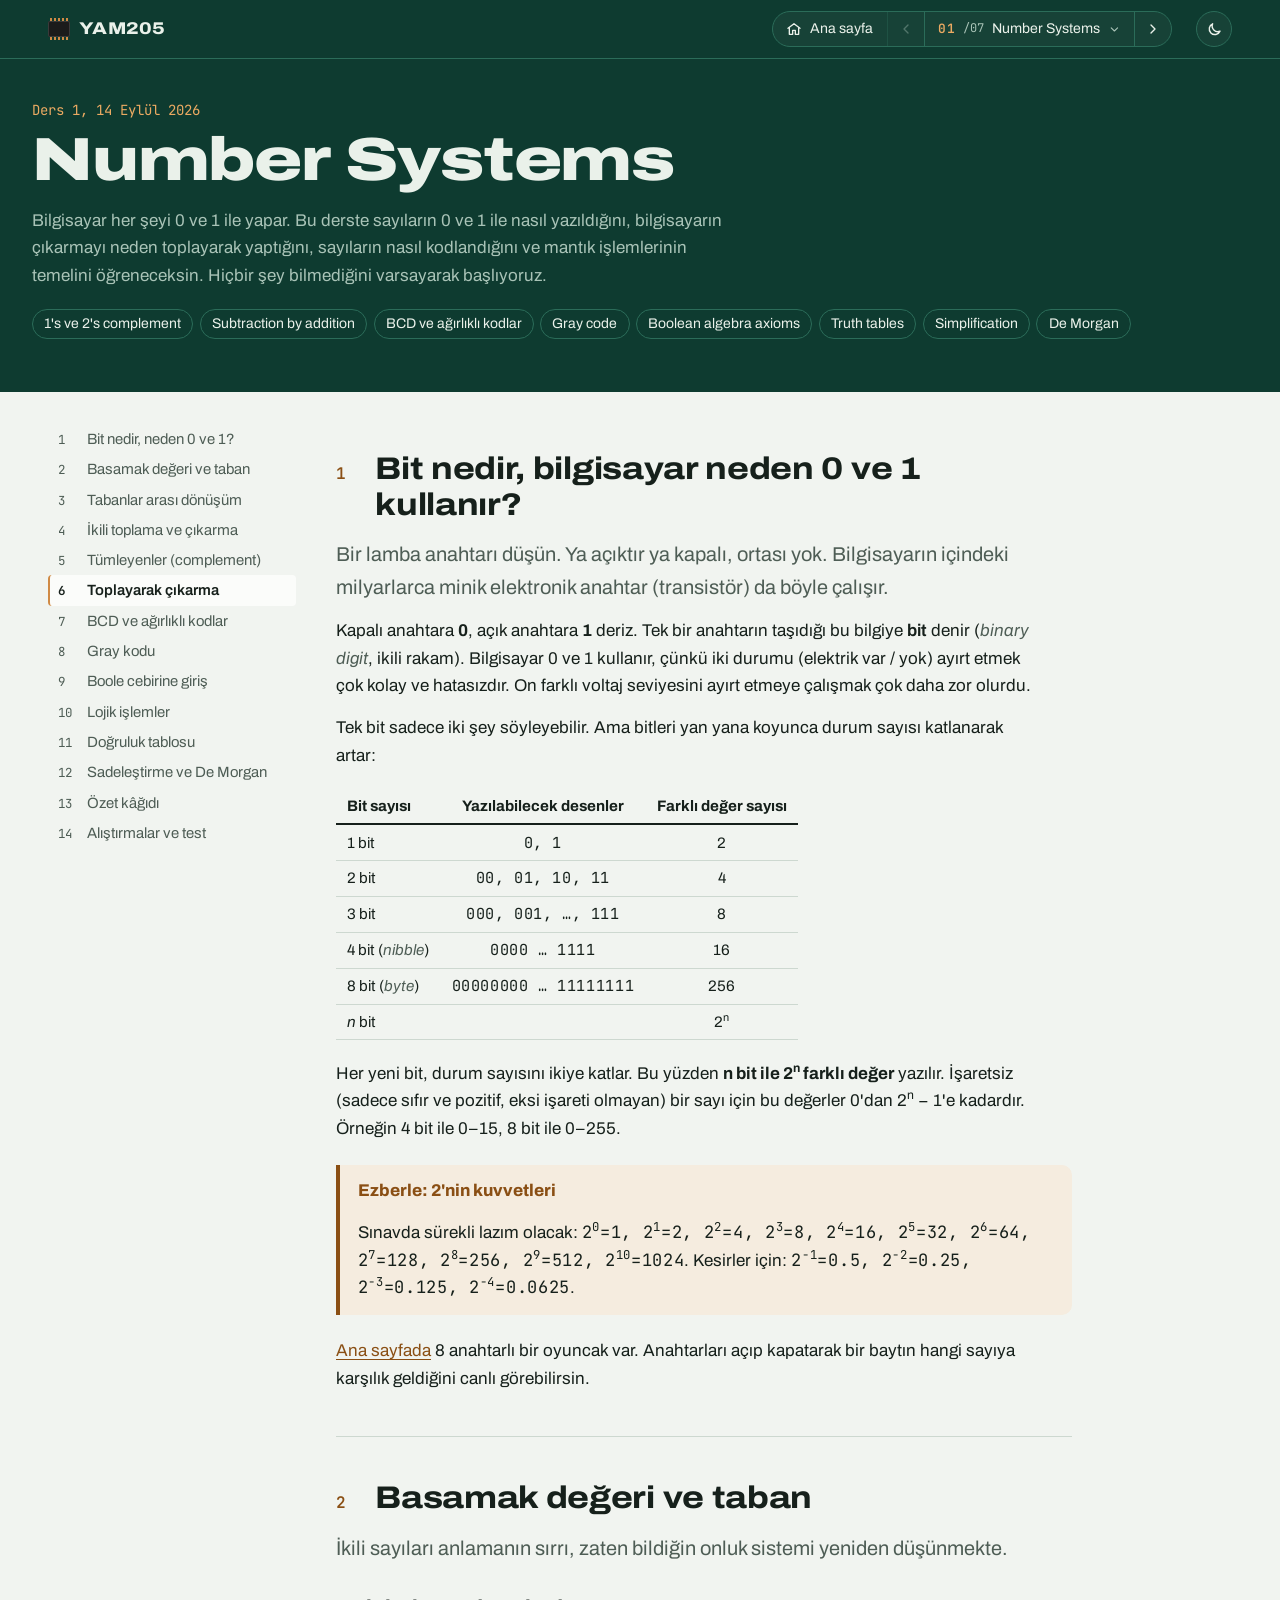
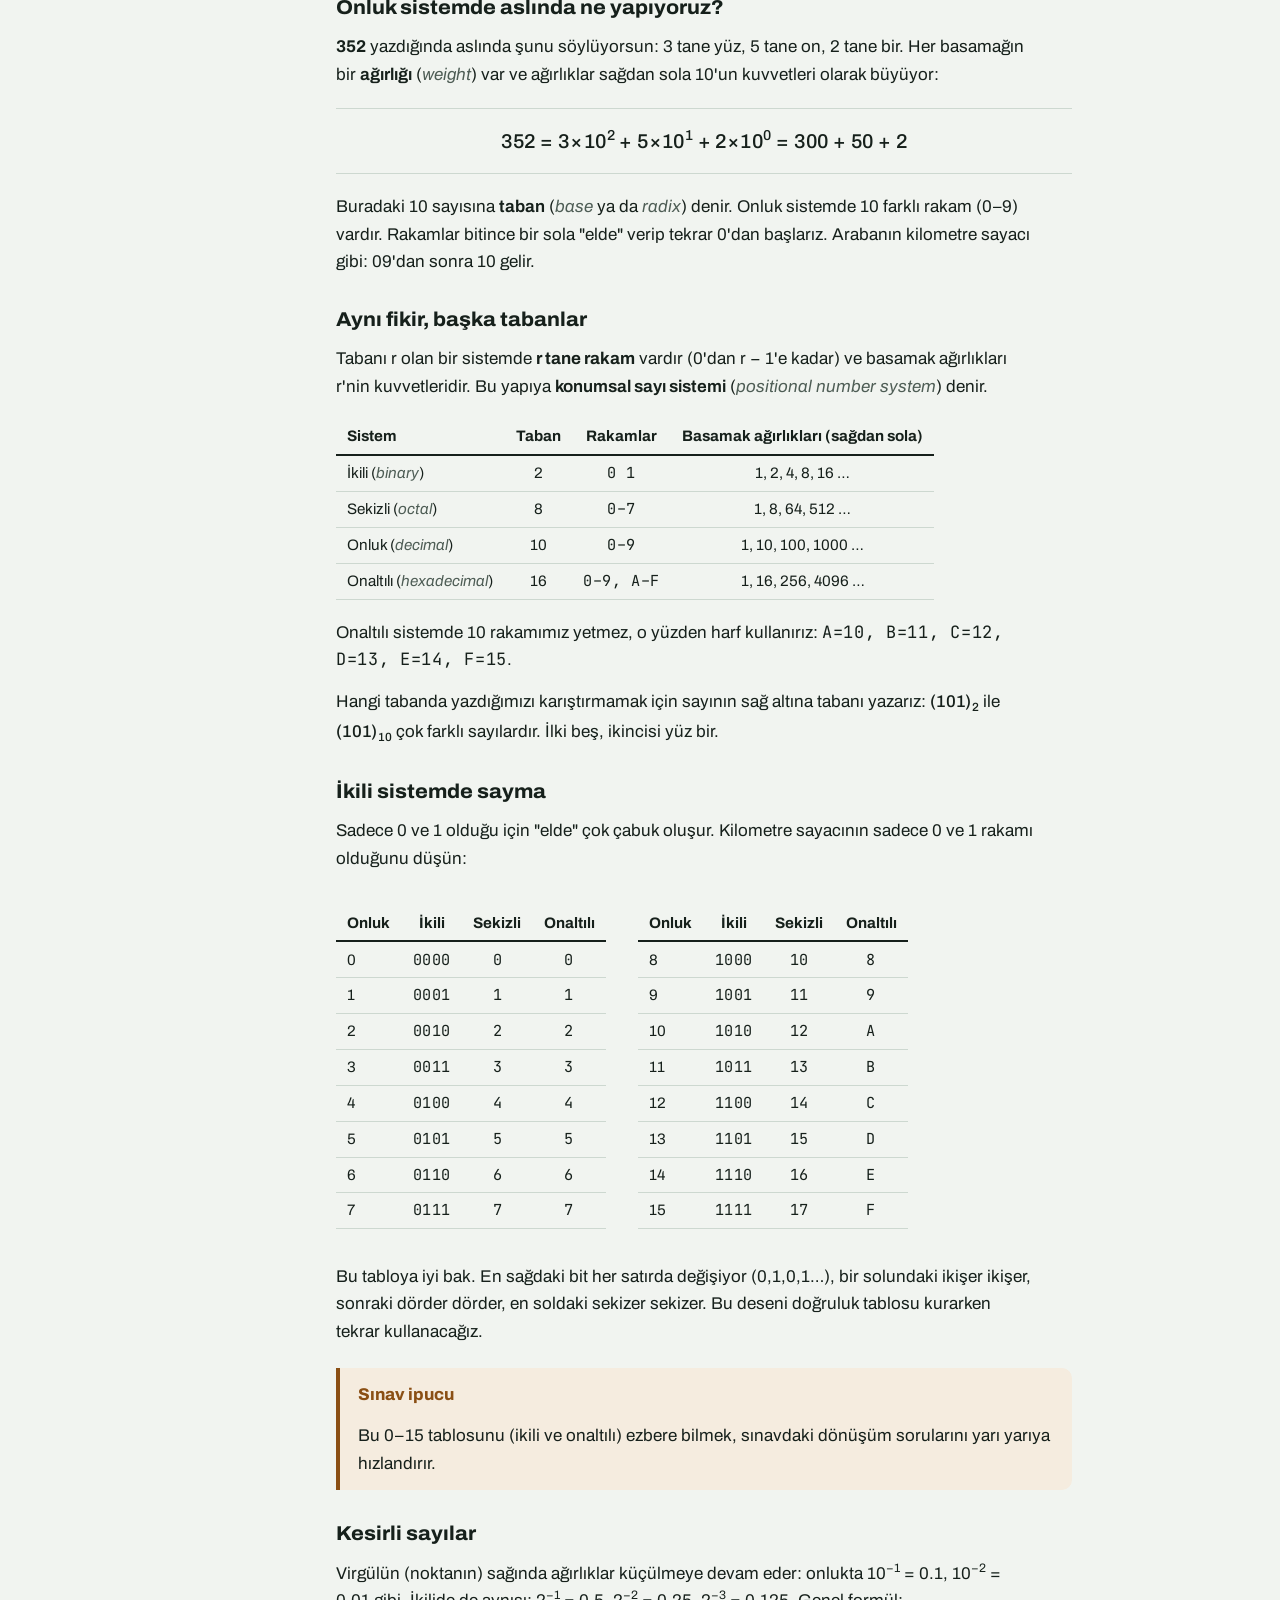
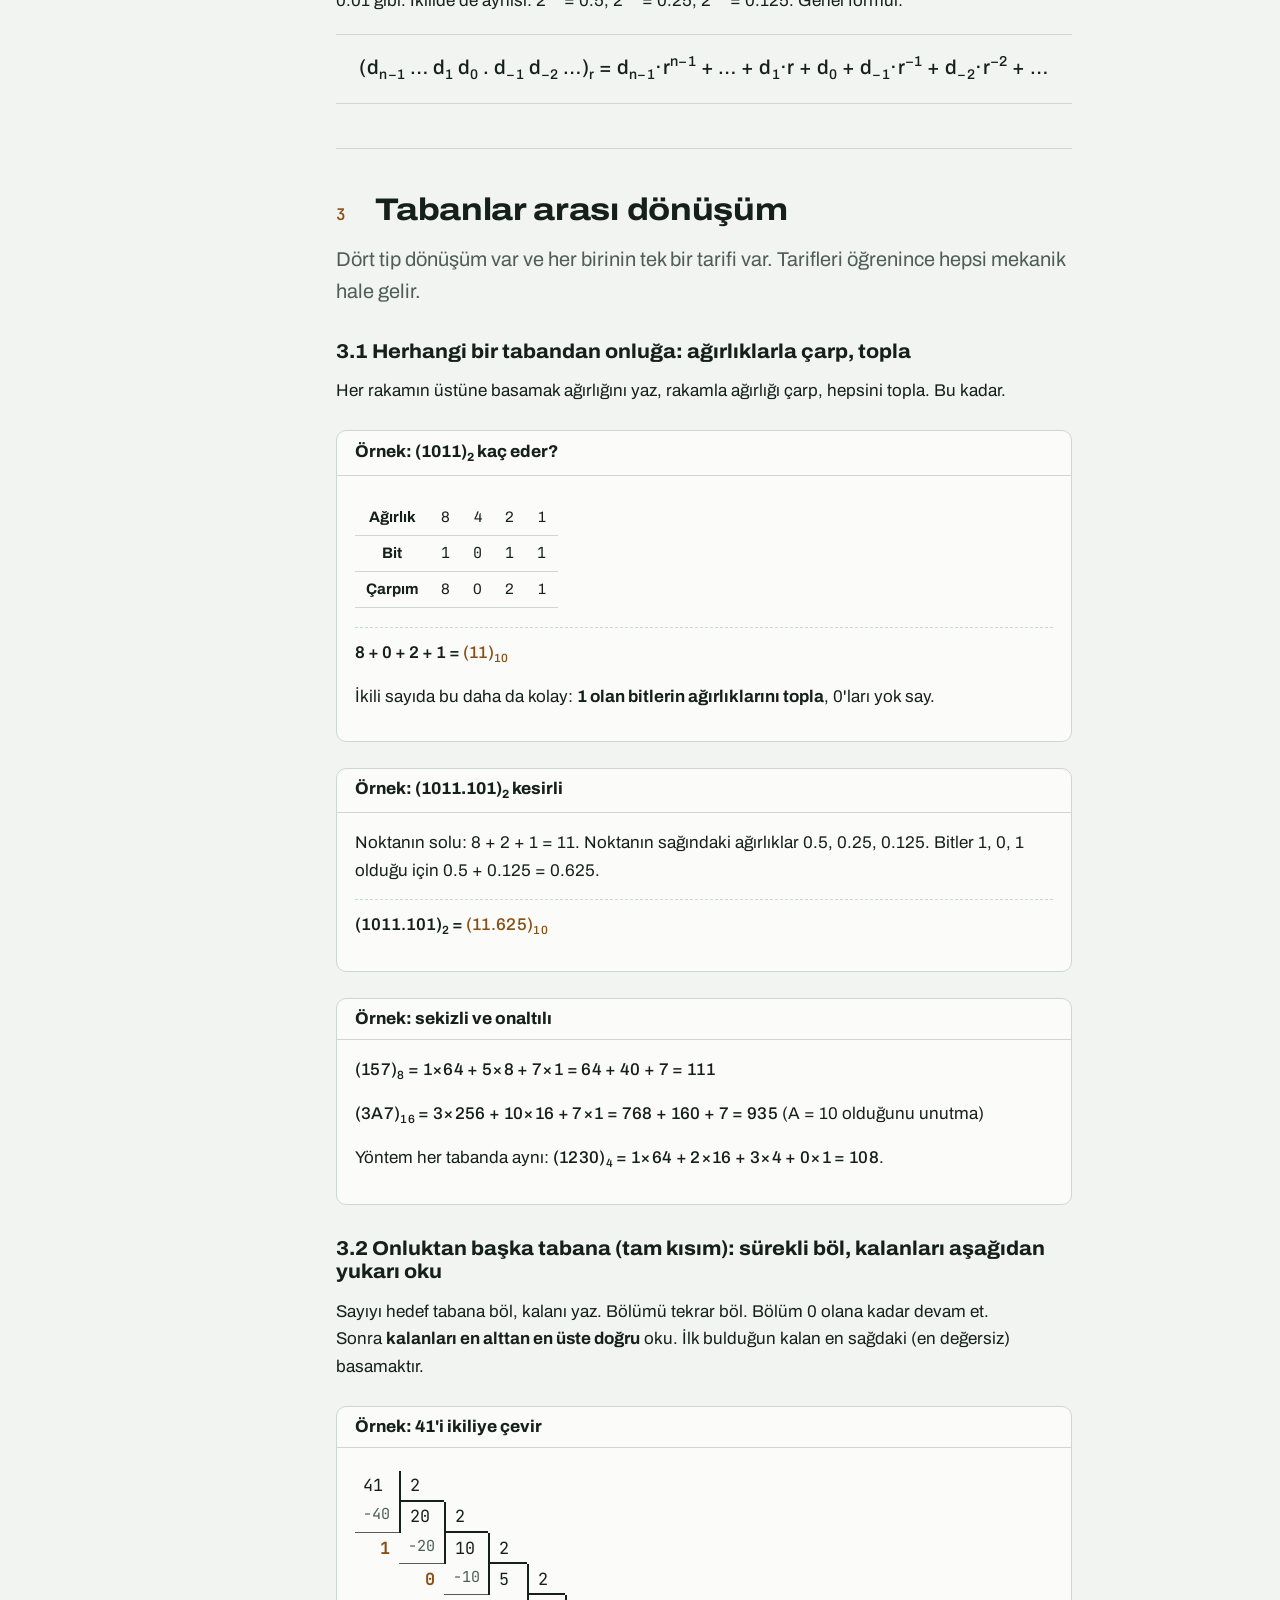
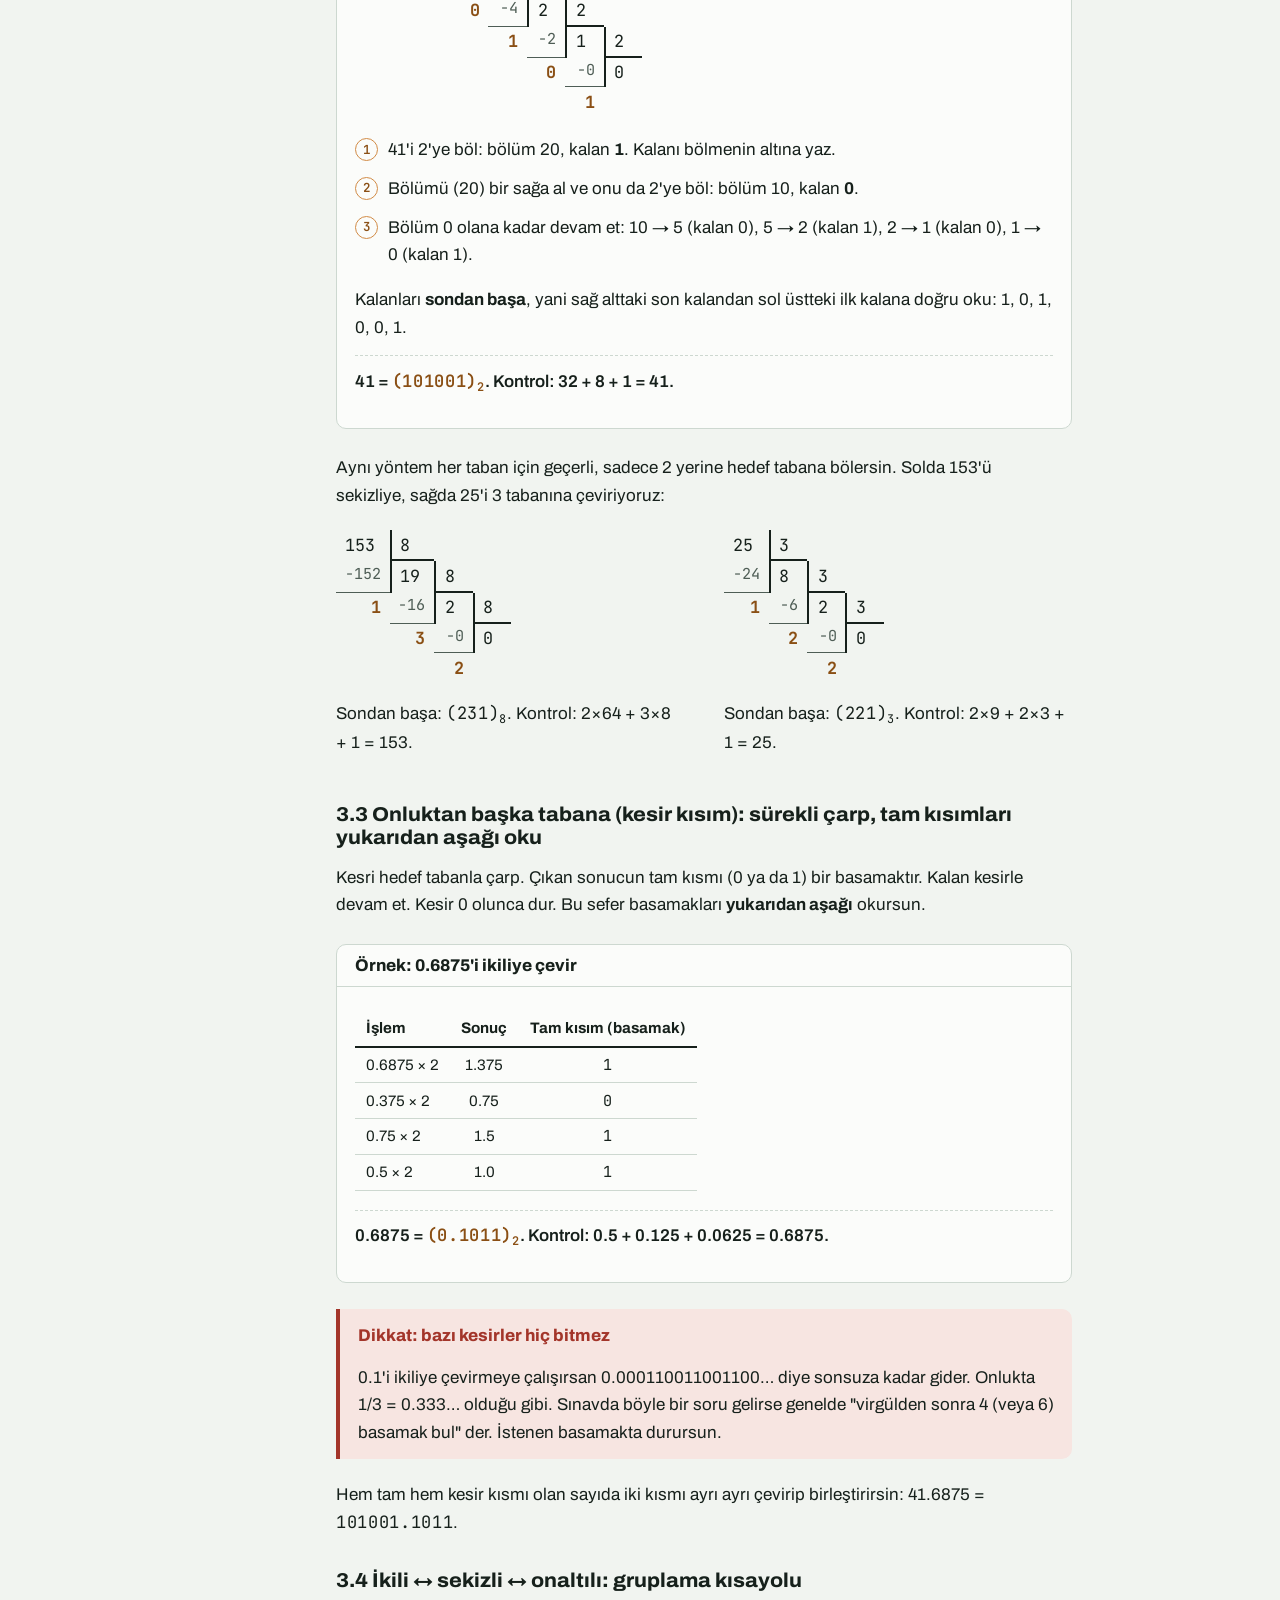
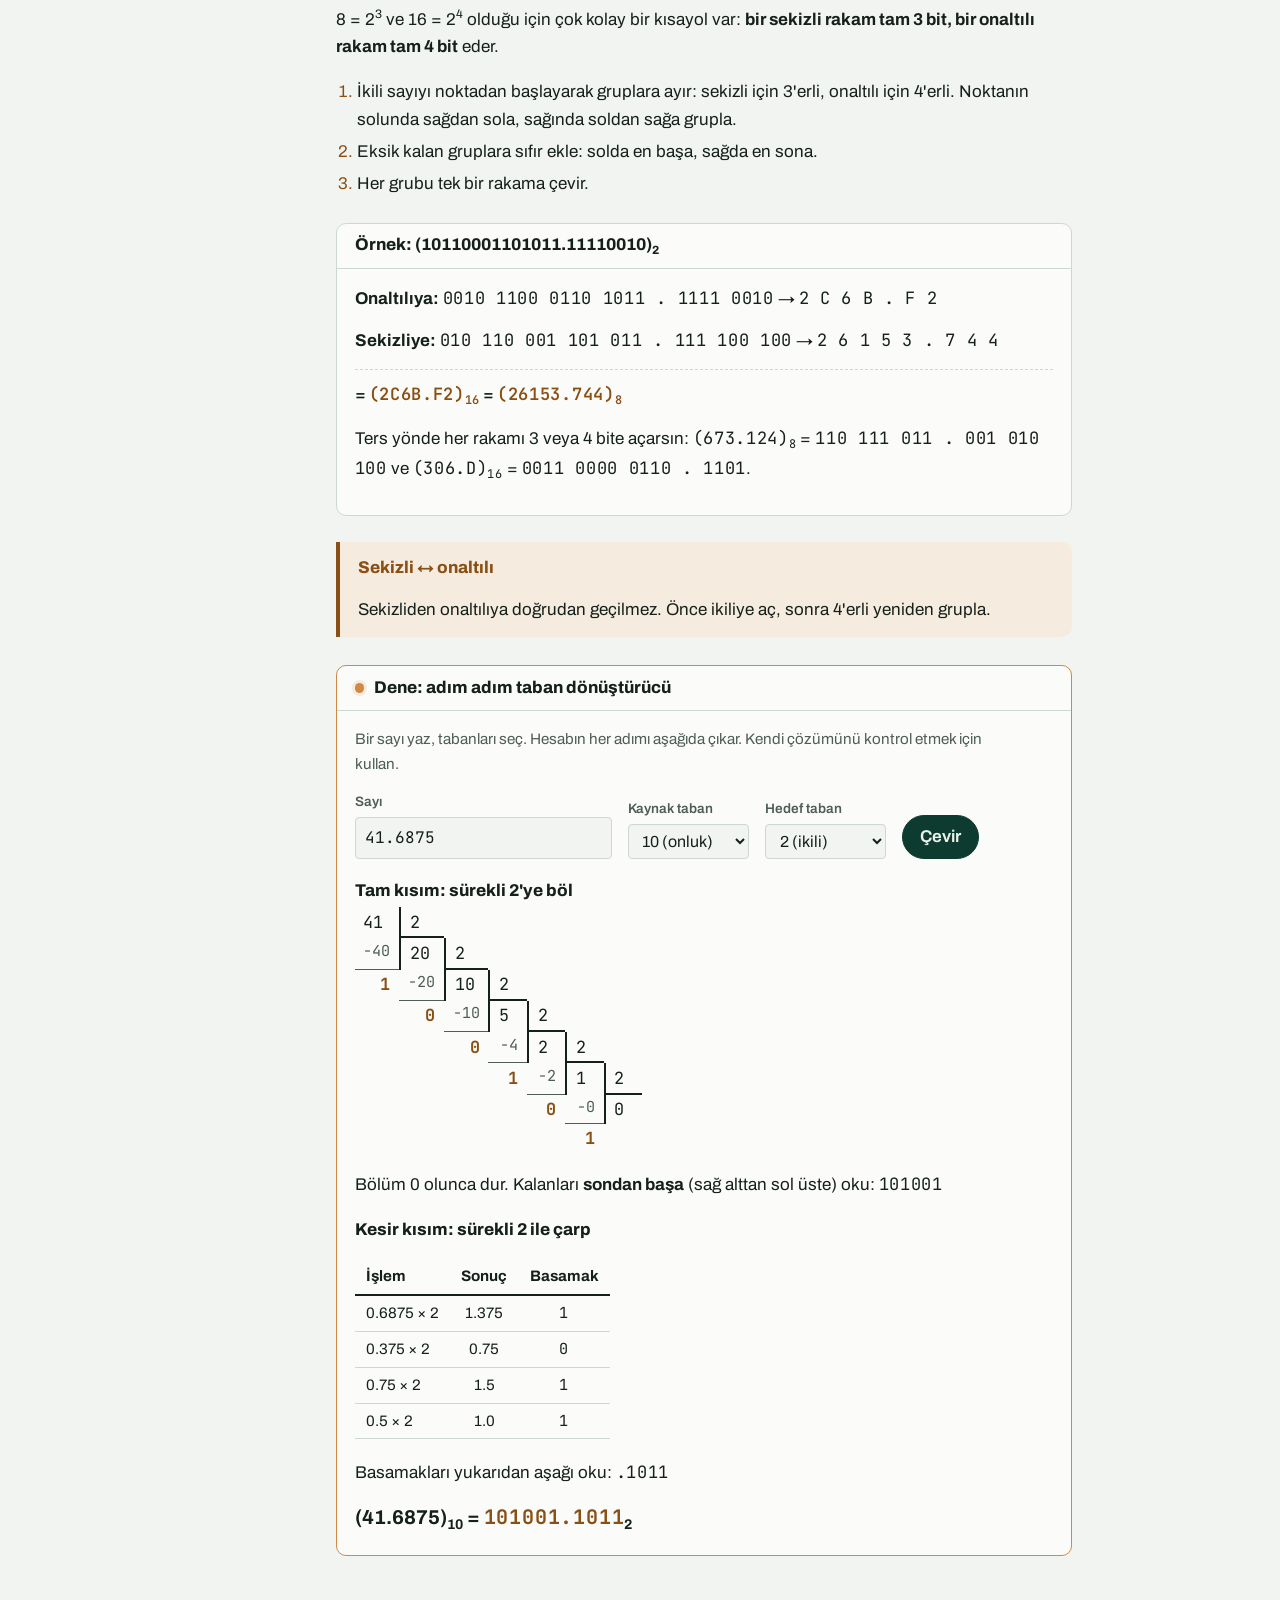
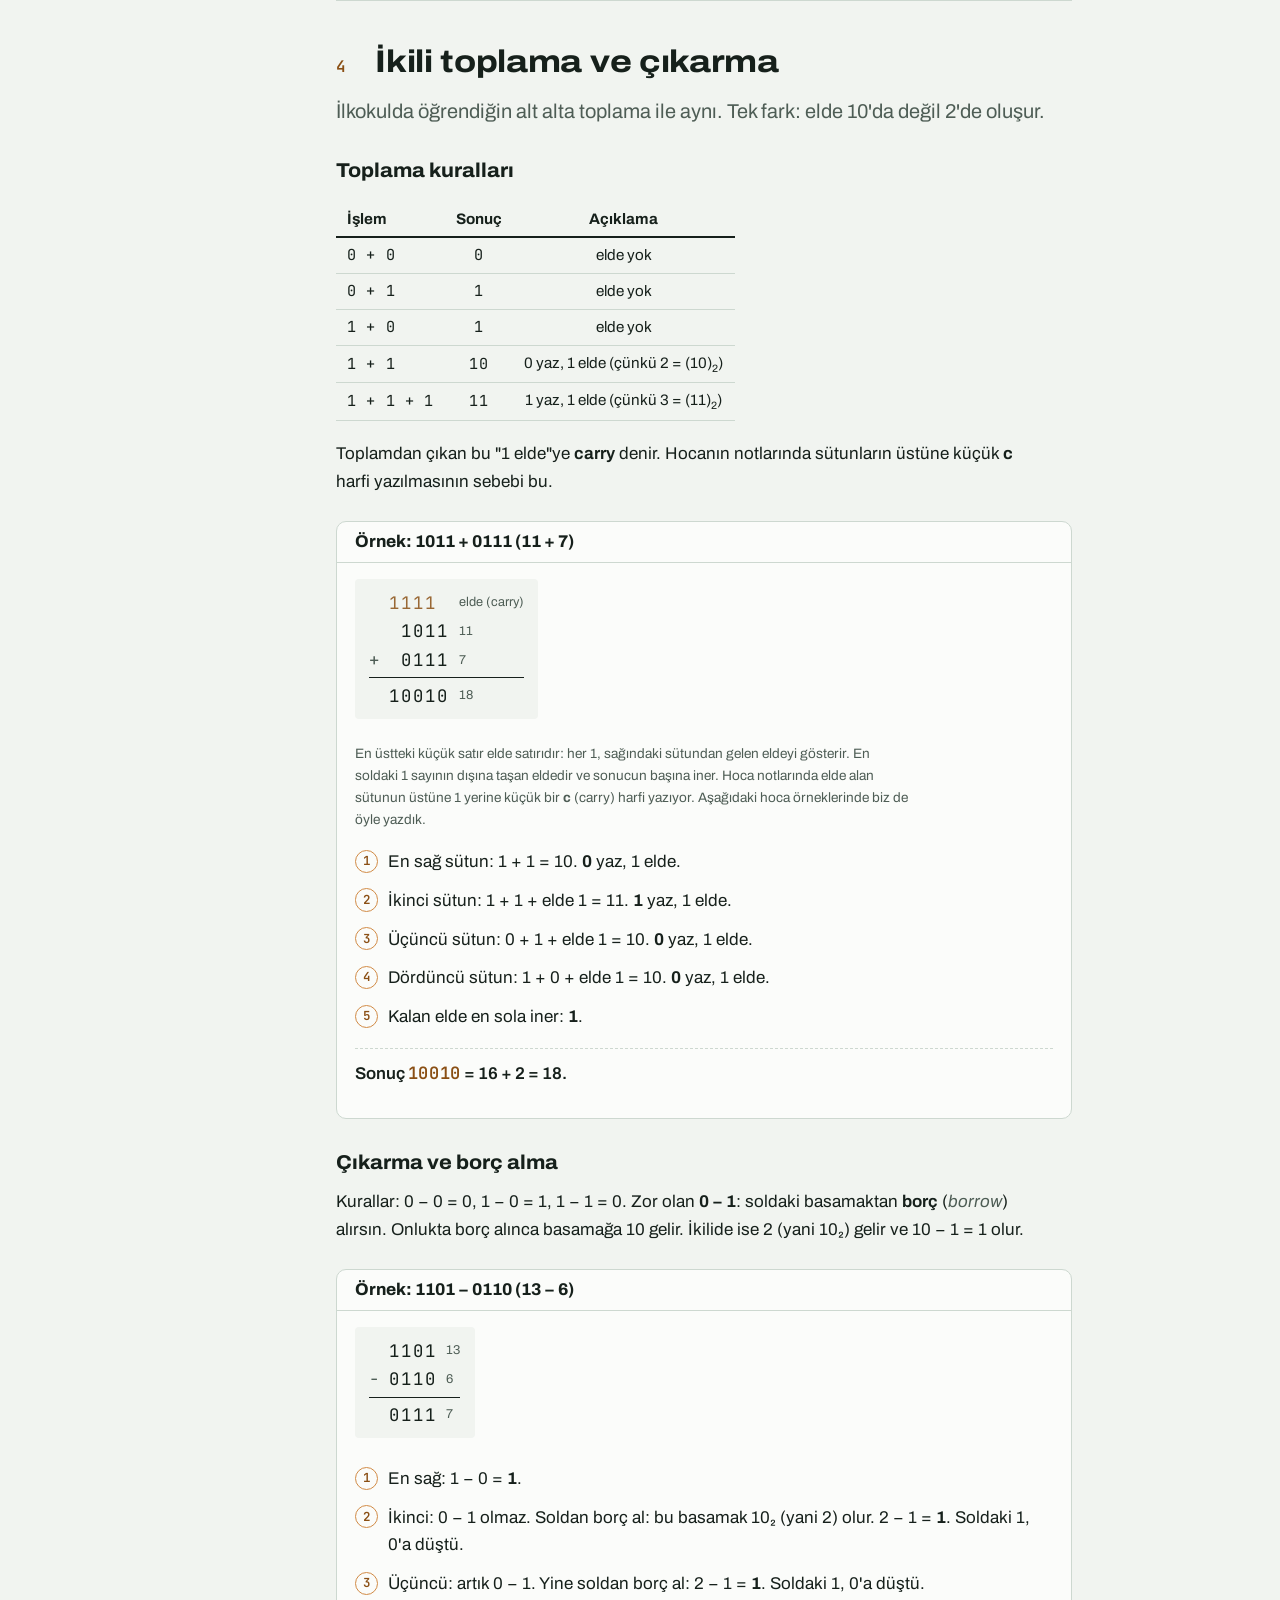
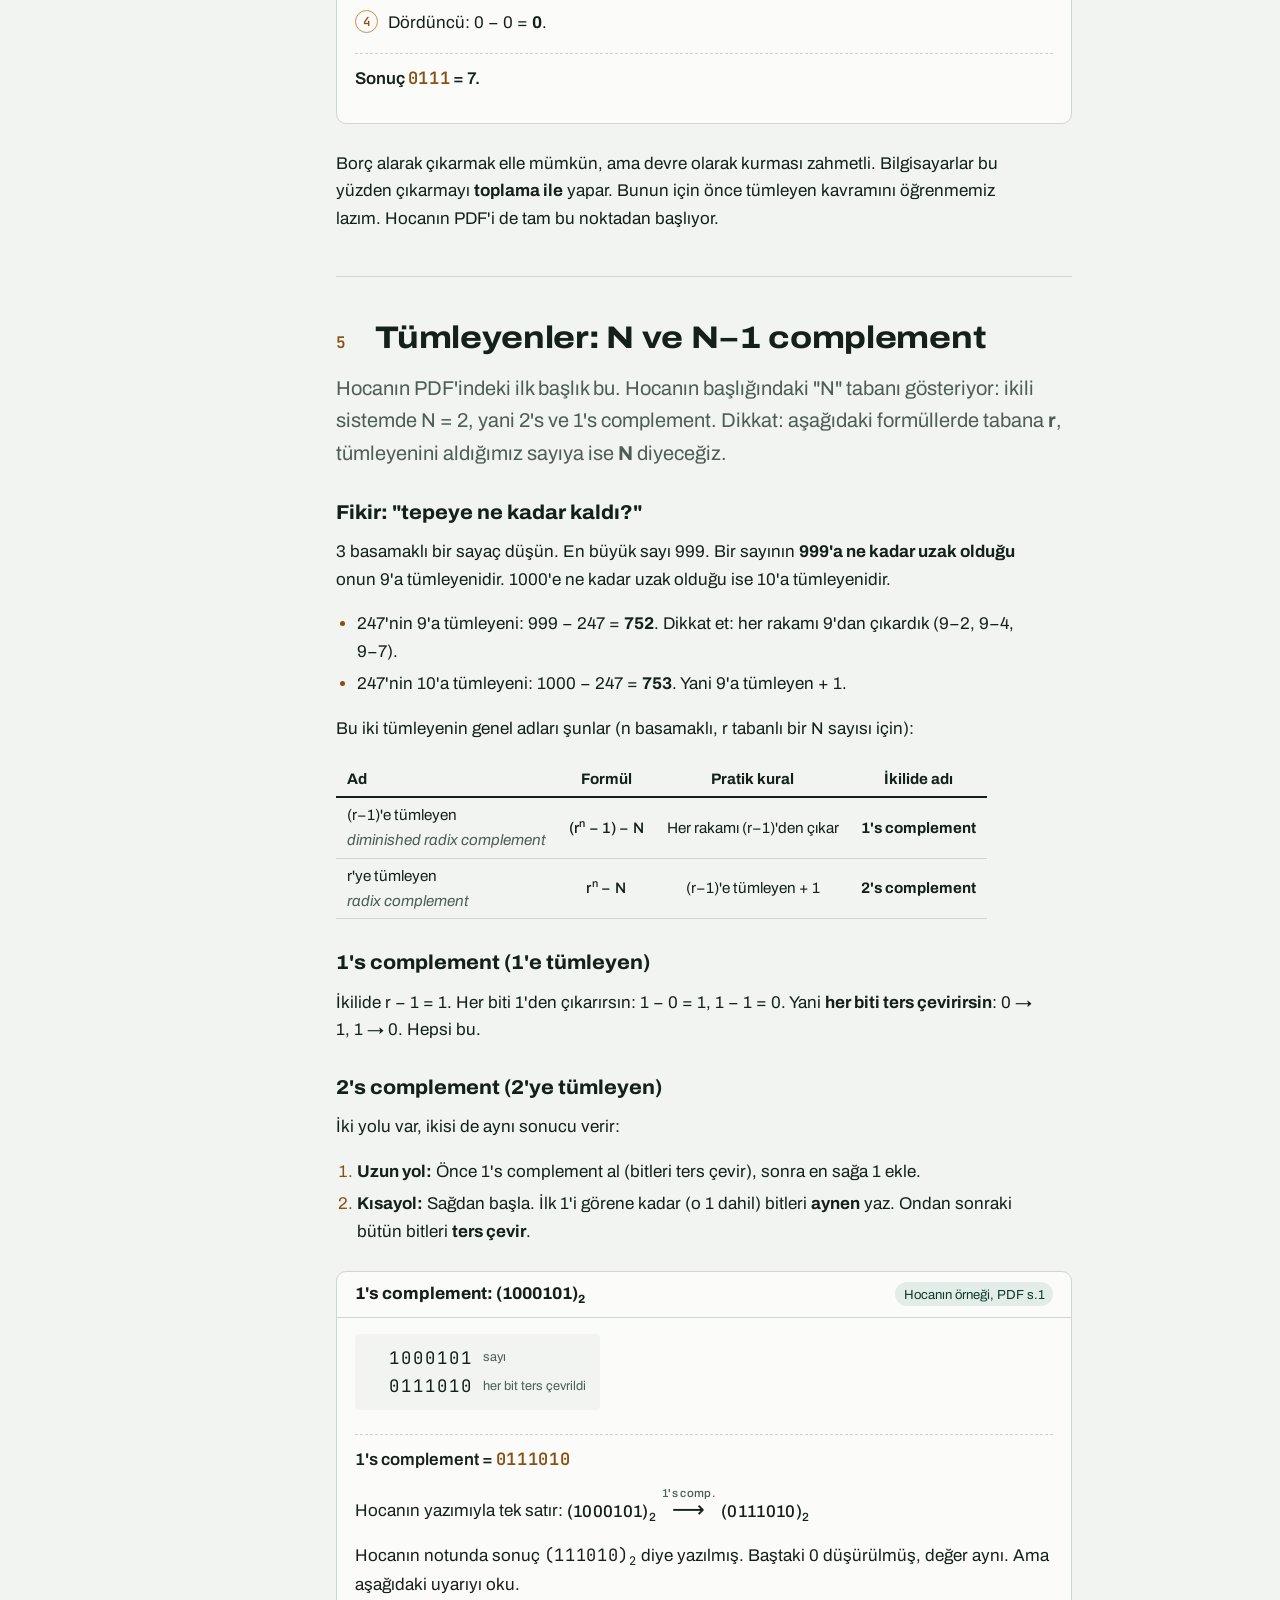
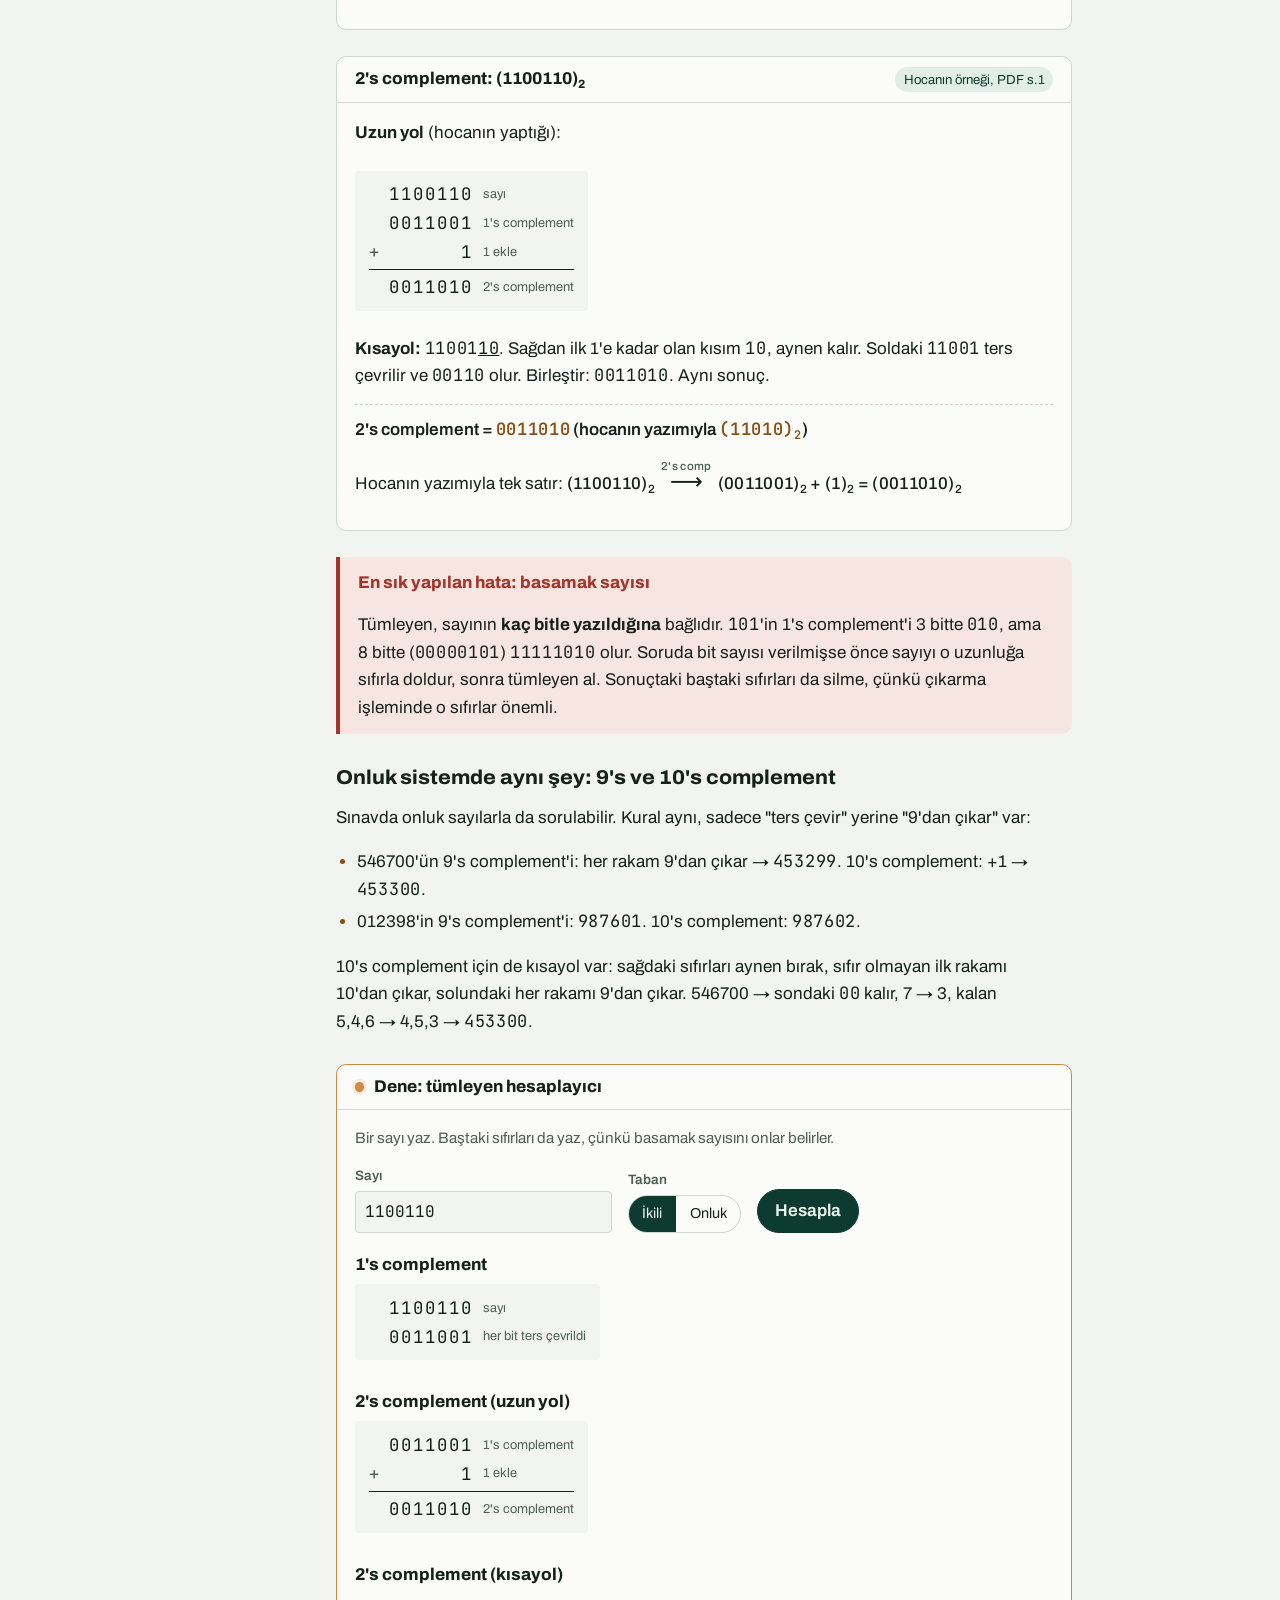
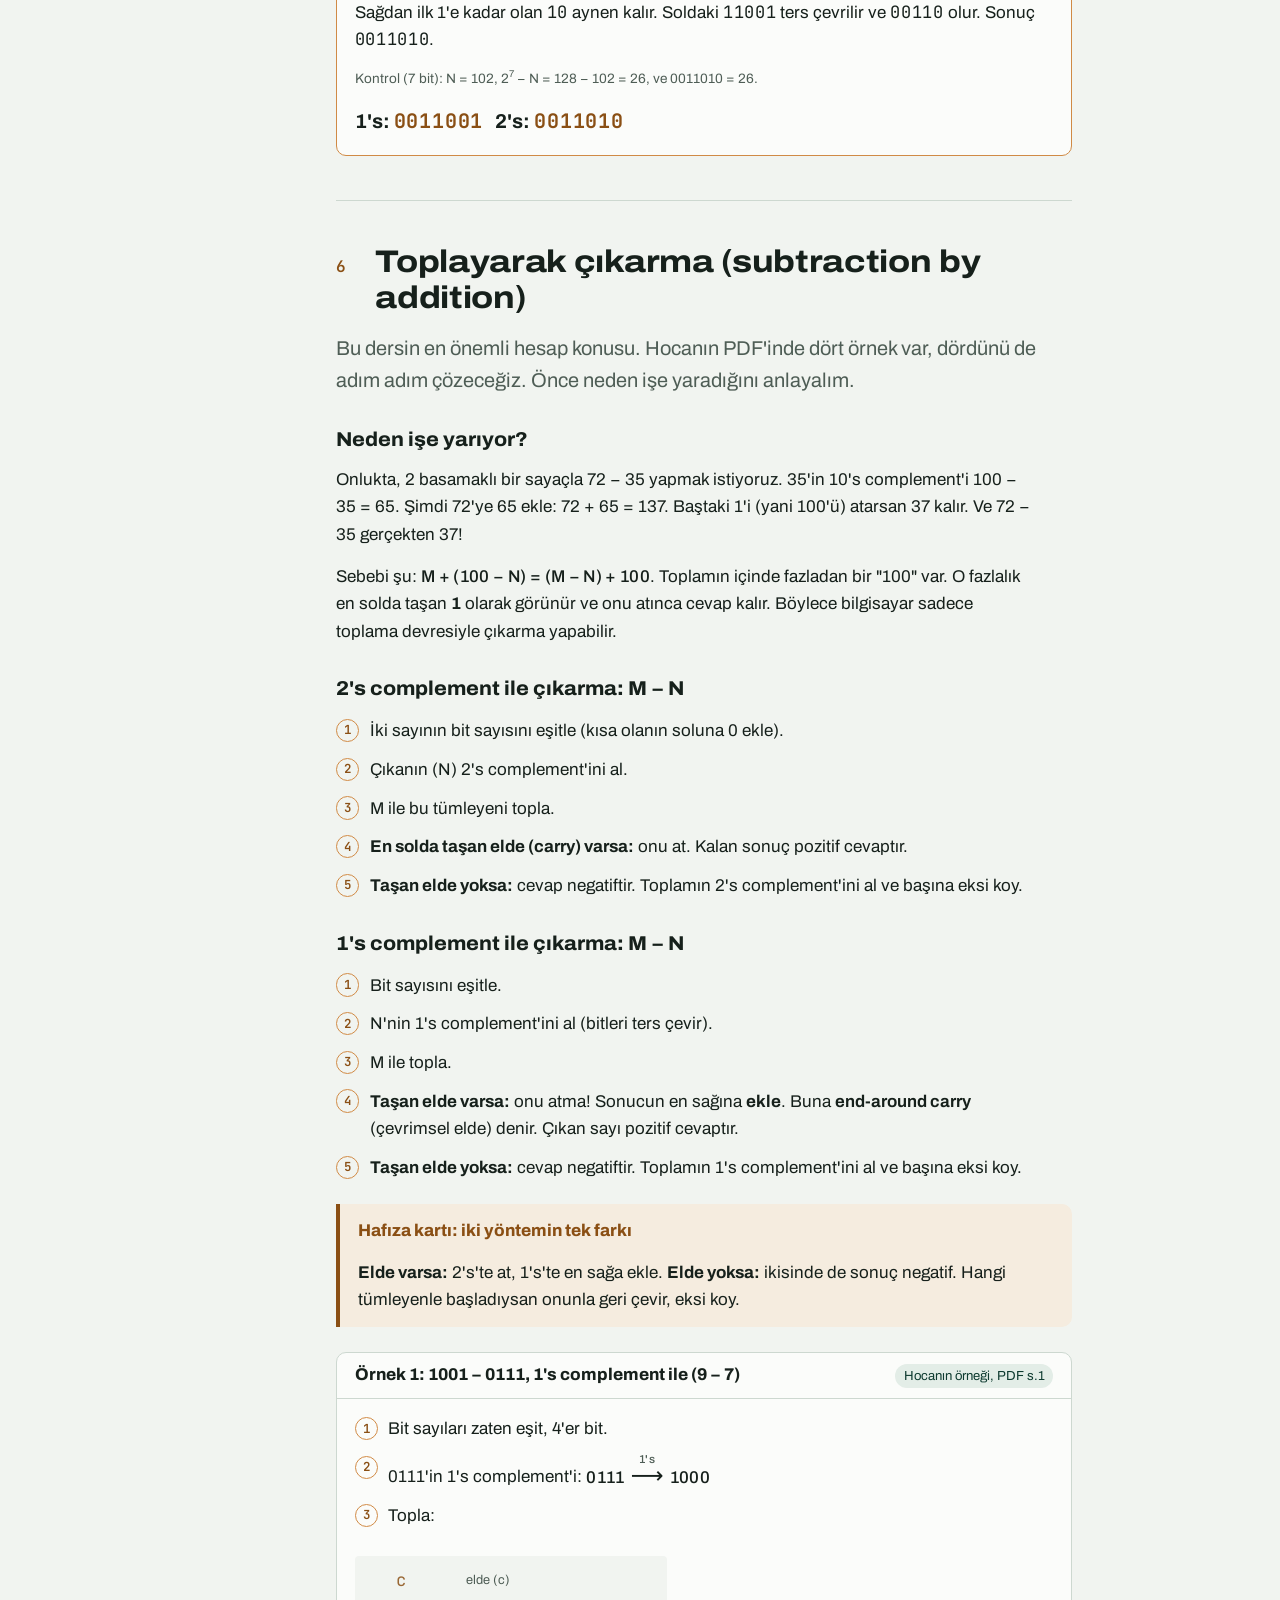
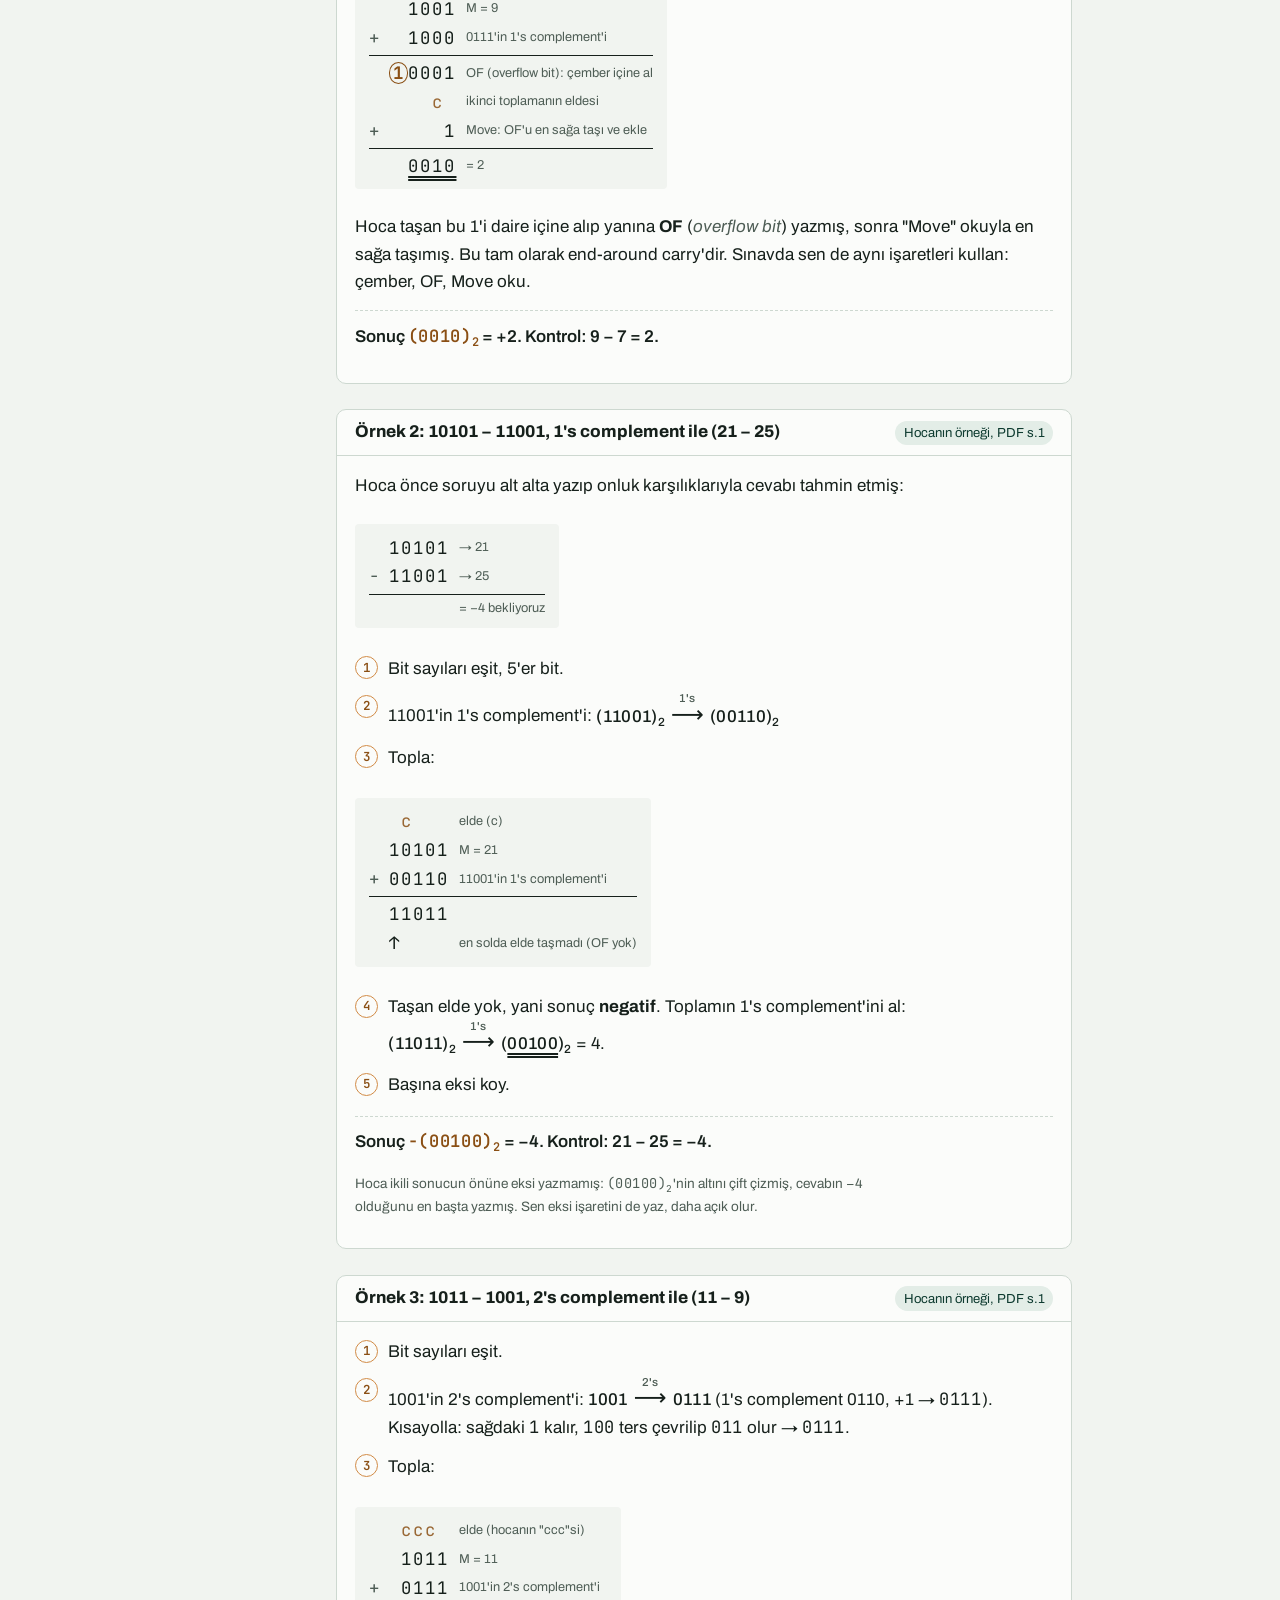
==== commit 97517fc8: "Hocanın notlarında olmayan ek konular kaldırıldı - Ders 1: negatif sayılar ve taşma bölümü, çarpma, " ====
--- a/lessons/01-sayi-sistemleri.html
+++ b/lessons/01-sayi-sistemleri.html
@@ -55,15 +55,14 @@
           <li><a href="#aritmetik"><span class="n">4</span><span>İkili toplama ve çıkarma</span></a></li>
           <li><a href="#tumleyen"><span class="n">5</span><span>Tümleyenler (complement)</span></a></li>
           <li><a href="#cikarma"><span class="n">6</span><span>Toplayarak çıkarma</span></a></li>
-          <li><a href="#isaretli"><span class="n">7</span><span>Negatif sayılar ve taşma</span></a></li>
-          <li><a href="#kodlar"><span class="n">8</span><span>BCD ve ağırlıklı kodlar</span></a></li>
-          <li><a href="#gray"><span class="n">9</span><span>Gray kodu</span></a></li>
-          <li><a href="#boole"><span class="n">10</span><span>Boole cebirine giriş</span></a></li>
-          <li><a href="#islemler"><span class="n">11</span><span>Lojik işlemler</span></a></li>
-          <li><a href="#tablo"><span class="n">12</span><span>Doğruluk tablosu</span></a></li>
-          <li><a href="#sadelestirme"><span class="n">13</span><span>Sadeleştirme ve De Morgan</span></a></li>
-          <li><a href="#ozet"><span class="n">14</span><span>Özet kâğıdı</span></a></li>
-          <li><a href="#alistirma"><span class="n">15</span><span>Alıştırmalar ve test</span></a></li>
+          <li><a href="#kodlar"><span class="n">7</span><span>BCD ve ağırlıklı kodlar</span></a></li>
+          <li><a href="#gray"><span class="n">8</span><span>Gray kodu</span></a></li>
+          <li><a href="#boole"><span class="n">9</span><span>Boole cebirine giriş</span></a></li>
+          <li><a href="#islemler"><span class="n">10</span><span>Lojik işlemler</span></a></li>
+          <li><a href="#tablo"><span class="n">11</span><span>Doğruluk tablosu</span></a></li>
+          <li><a href="#sadelestirme"><span class="n">12</span><span>Sadeleştirme ve De Morgan</span></a></li>
+          <li><a href="#ozet"><span class="n">13</span><span>Özet kâğıdı</span></a></li>
+          <li><a href="#alistirma"><span class="n">14</span><span>Alıştırmalar ve test</span></a></li>
         </ol>
       </details>
     </nav>
@@ -344,10 +343,6 @@
   </div>
   <p>Borç alarak çıkarmak elle mümkün, ama devre olarak kurması zahmetli. Bilgisayarlar bu yüzden çıkarmayı <b>toplama ile</b> yapar. Bunun için önce tümleyen kavramını öğrenmemiz lazım. Hocanın PDF'i de tam bu noktadan başlıyor.</p>
 
-  <div class="note extra">
-    <span class="note-title">Ek bilgi: çarpma (PDF'de yok)</span>
-    <p>İkili çarpma en kolayı, çünkü her satır ya sayının kendisi ya da sıfırdır. 1011 × 101: <span class="b">1011</span> (×1), <span class="b">0000</span> (×0, bir sola kaydır), <span class="b">1011</span> (×1, iki sola kaydır). Toplam <span class="b">110111</span> = 55 = 11 × 5.</p>
-  </div>
 </section>
 
 <!-- ============================================================ 5 -->
@@ -603,7 +598,7 @@
 
   <div class="note warn">
     <span class="note-title">Terim karışıklığına dikkat: "overflow"</span>
-    <p>Hoca en solda taşan bite "overflow bit" demiş. Bu işaretsiz tümleyen çıkarmasında taşan <b>elde</b> (<span class="en">end carry</span>) demektir. "Overflow" kelimesinin 7. bölümde başka bir anlamını da göreceksin, o zaman ikisini karıştırmamaya dikkat et. Sınavda hocanın terimini kullanabilirsin.</p>
+    <p>Hoca en solda taşan bite "overflow bit" demiş. Bu işaretsiz tümleyen çıkarmasında taşan <b>elde</b> (<span class="en">end carry</span>) demektir. Sınavda hocanın terimini kullanabilirsin.</p>
   </div>
 
   <div class="widget" id="w-sub">
@@ -624,61 +619,9 @@
   </div>
 </section>
 
-<!-- ============================================================ 7 -->
-<section id="isaretli">
-  <h2><span class="n">7</span>Negatif sayılar ve taşma</h2>
-  <div class="note extra">
-    <span class="note-title">Ek bilgi: bu bölüm hocanın PDF'inde yok</span>
-    <p>Ama tümleyenlerin neden icat edildiğini açıklıyor ve her Computing Systems sınavında sık çıkan bir konu. Okuman tavsiye edilir.</p>
-  </div>
-  <p>Kâğıtta negatif sayıyı başına "−" koyarak yazarız. Ama bilgisayarda sadece 0 ve 1 var, eksi işareti yok. Çözüm: <b>en soldaki biti işaret biti</b> (<span class="en">sign bit</span>) yapmak. 0 ise pozitif, 1 ise negatif. Geri kalan bitler için üç farklı yöntem var:</p>
-  <ul>
-    <li><b>İşaret-büyüklük</b> (<span class="en">sign-magnitude</span>): işaret biti + sayının kendisi. −3 = <span class="b">1011</span>.</li>
-    <li><b>İşaretli 1's complement</b>: negatif sayı, pozitifinin 1's complement'i. −3 = 0011'in tersi = <span class="b">1100</span>.</li>
-    <li><b>İşaretli 2's complement</b>: negatif sayı, pozitifinin 2's complement'i. −3 = <span class="b">1101</span>. <b>Bilgisayarlar bunu kullanır.</b></li>
-  </ul>
-  <div class="table-wrap"><table class="data">
-    <caption style="caption-side:top;text-align:left;font-weight:700;padding-bottom:.4rem">4 bit için üç gösterim</caption>
-    <thead><tr><th>Değer</th><th>İşaret-büyüklük</th><th>1's complement</th><th>2's complement</th></tr></thead>
-    <tbody>
-      <tr><td>+7 … +0</td><td class="b" colspan="3">0111 … 0000 (pozitiflerde üçü de aynı)</td></tr>
-      <tr><td>−0</td><td class="b">1000</td><td class="b">1111</td><td>yok</td></tr>
-      <tr><td>−1</td><td class="b">1001</td><td class="b">1110</td><td class="b">1111</td></tr>
-      <tr><td>−2</td><td class="b">1010</td><td class="b">1101</td><td class="b">1110</td></tr>
-      <tr><td>−3</td><td class="b">1011</td><td class="b">1100</td><td class="b">1101</td></tr>
-      <tr><td>−4</td><td class="b">1100</td><td class="b">1011</td><td class="b">1100</td></tr>
-      <tr><td>−5</td><td class="b">1101</td><td class="b">1010</td><td class="b">1011</td></tr>
-      <tr><td>−6</td><td class="b">1110</td><td class="b">1001</td><td class="b">1010</td></tr>
-      <tr><td>−7</td><td class="b">1111</td><td class="b">1000</td><td class="b">1001</td></tr>
-      <tr><td>−8</td><td>yok</td><td>yok</td><td class="b">1000</td></tr>
-    </tbody>
-  </table></div>
-  <p>2's complement'in üstünlüğü: tek bir sıfır var (ilk ikisinde +0 ve −0 diye iki sıfır var) ve toplama devresi işareti hiç düşünmeden doğru sonuç verir. n bitle 2's complement aralığı <span class="m">−2<sup>n−1</sup> … +2<sup>n−1</sup> − 1</span>. 4 bitte −8…+7, 8 bitte −128…+127.</p>
-  <p>Bir 2's complement sayının değerini bulmak için en soldaki bitin ağırlığını <b>negatif</b> say: <span class="b">1101</span> = −8 + 4 + 0 + 1 = −3.</p>
-
-  <h3>Taşma (overflow)</h3>
-  <p class="hint">Dikkat: buradaki "overflow", hocanın "OF" dediği taşan elde biti değildir. Hocanın OF'u sadece en soldan dışarı taşan elde. Buradaki taşma ise işaretli sonucun ayrılan bitlere sığmaması.</p>
-  <p>İki işaretli sayıyı toplarken sonuç ayrılan bitlere sığmayabilir. 4 bitte 6 + 3 = 9, ama 4 bitte en büyük sayı +7:</p>
-  <div class="calc-row">
-    <div class="calc">
-      <span class="l"></span><span class="v">0110</span><span class="c">+6</span>
-      <span class="l">+</span><span class="v">0011</span><span class="c">+3</span>
-      <hr>
-      <span class="l"></span><span class="v">1001</span><span class="c">−7 diye okunur!</span>
-    </div>
-    <div class="calc">
-      <span class="l"></span><span class="v">1100</span><span class="c">−4</span>
-      <span class="l">+</span><span class="v">1011</span><span class="c">−5</span>
-      <hr>
-      <span class="l"></span><span class="v"><span class="strike">1</span>0111</span><span class="c">+7 diye okunur!</span>
-    </div>
-  </div>
-  <p><b>Taşmayı tanıma kuralı:</b> İki pozitifin toplamı negatif çıktıysa ya da iki negatifin toplamı pozitif çıktıysa taşma vardır. Farklı işaretli iki sayıyı toplarken taşma asla olmaz. Devre gözüyle: işaret bitine giren elde ile işaret bitinden çıkan elde farklıysa taşma vardır.</p>
-</section>
-
 <!-- ============================================================ 8 -->
 <section id="kodlar">
-  <h2><span class="n">8</span>Kodlama: BCD ve ağırlıklı kodlar</h2>
+  <h2><span class="n">7</span>Kodlama: BCD ve ağırlıklı kodlar</h2>
   <p class="lead">Hoca bu konuyu "Coding → Binary Coded Digit → 4 digits → 8421 coding" diye özetlemiş. Açalım.</p>
   <p class="hint">Not: hocanın yazdığı "Binary Coded Digit" ifadesinin doğrusu <b>Binary Coded Decimal</b>'dır (ikili kodlanmış onluk). "4 digits" de aslında "4 bit" demek.</p>
   <p>Şimdiye kadar bir sayıyı bütün olarak ikiliye çevirdik. Ama hesap makinesi ya da dijital saat gibi cihazlar sayıları <b>basamak basamak</b> ekranda gösterir. Bunun için her onluk rakamı ayrı ayrı 4 bitle yazmak çok daha pratik. İşte bu fikre <span class="term">kodlama</span> (<span class="en">coding</span>) diyoruz.</p>
@@ -724,10 +667,6 @@
     <li>2421, 84−2−1 ve Excess-3 <span class="term">kendini tümleyen</span> (<span class="en">self-complementing</span>) kodlardır. Bir rakamın kodundaki bitleri ters çevirirsen o rakamın 9's complement'inin kodu çıkar. Excess-3'te 2 = <span class="b">0101</span>, tersi <span class="b">1010</span> = 7, ve 9 − 2 = 7.</li>
   </ul>
 
-  <div class="note extra">
-    <span class="note-title">Ek bilgi: BCD toplama (PDF'de yok)</span>
-    <p>İki BCD rakamı toplarken sonuç 9'dan büyük çıkarsa (ya da elde oluşursa) sonuca <span class="b">0110</span> (6) eklenir. Çünkü 4 bitteki 6 geçersiz deseni atlamak gerekir. 8 + 5: 1000 + 0101 = 1101 (geçersiz) → + 0110 = <span class="b">1 0011</span> → BCD olarak 13.</p>
-  </div>
 
   <div class="widget" id="w-codes">
     <div class="widget-head"><span class="dot" aria-hidden="true"></span><h4>Dene: onluk sayıyı kodla</h4></div>
@@ -744,7 +683,7 @@
 
 <!-- ============================================================ 9 -->
 <section id="gray">
-  <h2><span class="n">9</span>Gray kodu</h2>
+  <h2><span class="n">8</span>Gray kodu</h2>
   <p class="lead">Gray kodunun tek bir kuralı var: art arda gelen iki sayı arasında <b>sadece bir bit</b> değişir.</p>
 
   <h3>Neden gerekli?</h3>
@@ -782,7 +721,7 @@
   </ol>
 
   <h3>İkiliden Gray'e çevirme</h3>
-  <p>Burada XOR işlemine ihtiyacımız var. Kuralı çok basit: <b>iki bit farklıysa 1, aynıysa 0</b>. Yani 0⊕0 = 0, 0⊕1 = 1, 1⊕0 = 1, 1⊕1 = 0. (11. bölümde XOR'u ayrıntılı göreceğiz.)</p>
+  <p>Burada XOR işlemine ihtiyacımız var. Kuralı çok basit: <b>iki bit farklıysa 1, aynıysa 0</b>. Yani 0⊕0 = 0, 0⊕1 = 1, 1⊕0 = 1, 1⊕1 = 0. (10. bölümde XOR'u ayrıntılı göreceğiz.)</p>
   <ol class="steps">
     <li>Gray'in ilk (en sol) biti, ikilinin ilk bitiyle aynıdır.</li>
     <li>Sonraki her Gray biti = ikilideki o bit ⊕ ikilideki solundaki bit.</li>
@@ -838,7 +777,7 @@
 
 <!-- ============================================================ 10 -->
 <section id="boole">
-  <h2><span class="n">10</span>Boole cebirine giriş</h2>
+  <h2><span class="n">9</span>Boole cebirine giriş</h2>
   <p class="lead">Şimdiye kadar sayılarla uğraştık. Şimdi 0 ve 1'i "doğru" ve "yanlış" olarak kullanıp mantık hesabı yapacağız. Dijital devrelerin dili bu.</p>
 
   <h3>Doğru = 1, yanlış = 0: bu bir anlaşmadır</h3>
@@ -889,7 +828,7 @@
 
 <!-- ============================================================ 11 -->
 <section id="islemler">
-  <h2><span class="n">11</span>Temel lojik işlemler ve doğruluk tabloları</h2>
+  <h2><span class="n">10</span>Temel lojik işlemler ve doğruluk tabloları</h2>
   <p class="lead">Bir işlemin <span class="term">doğruluk tablosu</span> (<span class="en">truth table</span>), girişlerin bütün olası değerleri için çıkışın ne olduğunu gösteren tablodur. Her işlemi tablosuyla birlikte öğren.</p>
 
   <div class="ops">
@@ -973,7 +912,7 @@
 
 <!-- ============================================================ 12 -->
 <section id="tablo">
-  <h2><span class="n">12</span>İfadeden doğruluk tablosuna, tablodan ifadeye</h2>
+  <h2><span class="n">11</span>İfadeden doğruluk tablosuna, tablodan ifadeye</h2>
   <p class="lead">Bir ifade verildiğinde tablosunu çıkarmak ve bir tablo verildiğinde ifadesini yazmak, sonraki bütün derslerin temeli.</p>
 
   <h3>İfadeden tabloya: tarif</h3>
@@ -1078,7 +1017,7 @@
 
 <!-- ============================================================ 13 -->
 <section id="sadelestirme">
-  <h2><span class="n">13</span>Sadeleştirme ve De Morgan kuralı</h2>
+  <h2><span class="n">12</span>Sadeleştirme ve De Morgan kuralı</h2>
   <p class="lead">Aynı işi yapan iki ifadeden kısa olanı her zaman daha iyidir. Her işlem bir kapı demek: daha az kapı, daha ucuz, daha hızlı ve daha az enerji harcayan devre.</p>
 
   <h3>Sadeliği ölçmek</h3>
@@ -1180,7 +1119,7 @@
 
 <!-- ============================================================ 14 -->
 <section id="ozet">
-  <h2><span class="n">14</span>Özet kâğıdı</h2>
+  <h2><span class="n">13</span>Özet kâğıdı</h2>
   <p>Sınavdan önce son tekrar için. Sayfayı yazdırırsan (<kbd>Ctrl</kbd> + <kbd>P</kbd>) araçlar gizlenir, sadece anlatım çıkar.</p>
   <div class="cheat">
     <div>
@@ -1252,8 +1191,8 @@
     <dt>1's complement</dt><dd>1'e tümleyen (bitleri ters çevirme)</dd>
     <dt>2's complement</dt><dd>2'ye tümleyen (1's + 1)</dd>
     <dt>end-around carry</dt><dd>çevrimsel elde: 1's ile çıkarmada taşan eldeyi en sağa ekleme</dd>
-    <dt>overflow</dt><dd>taşma</dd>
-    <dt>sign bit</dt><dd>işaret biti</dd>
+    <dt>overflow (OF)</dt><dd>en soldan dışarı taşan elde biti</dd>
+    
     <dt>BCD, weighted code</dt><dd>ikili kodlanmış onluk; ağırlıklı kod</dd>
     <dt>Gray code</dt><dd>Gray kodu (komşular tek bit farklı)</dd>
     <dt>truth table</dt><dd>doğruluk tablosu</dd>
@@ -1266,7 +1205,7 @@
 
 <!-- ============================================================ 15 -->
 <section id="alistirma">
-  <h2><span class="n">15</span>Alıştırmalar ve test</h2>
+  <h2><span class="n">14</span>Alıştırmalar ve test</h2>
   <p class="lead">Önce kâğıt kalemle çöz, sonra çözüme bak. Çözüme bakmadan önce kendi cevabını yazmak, öğrenmenin en etkili yolu.</p>
 
   <h3>Çözümlü alıştırmalar</h3>
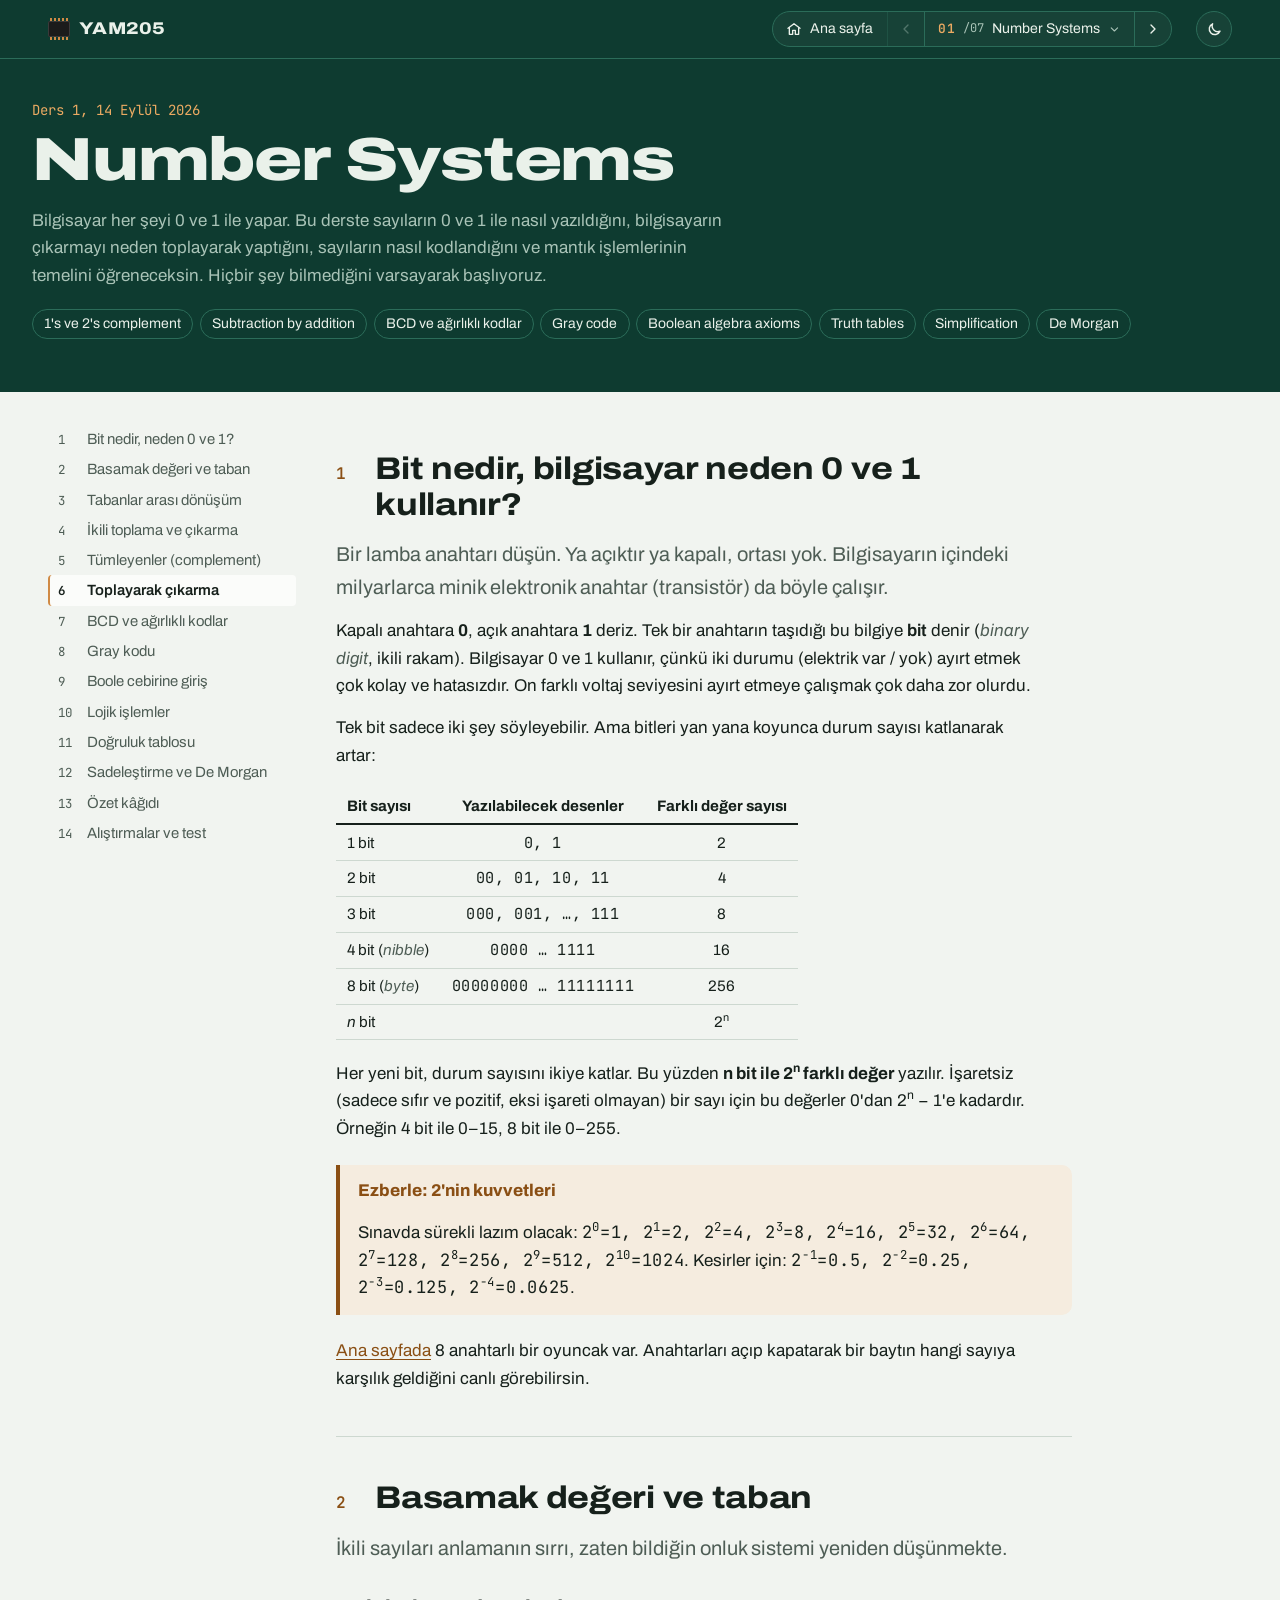
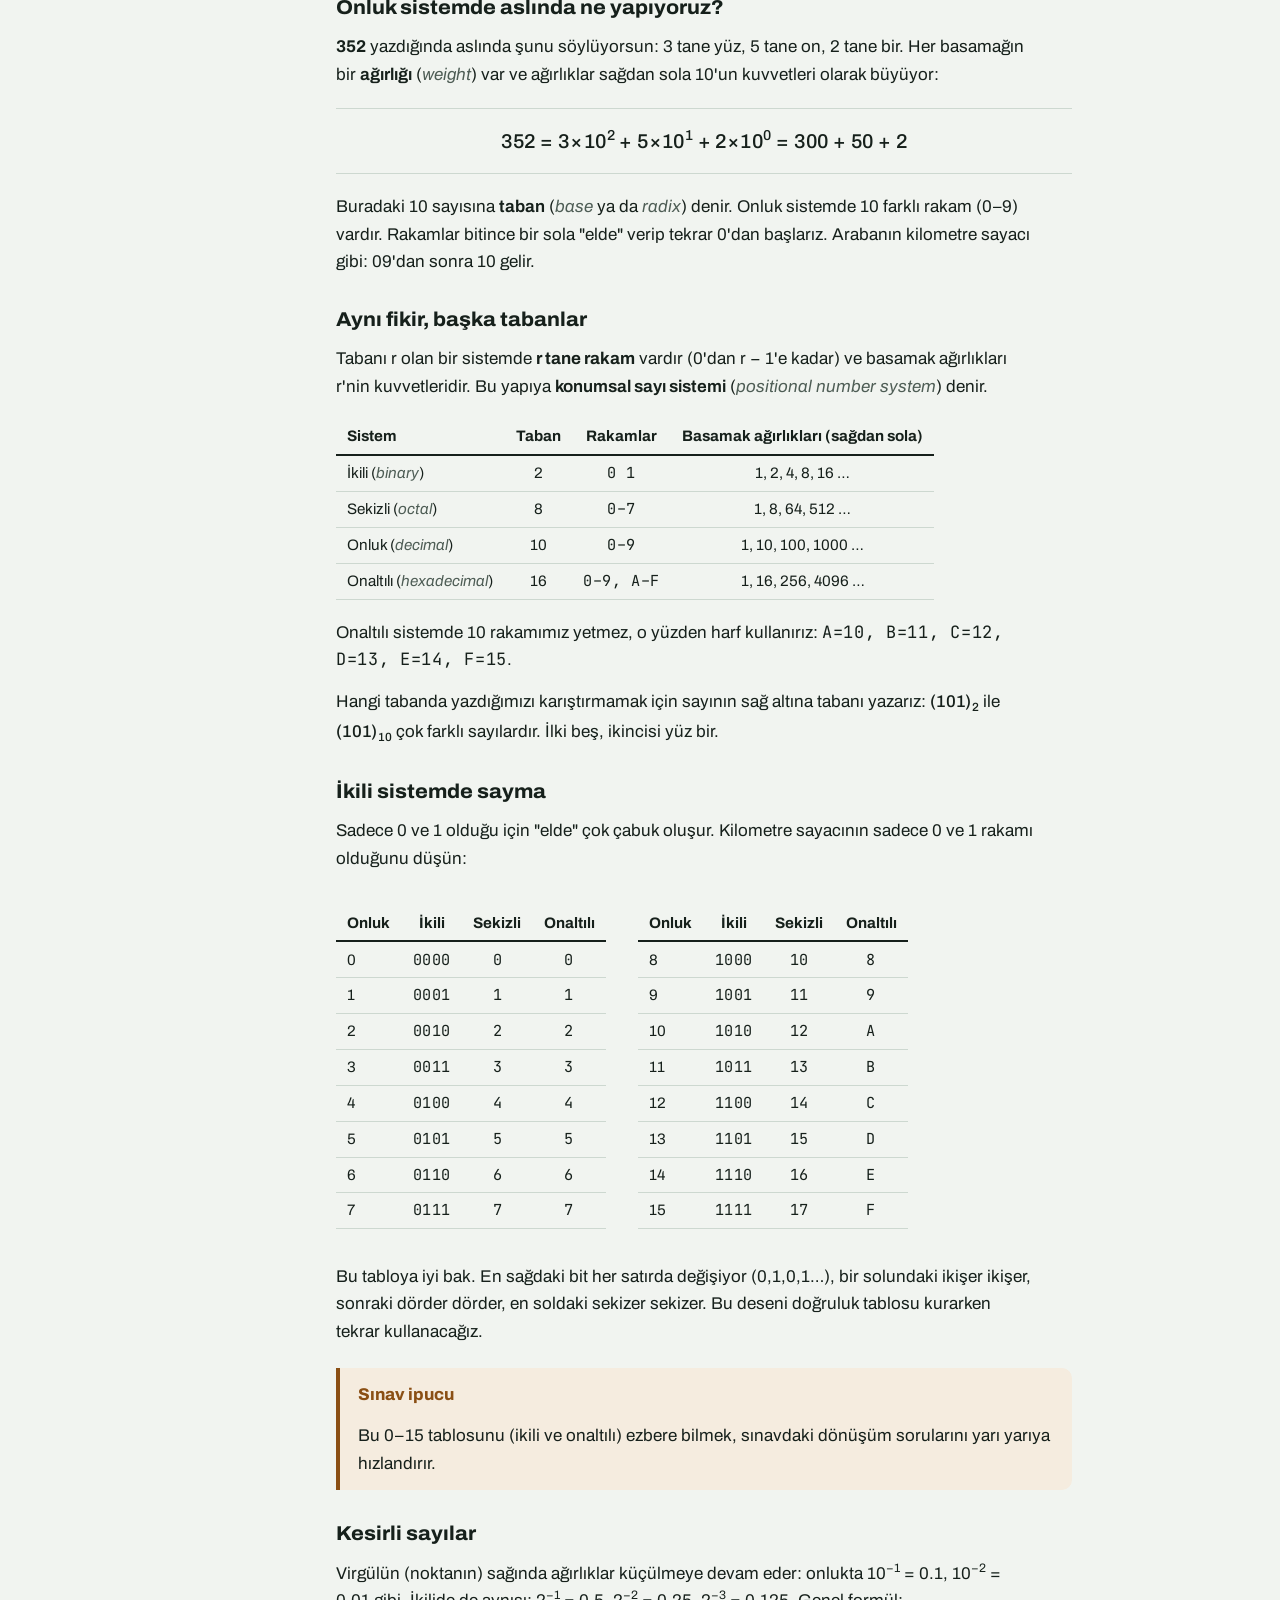
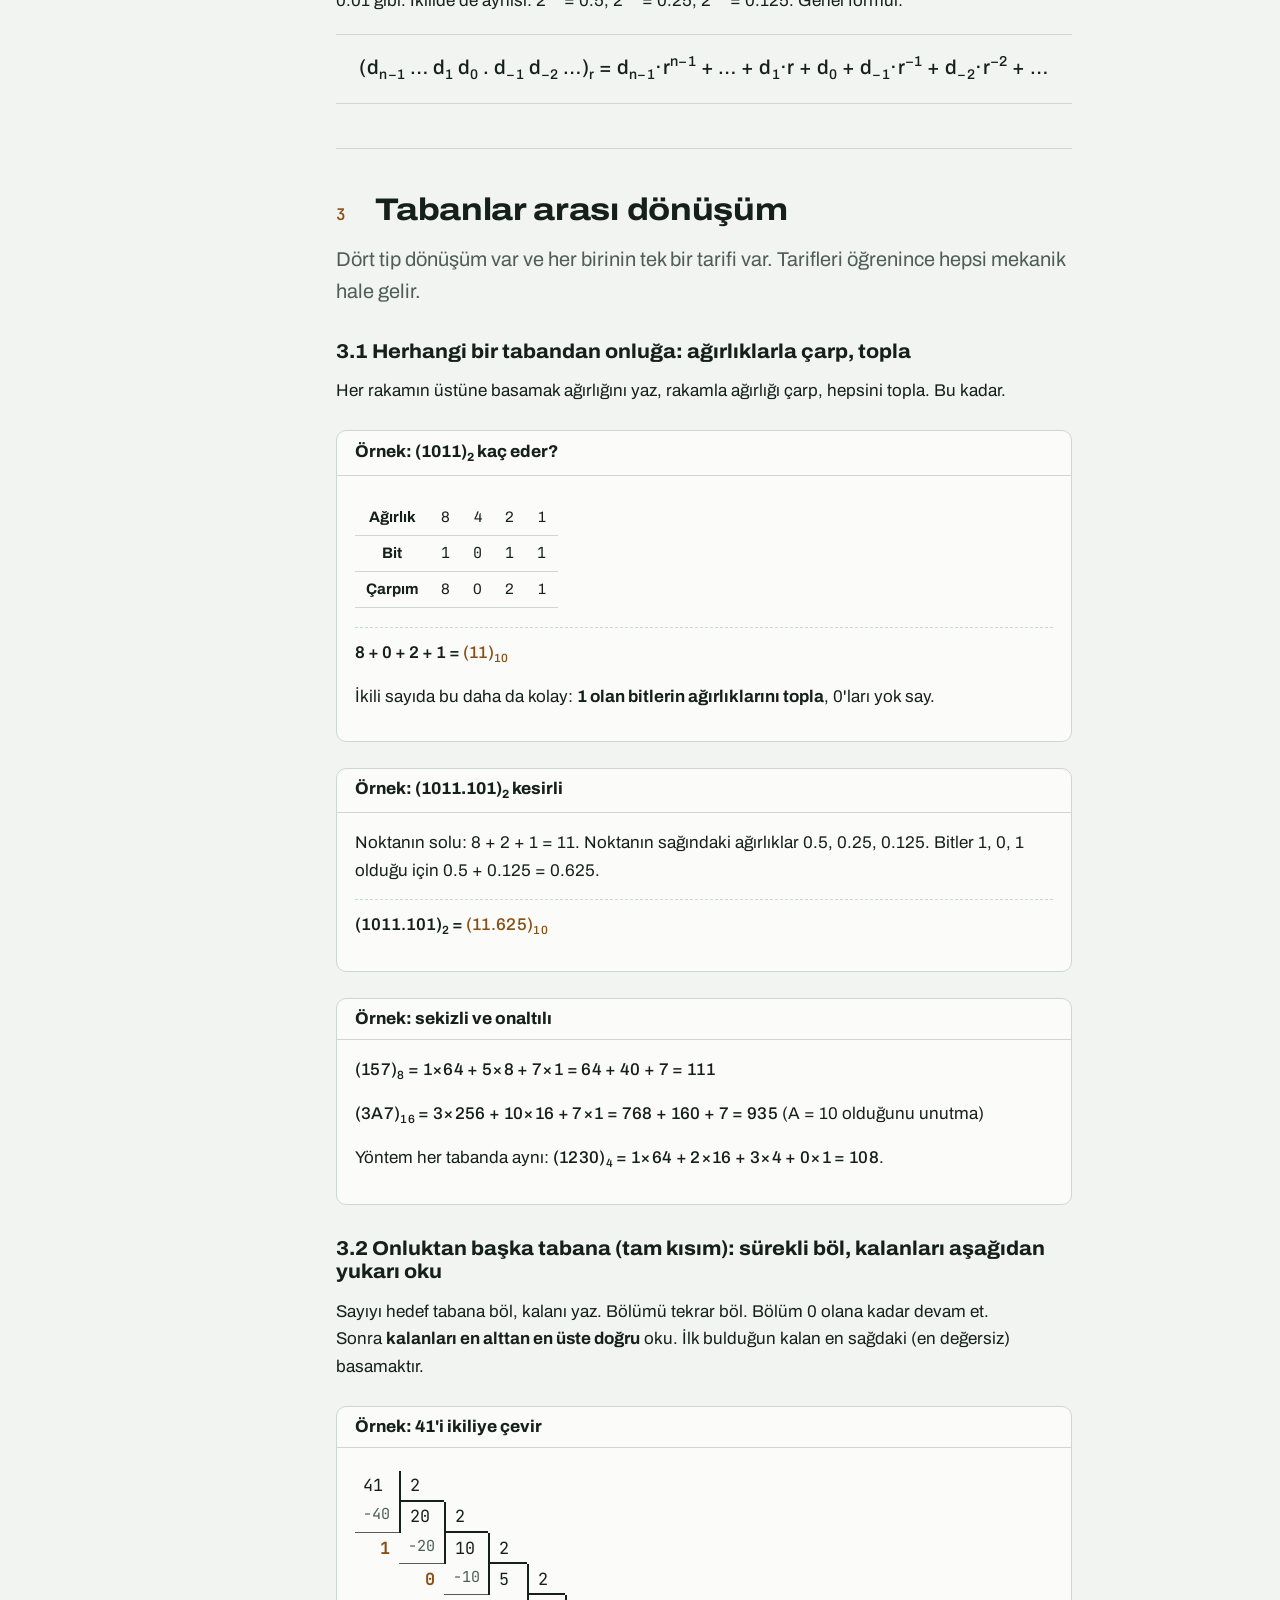
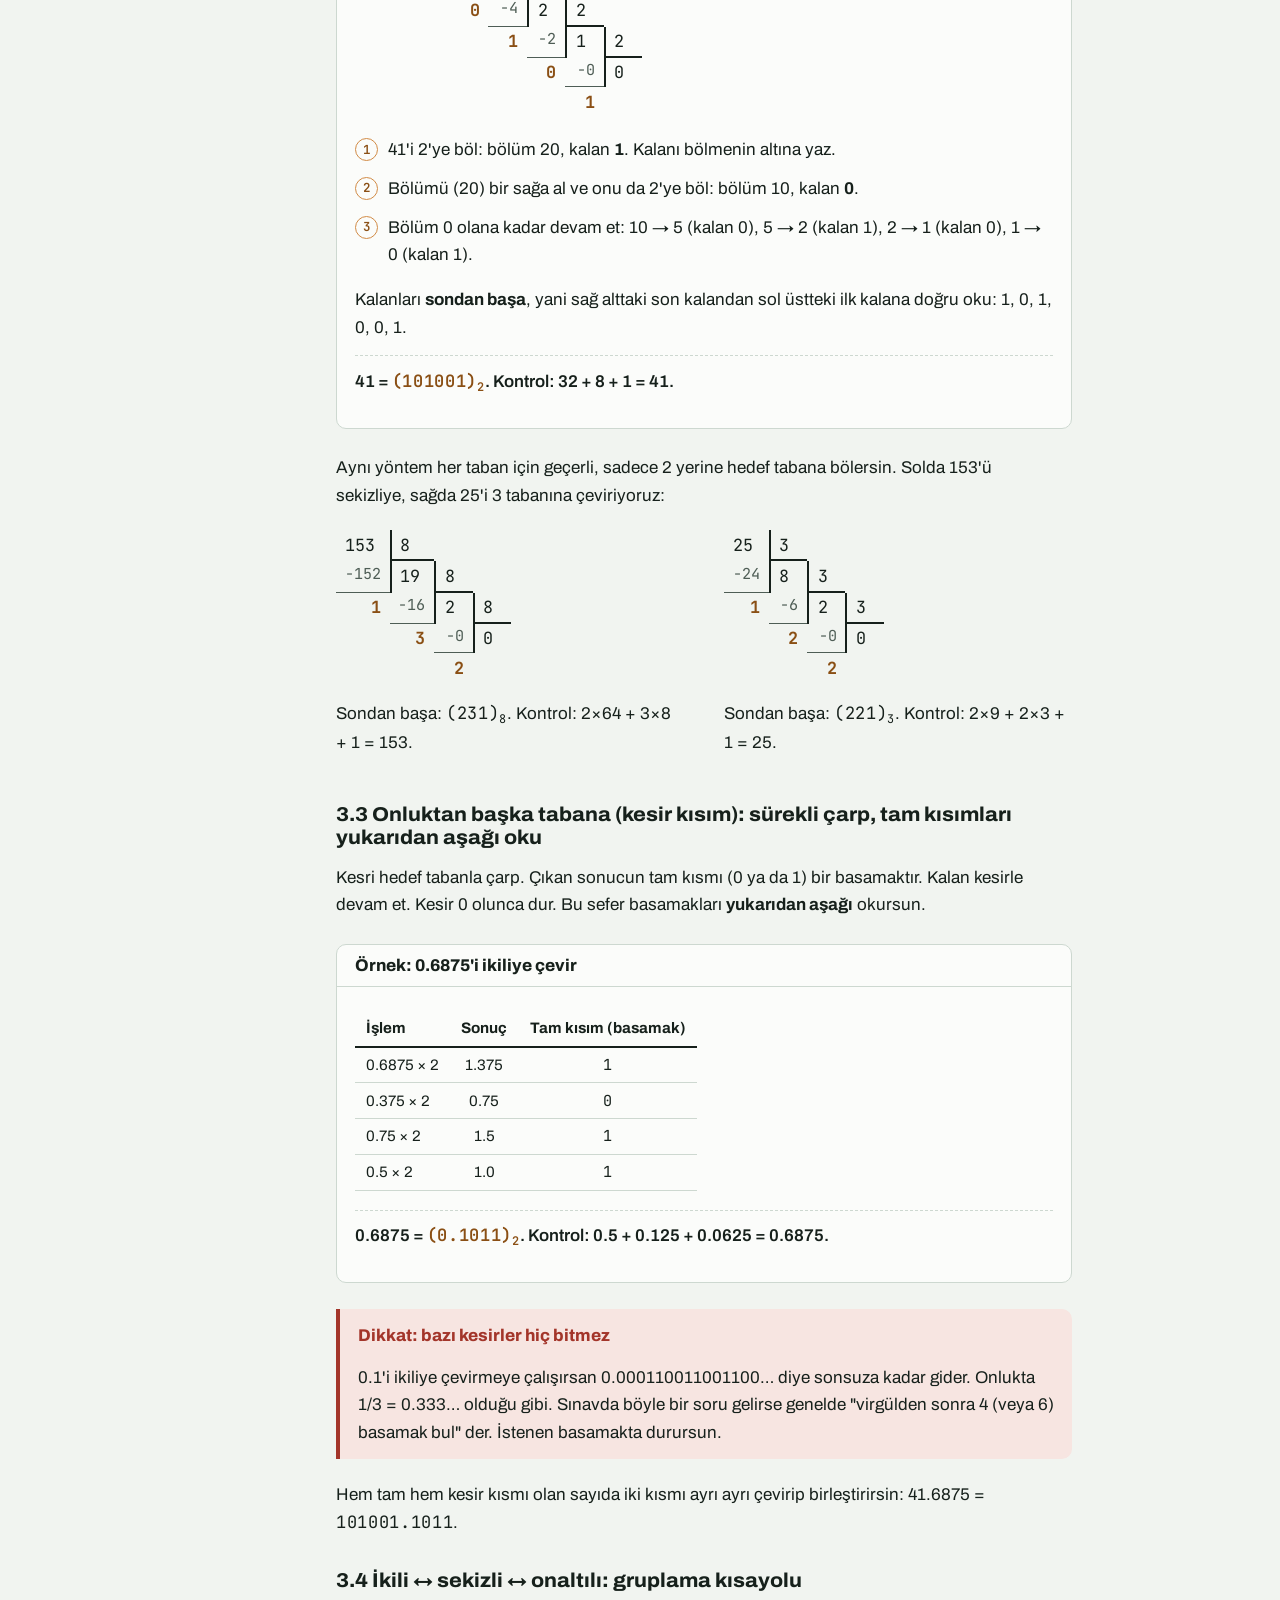
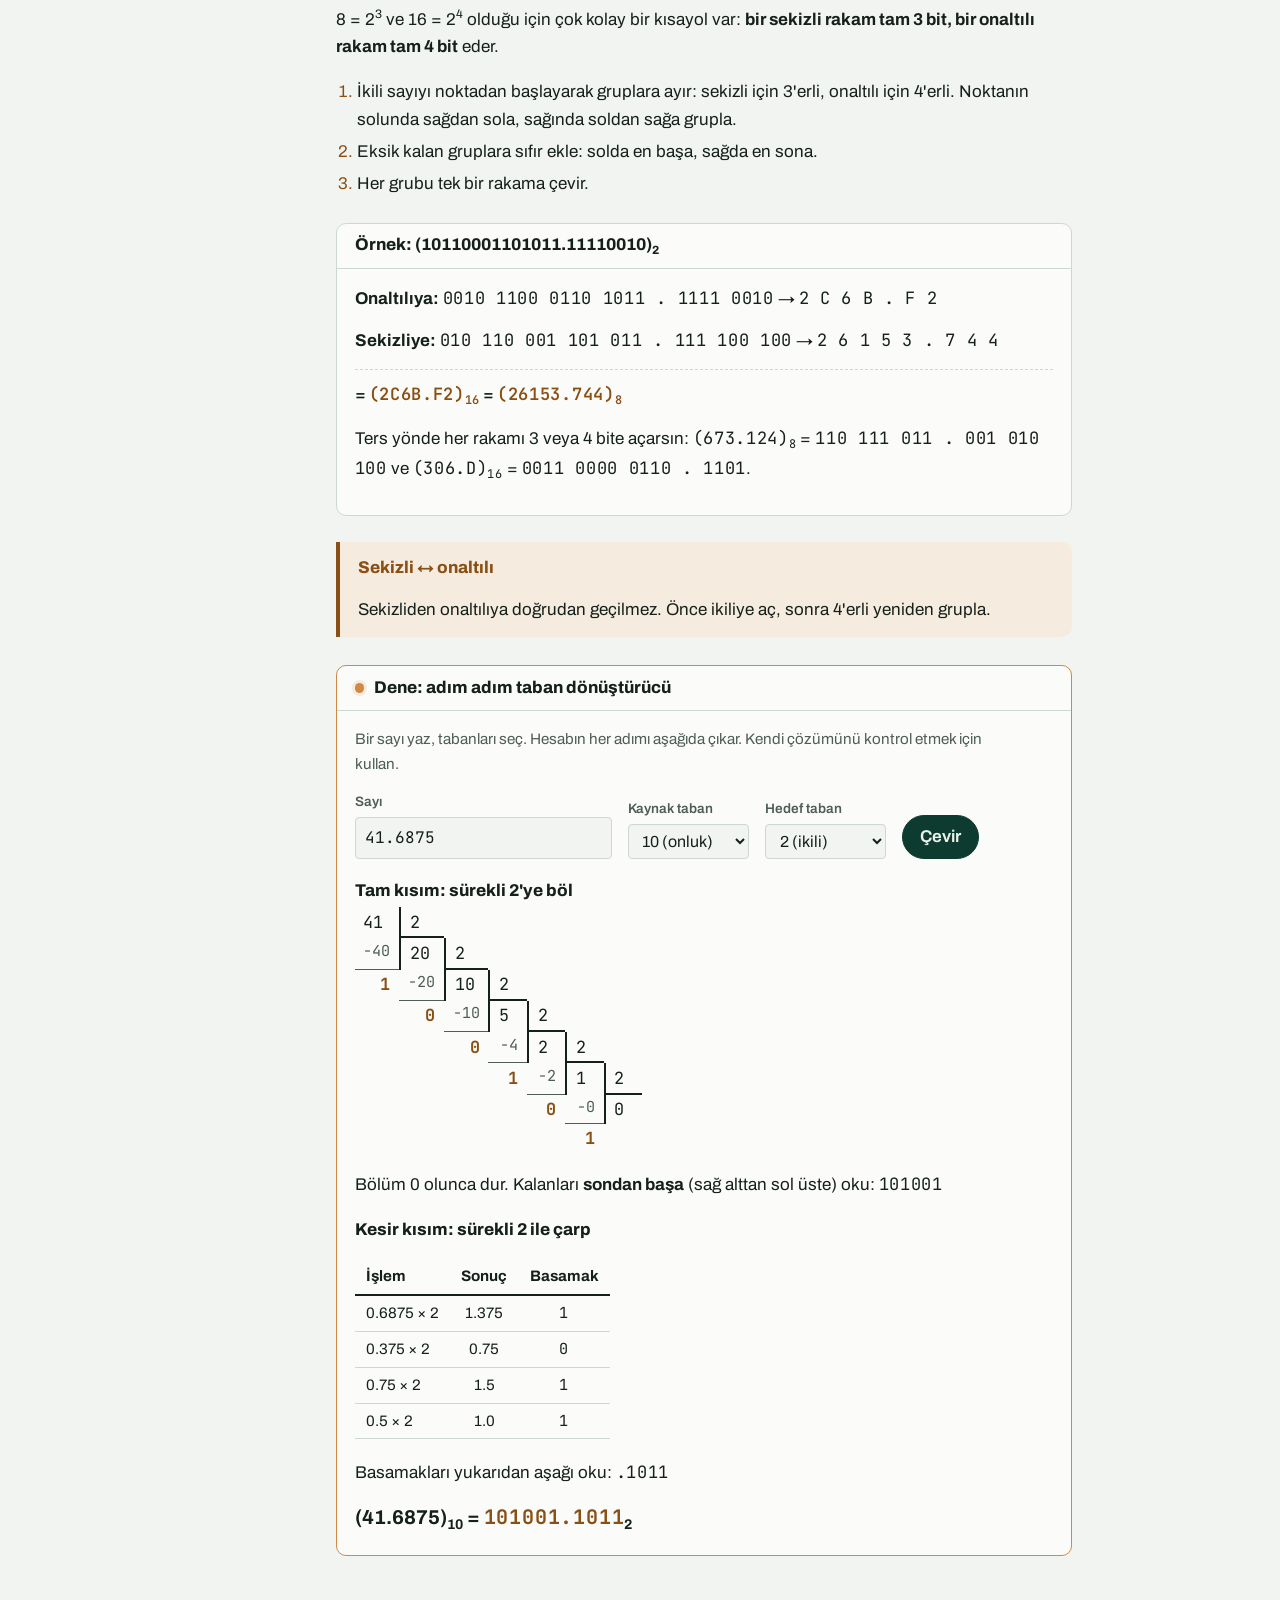
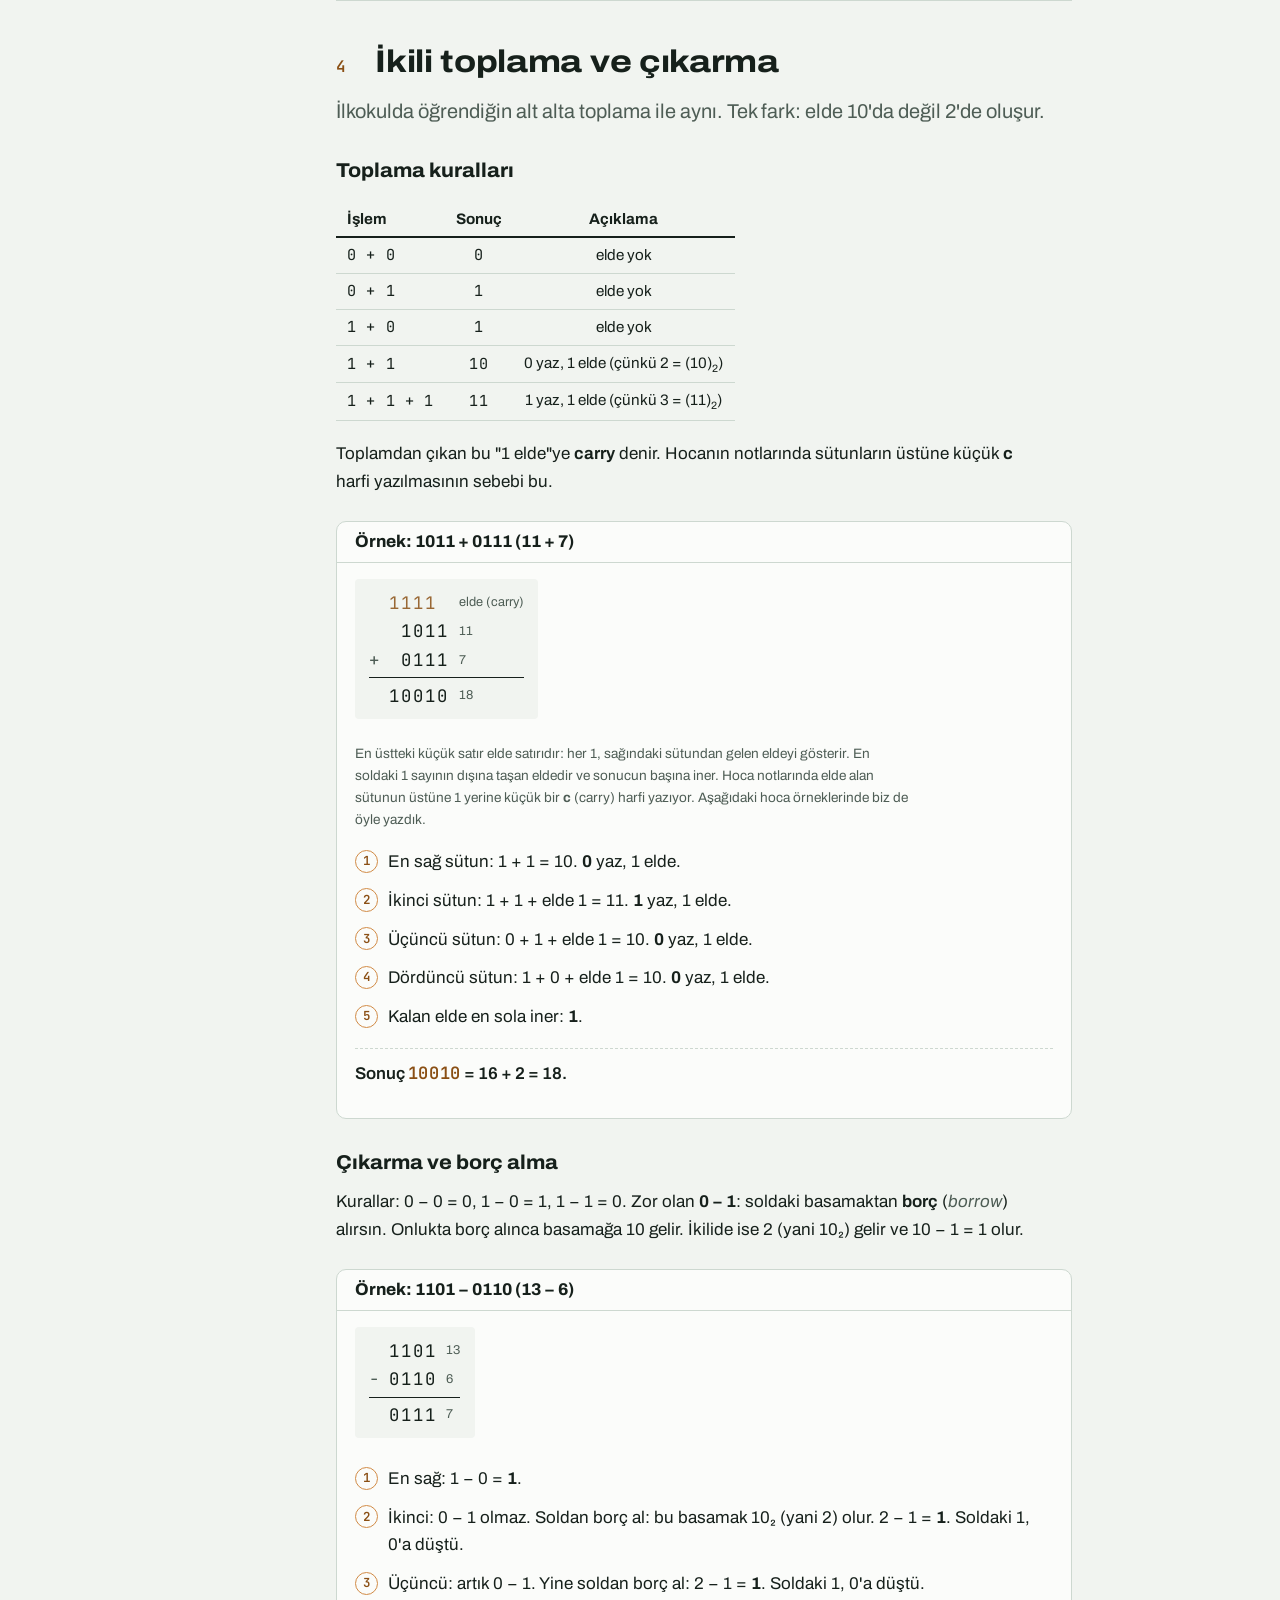
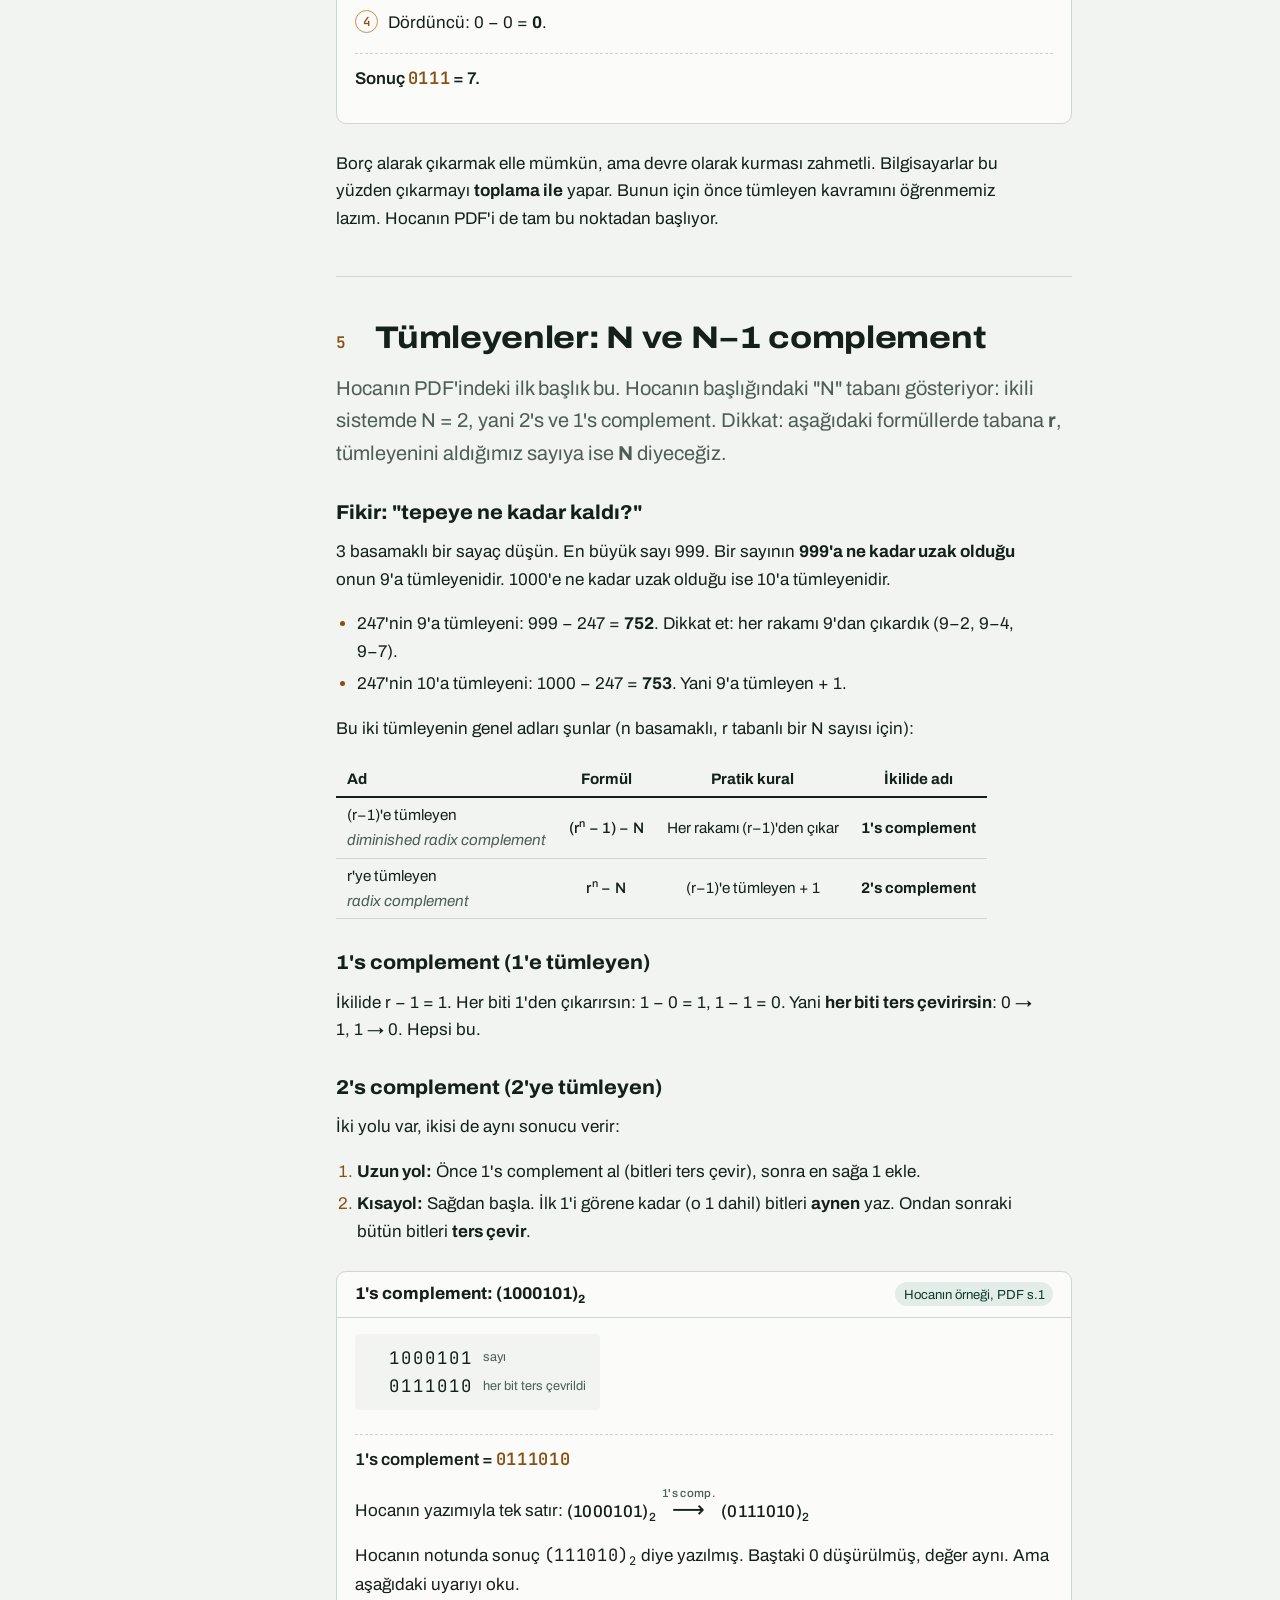
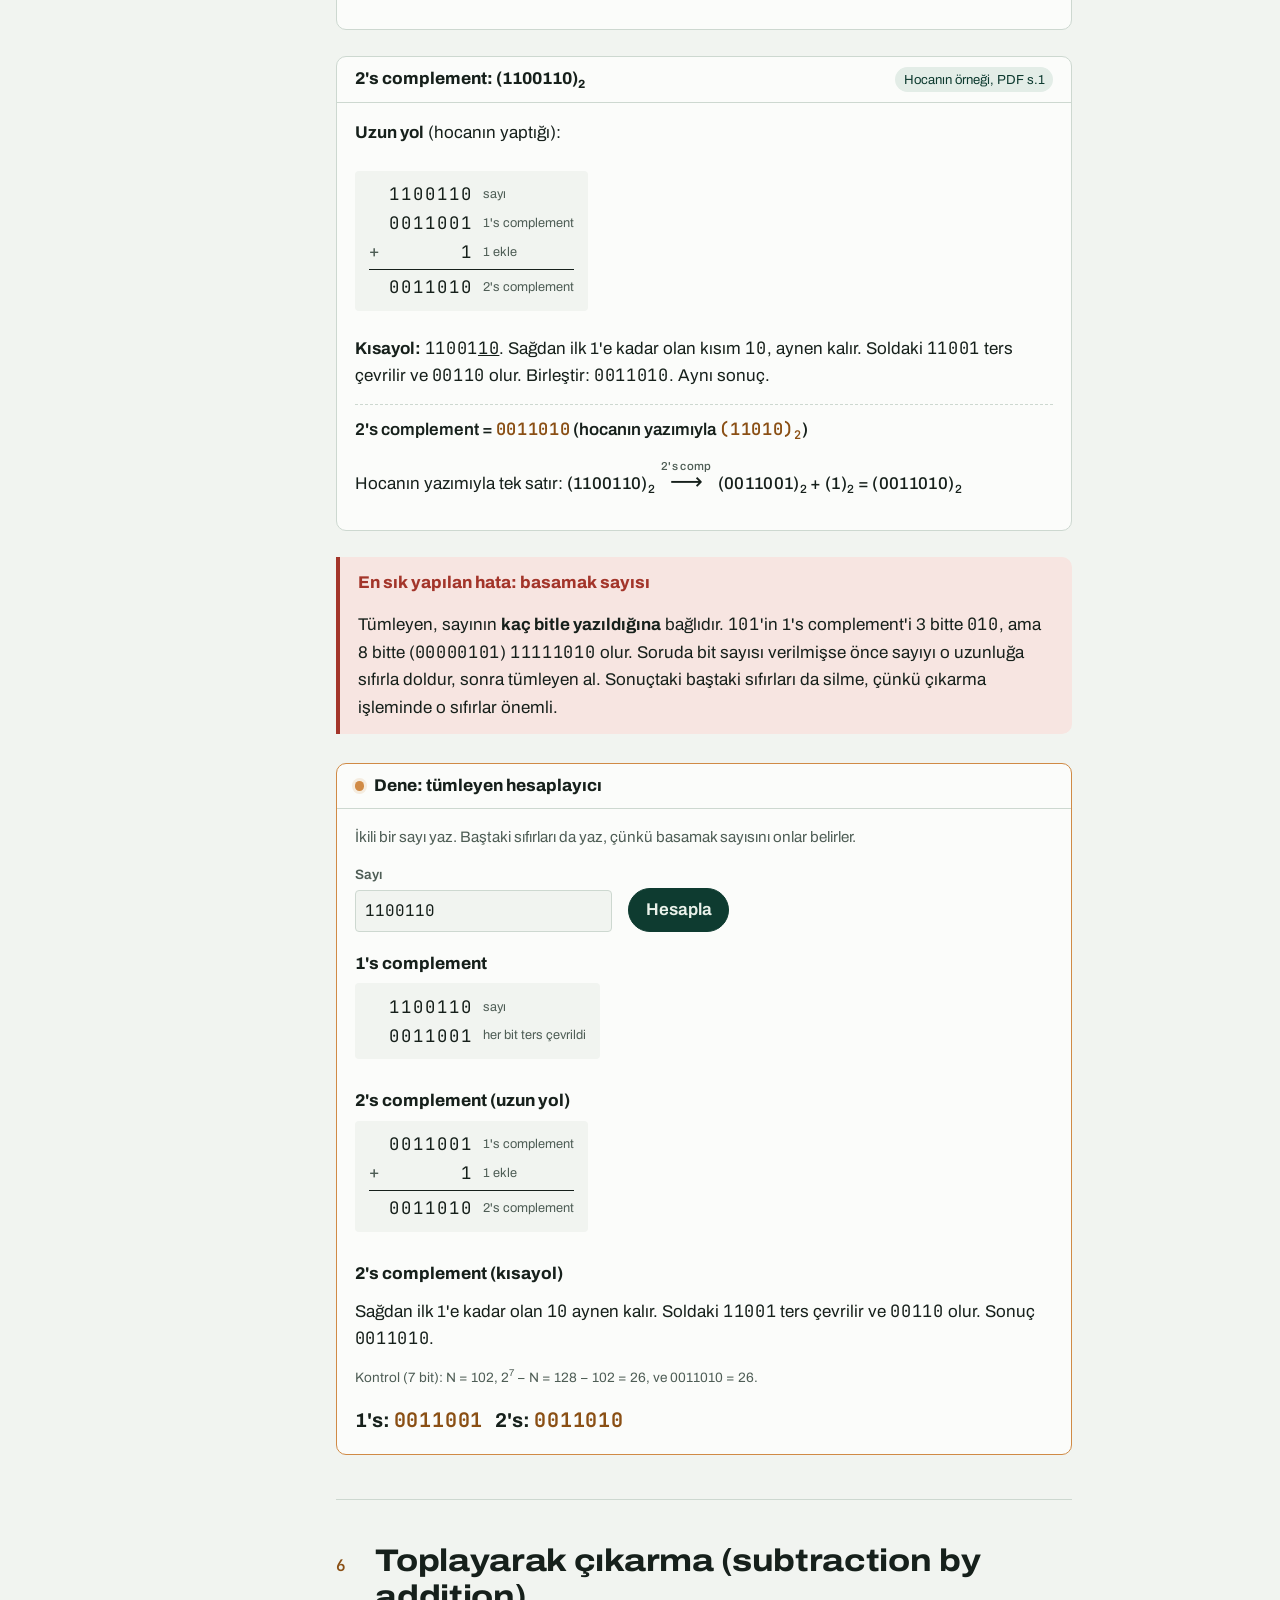
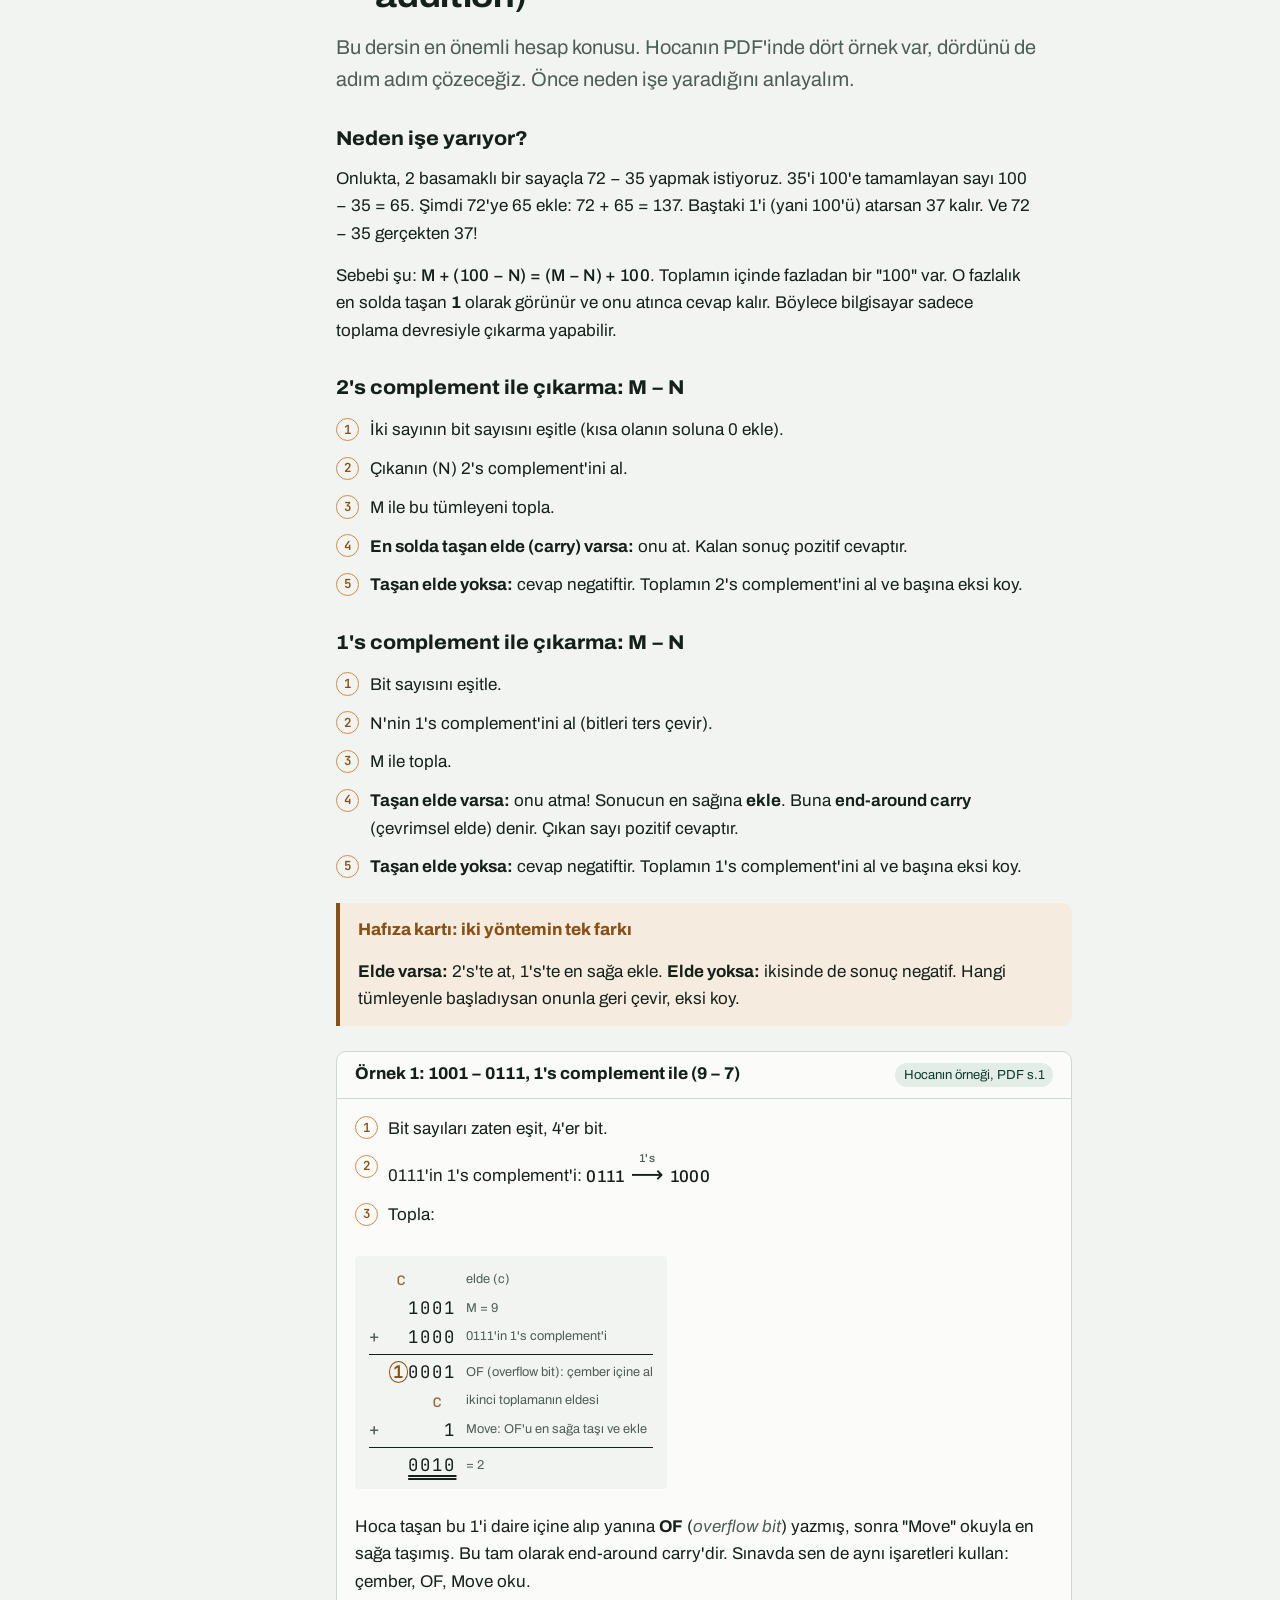
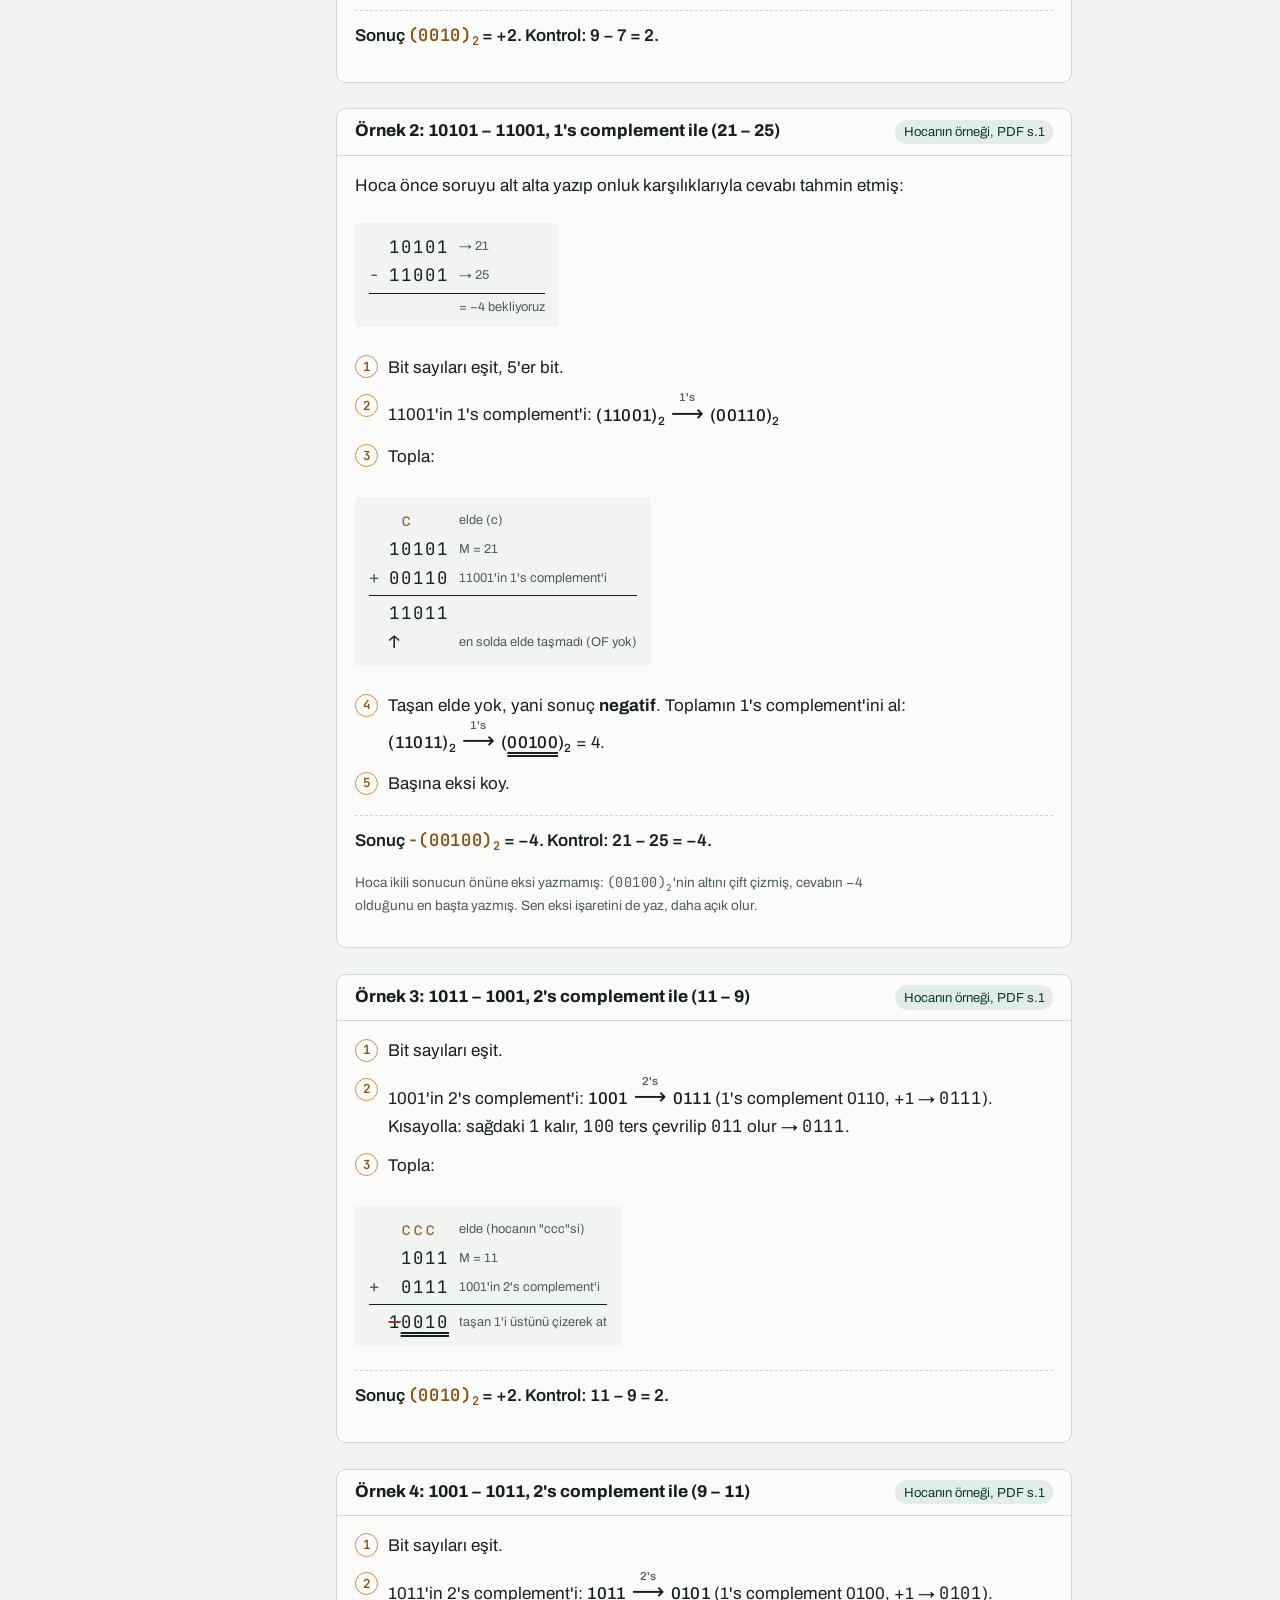
==== commit b9931c37: "Ders 1: 9's/10's complement ve Gray dönüşüm formülleri kaldırıldı Hoca sadece ikili tümleyen ve 3 bi" ====
--- a/lessons/01-sayi-sistemleri.html
+++ b/lessons/01-sayi-sistemleri.html
@@ -410,22 +410,12 @@
     <p>Tümleyen, sayının <b>kaç bitle yazıldığına</b> bağlıdır. <span class="b">101</span>'in 1's complement'i 3 bitte <span class="b">010</span>, ama 8 bitte (<span class="b">00000101</span>) <span class="b">11111010</span> olur. Soruda bit sayısı verilmişse önce sayıyı o uzunluğa sıfırla doldur, sonra tümleyen al. Sonuçtaki baştaki sıfırları da silme, çünkü çıkarma işleminde o sıfırlar önemli.</p>
   </div>
 
-  <h3>Onluk sistemde aynı şey: 9's ve 10's complement</h3>
-  <p>Sınavda onluk sayılarla da sorulabilir. Kural aynı, sadece "ters çevir" yerine "9'dan çıkar" var:</p>
-  <ul>
-    <li>546700'ün 9's complement'i: her rakam 9'dan çıkar → <span class="b">453299</span>. 10's complement: +1 → <span class="b">453300</span>.</li>
-    <li>012398'in 9's complement'i: <span class="b">987601</span>. 10's complement: <span class="b">987602</span>.</li>
-  </ul>
-  <p>10's complement için de kısayol var: sağdaki sıfırları aynen bırak, sıfır olmayan ilk rakamı 10'dan çıkar, solundaki her rakamı 9'dan çıkar. 546700 → sondaki <span class="b">00</span> kalır, 7 → 3, kalan 5,4,6 → 4,5,3 → <span class="b">453300</span>.</p>
-
   <div class="widget" id="w-comp">
     <div class="widget-head"><span class="dot" aria-hidden="true"></span><h4>Dene: tümleyen hesaplayıcı</h4></div>
     <div class="widget-body">
-      <p>Bir sayı yaz. Baştaki sıfırları da yaz, çünkü basamak sayısını onlar belirler.</p>
+      <p>İkili bir sayı yaz. Baştaki sıfırları da yaz, çünkü basamak sayısını onlar belirler.</p>
       <div class="controls">
         <div class="field"><label for="comp-in">Sayı</label><input id="comp-in" type="text" value="1100110" autocomplete="off" spellcheck="false"></div>
-        <div class="field"><span class="lbl">Taban</span>
-          <div class="seg" role="group" aria-label="Taban" id="comp-base"><button type="button" data-v="2" aria-pressed="true">İkili</button><button type="button" data-v="10" aria-pressed="false">Onluk</button></div></div>
         <button class="btn" type="button" id="comp-go">Hesapla</button>
       </div>
       <div class="wout" id="comp-out" aria-live="polite"></div>
@@ -439,7 +429,7 @@
   <p class="lead">Bu dersin en önemli hesap konusu. Hocanın PDF'inde dört örnek var, dördünü de adım adım çözeceğiz. Önce neden işe yaradığını anlayalım.</p>
 
   <h3>Neden işe yarıyor?</h3>
-  <p>Onlukta, 2 basamaklı bir sayaçla 72 − 35 yapmak istiyoruz. 35'in 10's complement'i 100 − 35 = 65. Şimdi 72'ye 65 ekle: 72 + 65 = 137. Baştaki 1'i (yani 100'ü) atarsan 37 kalır. Ve 72 − 35 gerçekten 37!</p>
+  <p>Onlukta, 2 basamaklı bir sayaçla 72 − 35 yapmak istiyoruz. 35'i 100'e tamamlayan sayı 100 − 35 = 65. Şimdi 72'ye 65 ekle: 72 + 65 = 137. Baştaki 1'i (yani 100'ü) atarsan 37 kalır. Ve 72 − 35 gerçekten 37!</p>
   <p>Sebebi şu: <span class="m">M + (100 − N) = (M − N) + 100</span>. Toplamın içinde fazladan bir "100" var. O fazlalık en solda taşan <b>1</b> olarak görünür ve onu atınca cevap kalır. Böylece bilgisayar sadece toplama devresiyle çıkarma yapabilir.</p>
 
   <h3>2's complement ile çıkarma: M − N</h3>
@@ -582,20 +572,6 @@
     <p>0101 − 0101: 0101 + 1010 = <span class="b">1111</span>, elde yok, "negatif" der ve 1111'in tersini alırsın: <span class="b">−0000</span>. Bu 1's complement'in bilinen tuhaflığı olan <b>negatif sıfır</b>dır. Sonucu 0 olarak yaz. 2's complement'te bu sorun yok: 0101 + 1011 = <span class="b"><span class="strike">1</span>0000</span> = 0.</p>
   </div>
 
-  <div class="example">
-    <div class="example-head"><h4>Onlukta da aynısı: 72532 − 3250, 10's complement ile</h4></div>
-    <div class="example-body">
-      <ol class="steps">
-        <li>Basamakları eşitle: 3250 → <span class="b">03250</span>.</li>
-        <li>10's complement: 9's complement 96749, +1 → <span class="b">96750</span>.</li>
-        <li>Topla: 72532 + 96750 = <span class="b"><span class="strike">1</span>69282</span>. Elde taştı, at.</li>
-      </ol>
-      <p class="answer">Sonuç +69282.</p>
-      <p>Aynı işlem <b>9's complement</b> ile: 03250'nin 9's complement'i 96749. 72532 + 96749 = <span class="b"><span class="hl">1</span>69281</span>. Elde taştı, en sağa ekle (end-around carry): 69281 + 1 = <b>69282</b>.</p>
-      <p>Ters yönde 3250 − 72532: 72532'nin 10's complement'i 27468. 03250 + 27468 = 30718, elde yok. Sonuç negatif, 30718'in 10's complement'i 69282 → <b>−69282</b>.</p>
-    </div>
-  </div>
-
   <div class="note warn">
     <span class="note-title">Terim karışıklığına dikkat: "overflow"</span>
     <p>Hoca en solda taşan bite "overflow bit" demiş. Bu işaretsiz tümleyen çıkarmasında taşan <b>elde</b> (<span class="en">end carry</span>) demektir. Sınavda hocanın terimini kullanabilirsin.</p>
@@ -608,10 +584,8 @@
       <div class="controls">
         <div class="field"><label for="sub-m">M (eksilen)</label><input id="sub-m" type="text" value="1001" autocomplete="off" spellcheck="false" size="10"></div>
         <div class="field"><label for="sub-n">N (çıkan)</label><input id="sub-n" type="text" value="1011" autocomplete="off" spellcheck="false" size="10"></div>
-        <div class="field"><span class="lbl">Taban</span>
-          <div class="seg" role="group" aria-label="Taban" id="sub-base"><button type="button" data-v="2" aria-pressed="true">İkili</button><button type="button" data-v="10" aria-pressed="false">Onluk</button></div></div>
         <div class="field"><span class="lbl">Yöntem</span>
-          <div class="seg" role="group" aria-label="Yöntem" id="sub-method"><button type="button" data-v="r" aria-pressed="true">2's (10's)</button><button type="button" data-v="r-1" aria-pressed="false">1's (9's)</button></div></div>
+          <div class="seg" role="group" aria-label="Yöntem" id="sub-method"><button type="button" data-v="r" aria-pressed="true">2's</button><button type="button" data-v="r-1" aria-pressed="false">1's</button></div></div>
         <button class="btn" type="button" id="sub-go">Çöz</button>
       </div>
       <div class="wout" id="sub-out" aria-live="polite"></div>
@@ -657,17 +631,11 @@
   </div>
   <p>Bu tür bir soruda yöntem hep aynı: ağırlıkları bitlerin üstüne yaz, rakamı bu ağırlıkların toplamı olarak oluştur, kullandığın ağırlıkların altına 1, diğerlerine 0 yaz.</p>
   <div class="table-wrap"><table class="data">
-    <caption style="caption-side:top;text-align:left;font-weight:700;padding-bottom:.4rem">Sık kullanılan dört bitlik kodlar</caption>
-    <thead><tr><th>Rakam</th><th>BCD (8421)</th><th>4812</th><th>2421</th><th>8 4 −2 −1</th><th>Excess-3</th></tr></thead>
+    <caption style="caption-side:top;text-align:left;font-weight:700;padding-bottom:.4rem">Hocanın iki kodu, 0–9 arası bütün rakamlar</caption>
+    <thead><tr><th>Rakam</th><th>BCD (8421)</th><th>4812</th></tr></thead>
     <tbody id="code-table"></tbody>
   </table></div>
-  <ul>
-    <li><b>2421</b> ve <b>84−2−1</b> de ağırlıklı kodlardır. 84−2−1'de bazı ağırlıklar negatiftir: 1 = <span class="b">0111</span> = 4 − 2 − 1.</li>
-    <li><b>Excess-3</b> ağırlıklı değildir. Rakamın BCD'sine 3 eklenerek bulunur: 5 → 5 + 3 = 8 → <span class="b">1000</span>.</li>
-    <li>2421, 84−2−1 ve Excess-3 <span class="term">kendini tümleyen</span> (<span class="en">self-complementing</span>) kodlardır. Bir rakamın kodundaki bitleri ters çevirirsen o rakamın 9's complement'inin kodu çıkar. Excess-3'te 2 = <span class="b">0101</span>, tersi <span class="b">1010</span> = 7, ve 9 − 2 = 7.</li>
-  </ul>
-
-
+  
   <div class="widget" id="w-codes">
     <div class="widget-head"><span class="dot" aria-hidden="true"></span><h4>Dene: onluk sayıyı kodla</h4></div>
     <div class="widget-body">
@@ -719,60 +687,6 @@
     <li>Üst yarının başına 0, alt yarının başına 1 koy: <span class="b">00, 01, 11, 10</span>. Bu 2 bitlik Gray kodu.</li>
     <li>Aynısını tekrarla: <span class="b">000, 001, 011, 010</span> | <span class="b">110, 111, 101, 100</span>. Bu 3 bitlik Gray kodu, hocanın tablosuyla aynı.</li>
   </ol>
-
-  <h3>İkiliden Gray'e çevirme</h3>
-  <p>Burada XOR işlemine ihtiyacımız var. Kuralı çok basit: <b>iki bit farklıysa 1, aynıysa 0</b>. Yani 0⊕0 = 0, 0⊕1 = 1, 1⊕0 = 1, 1⊕1 = 0. (10. bölümde XOR'u ayrıntılı göreceğiz.)</p>
-  <ol class="steps">
-    <li>Gray'in ilk (en sol) biti, ikilinin ilk bitiyle aynıdır.</li>
-    <li>Sonraki her Gray biti = ikilideki o bit ⊕ ikilideki solundaki bit.</li>
-  </ol>
-  <div class="example">
-    <div class="example-head"><h4>Örnek: ikili 1011 → Gray</h4></div>
-    <div class="example-body">
-      <ul>
-        <li>1. bit: aynen <b>1</b></li>
-        <li>2. bit: 1 ⊕ 0 = <b>1</b> (farklı)</li>
-        <li>3. bit: 0 ⊕ 1 = <b>1</b> (farklı)</li>
-        <li>4. bit: 1 ⊕ 1 = <b>0</b> (aynı)</li>
-      </ul>
-      <p class="answer">Gray = <span class="b">1110</span></p>
-    </div>
-  </div>
-
-  <h3>Gray'den ikiliye çevirme</h3>
-  <ol class="steps">
-    <li>İkilinin ilk biti, Gray'in ilk bitiyle aynıdır.</li>
-    <li>Sonraki her ikili bit = <b>az önce bulduğun ikili bit</b> ⊕ Gray'deki o bit.</li>
-  </ol>
-  <div class="example">
-    <div class="example-head"><h4>Örnek: Gray 1110 → ikili</h4></div>
-    <div class="example-body">
-      <ul>
-        <li>1. bit: aynen <b>1</b></li>
-        <li>2. bit: (bulunan 1) ⊕ (Gray 1) = <b>0</b></li>
-        <li>3. bit: (bulunan 0) ⊕ (Gray 1) = <b>1</b></li>
-        <li>4. bit: (bulunan 1) ⊕ (Gray 0) = <b>1</b></li>
-      </ul>
-      <p class="answer">İkili = <span class="b">1011</span> (bir önceki örneğin tersi, doğru)</p>
-    </div>
-  </div>
-  <div class="note warn">
-    <span class="note-title">Sık hata</span>
-    <p>Gray'den ikiliye çevirirken Gray bitlerini kendi aralarında XOR'lama. Her adımda <b>bir önceki adımda bulduğun ikili biti</b> kullanırsın.</p>
-  </div>
-
-  <div class="widget" id="w-gray">
-    <div class="widget-head"><span class="dot" aria-hidden="true"></span><h4>Dene: Gray dönüştürücü</h4></div>
-    <div class="widget-body">
-      <div class="controls">
-        <div class="field"><label for="gray-in">Bitler</label><input id="gray-in" type="text" value="1011" autocomplete="off" spellcheck="false"></div>
-        <div class="field"><span class="lbl">Yön</span>
-          <div class="seg" role="group" aria-label="Yön" id="gray-dir"><button type="button" data-v="b2g" aria-pressed="true">İkili → Gray</button><button type="button" data-v="g2b" aria-pressed="false">Gray → İkili</button></div></div>
-        <button class="btn" type="button" id="gray-go">Çevir</button>
-      </div>
-      <div class="wout" id="gray-out" aria-live="polite"></div>
-    </div>
-  </div>
 </section>
 
 <!-- ============================================================ 10 -->
@@ -1136,7 +1050,6 @@
       <ul>
         <li>1's: bütün bitleri ters çevir. Formül (2ⁿ−1) − N</li>
         <li>2's: 1's + 1. Ya da sağdan ilk 1'e kadar aynen yaz, gerisini ters çevir. Formül 2ⁿ − N</li>
-        <li>Onlukta: 9's = her rakam 9'dan çıkar, 10's = 9's + 1</li>
         <li>Bit sayısını hep koru</li>
       </ul>
     </div>
@@ -1154,10 +1067,7 @@
       <ul>
         <li>BCD = 8421: her onluk rakam ayrı 4 bit. 1010–1111 geçersiz</li>
         <li>Ağırlıklı kod: değer = 1 olan bitlerin ağırlıkları toplamı (4812'de 9 = 0110)</li>
-        <li>Excess-3 = BCD + 3</li>
         <li>Gray: komşular arasında 1 bit fark</li>
-        <li>İkili → Gray: en soldaki bit aynen; sonraki her Gray biti = ikilide o bit ⊕ solundaki bit</li>
-        <li>Gray → ikili: en soldaki bit aynen; sonraki her ikili bit = bulunan son ikili bit ⊕ o Gray biti</li>
       </ul>
     </div>
     <div>
@@ -1220,8 +1130,6 @@
       <details class="solution"><summary>Çözümü göster</summary><p>2 = <span class="b">0010</span>, F = <span class="b">1111</span> → <span class="b">00101111</span>. Onluk: 2×16 + 15 = <b>47</b>.</p></details></li>
     <li><span class="b">10110100</span> sayısının 1's ve 2's complement'ini bul.
       <details class="solution"><summary>Çözümü göster</summary><p>1's: her biti ters çevir → <span class="b">01001011</span>. 2's: 1's + 1 → <span class="b">01001100</span>. Kısayolla: sağdaki <span class="b">100</span> aynen kalır, soldaki <span class="b">10110</span> ters çevrilip <span class="b">01001</span> olur → <span class="b">01001100</span>.</p></details></li>
-    <li>4250 sayısının (4 basamak) 9's ve 10's complement'ini bul.
-      <details class="solution"><summary>Çözümü göster</summary><p>9's: 9−4, 9−2, 9−5, 9−0 → <span class="b">5749</span>. 10's: +1 → <span class="b">5750</span>.</p></details></li>
     <li><span class="b">1100 − 0101</span> işlemini 2's complement ile yap.
       <details class="solution"><summary>Çözümü göster</summary><p><span class="m">0101<span class="arr" data-l="2's"></span>1011</span></p><div class="calc"><span class="l"></span><span class="v carry">c    </span><span class="c">elde</span><span class="l"></span><span class="v">1100</span><span class="c">12</span><span class="l">+</span><span class="v">1011</span><span class="c"></span><hr><span class="l"></span><span class="v"><span class="strike">1</span><span class="dbl">0111</span></span><span class="c">taşan 1'i at</span></div><p>Elde var, sonuç pozitif: <span class="b">0111</span> = +7. Kontrol: 12 − 5 = 7.</p></details></li>
     <li><span class="b">0101 − 1100</span> işlemini 2's complement ile yap.
@@ -1234,10 +1142,8 @@
       <details class="solution"><summary>Çözümü göster</summary><p>2 → 0010, 0 → 0000, 2 → 0010, 6 → 0110 → <span class="b">0010 0000 0010 0110</span>.</p></details></li>
     <li>7 rakamını 4812 kodunda yaz.
       <details class="solution"><summary>Çözümü göster</summary><p>Ağırlıklar 4, 8, 1, 2. 7 = 4 + 1 + 2. 4 → 1, 8 → 0, 1 → 1, 2 → 1 → <span class="b">1011</span>.</p></details></li>
-    <li>İkili <span class="b">1101</span> sayısını Gray koduna çevir.
-      <details class="solution"><summary>Çözümü göster</summary><p>İlk bit 1. Sonra 1⊕1 = 0, 1⊕0 = 1, 0⊕1 = 1 → <span class="b">1011</span>.</p></details></li>
-    <li>Gray <span class="b">0111</span> kodunu ikiliye çevir.
-      <details class="solution"><summary>Çözümü göster</summary><p>İlk bit 0. Sonra (0)⊕1 = 1, (1)⊕1 = 0, (0)⊕1 = 1 → <span class="b">0101</span>. Parantez içindekiler bir önceki adımda bulunan ikili bit.</p></details></li>
+    <li>4 bitlik Gray kodunu yansıtma yöntemiyle yaz. 7'nin karşılığı nedir?
+      <details class="solution"><summary>Çözümü göster</summary><p>3 bitlik liste: 000, 001, 011, 010, 110, 111, 101, 100. Altına aynasını ekle ve üst yarıya 0, alt yarıya 1 koy. Üst yarı 0000, 0001, 0011, 0010, 0110, 0111, 0101, <span class="b">0100</span>. 7 sekizinci sırada (0'dan sayınca): <span class="b">0100</span>.</p></details></li>
     <li><span class="m">F = <span class="ov">A</span>B + C</span> için doğruluk tablosunu çıkar.
       <details class="solution"><summary>Çözümü göster</summary><p>Satırlar 000 → 111 sırasıyla: <span class="ov">A</span>B sütunu 0,0,1,1,0,0,0,0. F = <span class="ov">A</span>B + C: <span class="b">0, 1, 1, 1, 0, 1, 0, 1</span>.</p></details></li>
     <li><span class="m">F = AB + A<span class="ov">B</span></span> ifadesini sadeleştir.
@@ -1265,8 +1171,7 @@
             <option value="sub2">2's ile çıkarma</option>
             <option value="sub1">1's ile çıkarma</option>
             <option value="bcd">BCD</option>
-            <option value="gray">İkili → Gray</option>
-            <option value="gray2b">Gray → ikili</option>
+            <option value="gray">Gray kodu sırası</option>
             <option value="logic">Lojik ifade değeri</option>
           </select></div>
         <button class="btn ghost" type="button" id="quiz-new">Yeni soru</button>
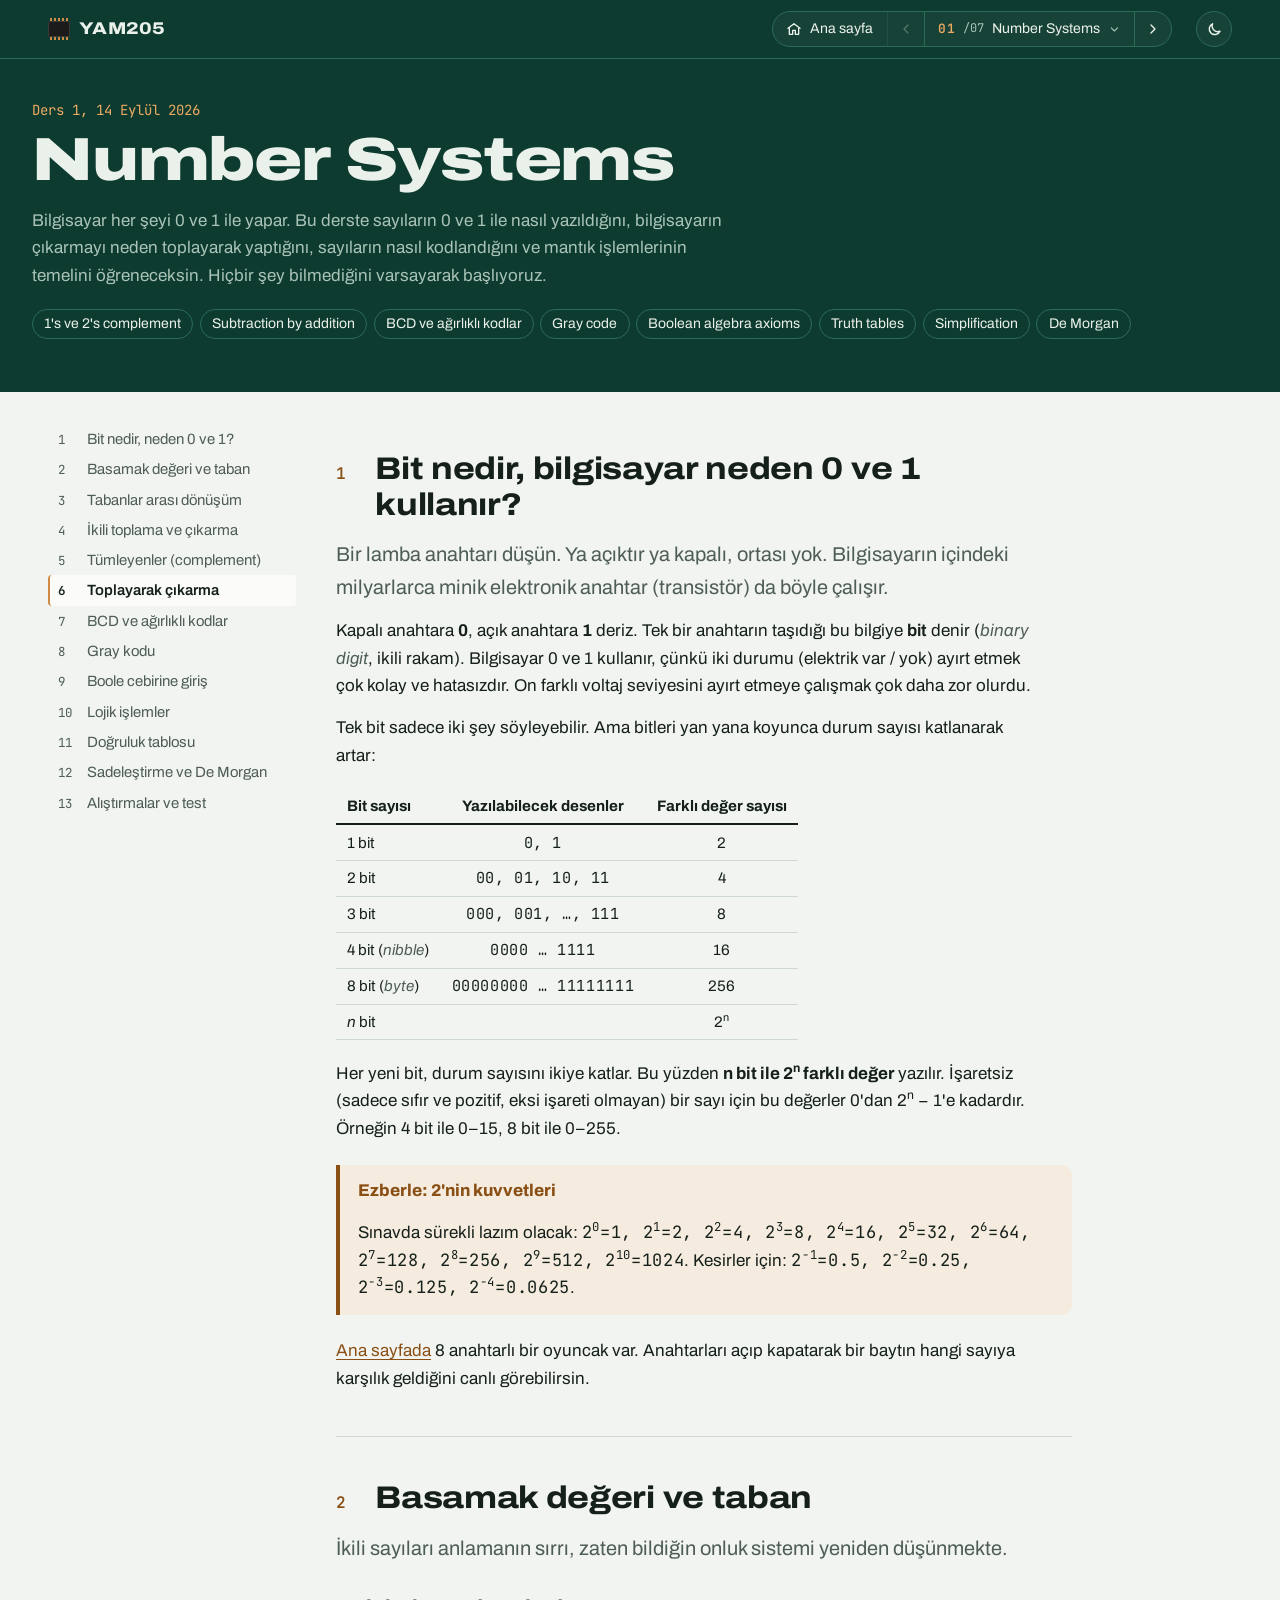
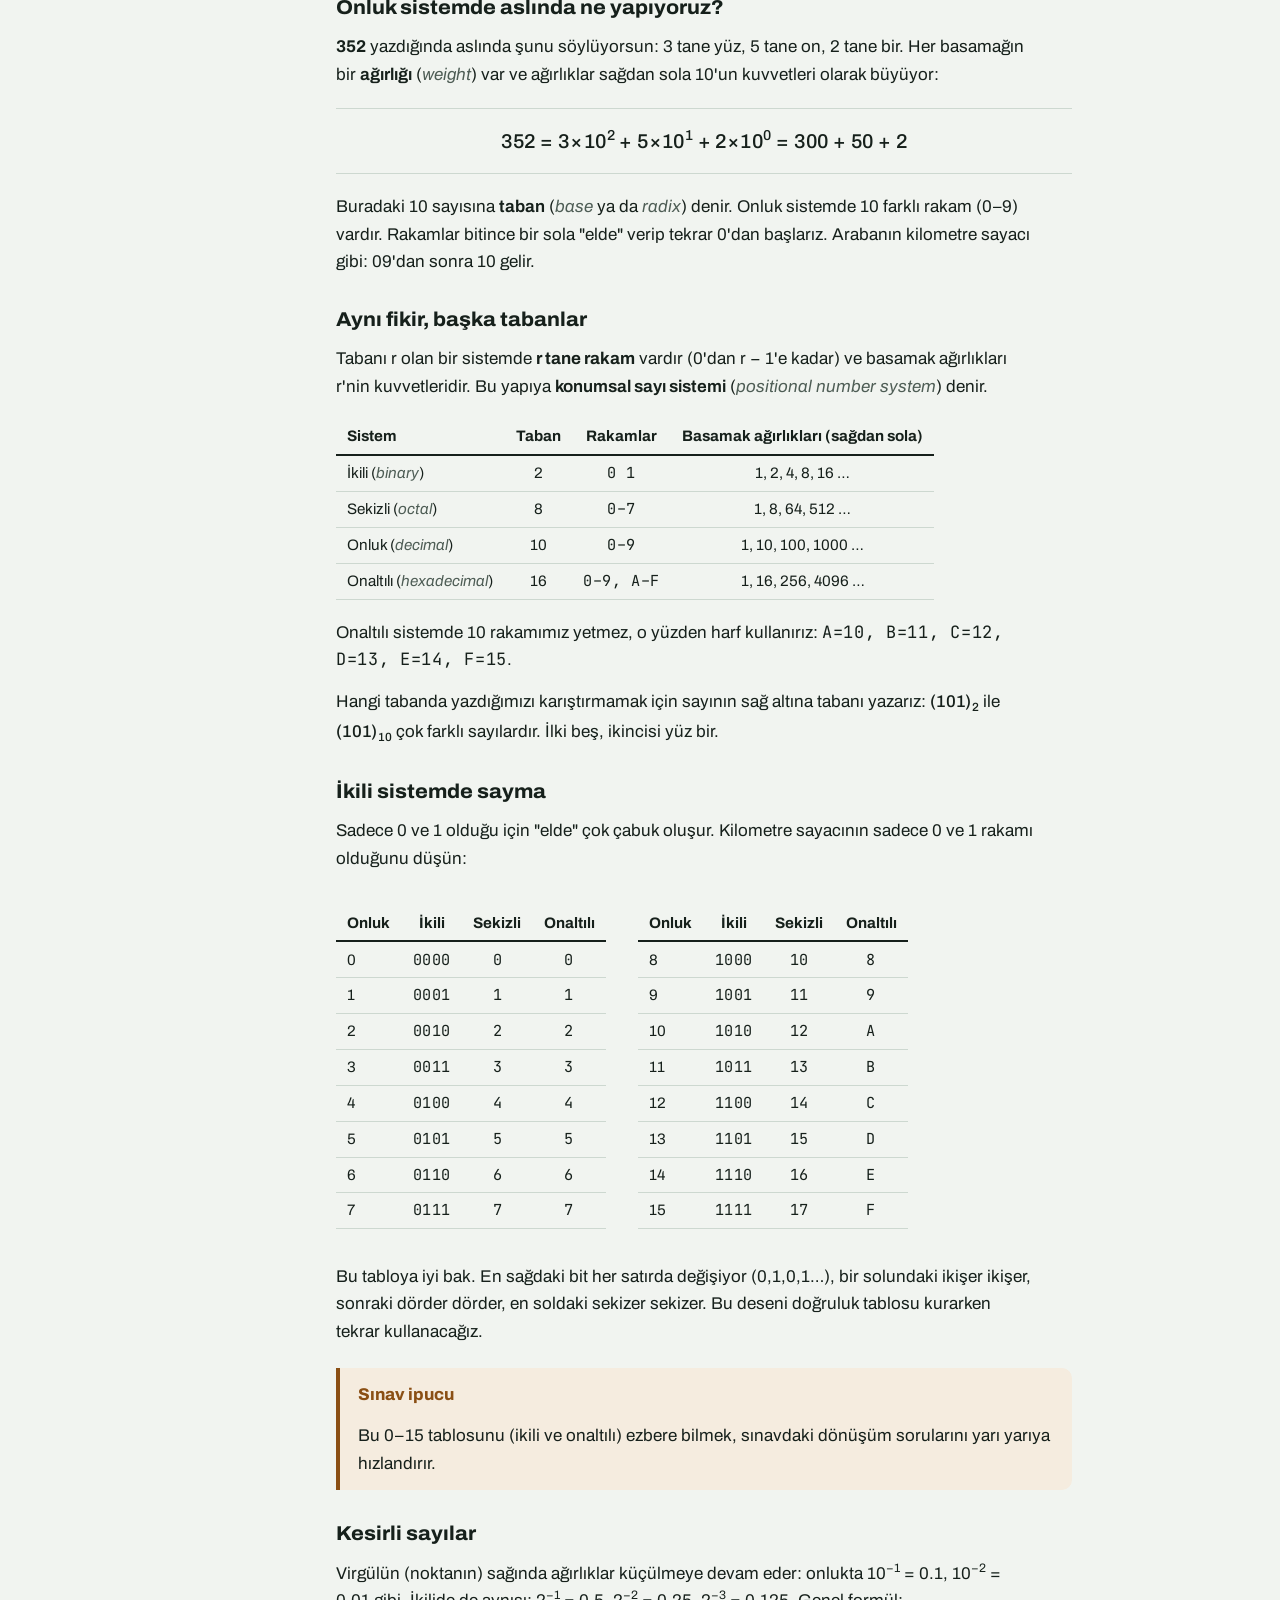
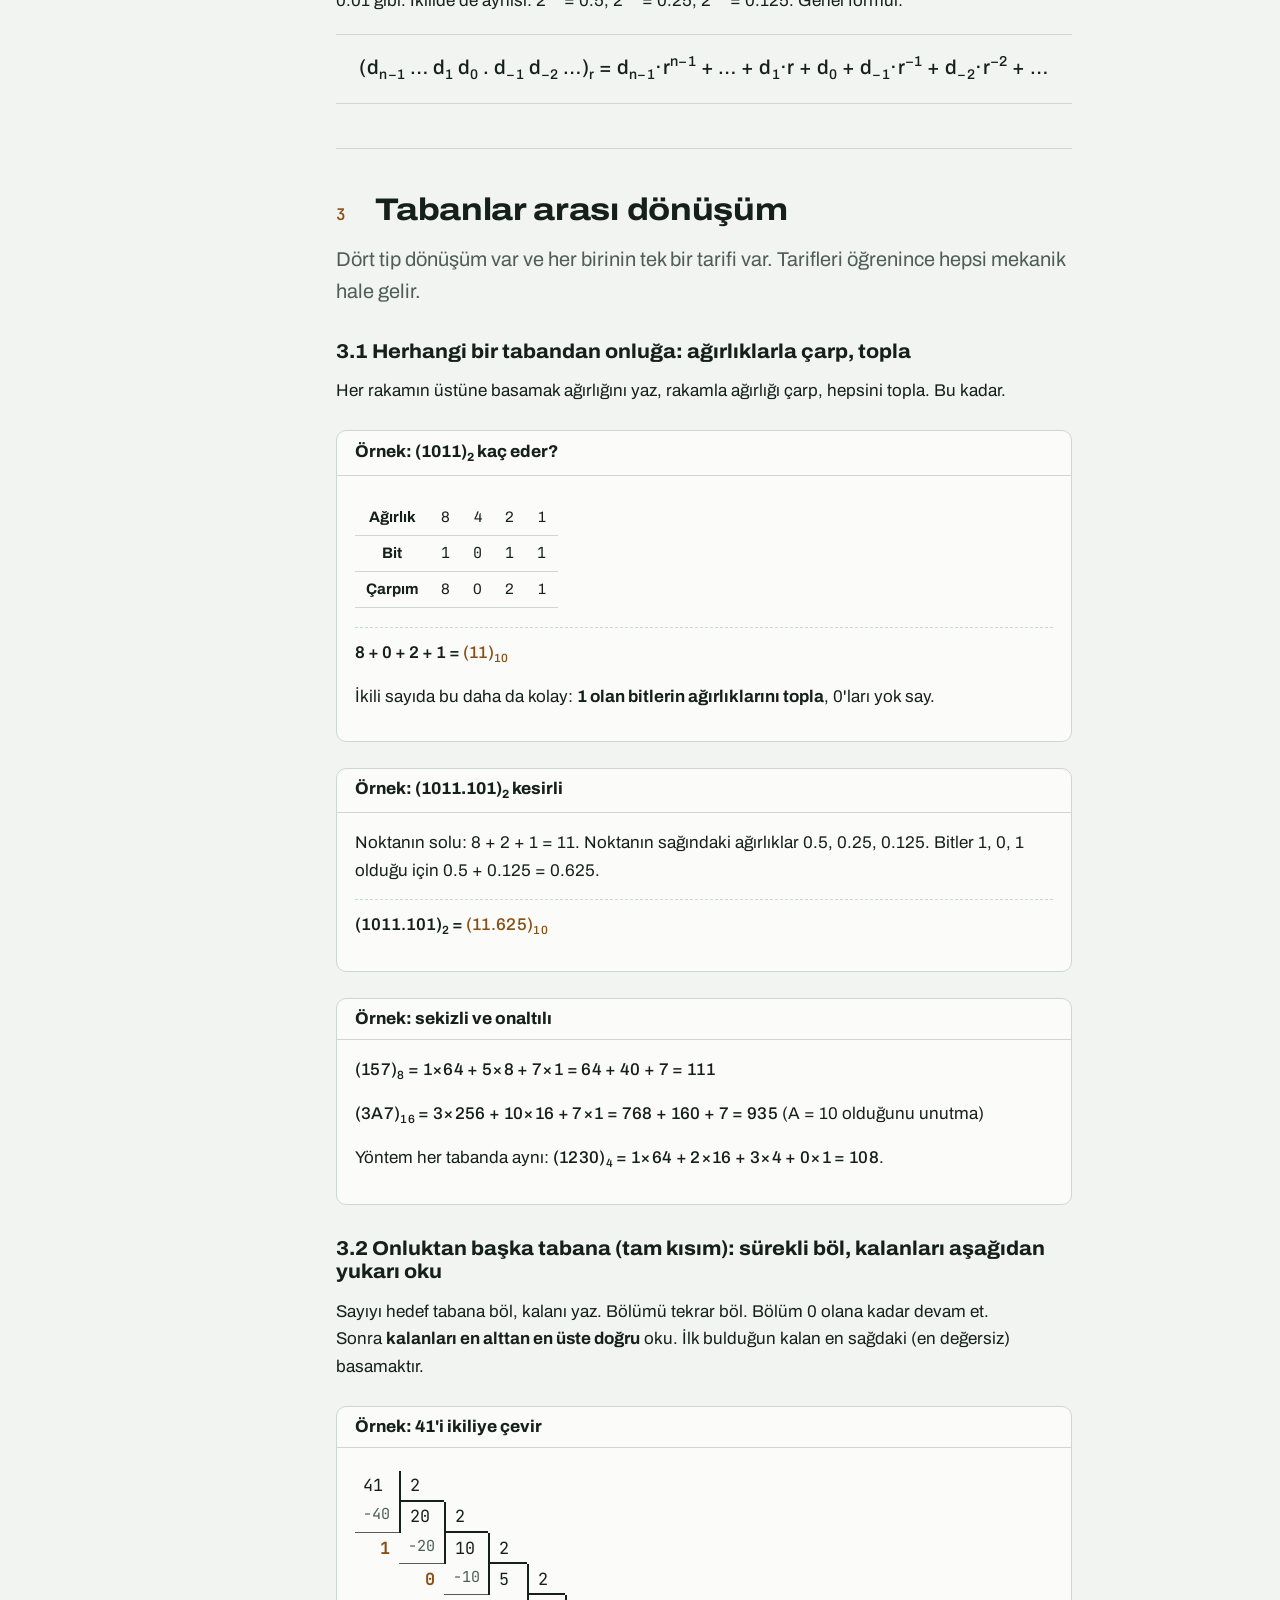
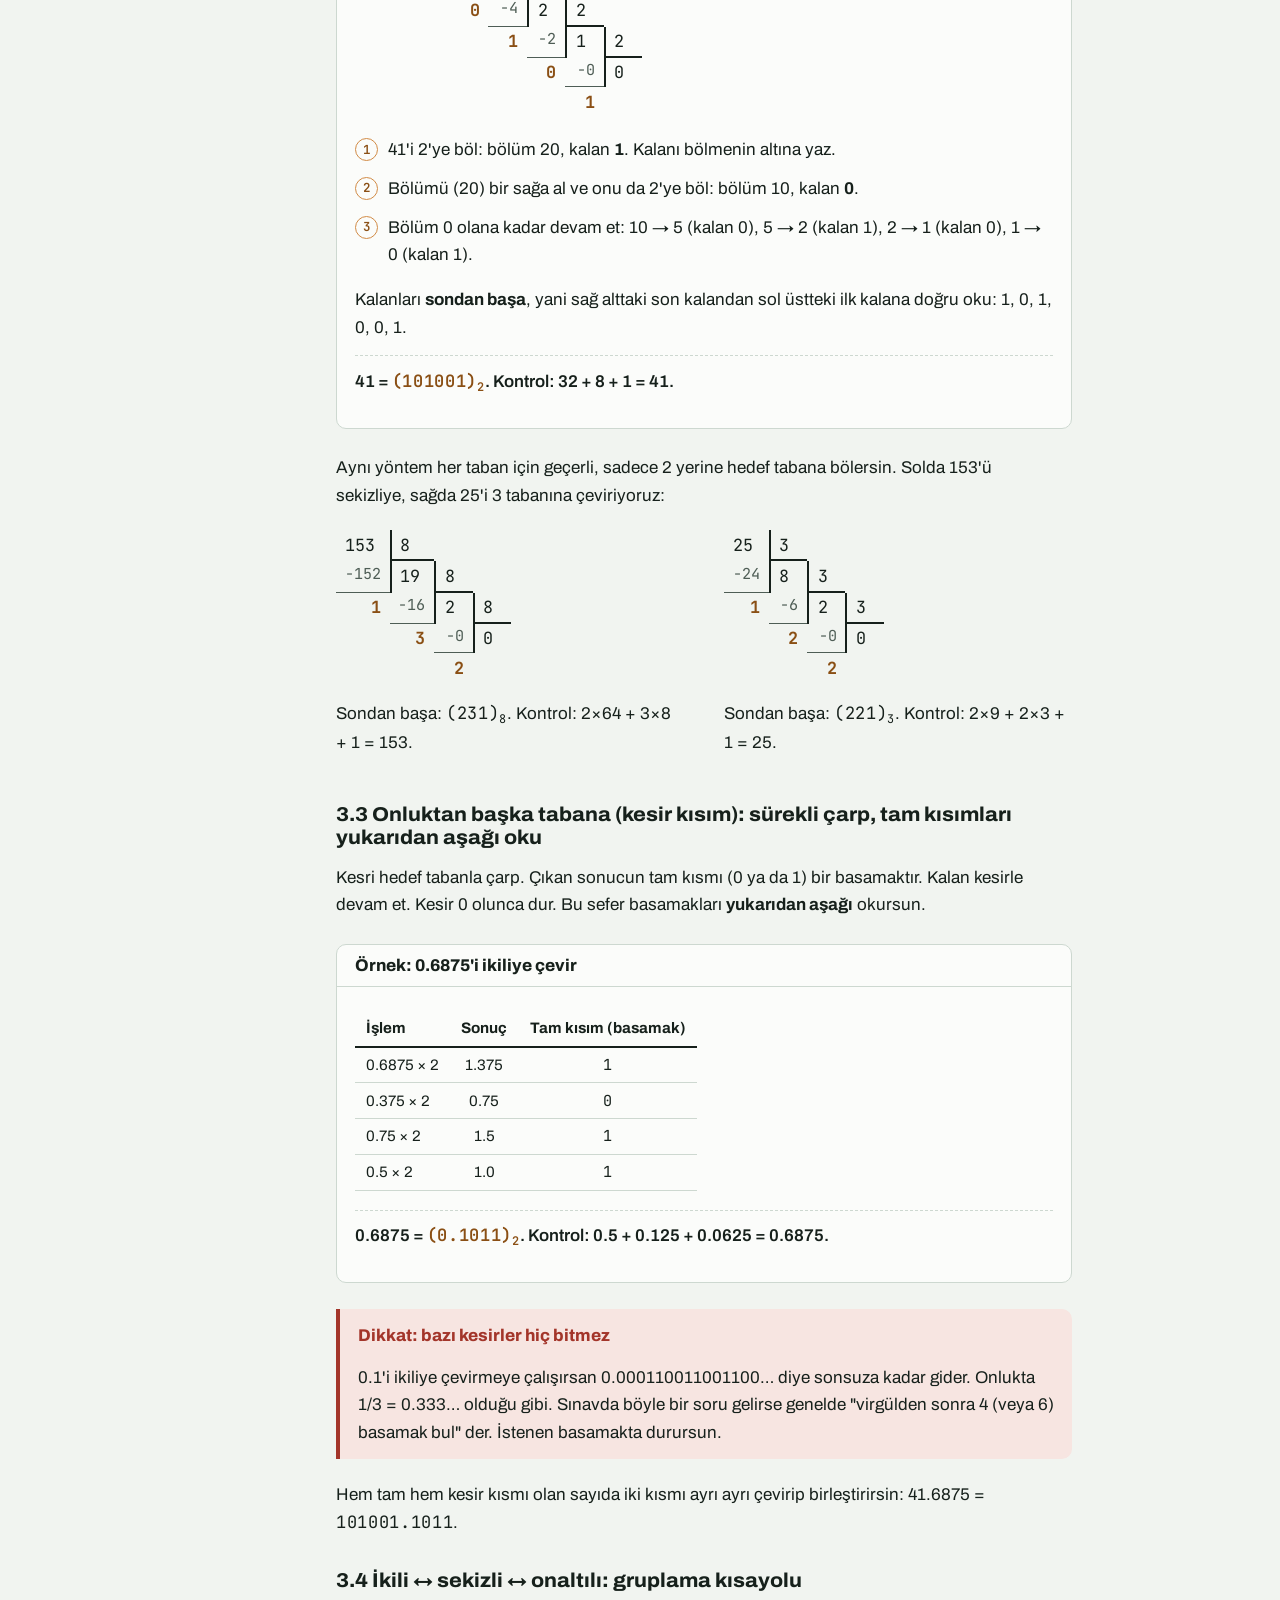
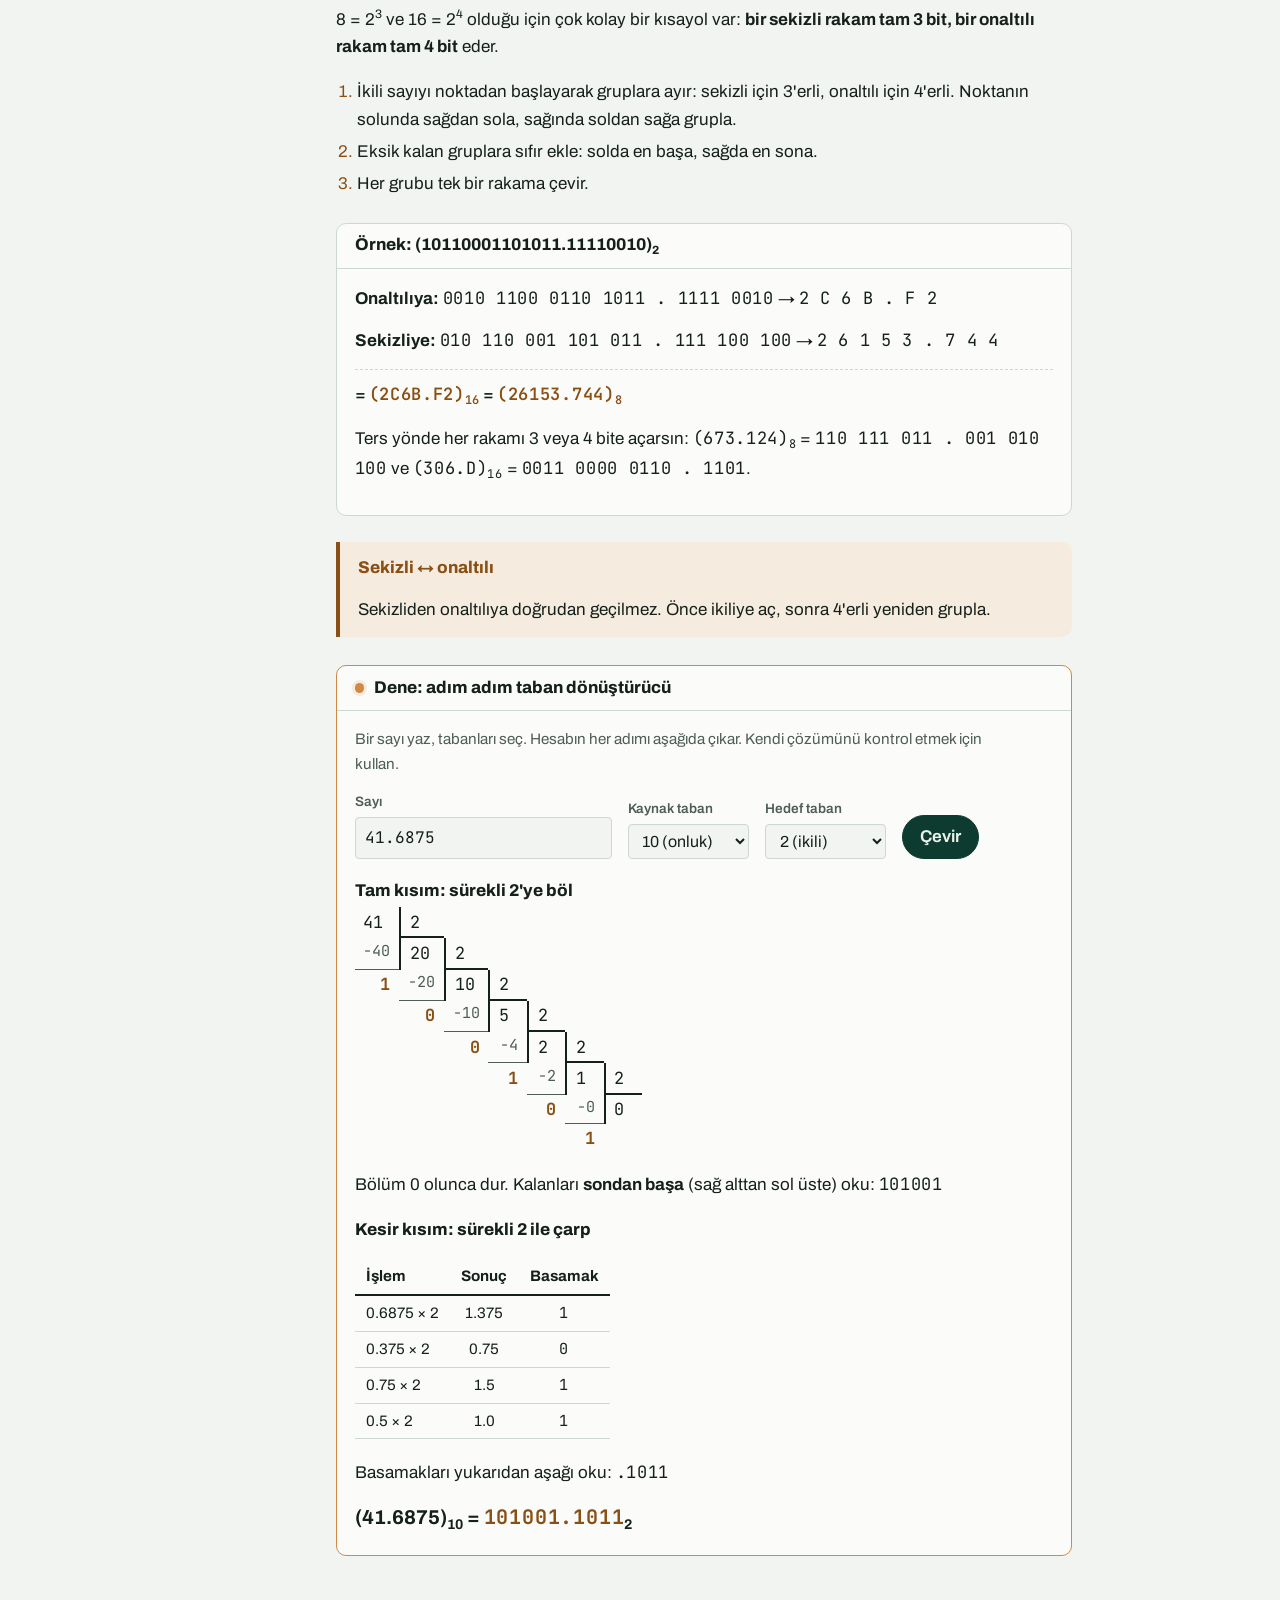
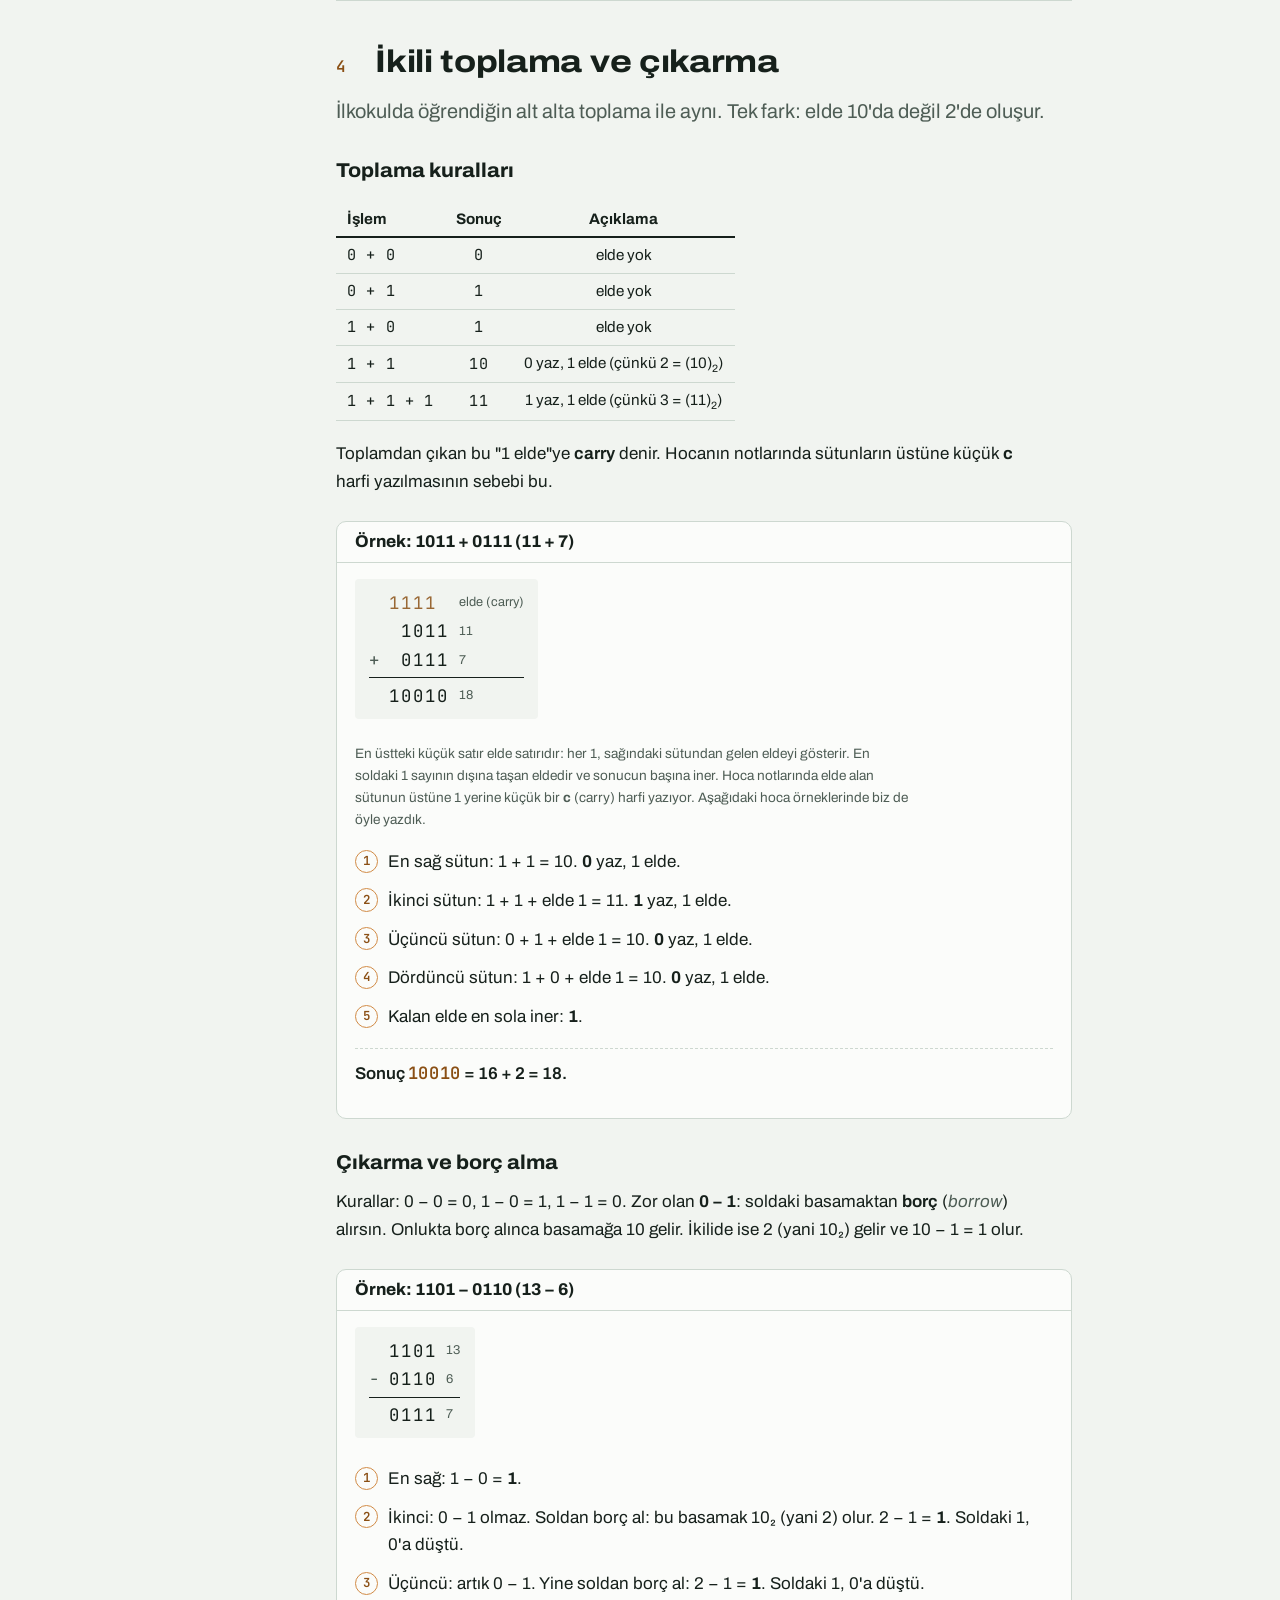
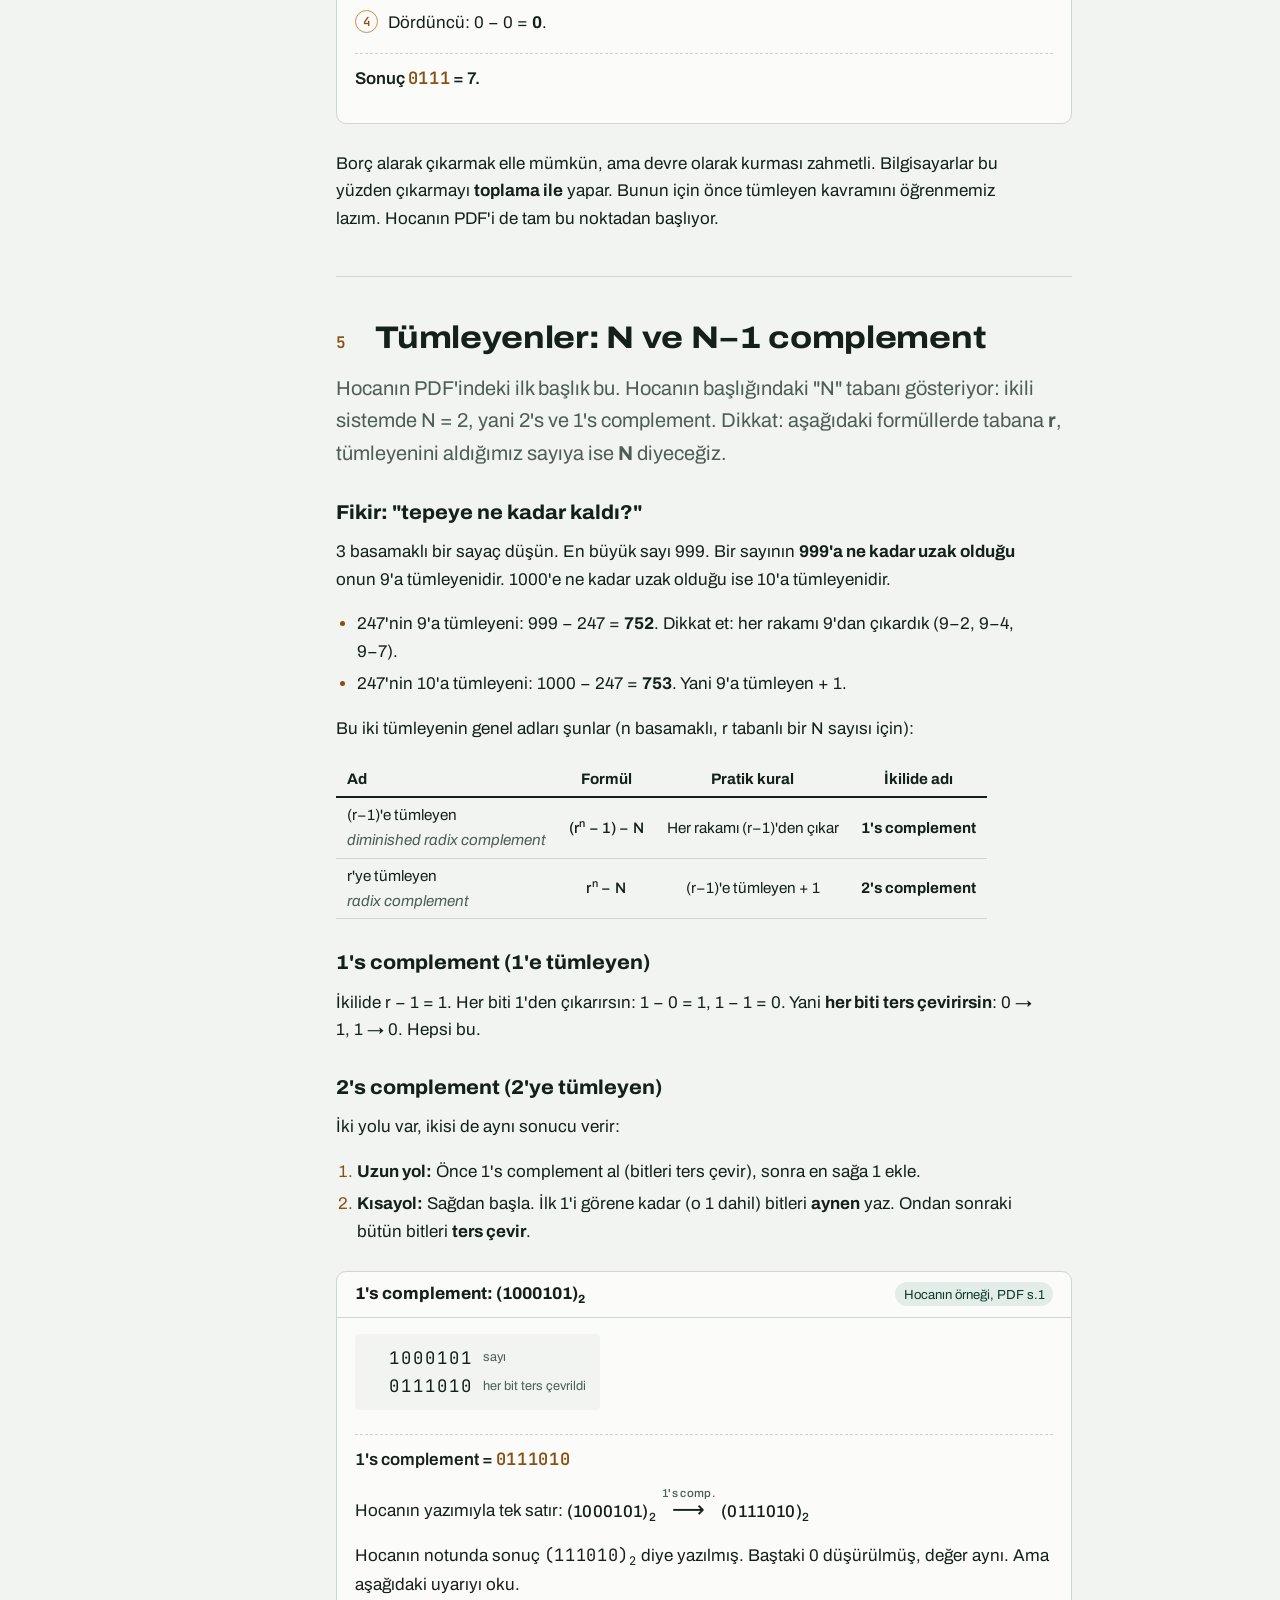
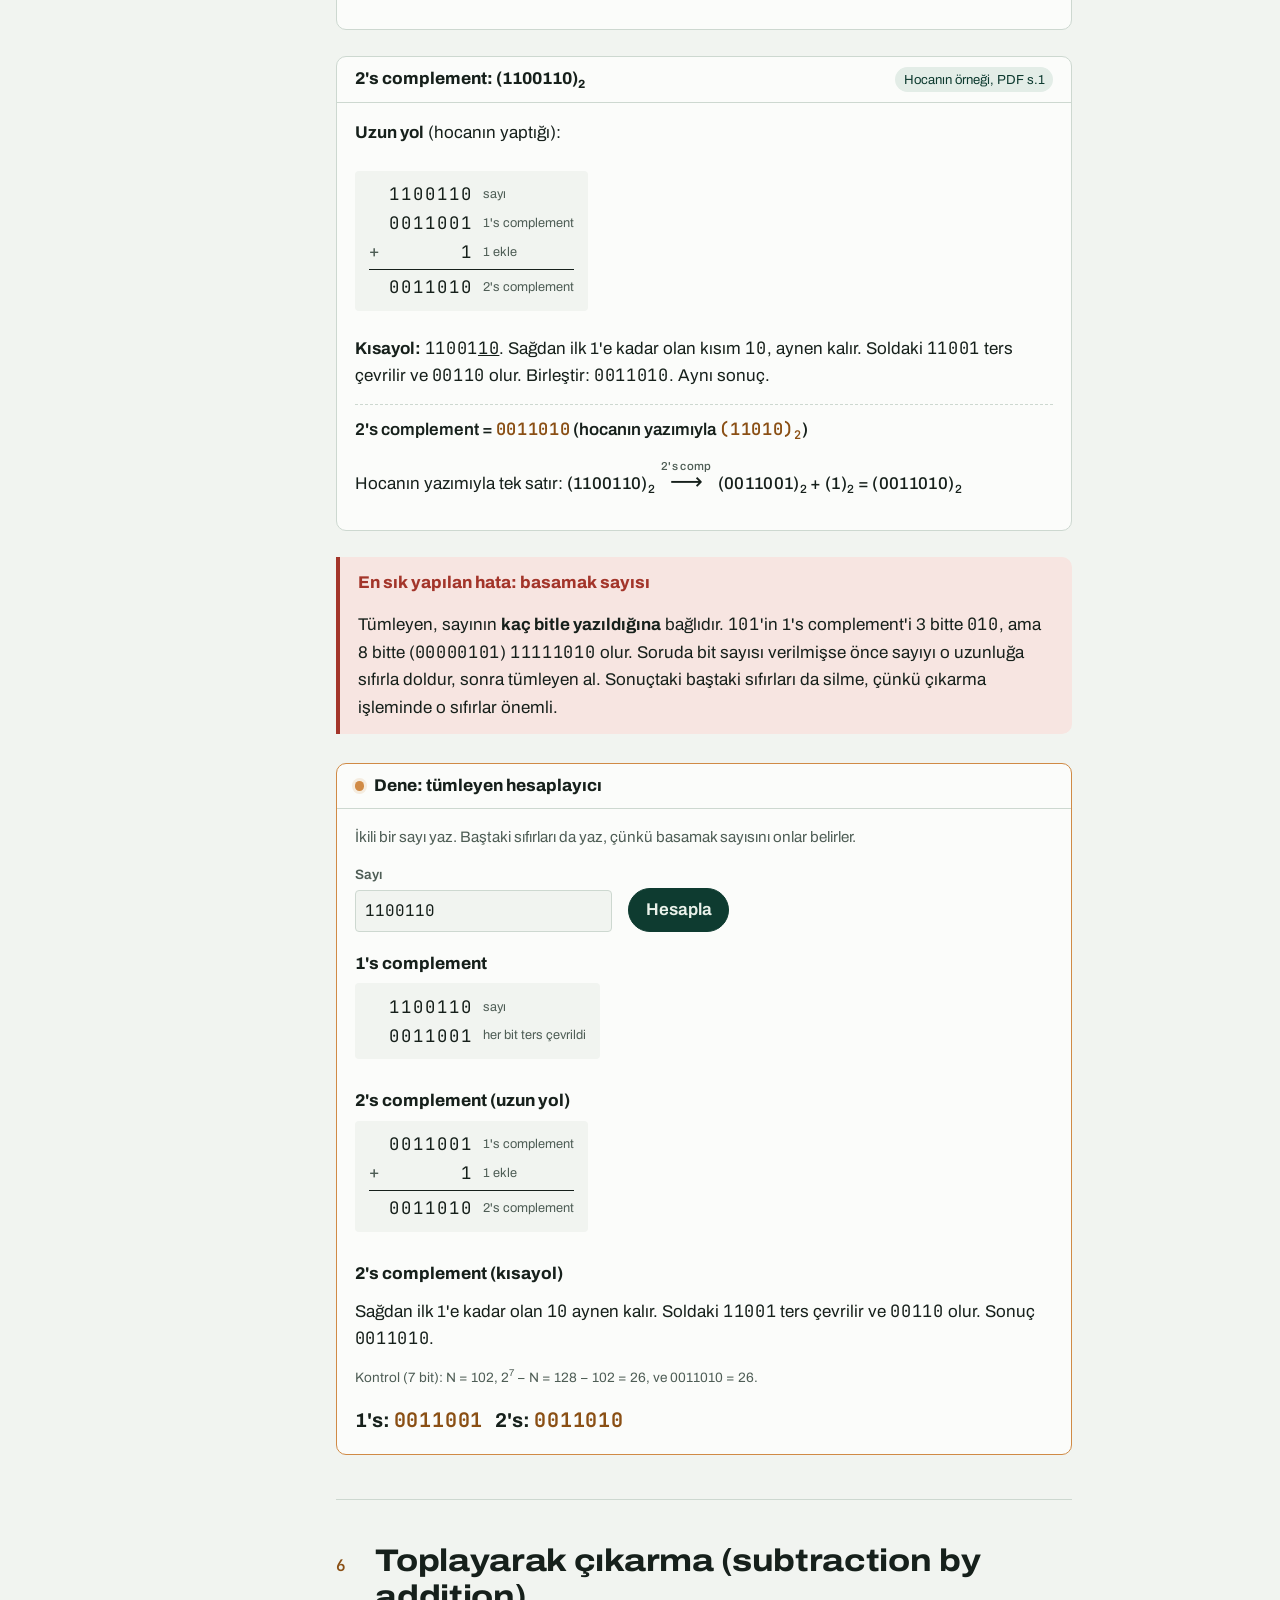
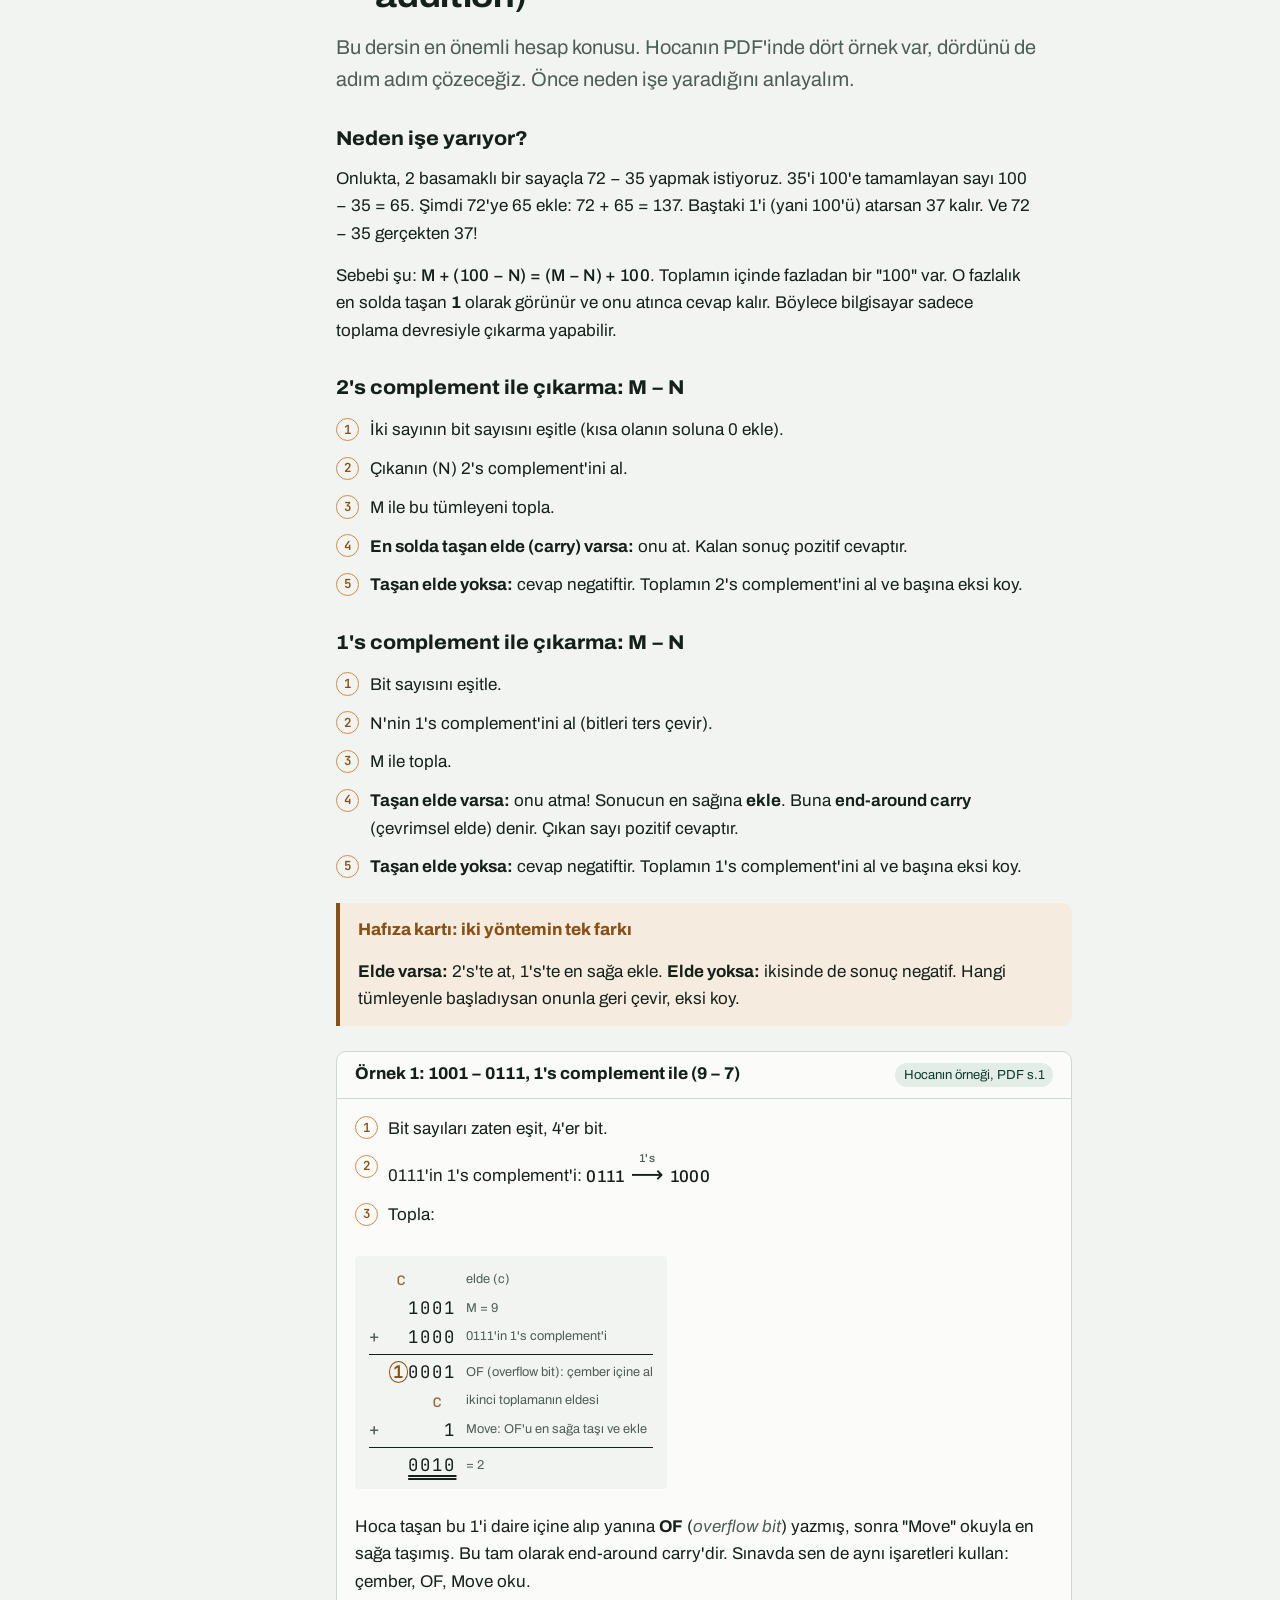
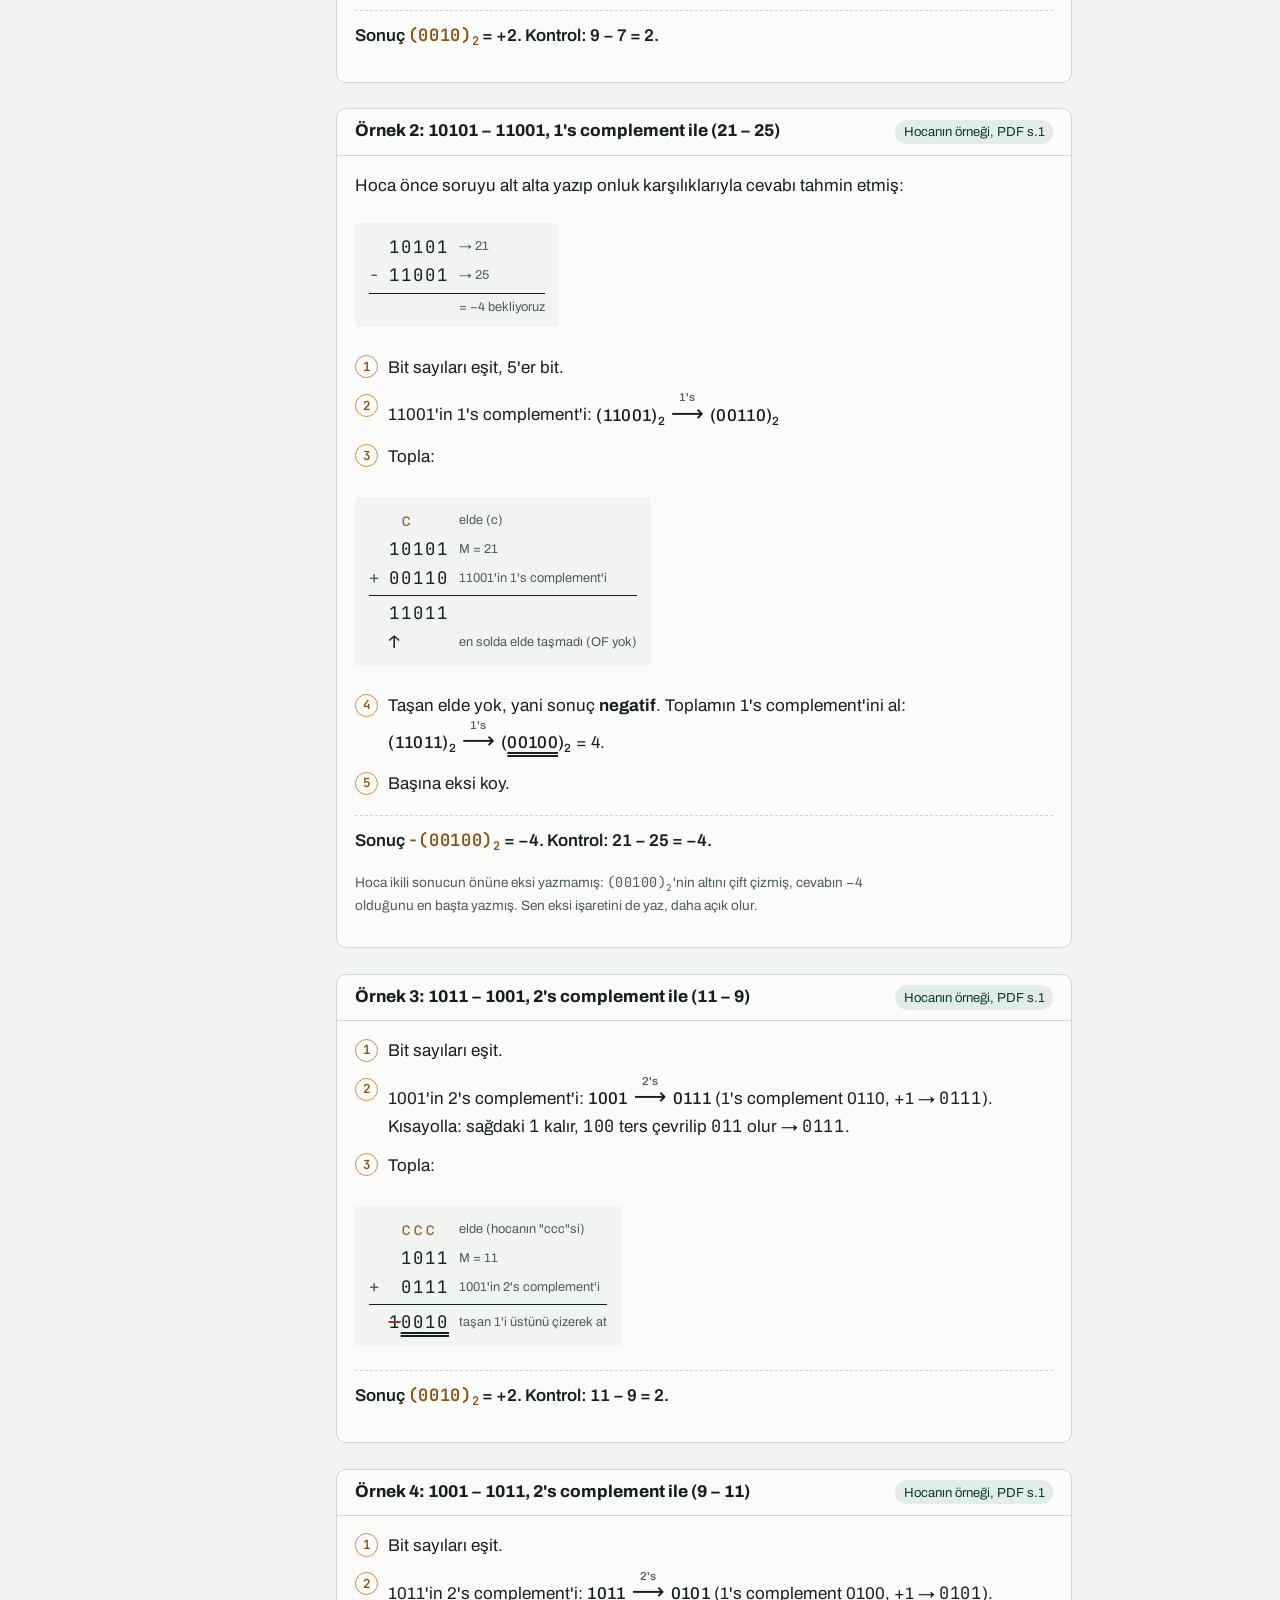
==== commit 3321a0c6: "Özet kâğıdı bölümleri bütün derslerden kaldırıldı Bölüm numaraları ve içindekiler güncellendi. Ders " ====
--- a/lessons/01-sayi-sistemleri.html
+++ b/lessons/01-sayi-sistemleri.html
@@ -61,8 +61,7 @@
           <li><a href="#islemler"><span class="n">10</span><span>Lojik işlemler</span></a></li>
           <li><a href="#tablo"><span class="n">11</span><span>Doğruluk tablosu</span></a></li>
           <li><a href="#sadelestirme"><span class="n">12</span><span>Sadeleştirme ve De Morgan</span></a></li>
-          <li><a href="#ozet"><span class="n">13</span><span>Özet kâğıdı</span></a></li>
-          <li><a href="#alistirma"><span class="n">14</span><span>Alıştırmalar ve test</span></a></li>
+          <li><a href="#alistirma"><span class="n">13</span><span>Alıştırmalar ve test</span></a></li>
         </ol>
       </details>
     </nav>
@@ -1031,91 +1030,9 @@
   </div>
 </section>
 
-<!-- ============================================================ 14 -->
-<section id="ozet">
-  <h2><span class="n">13</span>Özet kâğıdı</h2>
-  <p>Sınavdan önce son tekrar için. Sayfayı yazdırırsan (<kbd>Ctrl</kbd> + <kbd>P</kbd>) araçlar gizlenir, sadece anlatım çıkar.</p>
-  <div class="cheat">
-    <div>
-      <h4>Dönüşümler</h4>
-      <ul>
-        <li>r → 10: rakam × ağırlık, topla</li>
-        <li>10 → r tam kısım: sürekli böl, kalanları <b>aşağıdan yukarı</b> oku</li>
-        <li>10 → r kesir: sürekli çarp, tam kısımları <b>yukarıdan aşağı</b> oku</li>
-        <li>2 ↔ 8: 3'erli grupla. 2 ↔ 16: 4'erli grupla (noktadan başla)</li>
-      </ul>
-    </div>
-    <div>
-      <h4>Tümleyenler (n bit)</h4>
-      <ul>
-        <li>1's: bütün bitleri ters çevir. Formül (2ⁿ−1) − N</li>
-        <li>2's: 1's + 1. Ya da sağdan ilk 1'e kadar aynen yaz, gerisini ters çevir. Formül 2ⁿ − N</li>
-        <li>Bit sayısını hep koru</li>
-      </ul>
-    </div>
-    <div>
-      <h4>M − N toplayarak</h4>
-      <ul>
-        <li>Bit sayısını eşitle, N'nin tümleyenini al, M ile topla</li>
-        <li>2's: elde varsa at → pozitif</li>
-        <li>1's: elde varsa en sağa ekle → pozitif</li>
-        <li>Elde yoksa → negatif: toplamın aynı tümleyenini al, eksi koy</li>
-      </ul>
-    </div>
-    <div>
-      <h4>Kodlar</h4>
-      <ul>
-        <li>BCD = 8421: her onluk rakam ayrı 4 bit. 1010–1111 geçersiz</li>
-        <li>Ağırlıklı kod: değer = 1 olan bitlerin ağırlıkları toplamı (4812'de 9 = 0110)</li>
-        <li>Gray: komşular arasında 1 bit fark</li>
-      </ul>
-    </div>
-    <div>
-      <h4>Boole aksiyomları</h4>
-      <ul>
-        <li>A + 0 = A, A · 1 = A</li>
-        <li>A · 0 = 0, A + 1 = 1</li>
-        <li>A + <span class="ov">A</span> = 1, A · <span class="ov">A</span> = 0</li>
-        <li><span class="ov"><span class="ov">A</span></span> = A</li>
-        <li>Boole'da 1 + 1 = 1</li>
-      </ul>
-    </div>
-    <div>
-      <h4>İşlemler ve De Morgan</h4>
-      <ul>
-        <li>AND: hepsi 1 → 1. OR: biri 1 → 1</li>
-        <li>XOR: farklı → 1. XNOR: aynı → 1</li>
-        <li>NAND, NOR: AND ve OR'un tersi</li>
-        <li>A ⊕ B = <span class="ov">A</span>B + A<span class="ov">B</span></li>
-        <li><span class="ov">AB</span> = <span class="ov">A</span> + <span class="ov">B</span>, <span class="ov">A+B</span> = <span class="ov">A</span><span class="ov">B</span></li>
-        <li>Öncelik: parantez → NOT → AND → OR (⊕ ve ⊙ ile parantez kullan)</li>
-      </ul>
-    </div>
-  </div>
-
-  <h3>İngilizce–Türkçe terimler</h3>
-  <dl class="glossary">
-    <dt>base, radix</dt><dd>taban</dd>
-    <dt>bit, nibble, byte</dt><dd>ikili rakam; 4 bit; 8 bit</dd>
-    <dt>carry / borrow</dt><dd>elde / borç</dd>
-    <dt>1's complement</dt><dd>1'e tümleyen (bitleri ters çevirme)</dd>
-    <dt>2's complement</dt><dd>2'ye tümleyen (1's + 1)</dd>
-    <dt>end-around carry</dt><dd>çevrimsel elde: 1's ile çıkarmada taşan eldeyi en sağa ekleme</dd>
-    <dt>overflow (OF)</dt><dd>en soldan dışarı taşan elde biti</dd>
-    
-    <dt>BCD, weighted code</dt><dd>ikili kodlanmış onluk; ağırlıklı kod</dd>
-    <dt>Gray code</dt><dd>Gray kodu (komşular tek bit farklı)</dd>
-    <dt>truth table</dt><dd>doğruluk tablosu</dd>
-    <dt>axiom</dt><dd>aksiyom, temel kural</dd>
-    <dt>complement (Boolean)</dt><dd>tümleme, DEĞİL işlemi</dd>
-    <dt>sum of products (SOP)</dt><dd>çarpımlar toplamı</dd>
-    <dt>simplification</dt><dd>sadeleştirme</dd>
-  </dl>
-</section>
-
 <!-- ============================================================ 15 -->
 <section id="alistirma">
-  <h2><span class="n">14</span>Alıştırmalar ve test</h2>
+  <h2><span class="n">13</span>Alıştırmalar ve test</h2>
   <p class="lead">Önce kâğıt kalemle çöz, sonra çözüme bak. Çözüme bakmadan önce kendi cevabını yazmak, öğrenmenin en etkili yolu.</p>
 
   <h3>Çözümlü alıştırmalar</h3>
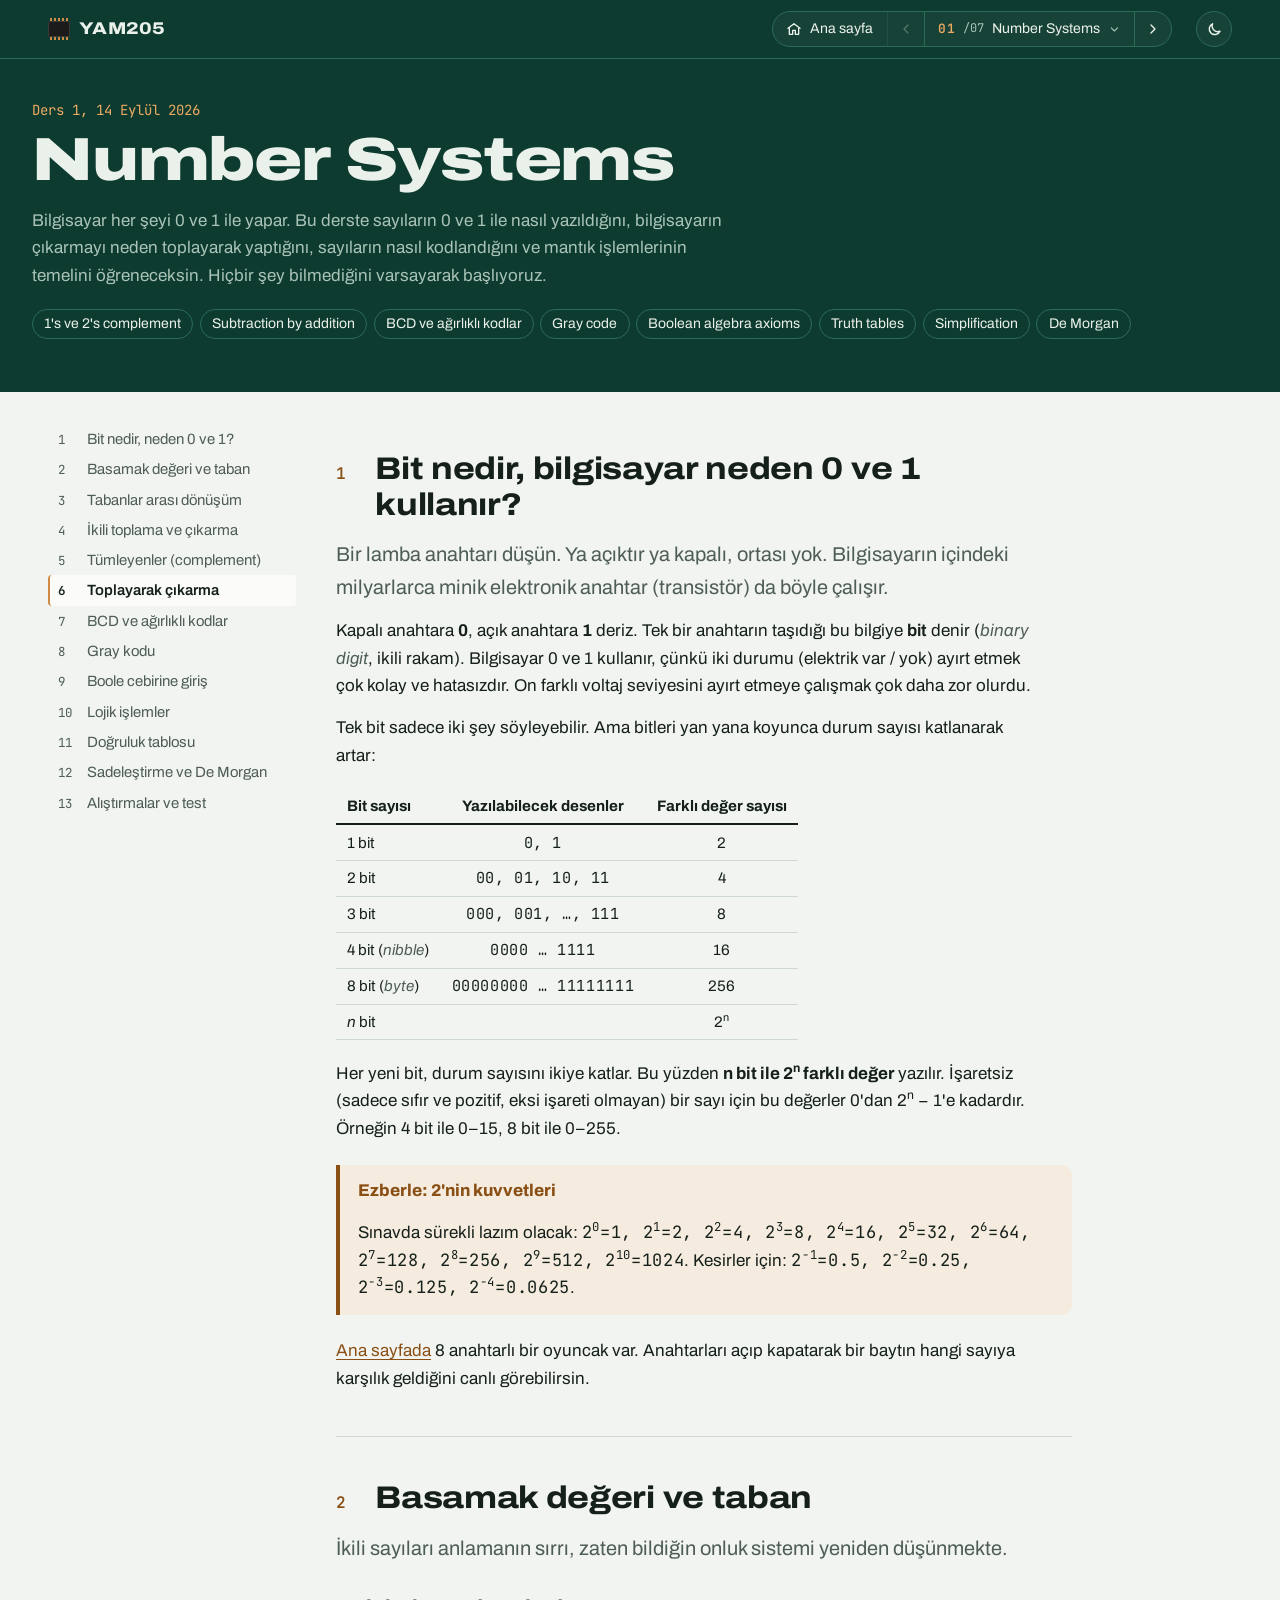
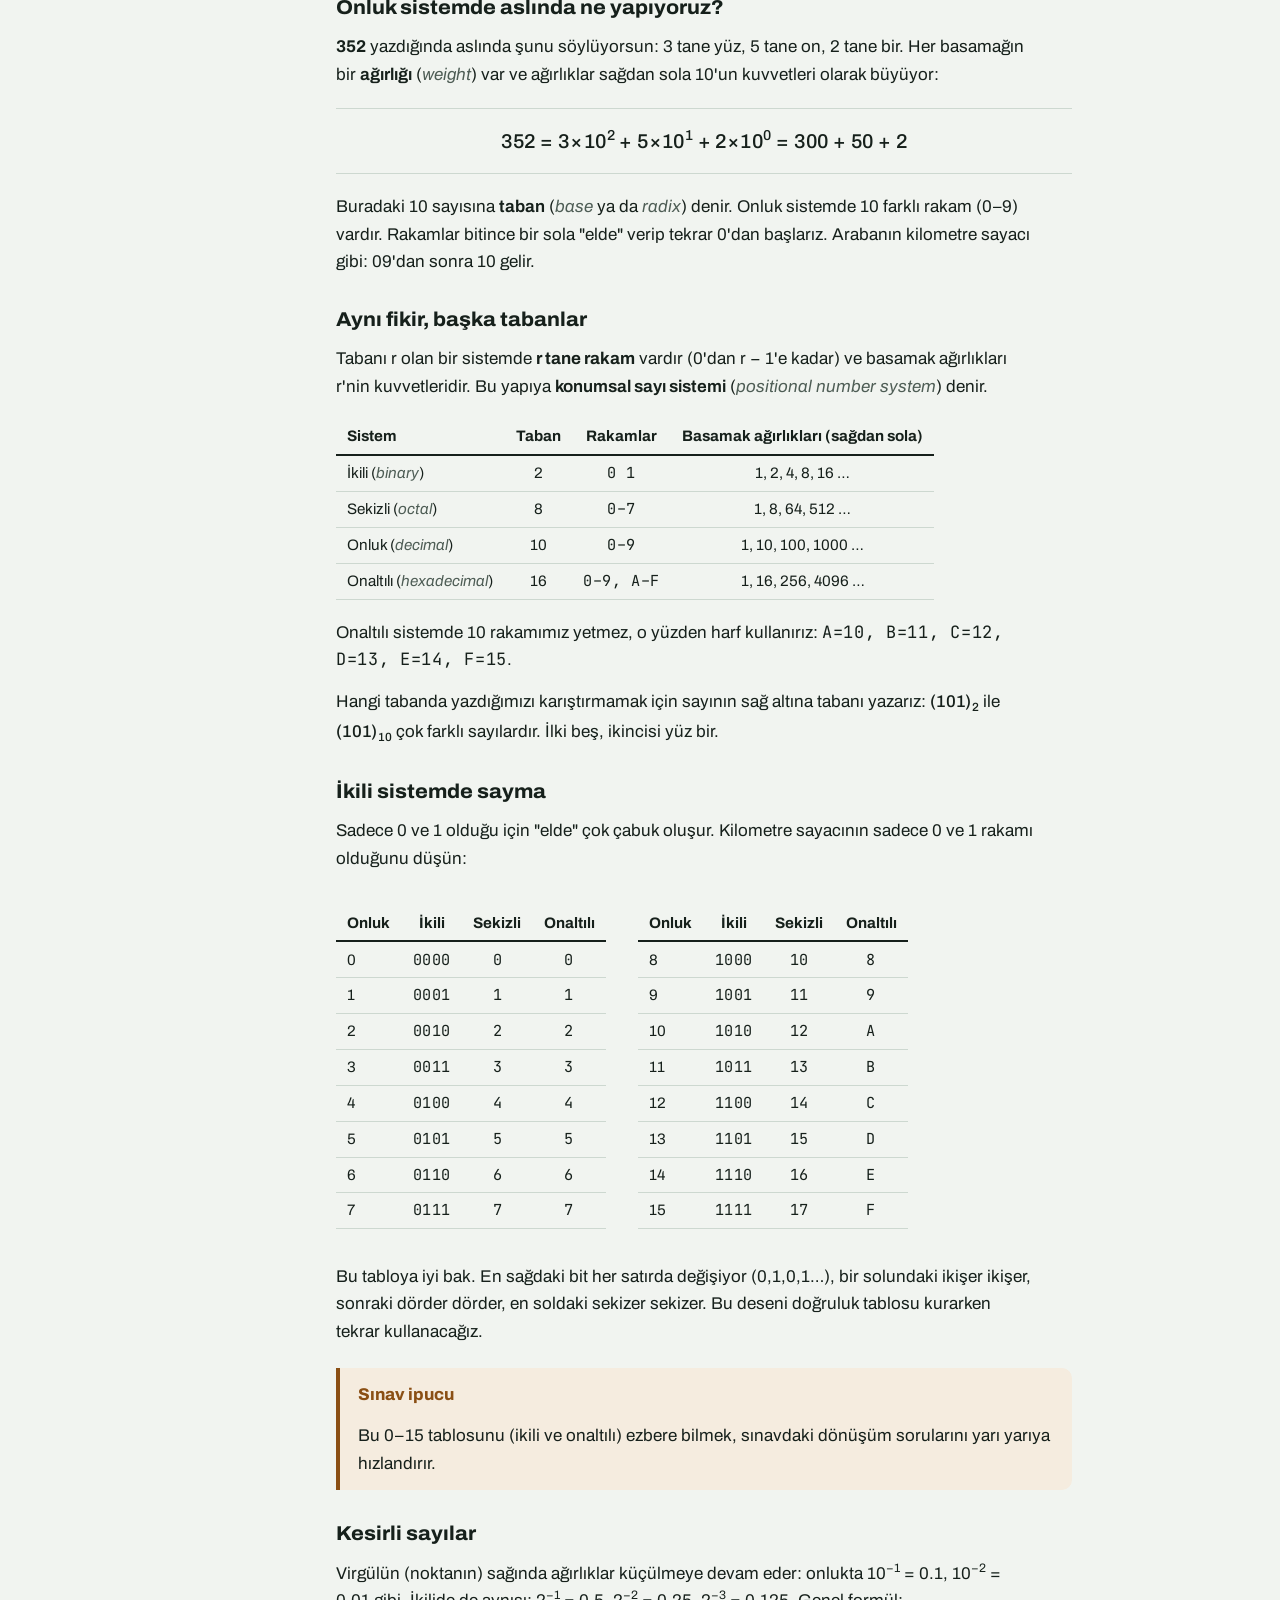
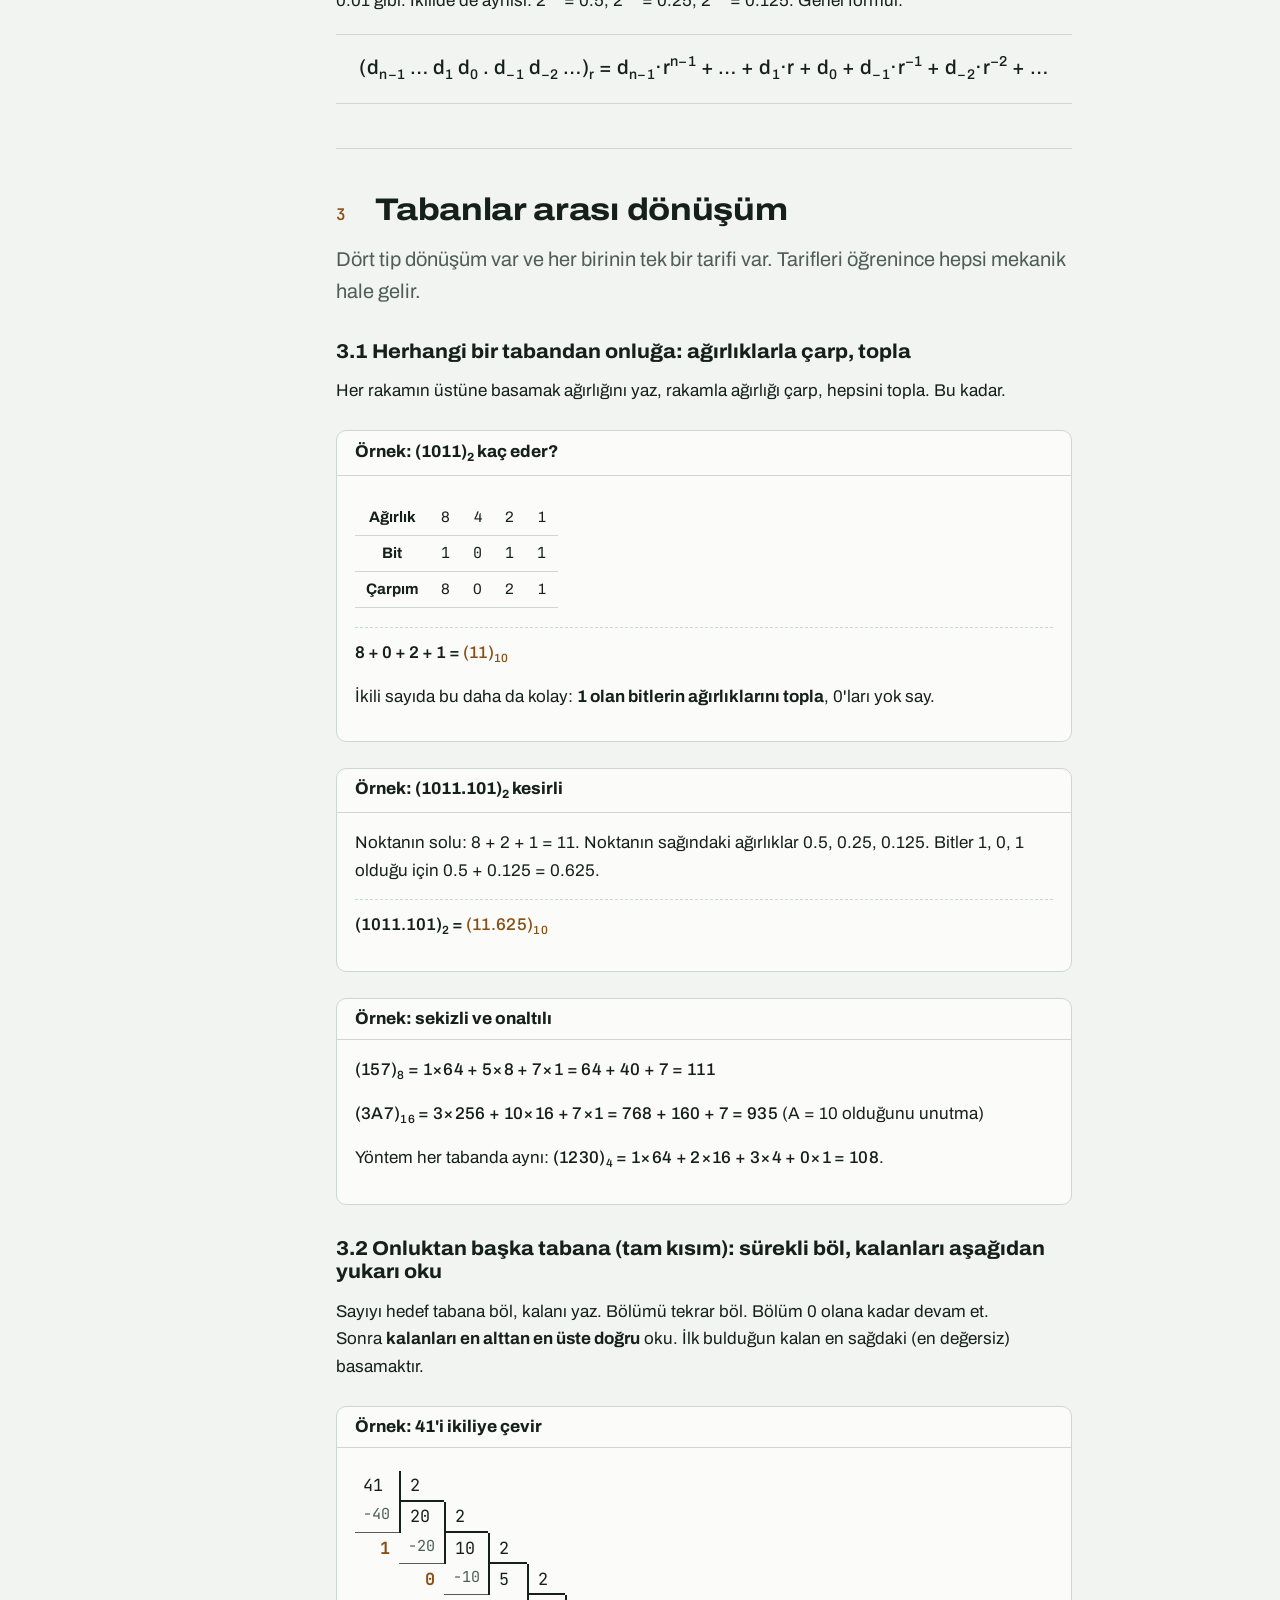
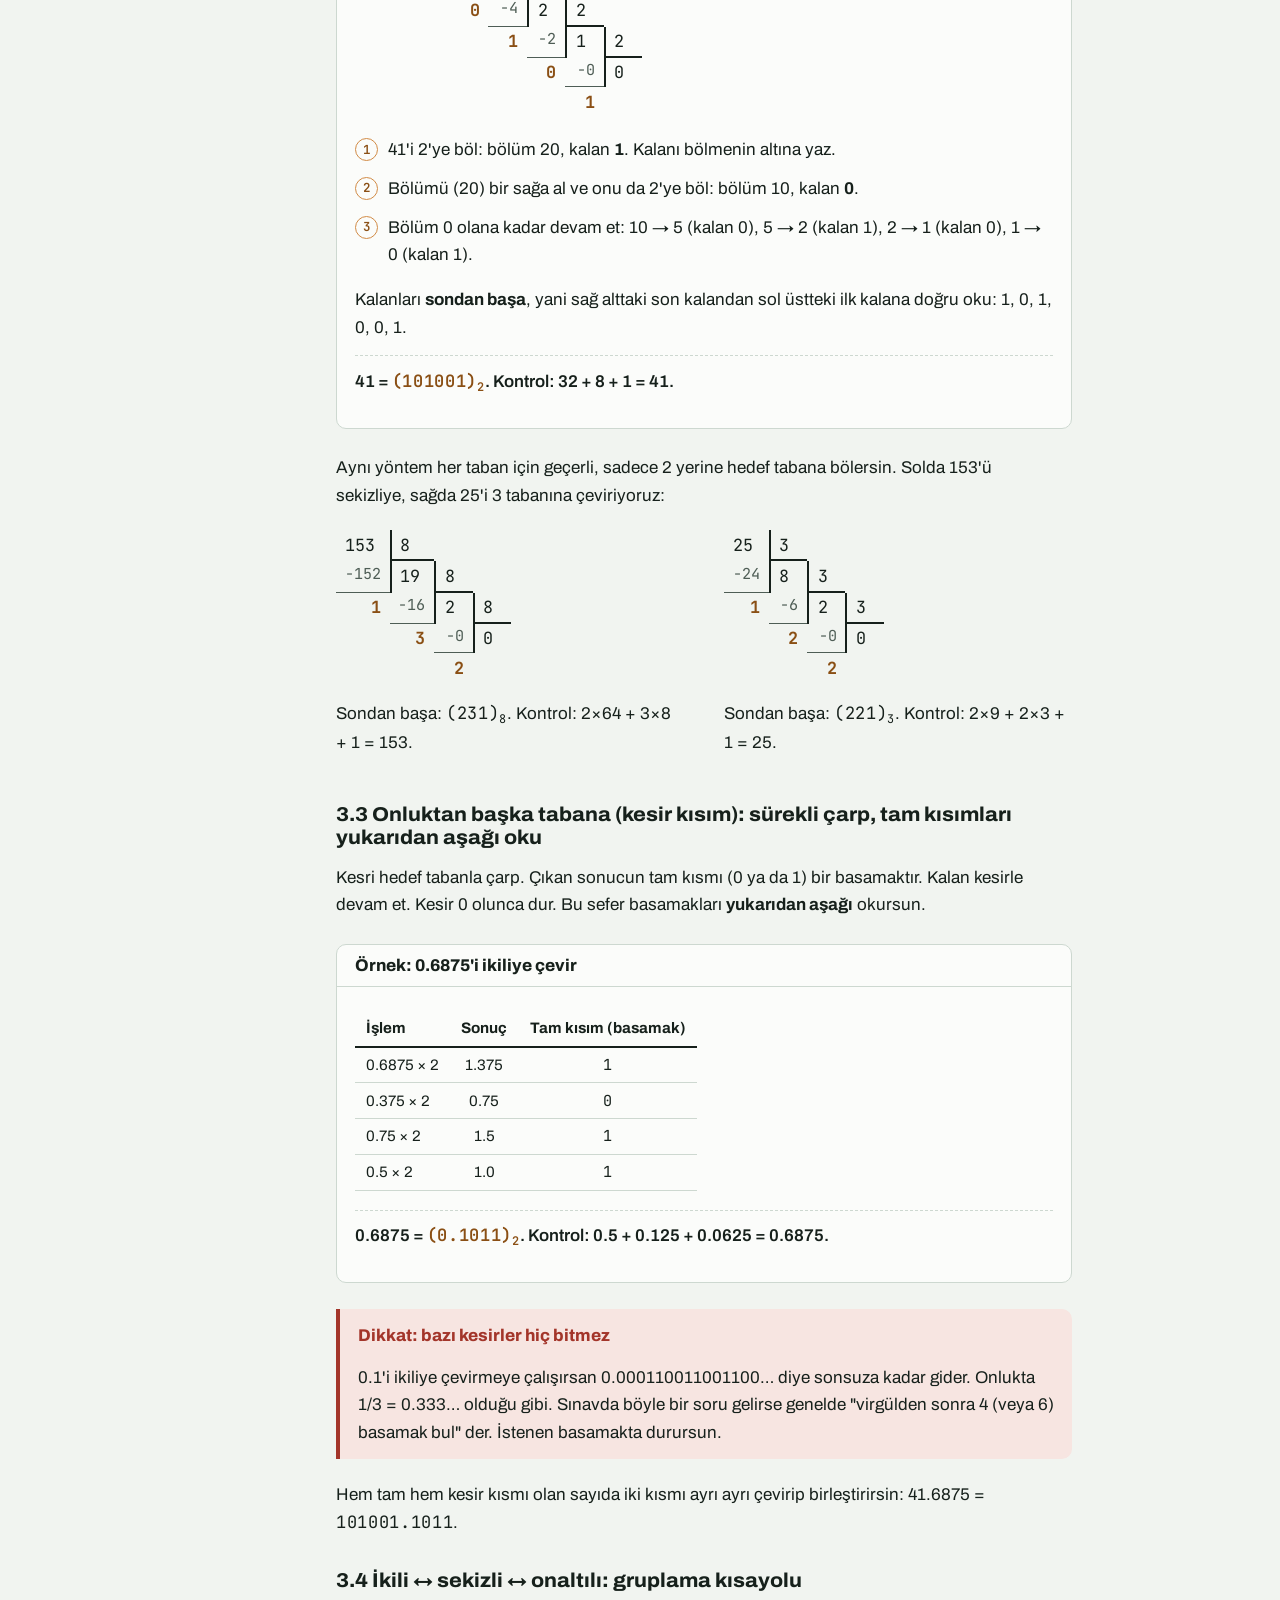
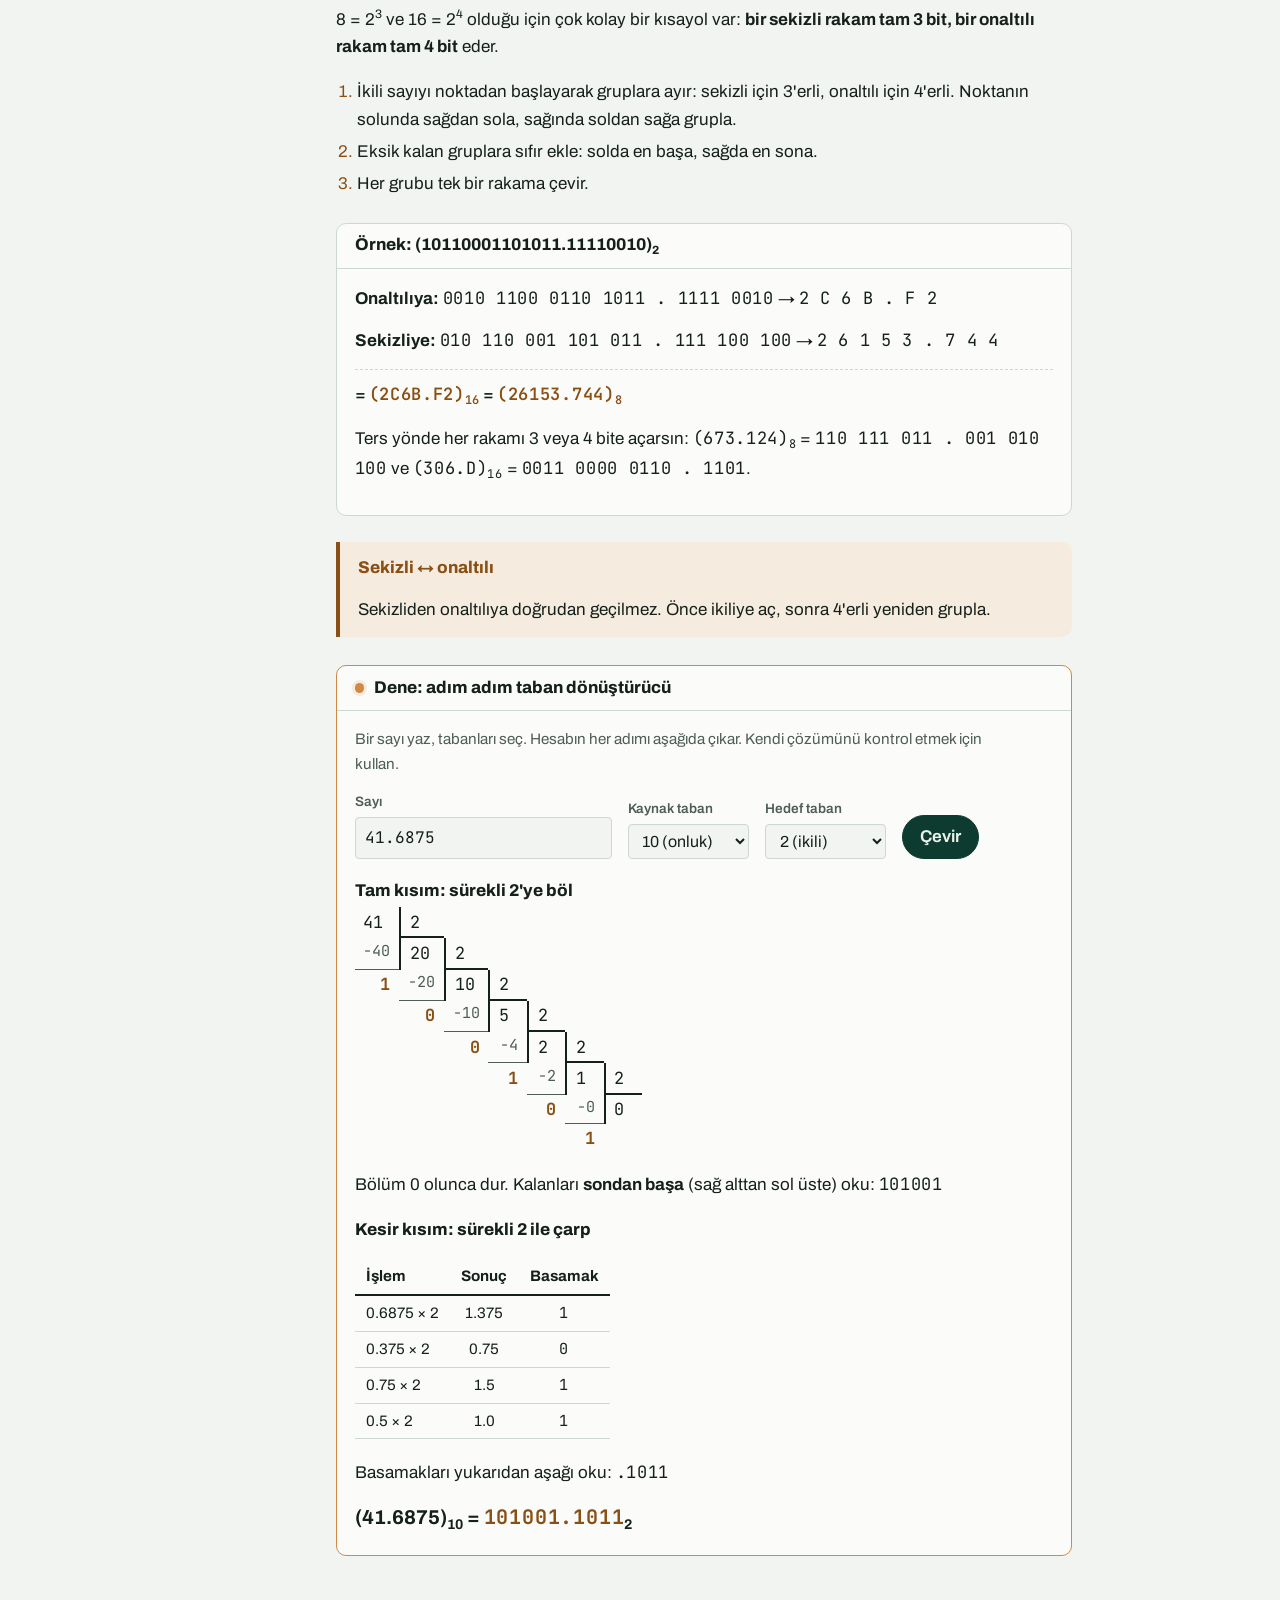
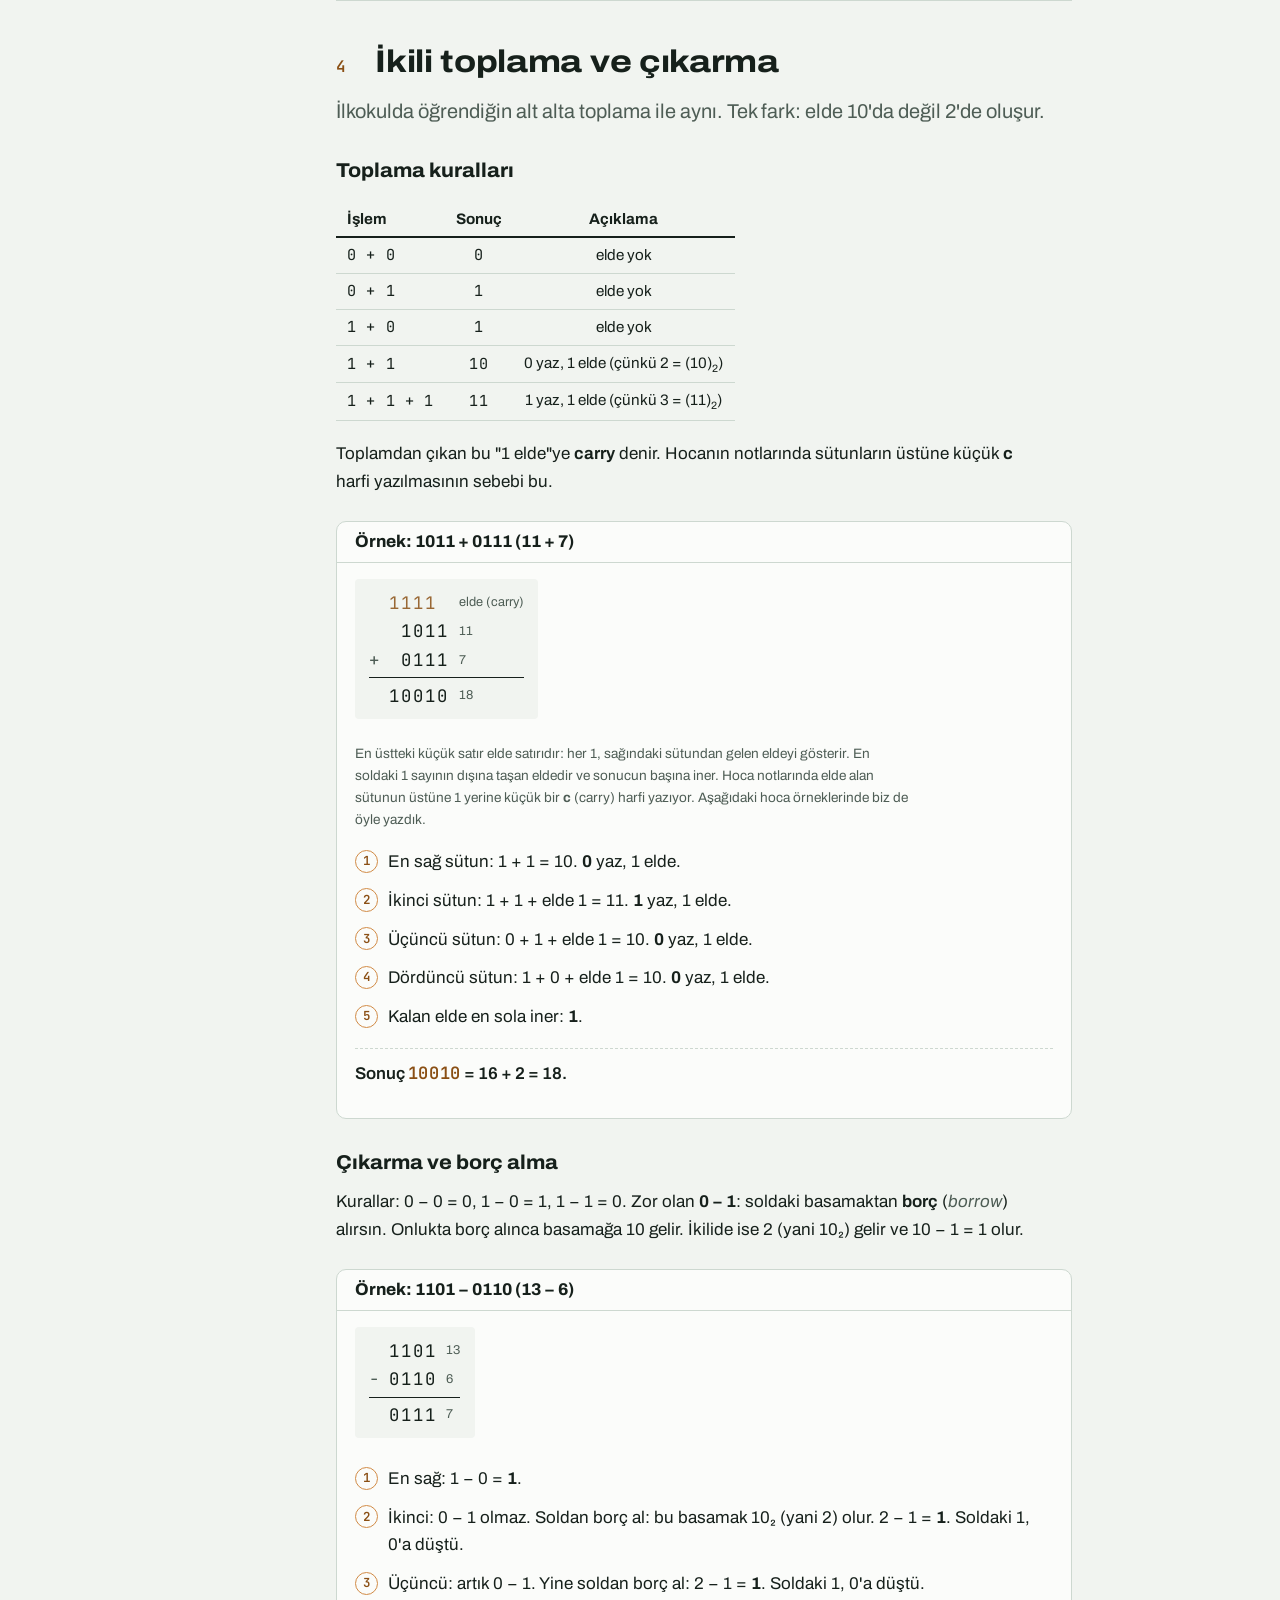
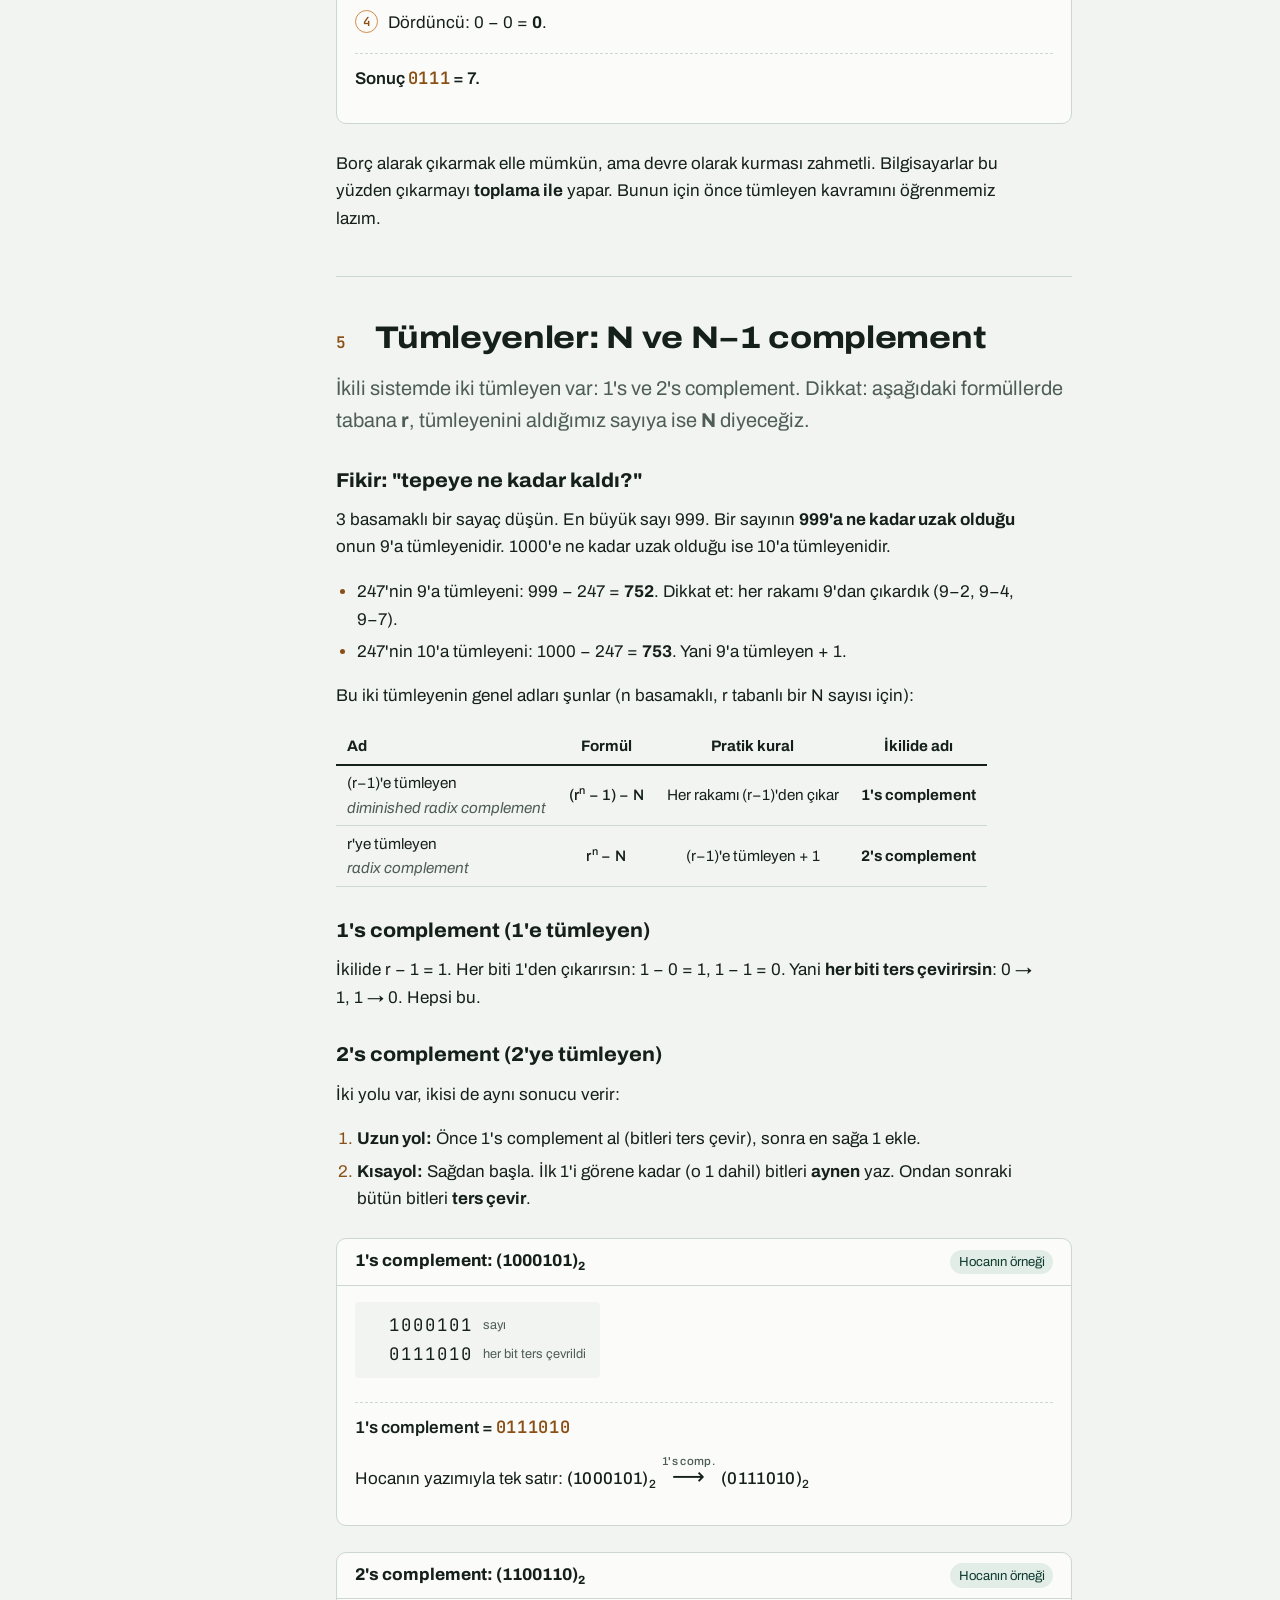
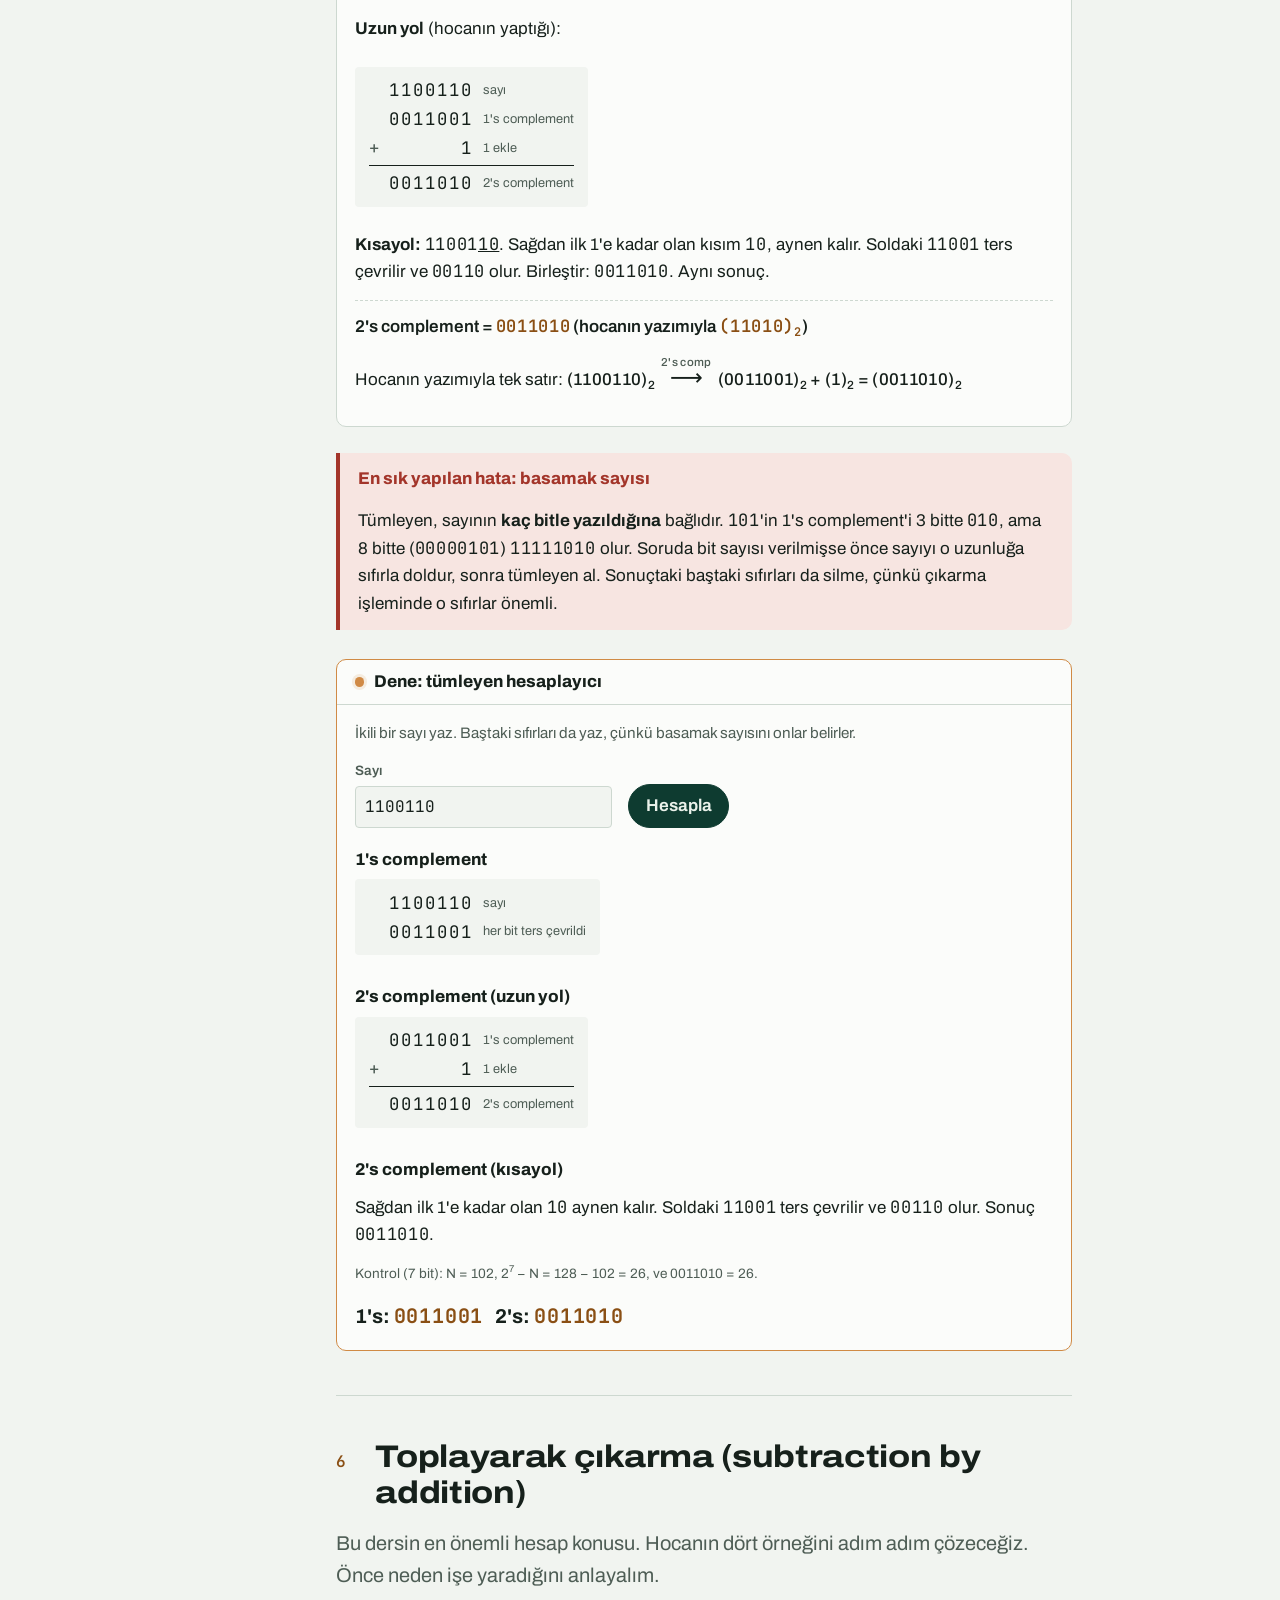
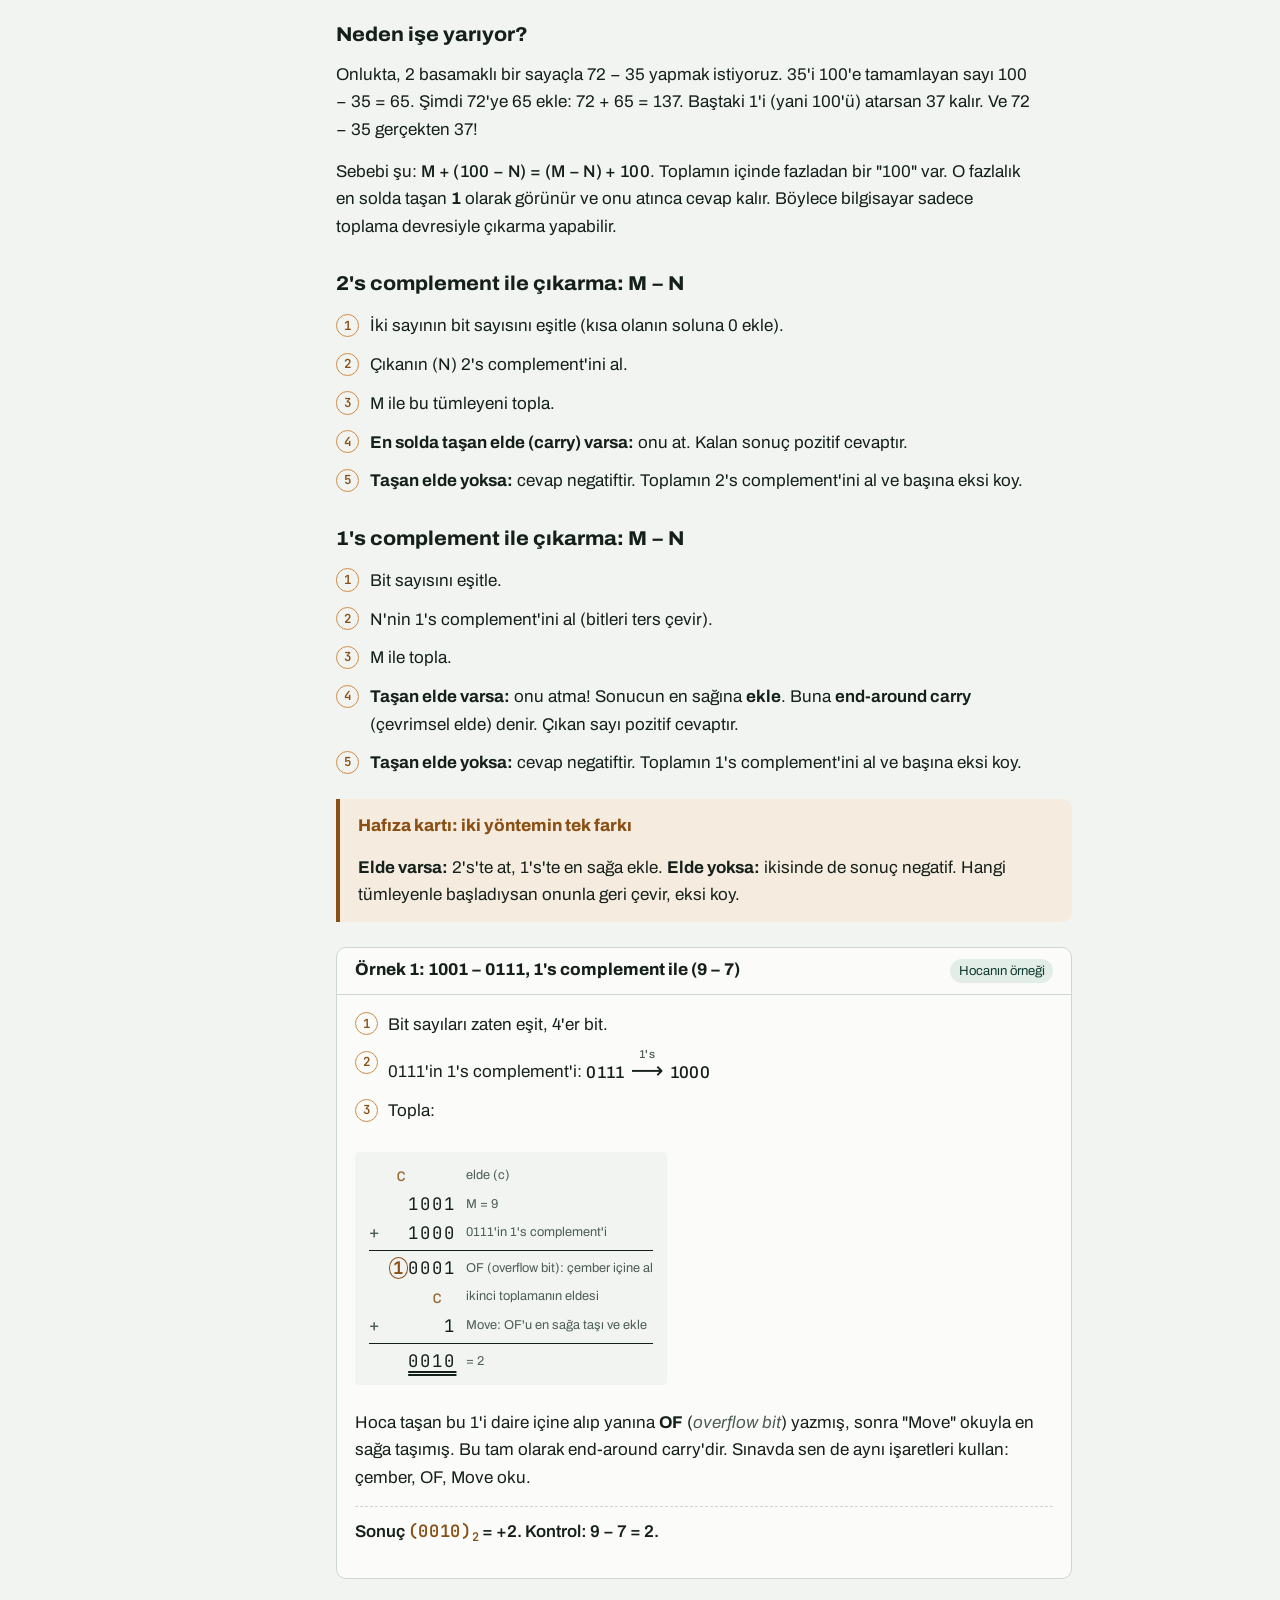
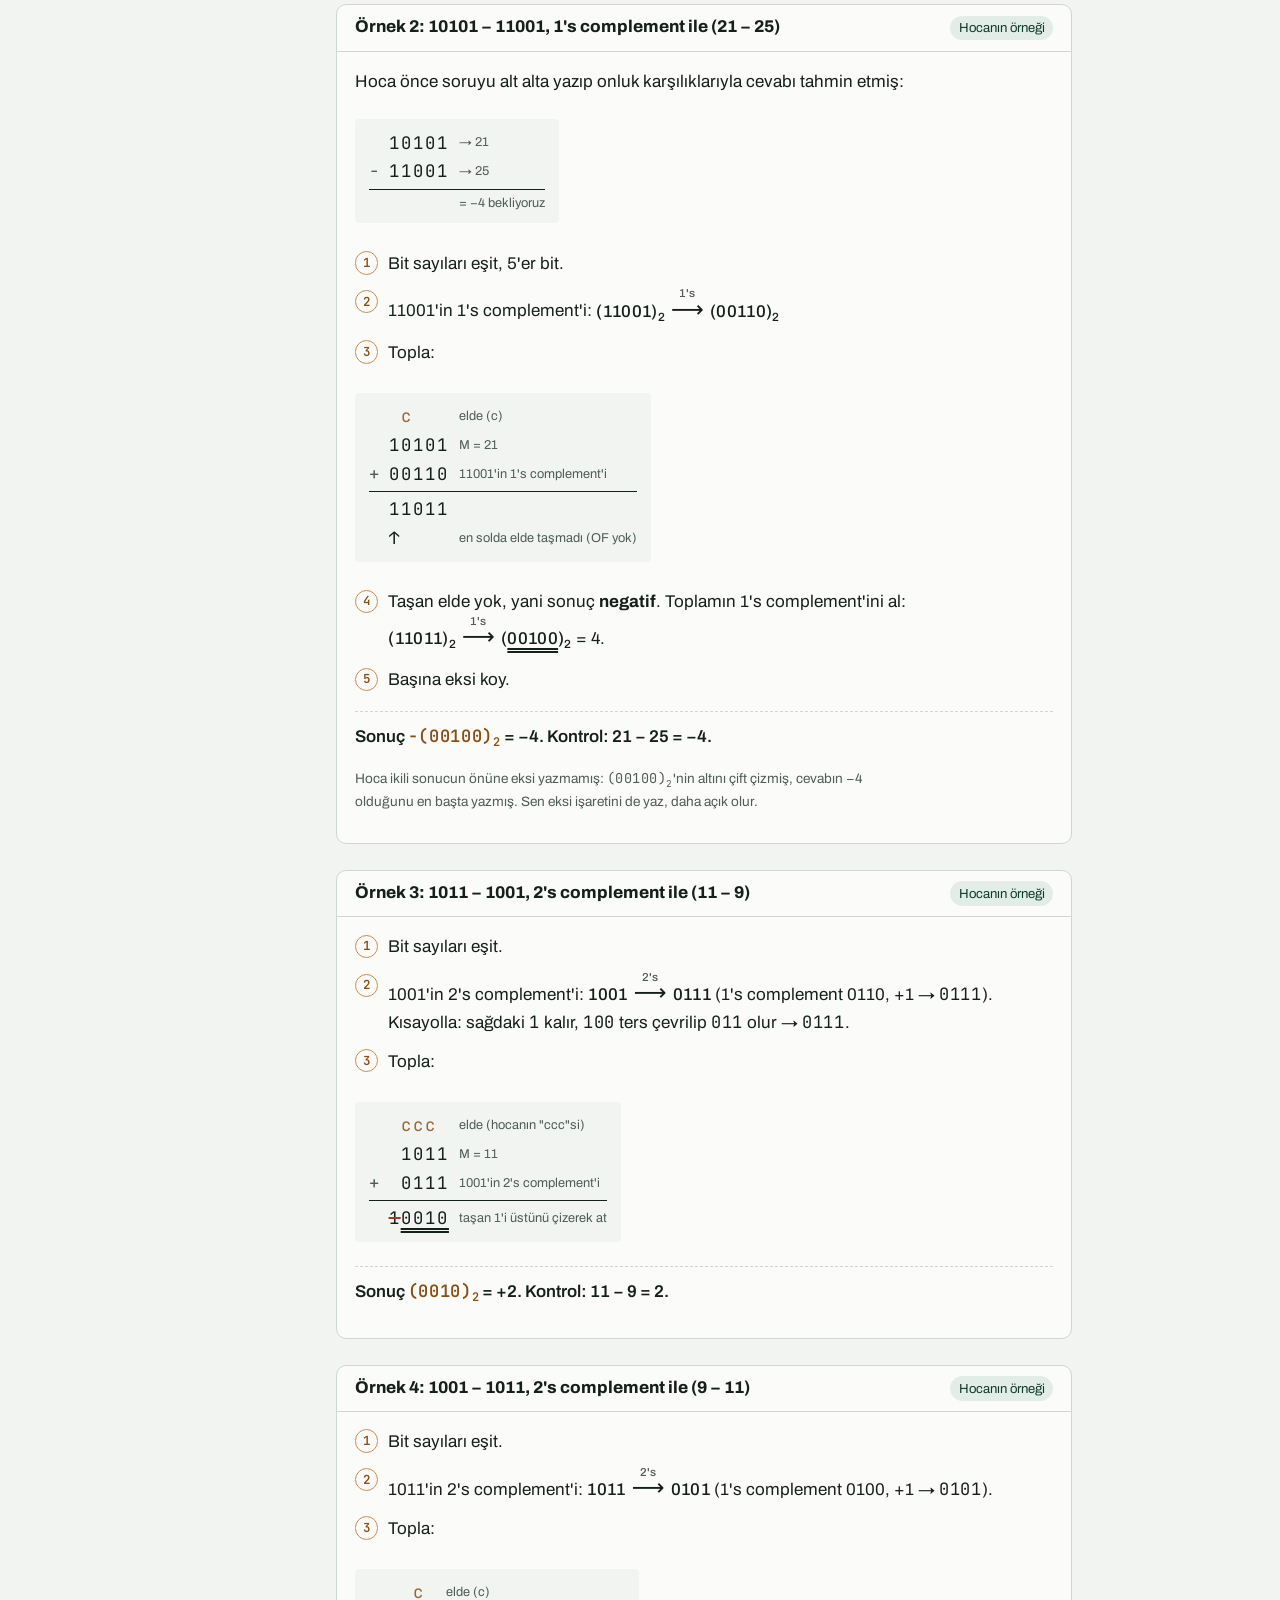
==== commit 549b89e5: "PDF atıfları ve hocanın yazımına dair ek notlar kaldırıldı Co-Authored-By: Claude Opus 5.5 <noreply@" ====
--- a/lessons/01-sayi-sistemleri.html
+++ b/lessons/01-sayi-sistemleri.html
@@ -31,7 +31,7 @@
       <p class="kicker">Ders 1, 14 Eylül 2026</p>
       <h1>Number Systems</h1>
       <p>Bilgisayar her şeyi 0 ve 1 ile yapar. Bu derste sayıların 0 ve 1 ile nasıl yazıldığını, bilgisayarın çıkarmayı neden toplayarak yaptığını, sayıların nasıl kodlandığını ve mantık işlemlerinin temelini öğreneceksin. Hiçbir şey bilmediğini varsayarak başlıyoruz.</p>
-      <ul class="covers" aria-label="Hocanın PDF'indeki konular">
+      <ul class="covers" aria-label="Bu dersin konuları">
         <li>1's ve 2's complement</li>
         <li>Subtraction by addition</li>
         <li>BCD ve ağırlıklı kodlar</li>
@@ -340,14 +340,14 @@
       <p class="answer">Sonuç <span class="b">0111</span> = 7.</p>
     </div>
   </div>
-  <p>Borç alarak çıkarmak elle mümkün, ama devre olarak kurması zahmetli. Bilgisayarlar bu yüzden çıkarmayı <b>toplama ile</b> yapar. Bunun için önce tümleyen kavramını öğrenmemiz lazım. Hocanın PDF'i de tam bu noktadan başlıyor.</p>
+  <p>Borç alarak çıkarmak elle mümkün, ama devre olarak kurması zahmetli. Bilgisayarlar bu yüzden çıkarmayı <b>toplama ile</b> yapar. Bunun için önce tümleyen kavramını öğrenmemiz lazım.</p>
 
 </section>
 
 <!-- ============================================================ 5 -->
 <section id="tumleyen">
   <h2><span class="n">5</span>Tümleyenler: N ve N−1 complement</h2>
-  <p class="lead">Hocanın PDF'indeki ilk başlık bu. Hocanın başlığındaki "N" tabanı gösteriyor: ikili sistemde N = 2, yani 2's ve 1's complement. Dikkat: aşağıdaki formüllerde tabana <b>r</b>, tümleyenini aldığımız sayıya ise <b>N</b> diyeceğiz.</p>
+  <p class="lead">İkili sistemde iki tümleyen var: 1's ve 2's complement. Dikkat: aşağıdaki formüllerde tabana <b>r</b>, tümleyenini aldığımız sayıya ise <b>N</b> diyeceğiz.</p>
 
   <h3>Fikir: "tepeye ne kadar kaldı?"</h3>
   <p>3 basamaklı bir sayaç düşün. En büyük sayı 999. Bir sayının <b>999'a ne kadar uzak olduğu</b> onun 9'a tümleyenidir. 1000'e ne kadar uzak olduğu ise 10'a tümleyenidir.</p>
@@ -375,7 +375,7 @@
   </ol>
 
   <div class="example">
-    <div class="example-head"><h4>1's complement: (1000101)<sub>2</sub></h4><span class="src">Hocanın örneği, PDF s.1</span></div>
+    <div class="example-head"><h4>1's complement: (1000101)<sub>2</sub></h4><span class="src">Hocanın örneği</span></div>
     <div class="example-body">
       <div class="calc">
         <span class="l"></span><span class="v">1000101</span><span class="c">sayı</span>
@@ -383,12 +383,11 @@
       </div>
       <p class="answer">1's complement = <span class="b">0111010</span></p>
       <p>Hocanın yazımıyla tek satır: <span class="m">(1000101)<sub>2</sub><span class="arr" data-l="1's comp."></span>(0111010)<sub>2</sub></span></p>
-      <p>Hocanın notunda sonuç <span class="b">(111010)<sub>2</sub></span> diye yazılmış. Baştaki 0 düşürülmüş, değer aynı. Ama aşağıdaki uyarıyı oku.</p>
-    </div>
-  </div>
-
-  <div class="example">
-    <div class="example-head"><h4>2's complement: (1100110)<sub>2</sub></h4><span class="src">Hocanın örneği, PDF s.1</span></div>
+    </div>
+  </div>
+
+  <div class="example">
+    <div class="example-head"><h4>2's complement: (1100110)<sub>2</sub></h4><span class="src">Hocanın örneği</span></div>
     <div class="example-body">
       <p><b>Uzun yol</b> (hocanın yaptığı):</p>
       <div class="calc">
@@ -425,7 +424,7 @@
 <!-- ============================================================ 6 -->
 <section id="cikarma">
   <h2><span class="n">6</span>Toplayarak çıkarma (subtraction by addition)</h2>
-  <p class="lead">Bu dersin en önemli hesap konusu. Hocanın PDF'inde dört örnek var, dördünü de adım adım çözeceğiz. Önce neden işe yaradığını anlayalım.</p>
+  <p class="lead">Bu dersin en önemli hesap konusu. Hocanın dört örneğini adım adım çözeceğiz. Önce neden işe yaradığını anlayalım.</p>
 
   <h3>Neden işe yarıyor?</h3>
   <p>Onlukta, 2 basamaklı bir sayaçla 72 − 35 yapmak istiyoruz. 35'i 100'e tamamlayan sayı 100 − 35 = 65. Şimdi 72'ye 65 ekle: 72 + 65 = 137. Baştaki 1'i (yani 100'ü) atarsan 37 kalır. Ve 72 − 35 gerçekten 37!</p>
@@ -455,7 +454,7 @@
   </div>
 
   <div class="example">
-    <div class="example-head"><h4>Örnek 1: 1001 − 0111, 1's complement ile (9 − 7)</h4><span class="src">Hocanın örneği, PDF s.1</span></div>
+    <div class="example-head"><h4>Örnek 1: 1001 − 0111, 1's complement ile (9 − 7)</h4><span class="src">Hocanın örneği</span></div>
     <div class="example-body">
       <ol class="steps">
         <li>Bit sayıları zaten eşit, 4'er bit.</li>
@@ -479,7 +478,7 @@
   </div>
 
   <div class="example">
-    <div class="example-head"><h4>Örnek 2: 10101 − 11001, 1's complement ile (21 − 25)</h4><span class="src">Hocanın örneği, PDF s.1</span></div>
+    <div class="example-head"><h4>Örnek 2: 10101 − 11001, 1's complement ile (21 − 25)</h4><span class="src">Hocanın örneği</span></div>
     <div class="example-body">
       <p>Hoca önce soruyu alt alta yazıp onluk karşılıklarıyla cevabı tahmin etmiş:</p>
       <div class="calc">
@@ -511,7 +510,7 @@
   </div>
 
   <div class="example">
-    <div class="example-head"><h4>Örnek 3: 1011 − 1001, 2's complement ile (11 − 9)</h4><span class="src">Hocanın örneği, PDF s.1</span></div>
+    <div class="example-head"><h4>Örnek 3: 1011 − 1001, 2's complement ile (11 − 9)</h4><span class="src">Hocanın örneği</span></div>
     <div class="example-body">
       <ol class="steps">
         <li>Bit sayıları eşit.</li>
@@ -530,7 +529,7 @@
   </div>
 
   <div class="example">
-    <div class="example-head"><h4>Örnek 4: 1001 − 1011, 2's complement ile (9 − 11)</h4><span class="src">Hocanın örneği, PDF s.1</span></div>
+    <div class="example-head"><h4>Örnek 4: 1001 − 1011, 2's complement ile (9 − 11)</h4><span class="src">Hocanın örneği</span></div>
     <div class="example-body">
       <ol class="steps">
         <li>Bit sayıları eşit.</li>
@@ -595,14 +594,12 @@
 <!-- ============================================================ 8 -->
 <section id="kodlar">
   <h2><span class="n">7</span>Kodlama: BCD ve ağırlıklı kodlar</h2>
-  <p class="lead">Hoca bu konuyu "Coding → Binary Coded Digit → 4 digits → 8421 coding" diye özetlemiş. Açalım.</p>
-  <p class="hint">Not: hocanın yazdığı "Binary Coded Digit" ifadesinin doğrusu <b>Binary Coded Decimal</b>'dır (ikili kodlanmış onluk). "4 digits" de aslında "4 bit" demek.</p>
   <p>Şimdiye kadar bir sayıyı bütün olarak ikiliye çevirdik. Ama hesap makinesi ya da dijital saat gibi cihazlar sayıları <b>basamak basamak</b> ekranda gösterir. Bunun için her onluk rakamı ayrı ayrı 4 bitle yazmak çok daha pratik. İşte bu fikre <span class="term">kodlama</span> (<span class="en">coding</span>) diyoruz.</p>
 
   <h3>BCD (Binary Coded Decimal), yani 8421 kodu</h3>
   <p>Her onluk rakam (0–9) kendi 4 bitlik ikili karşılığıyla yazılır. Bitlerin ağırlıkları soldan sağa <b>8, 4, 2, 1</b> olduğu için adı <b>8421</b> kodudur. 4 bit kullanılır, çünkü 9'u yazmak için 3 bit yetmez (3 bit en fazla 7 eder).</p>
   <div class="example">
-    <div class="example-head"><h4>Rakam rakam BCD</h4><span class="src">Hocanın örneği, PDF s.1–2</span></div>
+    <div class="example-head"><h4>Rakam rakam BCD</h4><span class="src">Hocanın örneği</span></div>
     <div class="example-body">
       <p><span class="m">7<span class="arr" data-l="BCD"></span><span class="b">0111</span></span> (4+2+1) ve <span class="m">9<span class="arr" data-l="BCD"></span><span class="b">1001</span></span> (8+1)</p>
       <p>Çok basamaklı sayıda her rakamı ayrı çevir: 396 → <span class="b">0011 1001 0110</span>.</p>
@@ -617,7 +614,7 @@
   <h3>Ağırlıklı kodlar ve hocanın "4812" örneği</h3>
   <p>8421 tek seçenek değil. Bir <span class="term">ağırlıklı kodda</span> (<span class="en">weighted code</span>) her bit pozisyonunun bir ağırlığı vardır ve rakamın değeri, <b>1 olan bitlerin ağırlıkları toplamıdır</b>. Ağırlıkları değiştirince farklı bir kod elde edersin.</p>
   <div class="example">
-    <div class="example-head"><h4>9 rakamı 4812 kodunda nedir?</h4><span class="src">Hocanın örneği, PDF s.2</span></div>
+    <div class="example-head"><h4>9 rakamı 4812 kodunda nedir?</h4><span class="src">Hocanın örneği</span></div>
     <div class="example-body">
       <p>4812 kodunda bit ağırlıkları soldan sağa <b>4, 8, 1, 2</b>. 9'u bu ağırlıkların toplamı olarak yazmamız lazım: 9 = 8 + 1.</p>
       <div class="table-wrap"><table>
@@ -658,7 +655,7 @@
   <p>Gray kodu 4. derste (Karnaugh haritaları) tekrar karşına çıkacak ve orada çok önemli olacak. Bu yüzden iyi öğren.</p>
 
   <div class="example">
-    <div class="example-head"><h4>3 bitlik Gray kodu tablosu</h4><span class="src">Hocanın tablosu, PDF s.2</span></div>
+    <div class="example-head"><h4>3 bitlik Gray kodu tablosu</h4><span class="src">Hocanın tablosu</span></div>
     <div class="example-body">
       <div class="table-wrap"><table class="tt">
         <thead><tr><th>Dec</th><th>BCD</th><th class="out">Gray</th></tr></thead>
@@ -674,7 +671,6 @@
         </tbody>
       </table></div>
       <p>Gray sütununda yukarıdan aşağı in. Her satırda sadece bir bit değişiyor. Sondan başa (100 → 000) dönerken de tek bit değişiyor.</p>
-      <p>Başlıkları hocanın tablosundaki gibi yazdık: Dec (onluk), BCD, Gray. 0–7 arası için BCD ile düz ikili aynı olduğundan sorun yok, ama aslında orta sütun düz ikilidir.</p>
     </div>
   </div>
 
@@ -838,7 +834,7 @@
   <p>Hangi işlemin önce yapılacağı: <b>parantez → NOT → AND → OR</b>. Normal cebirdeki "çarpma toplamadan önce" kuralı gibi. Yani A + BC, A + (BC) demektir. XOR (⊕) ve XNOR (⊙) içeren ifadelerde karışıklık olmasın diye her zaman parantez kullan: A + (B ⊕ C) gibi.</p>
 
   <div class="example">
-    <div class="example-head"><h4>Örnek: F = A + BC</h4><span class="src">Hocanın örneği, PDF s.4</span></div>
+    <div class="example-head"><h4>Örnek: F = A + BC</h4><span class="src">Hocanın örneği</span></div>
     <div class="example-body">
       <p>3 değişken (A, B, C) → 8 satır. Önce BC sütununu hesapla (B ve C ikisi de 1 ise 1), sonra A ile VEYA'la.</p>
       <div class="table-wrap"><table class="tt">
@@ -860,7 +856,7 @@
   </div>
 
   <div class="example">
-    <div class="example-head"><h4>Örnek: F = <span class="ov"><span class="ov">A</span>(B ⊕ C)</span></h4><span class="src">Hocanın örneği, PDF s.4</span></div>
+    <div class="example-head"><h4>Örnek: F = <span class="ov"><span class="ov">A</span>(B ⊕ C)</span></h4><span class="src">Hocanın örneği</span></div>
     <div class="example-body">
       <p>Uzun çizgi ifadenin tamamının üstünde, kısa çizgi sadece A'nın üstünde. Yani önce <span class="ov">A</span> ile (B ⊕ C)'yi VE'le, sonra sonucun tamamını ters çevir.</p>
       <div class="table-wrap"><table class="tt">
@@ -880,8 +876,8 @@
       <p class="answer">F sütunu: 1, 0, 0, 1, 1, 1, 1, 1</p>
       <div class="note warn">
         <span class="note-title">Hocanın tablosunda üç satır yanlış</span>
-        <figure class="hoca-fig" style="max-width:260px"><img src="../assets/img/hoca/l1-tablo.png" alt="Hocanın el yazısı doğruluk tablosu: F sütunu 1,0,0,0,1,0,1,0 ve yanında soru işaretleri"><figcaption>Hocanın notu, PDF s.4: soru işaretli satırlar</figcaption></figure>
-        <p>PDF'te bu tablonun yanına soru işaretleri konmuş ve <b>011, 101, 111</b> satırları 0 yazılmış. Doğrusu bu üç satırda da <b>1</b> (yukarıda kırmızı arka planla işaretli). Örneğin 011 satırı: <span class="ov">A</span> = 1, B ⊕ C = 1 ⊕ 1 = 0, çarpım 1 · 0 = 0, tersi <b>1</b>. A = 1 olan satırlarda <span class="ov">A</span> = 0 olduğu için çarpım hep 0, tersi hep 1. Bu yüzden alt dört satırın hepsi 1 olmalı.</p>
+        <figure class="hoca-fig" style="max-width:260px"><img src="../assets/img/hoca/l1-tablo.png" alt="Hocanın el yazısı doğruluk tablosu: F sütunu 1,0,0,0,1,0,1,0 ve yanında soru işaretleri"><figcaption>Hocanın notu: soru işaretli satırlar</figcaption></figure>
+        <p>Hocanın notunda bu tablonun yanına soru işaretleri konmuş ve <b>011, 101, 111</b> satırları 0 yazılmış. Doğrusu bu üç satırda da <b>1</b> (yukarıda kırmızı arka planla işaretli). Örneğin 011 satırı: <span class="ov">A</span> = 1, B ⊕ C = 1 ⊕ 1 = 0, çarpım 1 · 0 = 0, tersi <b>1</b>. A = 1 olan satırlarda <span class="ov">A</span> = 0 olduğu için çarpım hep 0, tersi hep 1. Bu yüzden alt dört satırın hepsi 1 olmalı.</p>
         <p>Sağlama için ifadeyi iki duruma ayır. A = 1 ise <span class="ov">A</span> = 0, çarpım 0, tersi 1: alt dört satır 1. A = 0 ise <span class="ov">A</span> = 1, çarpım B ⊕ C'nin kendisi, F onun tersi: B ile C <b>eşitken</b> 1 (000 ve 011 satırları). Tablo bununla birebir uyuşuyor.</p>
       </div>
     </div>
@@ -896,7 +892,7 @@
   </ol>
   <p>Bu şekilde yazılan ifadeye <span class="term">çarpımlar toplamı</span> (<span class="en">sum of products, SOP</span>) denir. Her çarpım terimi, tabloda sadece kendi satırında 1 olur.</p>
   <div class="example">
-    <div class="example-head"><h4>Örnek: EXOR'un ifadesini tablodan çıkar</h4><span class="src">Hocanın örneği, PDF s.5</span></div>
+    <div class="example-head"><h4>Örnek: EXOR'un ifadesini tablodan çıkar</h4><span class="src">Hocanın örneği</span></div>
     <div class="example-body">
       <div class="table-wrap"><table class="tt">
         <thead><tr><th>A</th><th>B</th><th class="out">F</th><th>Satırın terimi</th></tr></thead>
@@ -941,7 +937,7 @@
   </ul>
 
   <div class="example">
-    <div class="example-head"><h4>Örnek: F = AB + <span class="ov">A</span>B</h4><span class="src">Hocanın örneği, PDF s.4</span></div>
+    <div class="example-head"><h4>Örnek: F = AB + <span class="ov">A</span>B</h4><span class="src">Hocanın örneği</span></div>
     <div class="example-body">
       <ol class="steps">
         <li>İki terimde de B var. Normal cebirdeki gibi ortak çarpan parantezine al (bu, dağılma kuralı; Boole cebirinde de geçerli, 2. derste ayrıntılı): <span class="m">AB + <span class="ov">A</span>B = B(A + <span class="ov">A</span>)</span>.</li>
@@ -961,7 +957,7 @@
   </div>
 
   <div class="example">
-    <div class="example-head"><h4>Örnek: F = A<span class="ov">B</span><span class="ov">C</span> + <span class="ov">A</span>B<span class="ov">C</span> + ABC</h4><span class="src">Hocanın örneği, PDF s.4–5</span></div>
+    <div class="example-head"><h4>Örnek: F = A<span class="ov">B</span><span class="ov">C</span> + <span class="ov">A</span>B<span class="ov">C</span> + ABC</h4><span class="src">Hocanın örneği</span></div>
     <div class="example-body">
       <ol class="steps">
         <li>İlk iki terimde ortak olan ne? İkisinde de <span class="ov">C</span> var. Hoca bunları altlarına nokta koyarak işaretlemiş.</li>
@@ -1009,7 +1005,7 @@
   <p>Dikkat edersen birinci kural NAND kapısını, ikinci kural NOR kapısını açıyor. Hocanın notunda örneğin altına "NOR, NAND" yazmasının sebebi bu.</p>
 
   <div class="example">
-    <div class="example-head"><h4>Örnek: F = <span class="ov">A + <span class="ov">BC</span></span> + <span class="ov">A<span class="ov">C</span></span> = ?</h4><span class="src">Hocanın sorusu, PDF s.5</span></div>
+    <div class="example-head"><h4>Örnek: F = <span class="ov">A + <span class="ov">BC</span></span> + <span class="ov">A<span class="ov">C</span></span> = ?</h4><span class="src">Hocanın sorusu</span></div>
     <div class="example-body">
       <p>Hocanın notunda bu soru açık bırakılmış. Çözelim. İfadede iki büyük parça var: soldaki bir NOR (<span class="ov">… + …</span>), sağdaki bir NAND (<span class="ov">… · …</span>). Her birini ayrı açacağız.</p>
       <ol class="steps">
